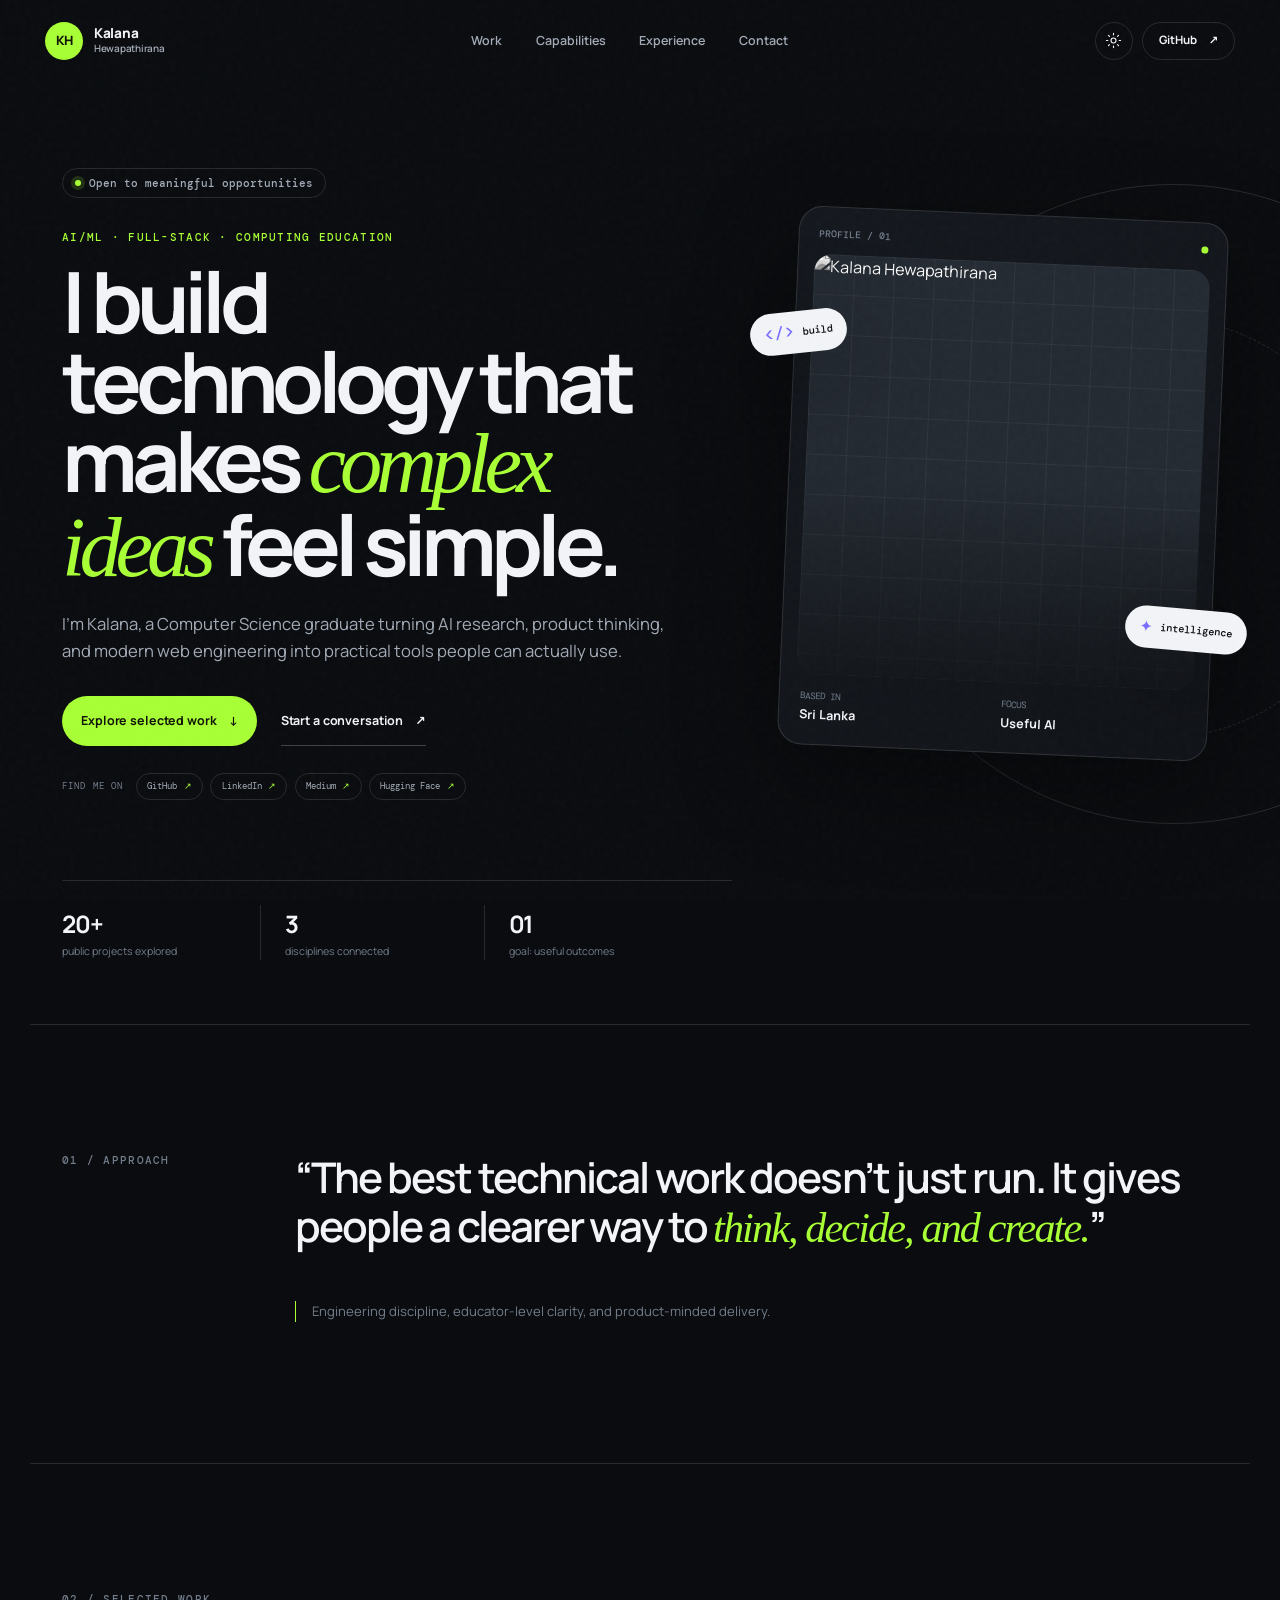
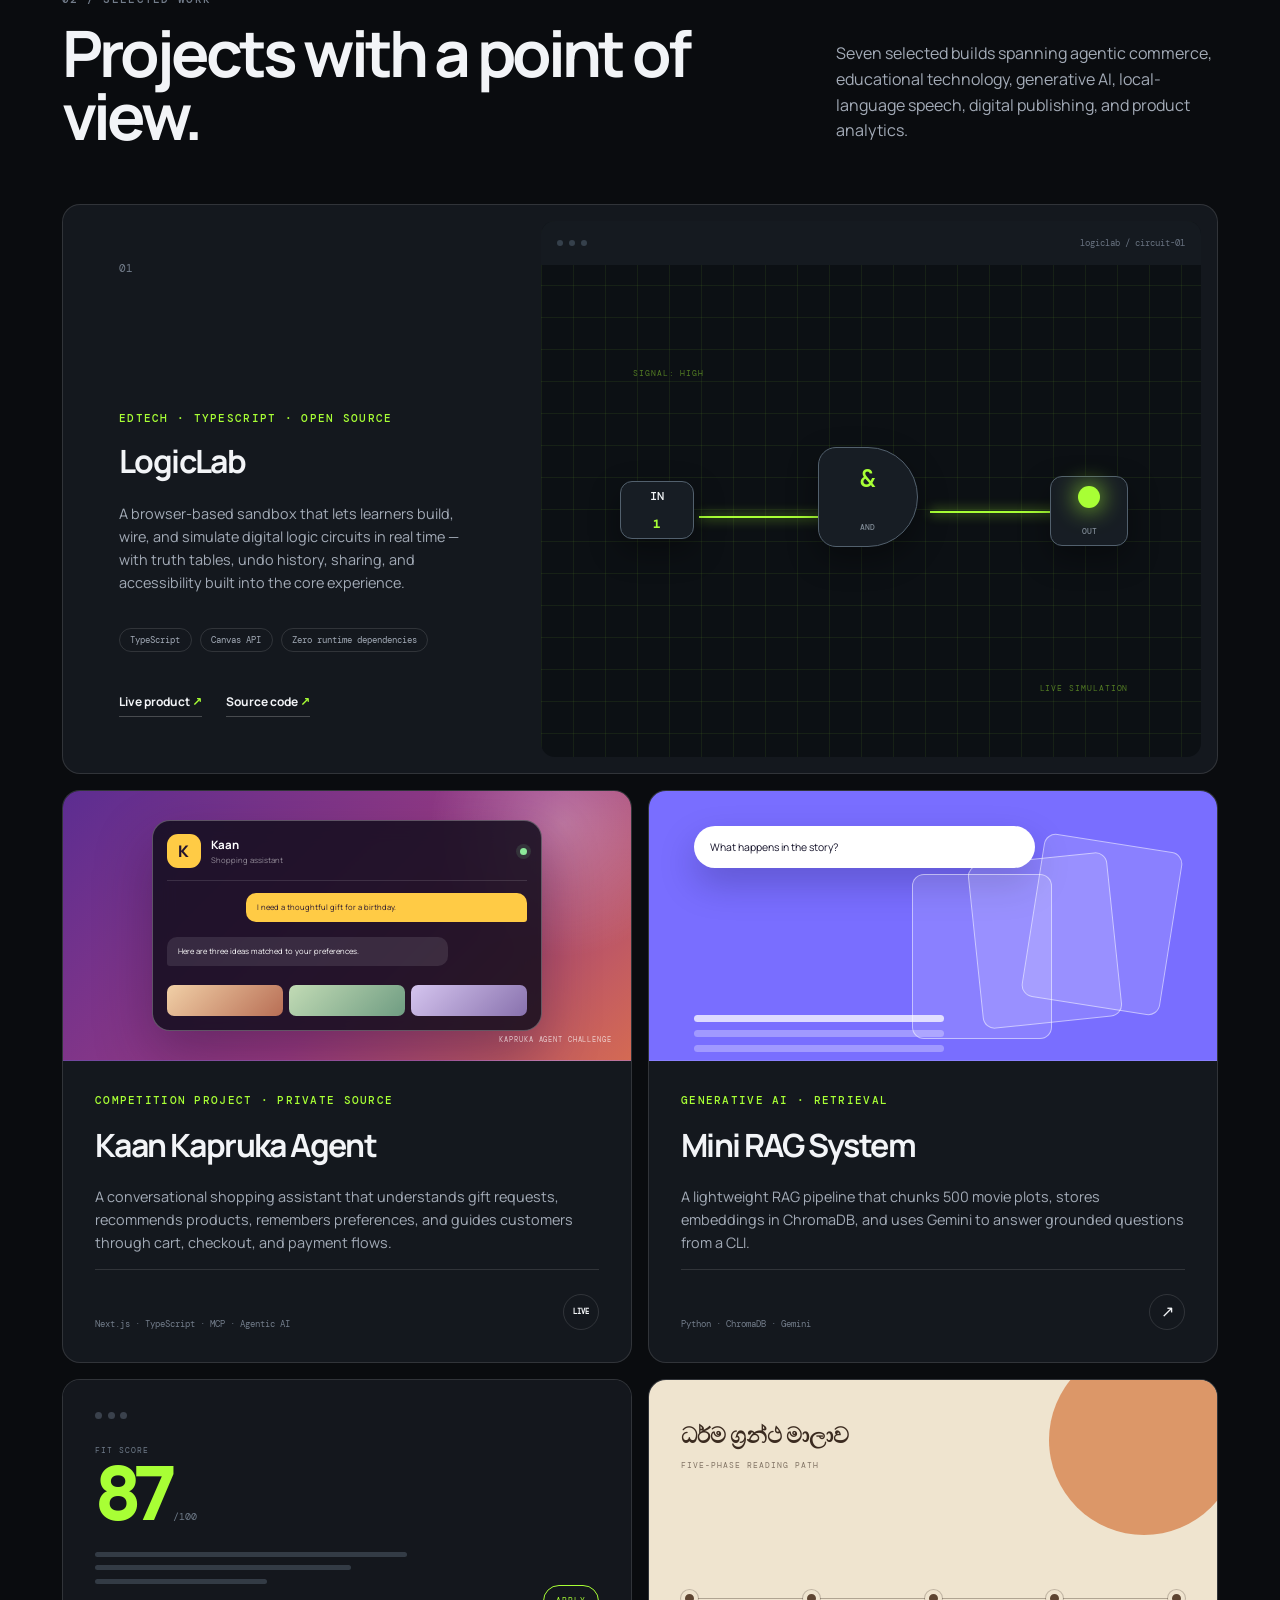
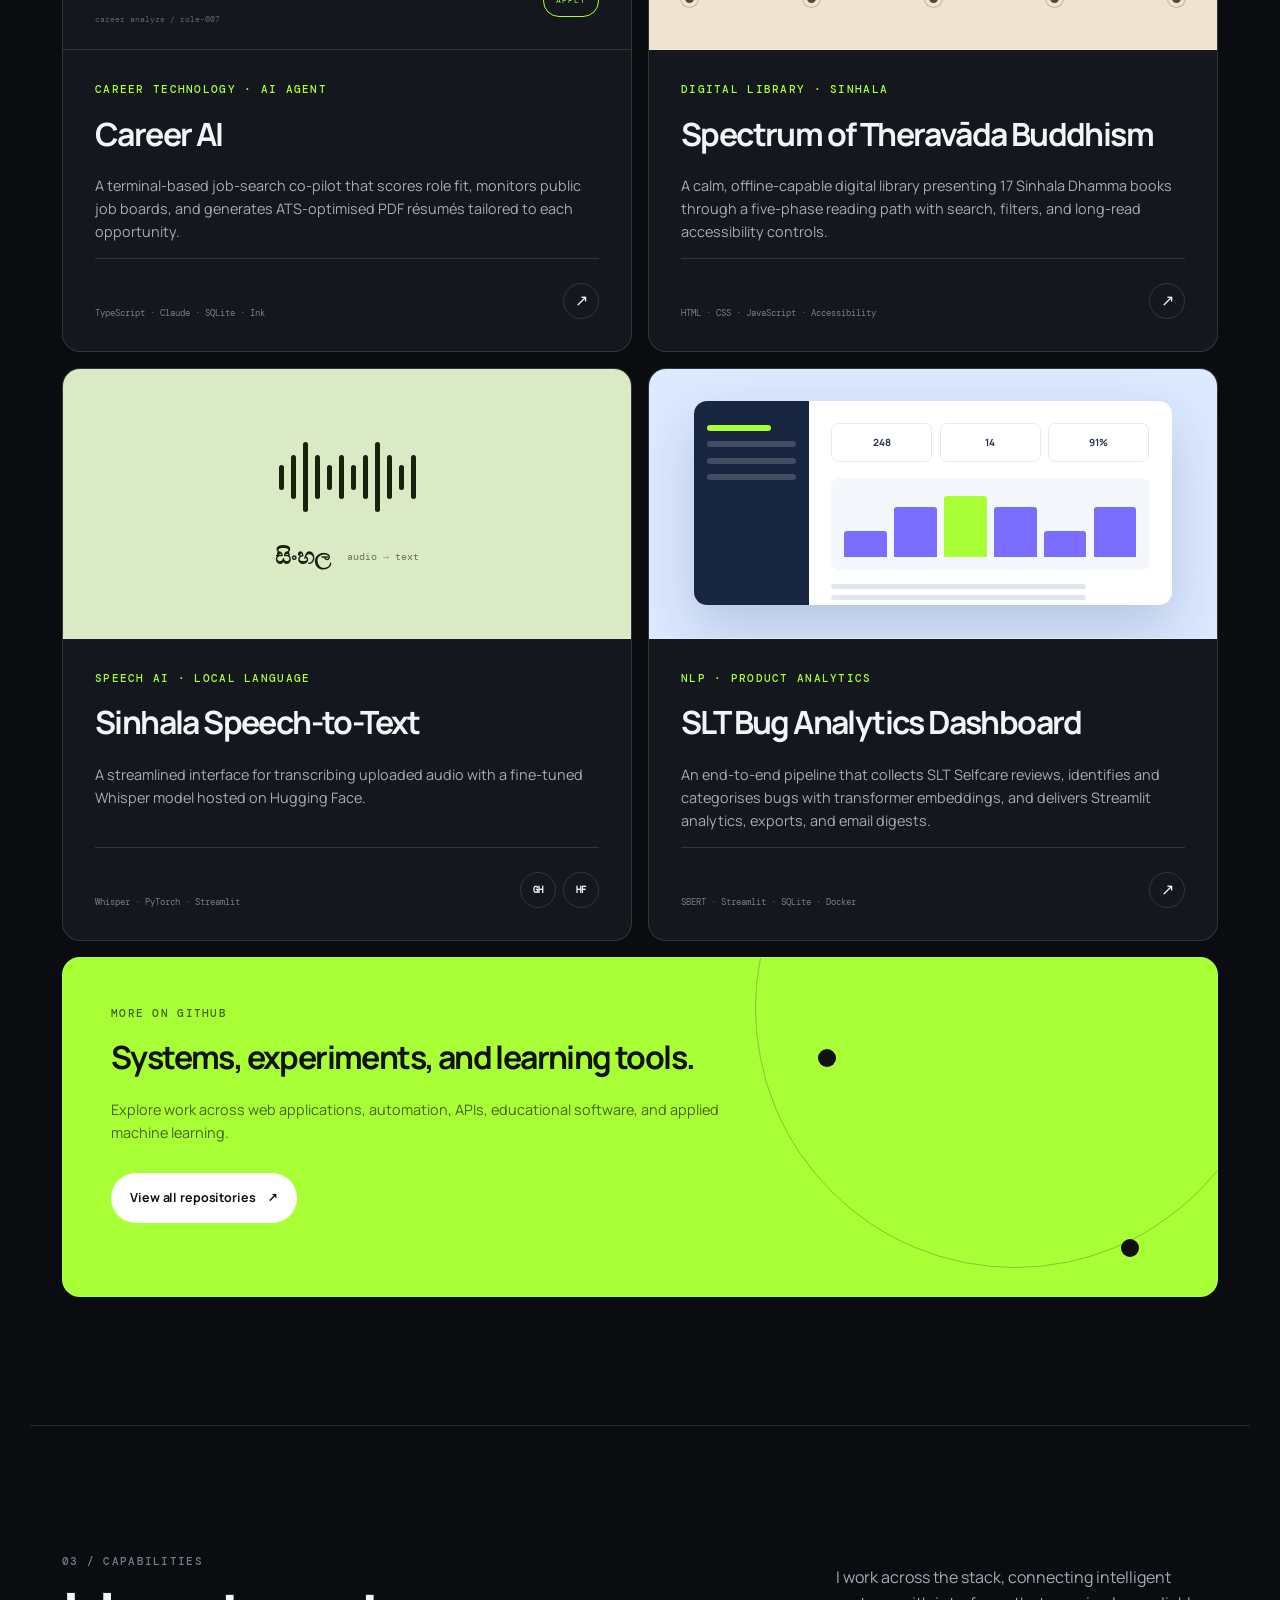
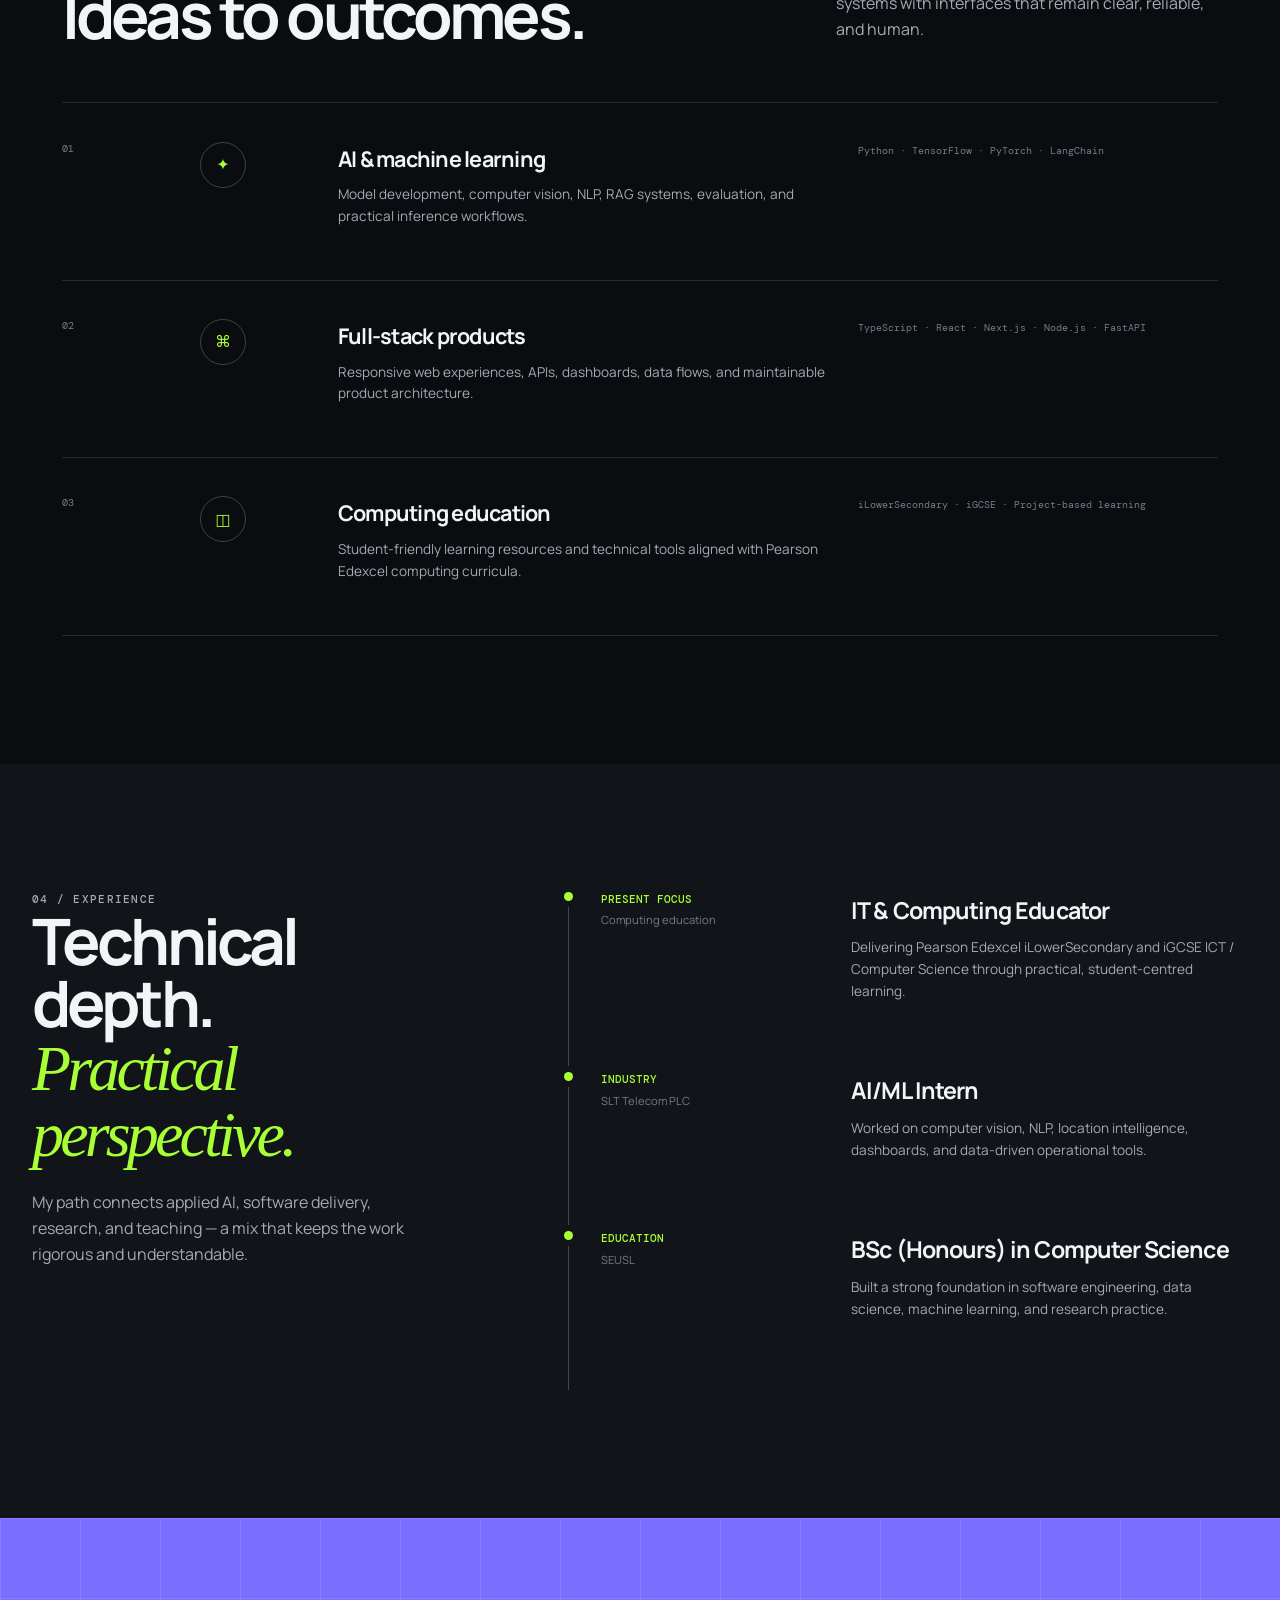
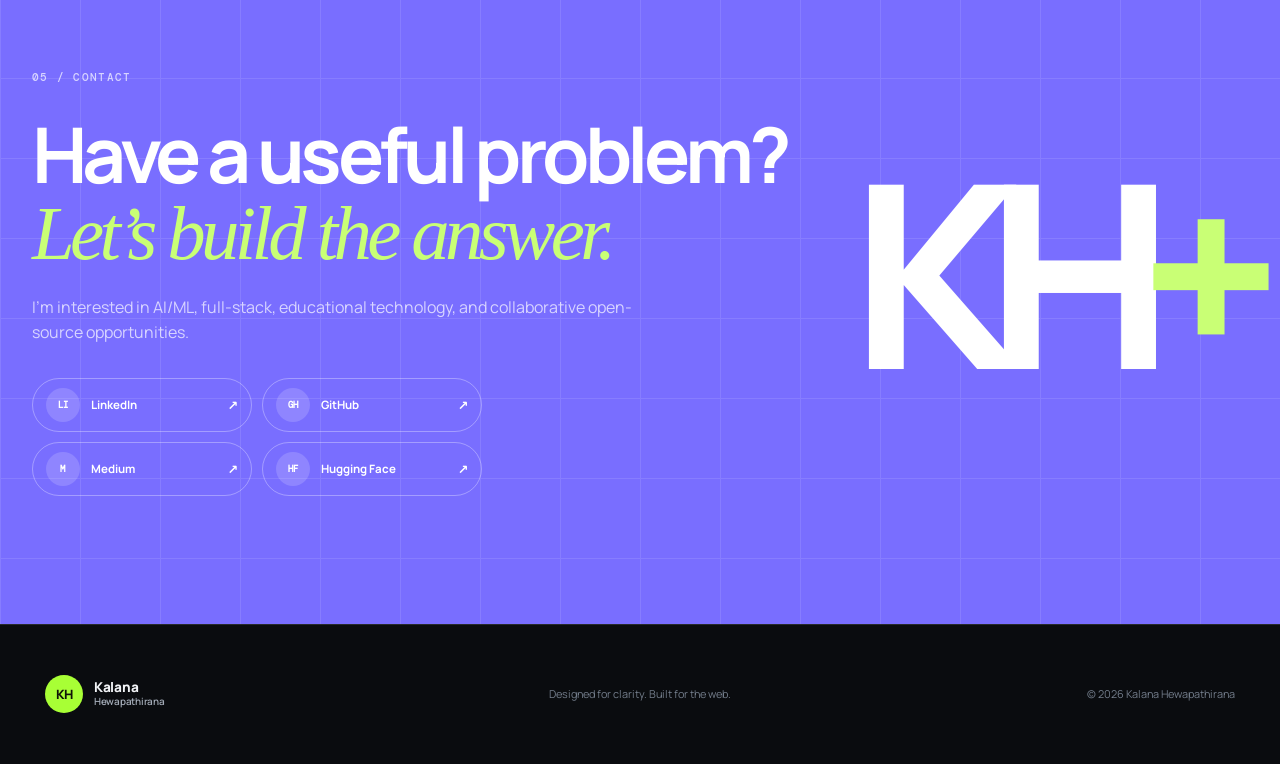
==== index.html @ 39c47cc1 "Update portfolio projects and layout" ====
<!doctype html>
<html lang="en" data-theme="dark">
  <head>
    <meta charset="UTF-8" />
    <meta name="viewport" content="width=device-width, initial-scale=1.0" />
    <meta
      name="description"
      content="Portfolio of Kalana Hewapathirana — AI/ML engineer, full-stack developer, and computing educator building practical technology products."
    />
    <meta name="theme-color" content="#0b0d10" />
    <meta
      property="og:title"
      content="Kalana Hewapathirana — AI/ML &amp; Full-Stack Developer"
    />
    <meta
      property="og:description"
      content="Practical AI systems, thoughtful web products, and computing education."
    />
    <meta property="og:type" content="website" />
    <link rel="icon" href="favicon.svg" type="image/svg+xml" />
    <link rel="preconnect" href="https://fonts.googleapis.com" />
    <link rel="preconnect" href="https://fonts.gstatic.com" crossorigin />
    <link
      href="https://fonts.googleapis.com/css2?family=DM+Mono:wght@400;500&family=Manrope:wght@400;500;600;700;800&display=swap"
      rel="stylesheet"
    />
    <link rel="stylesheet" href="styles.css" />
    <title>Kalana Hewapathirana — Portfolio</title>
    <script type="application/ld+json">
      {
        "@context": "https://schema.org",
        "@type": "Person",
        "name": "Kalana Hewapathirana",
        "jobTitle": "AI/ML Engineer and Computing Educator",
        "alumniOf": "South Eastern University of Sri Lanka",
        "url": "https://github.com/kaan84k",
        "sameAs": [
          "https://github.com/kaan84k",
          "https://www.linkedin.com/in/hewapathirana-kr/",
          "https://medium.com/@kalanarandil",
          "https://huggingface.co/kaan84"
        ]
      }
    </script>
  </head>
  <body>
    <a class="skip-link" href="#main">Skip to content</a>
    <div class="page-noise" aria-hidden="true"></div>

    <header class="site-header" data-header>
      <a class="brand" href="#top" aria-label="Kalana Hewapathirana — Home">
        <span class="brand-mark">KH</span>
        <span class="brand-text">Kalana<small>Hewapathirana</small></span>
      </a>

      <nav class="nav" aria-label="Main navigation" data-nav>
        <a href="#work">Work</a>
        <a href="#capabilities">Capabilities</a>
        <a href="#experience">Experience</a>
        <a href="#contact">Contact</a>
      </nav>

      <div class="header-actions">
        <button
          class="icon-button"
          type="button"
          data-theme-toggle
          aria-label="Switch colour theme"
        >
          <svg class="sun-icon" viewBox="0 0 24 24" aria-hidden="true">
            <circle cx="12" cy="12" r="3.5"></circle>
            <path
              d="M12 2v2M12 20v2M4.9 4.9l1.4 1.4M17.7 17.7l1.4 1.4M2 12h2M20 12h2M4.9 19.1l1.4-1.4M17.7 6.3l1.4-1.4"
            ></path>
          </svg>
        </button>
        <a
          class="button button-small button-quiet header-github"
          href="https://github.com/kaan84k"
          target="_blank"
          rel="noreferrer"
        >
          GitHub <span aria-hidden="true">↗</span>
        </a>
        <button
          class="menu-button"
          type="button"
          data-menu-toggle
          aria-label="Open navigation"
          aria-expanded="false"
        >
          <span></span><span></span>
        </button>
      </div>
    </header>

    <main id="main">
      <section class="hero section" id="top">
        <div class="hero-orbit orbit-one" aria-hidden="true"></div>
        <div class="hero-orbit orbit-two" aria-hidden="true"></div>
        <div class="hero-copy reveal">
          <div class="availability">
            <span></span> Open to meaningful opportunities
          </div>
          <p class="eyebrow">AI/ML · Full-stack · Computing education</p>
          <h1>
            I build technology that makes <em>complex ideas</em> feel simple.
          </h1>
          <p class="hero-lede">
            I’m Kalana, a Computer Science graduate turning AI research, product
            thinking, and modern web engineering into practical tools people can
            actually use.
          </p>
          <div class="hero-actions">
            <a class="button button-primary" href="#work"
              >Explore selected work <span aria-hidden="true">↓</span></a
            >
            <a class="button button-text" href="#contact"
              >Start a conversation <span aria-hidden="true">↗</span></a
            >
          </div>
          <nav class="social-rail" aria-label="Professional accounts">
            <span>Find me on</span>
            <a
              href="https://github.com/kaan84k"
              target="_blank"
              rel="noreferrer"
              >GitHub <b aria-hidden="true">↗</b></a
            >
            <a
              href="https://www.linkedin.com/in/hewapathirana-kr/"
              target="_blank"
              rel="noreferrer"
              >LinkedIn <b aria-hidden="true">↗</b></a
            >
            <a
              href="https://medium.com/@kalanarandil"
              target="_blank"
              rel="noreferrer"
              >Medium <b aria-hidden="true">↗</b></a
            >
            <a
              href="https://huggingface.co/kaan84"
              target="_blank"
              rel="noreferrer"
              >Hugging Face <b aria-hidden="true">↗</b></a
            >
          </nav>
        </div>

        <div
          class="hero-visual reveal"
          data-delay="1"
          role="img"
          aria-label="Developer profile illustration"
        >
          <div class="profile-card">
            <div class="profile-topline">
              <span>PROFILE / 01</span><span class="live-dot"></span>
            </div>
            <div class="portrait-shell">
              <img
                src="https://avatars.githubusercontent.com/u/157311931?v=4"
                alt="Kalana Hewapathirana"
                width="460"
                height="460"
                loading="eager"
                onerror="this.hidden=true;this.nextElementSibling.hidden=false"
              />
              <div class="portrait-fallback" hidden>KH</div>
              <div class="portrait-grid" aria-hidden="true"></div>
            </div>
            <div class="profile-meta">
              <div><span>Based in</span><strong>Sri Lanka</strong></div>
              <div><span>Focus</span><strong>Useful AI</strong></div>
            </div>
          </div>
          <div class="floating-chip chip-code">
            <span>&lt;/&gt;</span> build
          </div>
          <div class="floating-chip chip-ai"><span>✦</span> intelligence</div>
        </div>

        <div class="hero-proof reveal" data-delay="2">
          <div><strong>20+</strong><span>public projects explored</span></div>
          <div><strong>3</strong><span>disciplines connected</span></div>
          <div><strong>01</strong><span>goal: useful outcomes</span></div>
        </div>
      </section>

      <section
        class="statement section reveal"
        aria-label="Professional statement"
      >
        <p class="section-index">01 / Approach</p>
        <blockquote>
          “The best technical work doesn’t just run. It gives people a clearer
          way to
          <span>think, decide, and create.</span>”
        </blockquote>
        <p class="statement-note">
          Engineering discipline, educator-level clarity, and product-minded
          delivery.
        </p>
      </section>

      <section class="work section" id="work">
        <div class="section-heading reveal">
          <div>
            <p class="section-index">02 / Selected work</p>
            <h2>Projects with a point of view.</h2>
          </div>
          <p>
            Seven selected builds spanning agentic commerce, educational
            technology, generative AI, local-language speech, digital
            publishing, and product analytics.
          </p>
        </div>

        <article class="feature-project project-logic reveal">
          <div class="project-copy">
            <div class="project-number">01</div>
            <div class="project-type">EdTech · TypeScript · Open source</div>
            <h3>LogicLab</h3>
            <p>
              A browser-based sandbox that lets learners build, wire, and
              simulate digital logic circuits in real time — with truth tables,
              undo history, sharing, and accessibility built into the core
              experience.
            </p>
            <ul class="tag-list">
              <li>TypeScript</li>
              <li>Canvas API</li>
              <li>Zero runtime dependencies</li>
            </ul>
            <div class="project-links">
              <a
                href="https://logic-lab-sigma.vercel.app/"
                target="_blank"
                rel="noreferrer"
                >Live product <span>↗</span></a
              >
              <a
                href="https://github.com/kaan84k/LogicLab"
                target="_blank"
                rel="noreferrer"
                >Source code <span>↗</span></a
              >
            </div>
          </div>
          <div
            class="project-preview logic-preview"
            role="img"
            aria-label="Abstract preview of LogicLab"
          >
            <div class="preview-toolbar">
              <i></i><i></i><i></i><span>logiclab / circuit-01</span>
            </div>
            <div class="gate-panel">
              <div class="gate input-gate"><span>IN</span><b>1</b></div>
              <div class="wire wire-a"></div>
              <div class="gate and-gate">
                <span>&amp;</span><small>AND</small>
              </div>
              <div class="wire wire-b"></div>
              <div class="gate led-gate"><i></i><small>OUT</small></div>
              <div class="grid-label label-a">SIGNAL: HIGH</div>
              <div class="grid-label label-b">LIVE SIMULATION</div>
            </div>
          </div>
        </article>

        <div class="project-grid">
          <article class="project-card reveal">
            <div class="project-art kaan-art" aria-hidden="true">
              <div class="kaan-window">
                <div class="kaan-header">
                  <span class="kaan-mark">K</span>
                  <div><strong>Kaan</strong><small>Shopping assistant</small></div>
                  <i></i>
                </div>
                <div class="kaan-chat">
                  <p>I need a thoughtful gift for a birthday.</p>
                  <p>Here are three ideas matched to your preferences.</p>
                </div>
                <div class="kaan-products">
                  <i></i><i></i><i></i>
                </div>
              </div>
              <span class="kaan-badge">KAPRUKA AGENT CHALLENGE</span>
            </div>
            <div class="project-card-body">
              <div class="project-type">Competition project · Private source</div>
              <h3>Kaan Kapruka Agent</h3>
              <p>
                A conversational shopping assistant that understands gift
                requests, recommends products, remembers preferences, and
                guides customers through cart, checkout, and payment flows.
              </p>
              <div class="project-card-footer">
                <span>Next.js · TypeScript · MCP · Agentic AI</span>
                <a
                  href="https://kaan-kapruka-agent.vercel.app/"
                  target="_blank"
                  rel="noreferrer"
                  aria-label="Open the live Kaan Kapruka Agent"
                  >LIVE</a
                >
              </div>
            </div>
          </article>

          <article class="project-card reveal">
            <div class="project-art rag-art" aria-hidden="true">
              <div class="search-pill">What happens in the story?</div>
              <div class="doc-stack"><i></i><i></i><i></i></div>
              <div class="answer-line"></div>
            </div>
            <div class="project-card-body">
              <div class="project-type">Generative AI · Retrieval</div>
              <h3>Mini RAG System</h3>
              <p>
                A lightweight RAG pipeline that chunks 500 movie plots, stores
                embeddings in ChromaDB, and uses Gemini to answer grounded
                questions from a CLI.
              </p>
              <div class="project-card-footer">
                <span>Python · ChromaDB · Gemini</span
                ><a
                  href="https://github.com/kaan84k/Mini-RAG-System-Movie-Plots"
                  target="_blank"
                  rel="noreferrer"
                  aria-label="View Mini RAG System on GitHub"
                  >↗</a
                >
              </div>
            </div>
          </article>

          <article class="project-card reveal" data-delay="1">
            <div class="project-art career-art" aria-hidden="true">
              <div class="terminal-bar"><i></i><i></i><i></i></div>
              <div class="career-score">
                <span>FIT SCORE</span><strong>87</strong><small>/100</small>
              </div>
              <div class="career-lines"><i></i><i></i><i></i></div>
              <div class="career-status">APPLY</div>
            </div>
            <div class="project-card-body">
              <div class="project-type">Career technology · AI agent</div>
              <h3>Career AI</h3>
              <p>
                A terminal-based job-search co-pilot that scores role fit,
                monitors public job boards, and generates ATS-optimised PDF
                résumés tailored to each opportunity.
              </p>
              <div class="project-card-footer">
                <span>TypeScript · Claude · SQLite · Ink</span
                ><a
                  href="https://github.com/kaan84k/career-AI"
                  target="_blank"
                  rel="noreferrer"
                  aria-label="View Career AI on GitHub"
                  >↗</a
                >
              </div>
            </div>
          </article>

          <article class="project-card reveal">
            <div class="project-art dhamma-art" aria-hidden="true">
              <div class="dhamma-sun"></div>
              <div class="dhamma-title">
                <span>ධර්ම ග්‍රන්ථ මාලාව</span
                ><small>Five-phase reading path</small>
              </div>
              <div class="dhamma-path"><i></i><i></i><i></i><i></i><i></i></div>
            </div>
            <div class="project-card-body">
              <div class="project-type">Digital library · Sinhala</div>
              <h3>Spectrum of Theravāda Buddhism</h3>
              <p>
                A calm, offline-capable digital library presenting 17 Sinhala
                Dhamma books through a five-phase reading path with search,
                filters, and long-read accessibility controls.
              </p>
              <div class="project-card-footer">
                <span>HTML · CSS · JavaScript · Accessibility</span
                ><a
                  href="https://github.com/kaan84k/spectrum-of-Theravada-Buddhism"
                  target="_blank"
                  rel="noreferrer"
                  aria-label="View Spectrum of Theravada Buddhism on GitHub"
                  >↗</a
                >
              </div>
            </div>
          </article>

          <article class="project-card reveal" data-delay="1">
            <div class="project-art speech-art" aria-hidden="true">
              <div class="waveform">
                <i></i><i></i><i></i><i></i><i></i><i></i><i></i><i></i><i></i
                ><i></i><i></i><i></i>
              </div>
              <div class="transcript">
                <span>සිංහල</span><small>audio → text</small>
              </div>
            </div>
            <div class="project-card-body">
              <div class="project-type">Speech AI · Local language</div>
              <h3>Sinhala Speech-to-Text</h3>
              <p>
                A streamlined interface for transcribing uploaded audio with a
                fine-tuned Whisper model hosted on Hugging Face.
              </p>
              <div class="project-card-footer">
                <span>Whisper · PyTorch · Streamlit</span>
                <div class="project-card-links">
                  <a
                    href="https://github.com/kaan84k/whisper-small-sinhala-proto"
                    target="_blank"
                    rel="noreferrer"
                    aria-label="View Sinhala speech project on GitHub"
                    >GH</a
                  >
                  <a
                    href="https://huggingface.co/kaan84/whisper-small-sinhala-proto"
                    target="_blank"
                    rel="noreferrer"
                    aria-label="View Sinhala speech model on Hugging Face"
                    >HF</a
                  >
                </div>
              </div>
            </div>
          </article>

          <article class="project-card reveal">
            <div class="project-art dashboard-art" aria-hidden="true">
              <div class="dash-window">
                <div class="dash-side"><i></i><i></i><i></i><i></i></div>
                <div class="dash-main">
                  <div class="dash-kpis"><b>248</b><b>14</b><b>91%</b></div>
                  <div class="dash-chart">
                    <i></i><i></i><i></i><i></i><i></i><i></i>
                  </div>
                  <div class="dash-row"></div>
                </div>
              </div>
            </div>
            <div class="project-card-body">
              <div class="project-type">NLP · Product analytics</div>
              <h3>SLT Bug Analytics Dashboard</h3>
              <p>
                An end-to-end pipeline that collects SLT Selfcare reviews,
                identifies and categorises bugs with transformer embeddings, and
                delivers Streamlit analytics, exports, and email digests.
              </p>
              <div class="project-card-footer">
                <span>SBERT · Streamlit · SQLite · Docker</span
                ><a
                  href="https://github.com/Team-SLT/slt-bug-analytics-dashboard"
                  target="_blank"
                  rel="noreferrer"
                  aria-label="View SLT Bug Analytics Dashboard on GitHub"
                  >↗</a
                >
              </div>
            </div>
          </article>

          <article class="project-card project-more reveal" data-delay="1">
            <div class="more-orbit" aria-hidden="true">
              <i></i><i></i><i></i>
            </div>
            <div class="project-card-body">
              <div class="project-type">More on GitHub</div>
              <h3>Systems, experiments, and learning tools.</h3>
              <p>
                Explore work across web applications, automation, APIs,
                educational software, and applied machine learning.
              </p>
              <a
                class="button button-light"
                href="https://github.com/kaan84k?tab=repositories"
                target="_blank"
                rel="noreferrer"
                >View all repositories <span>↗</span></a
              >
            </div>
          </article>
        </div>
      </section>

      <section class="capabilities section" id="capabilities">
        <div class="section-heading reveal">
          <div>
            <p class="section-index">03 / Capabilities</p>
            <h2>Ideas to outcomes.</h2>
          </div>
          <p>
            I work across the stack, connecting intelligent systems with
            interfaces that remain clear, reliable, and human.
          </p>
        </div>

        <div class="capability-list">
          <article class="capability reveal">
            <span class="capability-number">01</span>
            <div class="capability-icon">✦</div>
            <div>
              <h3>AI &amp; machine learning</h3>
              <p>
                Model development, computer vision, NLP, RAG systems,
                evaluation, and practical inference workflows.
              </p>
            </div>
            <div class="capability-tech">
              Python · TensorFlow · PyTorch · LangChain
            </div>
          </article>
          <article class="capability reveal">
            <span class="capability-number">02</span>
            <div class="capability-icon">⌘</div>
            <div>
              <h3>Full-stack products</h3>
              <p>
                Responsive web experiences, APIs, dashboards, data flows, and
                maintainable product architecture.
              </p>
            </div>
            <div class="capability-tech">
              TypeScript · React · Next.js · Node.js · FastAPI
            </div>
          </article>
          <article class="capability reveal">
            <span class="capability-number">03</span>
            <div class="capability-icon">◫</div>
            <div>
              <h3>Computing education</h3>
              <p>
                Student-friendly learning resources and technical tools aligned
                with Pearson Edexcel computing curricula.
              </p>
            </div>
            <div class="capability-tech">
              iLowerSecondary · iGCSE · Project-based learning
            </div>
          </article>
        </div>
      </section>

      <section class="experience section" id="experience">
        <div class="experience-intro reveal">
          <p class="section-index">04 / Experience</p>
          <h2>Technical depth.<br /><em>Practical perspective.</em></h2>
          <p>
            My path connects applied AI, software delivery, research, and
            teaching — a mix that keeps the work rigorous and understandable.
          </p>
        </div>
        <div class="timeline reveal">
          <article>
            <span class="timeline-marker"></span>
            <div class="timeline-meta">
              <strong>Present focus</strong><span>Computing education</span>
            </div>
            <div>
              <h3>IT &amp; Computing Educator</h3>
              <p>
                Delivering Pearson Edexcel iLowerSecondary and iGCSE ICT /
                Computer Science through practical, student-centred learning.
              </p>
            </div>
          </article>
          <article>
            <span class="timeline-marker"></span>
            <div class="timeline-meta">
              <strong>Industry</strong><span>SLT Telecom PLC</span>
            </div>
            <div>
              <h3>AI/ML Intern</h3>
              <p>
                Worked on computer vision, NLP, location intelligence,
                dashboards, and data-driven operational tools.
              </p>
            </div>
          </article>
          <article>
            <span class="timeline-marker"></span>
            <div class="timeline-meta">
              <strong>Education</strong><span>SEUSL</span>
            </div>
            <div>
              <h3>BSc (Honours) in Computer Science</h3>
              <p>
                Built a strong foundation in software engineering, data science,
                machine learning, and research practice.
              </p>
            </div>
          </article>
        </div>
      </section>

      <section class="contact section" id="contact">
        <div class="contact-grid" aria-hidden="true"></div>
        <div class="contact-copy reveal">
          <p class="section-index">05 / Contact</p>
          <h2>Have a useful problem?<br /><em>Let’s build the answer.</em></h2>
          <p>
            I’m interested in AI/ML, full-stack, educational technology, and
            collaborative open-source opportunities.
          </p>
          <nav class="contact-socials" aria-label="Professional profiles">
            <a
              href="https://www.linkedin.com/in/hewapathirana-kr/"
              target="_blank"
              rel="noreferrer"
              ><span>LI</span><strong>LinkedIn</strong><b>↗</b></a
            >
            <a
              href="https://github.com/kaan84k"
              target="_blank"
              rel="noreferrer"
              ><span>GH</span><strong>GitHub</strong><b>↗</b></a
            >
            <a
              href="https://medium.com/@kalanarandil"
              target="_blank"
              rel="noreferrer"
              ><span>M</span><strong>Medium</strong><b>↗</b></a
            >
            <a
              href="https://huggingface.co/kaan84"
              target="_blank"
              rel="noreferrer"
              ><span>HF</span><strong>Hugging Face</strong><b>↗</b></a
            >
          </nav>
        </div>
        <div class="contact-monogram reveal" data-delay="1" aria-hidden="true">
          KH<span>+</span>
        </div>
      </section>
    </main>

    <footer class="footer">
      <div class="brand footer-brand">
        <span class="brand-mark">KH</span
        ><span class="brand-text">Kalana<small>Hewapathirana</small></span>
      </div>
      <p>Designed for clarity. Built for the web.</p>
      <p>© <span data-year></span> Kalana Hewapathirana</p>
    </footer>

    <script src="script.js"></script>
  </body>
</html>
---- styles.css ----
:root {
  --bg: #0a0c0f;
  --bg-soft: #111419;
  --panel: #14181e;
  --panel-2: #1a2028;
  --text: #f2f4f7;
  --muted: #a3abb7;
  --faint: #737d8b;
  --line: rgba(255, 255, 255, 0.12);
  --line-strong: rgba(255, 255, 255, 0.22);
  --accent: #a8ff35;
  --accent-2: #796eff;
  --accent-ink: #101408;
  --white: #fff;
  --header: rgba(10, 12, 15, 0.78);
  --shadow: 0 30px 100px rgba(0, 0, 0, 0.38);
  --radius: 18px;
  --max: 1220px;
}

html[data-theme="light"] {
  --bg: #f4f2ec;
  --bg-soft: #ebe8df;
  --panel: #fffdf8;
  --panel-2: #e6e2d8;
  --text: #121416;
  --muted: #575e68;
  --faint: #767d84;
  --line: rgba(10, 12, 15, 0.13);
  --line-strong: rgba(10, 12, 15, 0.24);
  --header: rgba(244, 242, 236, 0.82);
  --shadow: 0 30px 100px rgba(38, 36, 31, 0.12);
}

* {
  box-sizing: border-box;
}
html {
  scroll-behavior: smooth;
}
body {
  margin: 0;
  background: var(--bg);
  color: var(--text);
  font-family: "Manrope", system-ui, sans-serif;
  font-size: 16px;
  line-height: 1.6;
  overflow-x: hidden;
  transition:
    background-color 0.25s ease,
    color 0.25s ease;
}

::selection {
  background: var(--accent);
  color: var(--accent-ink);
}
a {
  color: inherit;
  text-decoration: none;
}
button {
  color: inherit;
  font: inherit;
}
img {
  display: block;
  max-width: 100%;
}

.skip-link {
  position: fixed;
  top: -5rem;
  left: 1rem;
  z-index: 999;
  background: var(--accent);
  color: var(--accent-ink);
  padding: 0.7rem 1rem;
}
.skip-link:focus {
  top: 1rem;
}

.page-noise {
  position: fixed;
  inset: 0;
  z-index: 100;
  pointer-events: none;
  opacity: 0.032;
  background-image: url("data:image/svg+xml,%3Csvg viewBox='0 0 180 180' xmlns='http://www.w3.org/2000/svg'%3E%3Cfilter id='n'%3E%3CfeTurbulence type='fractalNoise' baseFrequency='.9' numOctaves='3' stitchTiles='stitch'/%3E%3C/filter%3E%3Crect width='100%25' height='100%25' filter='url(%23n)' opacity='.8'/%3E%3C/svg%3E");
}

.section {
  max-width: var(--max);
  margin: 0 auto;
  padding: 8rem 2rem;
}
.site-header {
  position: fixed;
  top: 0;
  left: 0;
  right: 0;
  z-index: 90;
  height: 82px;
  display: flex;
  align-items: center;
  justify-content: space-between;
  padding: 0 3.5vw;
  border-bottom: 1px solid transparent;
  transition:
    background 0.25s,
    border 0.25s,
    height 0.25s;
}
.site-header.scrolled {
  height: 68px;
  background: var(--header);
  backdrop-filter: blur(18px);
  border-color: var(--line);
}
.brand {
  display: inline-flex;
  align-items: center;
  gap: 0.7rem;
  font-weight: 800;
  line-height: 1;
}
.brand-mark {
  width: 38px;
  height: 38px;
  display: grid;
  place-items: center;
  background: var(--accent);
  color: var(--accent-ink);
  border-radius: 50%;
  letter-spacing: -0.08em;
  font-size: 0.8rem;
}
.brand-text {
  display: flex;
  flex-direction: column;
  font-size: 0.85rem;
  letter-spacing: -0.02em;
}
.brand-text small {
  color: var(--muted);
  font-size: 0.62rem;
  font-weight: 600;
  margin-top: 0.18rem;
}
.nav {
  display: flex;
  gap: 2.1rem;
  font-size: 0.78rem;
  color: var(--muted);
  font-weight: 600;
}
.nav a {
  position: relative;
}
.nav a::after {
  content: "";
  position: absolute;
  left: 0;
  right: 100%;
  bottom: -0.35rem;
  height: 1px;
  background: var(--accent);
  transition: right 0.2s;
}
.nav a:hover::after,
.nav a:focus-visible::after {
  right: 0;
}
.header-actions {
  display: flex;
  align-items: center;
  gap: 0.6rem;
}
.icon-button,
.menu-button {
  border: 1px solid var(--line);
  background: transparent;
  cursor: pointer;
}
.icon-button {
  width: 38px;
  height: 38px;
  border-radius: 50%;
  display: grid;
  place-items: center;
}
.sun-icon {
  width: 17px;
  fill: none;
  stroke: currentColor;
  stroke-width: 1.6;
  stroke-linecap: round;
}
.menu-button {
  width: 40px;
  height: 40px;
  display: none;
  border-radius: 50%;
  padding: 0 11px;
}
.menu-button span {
  display: block;
  height: 1px;
  background: currentColor;
  margin: 5px 0;
  transition: transform 0.2s;
}

.button {
  display: inline-flex;
  align-items: center;
  justify-content: center;
  gap: 0.75rem;
  min-height: 50px;
  padding: 0.78rem 1.2rem;
  border-radius: 999px;
  font-size: 0.78rem;
  font-weight: 700;
  letter-spacing: -0.01em;
  transition:
    transform 0.2s,
    background 0.2s,
    border-color 0.2s;
}
.button:hover {
  transform: translateY(-2px);
}
.button-primary {
  background: var(--accent);
  color: var(--accent-ink);
}
.button-text {
  border-bottom: 1px solid var(--line-strong);
  border-radius: 0;
  padding-inline: 0;
}
.button-quiet {
  border: 1px solid var(--line);
}
.button-small {
  min-height: 38px;
  padding: 0.5rem 1rem;
  font-size: 0.72rem;
}
.button-light {
  background: #fff;
  color: #111;
}
.button-outline-light {
  border: 1px solid rgba(255, 255, 255, 0.38);
  color: #fff;
}

.hero {
  min-height: 800px;
  padding-top: 10.5rem;
  padding-bottom: 4rem;
  display: grid;
  grid-template-columns: 1.15fr 0.85fr;
  gap: 5rem;
  align-items: center;
  position: relative;
}
.hero-copy {
  position: relative;
  z-index: 2;
}
.availability {
  display: inline-flex;
  align-items: center;
  gap: 0.5rem;
  border: 1px solid var(--line);
  border-radius: 999px;
  padding: 0.42rem 0.75rem;
  color: var(--muted);
  font:
    500 0.68rem "DM Mono",
    monospace;
}
.availability span {
  width: 6px;
  height: 6px;
  border-radius: 50%;
  background: var(--accent);
  box-shadow: 0 0 0 4px color-mix(in srgb, var(--accent) 15%, transparent);
}
.eyebrow,
.section-index,
.project-type {
  font:
    500 0.67rem "DM Mono",
    monospace;
  text-transform: uppercase;
  letter-spacing: 0.12em;
}
.eyebrow {
  margin: 2rem 0 1.1rem;
  color: var(--accent);
}
h1,
h2,
h3,
p {
  margin-top: 0;
}
h1 {
  max-width: 820px;
  margin-bottom: 1.5rem;
  font-size: clamp(3.7rem, 6.6vw, 6.6rem);
  line-height: 0.94;
  letter-spacing: -0.072em;
  font-weight: 700;
}
h1 em,
h2 em {
  color: var(--accent);
  font-family: Georgia, serif;
  font-weight: 400;
}
.hero-lede {
  max-width: 620px;
  color: var(--muted);
  font-size: clamp(1rem, 1.3vw, 1.15rem);
}
.hero-actions {
  display: flex;
  align-items: center;
  gap: 1.5rem;
  margin-top: 2rem;
}
.social-rail {
  display: flex;
  flex-wrap: wrap;
  align-items: center;
  gap: 0.45rem;
  margin-top: 1.65rem;
  color: var(--faint);
  font:
    0.58rem "DM Mono",
    monospace;
}
.social-rail > span {
  margin-right: 0.35rem;
  text-transform: uppercase;
  letter-spacing: 0.12em;
}
.social-rail a {
  display: inline-flex;
  align-items: center;
  gap: 0.4rem;
  padding: 0.42rem 0.65rem;
  border: 1px solid var(--line);
  border-radius: 999px;
  color: var(--muted);
  transition:
    color 0.2s,
    border-color 0.2s,
    transform 0.2s;
}
.social-rail a:hover {
  color: var(--text);
  border-color: var(--line-strong);
  transform: translateY(-2px);
}
.social-rail b {
  color: var(--accent);
  font-weight: 500;
}
.hero-visual {
  position: relative;
  z-index: 1;
  justify-self: end;
  width: min(100%, 430px);
}
.profile-card {
  border: 1px solid var(--line);
  background: linear-gradient(145deg, var(--panel), var(--bg-soft));
  padding: 1rem;
  border-radius: calc(var(--radius) + 6px);
  box-shadow: var(--shadow);
  transform: rotate(2.5deg);
}
.profile-topline {
  display: flex;
  justify-content: space-between;
  align-items: center;
  padding: 0.25rem 0.2rem 0.9rem;
  color: var(--faint);
  font:
    500 0.6rem "DM Mono",
    monospace;
}
.live-dot {
  width: 7px;
  height: 7px;
  border-radius: 50%;
  background: var(--accent);
}
.portrait-shell {
  position: relative;
  overflow: hidden;
  aspect-ratio: 1 / 1.06;
  border-radius: var(--radius);
  background: #242a32;
}
.portrait-shell img {
  width: 100%;
  height: 100%;
  object-fit: cover;
  filter: grayscale(100%) contrast(1.05);
}
.portrait-shell::after {
  content: "";
  position: absolute;
  inset: 0;
  background: linear-gradient(180deg, transparent 52%, rgba(10, 12, 15, 0.65));
}
.portrait-fallback {
  display: grid;
  place-items: center;
  width: 100%;
  height: 100%;
  font-size: 7rem;
  font-weight: 800;
  color: var(--accent);
}
.portrait-grid {
  position: absolute;
  inset: 0;
  opacity: 0.1;
  background-image:
    linear-gradient(rgba(255, 255, 255, 0.5) 1px, transparent 1px),
    linear-gradient(90deg, rgba(255, 255, 255, 0.5) 1px, transparent 1px);
  background-size: 40px 40px;
}
.profile-meta {
  display: grid;
  grid-template-columns: 1fr 1fr;
  gap: 1rem;
  padding: 1rem 0.3rem 0.2rem;
}
.profile-meta div {
  display: flex;
  flex-direction: column;
}
.profile-meta span {
  color: var(--faint);
  font:
    0.58rem "DM Mono",
    monospace;
  text-transform: uppercase;
}
.profile-meta strong {
  font-size: 0.78rem;
  margin-top: 0.2rem;
}
.floating-chip {
  position: absolute;
  display: flex;
  align-items: center;
  gap: 0.5rem;
  padding: 0.65rem 0.9rem;
  background: var(--text);
  color: var(--bg);
  border-radius: 999px;
  font:
    500 0.65rem "DM Mono",
    monospace;
  box-shadow: var(--shadow);
}
.floating-chip span {
  color: var(--accent-2);
  font-size: 1rem;
}
.chip-code {
  left: -2.4rem;
  top: 18%;
  transform: rotate(-6deg);
}
.chip-ai {
  right: -1.8rem;
  bottom: 19%;
  transform: rotate(5deg);
}
.hero-orbit {
  position: absolute;
  border: 1px solid var(--line);
  border-radius: 50%;
  pointer-events: none;
}
.orbit-one {
  width: 640px;
  height: 640px;
  right: -20%;
  top: 18%;
}
.orbit-two {
  width: 420px;
  height: 420px;
  right: -10%;
  top: 31%;
  border-style: dashed;
  animation: spin 30s linear infinite;
}
.hero-proof {
  grid-column: 1 / -1;
  display: grid;
  grid-template-columns: repeat(3, 1fr);
  max-width: 670px;
  border-top: 1px solid var(--line);
  padding-top: 1.5rem;
}
.hero-proof div {
  display: flex;
  flex-direction: column;
  border-right: 1px solid var(--line);
  padding-right: 1rem;
  margin-right: 1.5rem;
}
.hero-proof div:last-child {
  border: 0;
}
.hero-proof strong {
  font-size: 1.5rem;
  letter-spacing: -0.05em;
}
.hero-proof span {
  color: var(--faint);
  font-size: 0.66rem;
}

.statement {
  border-top: 1px solid var(--line);
  border-bottom: 1px solid var(--line);
  display: grid;
  grid-template-columns: 0.4fr 2fr;
  gap: 3rem;
}
.section-index {
  color: var(--faint);
  margin-bottom: 1rem;
}
.statement blockquote {
  margin: 0;
  font-size: clamp(2rem, 3.3vw, 3.45rem);
  line-height: 1.16;
  letter-spacing: -0.045em;
  font-weight: 600;
}
.statement blockquote span {
  color: var(--accent);
  font-family: Georgia, serif;
  font-style: italic;
  font-weight: 400;
}
.statement-note {
  grid-column: 2;
  color: var(--faint);
  font-size: 0.82rem;
  border-left: 1px solid var(--accent);
  padding-left: 1rem;
}

.section-heading {
  display: grid;
  grid-template-columns: 1.3fr 0.7fr;
  align-items: end;
  gap: 4rem;
  margin-bottom: 3.5rem;
}
.section-heading h2,
.experience-intro h2,
.contact h2 {
  font-size: clamp(2.7rem, 5vw, 5rem);
  line-height: 0.98;
  letter-spacing: -0.06em;
  margin-bottom: 0;
}
.section-heading > p,
.experience-intro > p {
  color: var(--muted);
  max-width: 460px;
  margin-bottom: 0.25rem;
}
.feature-project {
  display: grid;
  grid-template-columns: 0.8fr 1.2fr;
  min-height: 570px;
  overflow: hidden;
  border: 1px solid var(--line);
  border-radius: var(--radius);
  background: var(--panel);
}
.project-copy {
  display: flex;
  flex-direction: column;
  padding: 3.5rem;
}
.project-number {
  color: var(--faint);
  font:
    0.68rem "DM Mono",
    monospace;
  margin-bottom: auto;
}
.project-type {
  color: var(--accent);
  margin-bottom: 0.7rem;
}
.project-copy h3,
.project-card h3 {
  margin-bottom: 0.9rem;
  font-size: 2rem;
  letter-spacing: -0.05em;
}
.project-copy > p,
.project-card-body > p {
  color: var(--muted);
  font-size: 0.9rem;
}
.tag-list {
  display: flex;
  flex-wrap: wrap;
  gap: 0.5rem;
  padding: 0;
  margin: 1.2rem 0 2rem;
  list-style: none;
}
.tag-list li {
  border: 1px solid var(--line);
  border-radius: 999px;
  padding: 0.32rem 0.65rem;
  color: var(--muted);
  font:
    0.58rem "DM Mono",
    monospace;
}
.project-links {
  display: flex;
  gap: 1.5rem;
  margin-top: 0.5rem;
}
.project-links a {
  font-size: 0.75rem;
  font-weight: 700;
  border-bottom: 1px solid var(--line-strong);
  padding-bottom: 0.3rem;
}
.project-links span {
  color: var(--accent);
}
.project-preview {
  position: relative;
  min-height: 480px;
  margin: 1rem;
  border-radius: calc(var(--radius) - 4px);
  overflow: hidden;
}
.logic-preview {
  background-color: #0c1014;
  background-image:
    linear-gradient(rgba(168, 255, 53, 0.07) 1px, transparent 1px),
    linear-gradient(90deg, rgba(168, 255, 53, 0.07) 1px, transparent 1px);
  background-size: 32px 32px;
}
.preview-toolbar {
  height: 44px;
  background: #151a20;
  display: flex;
  align-items: center;
  gap: 6px;
  padding: 0 1rem;
  color: #697381;
  font:
    0.55rem "DM Mono",
    monospace;
}
.preview-toolbar i {
  width: 6px;
  height: 6px;
  border-radius: 50%;
  background: #35404b;
}
.preview-toolbar span {
  margin-left: auto;
}
.gate-panel {
  position: absolute;
  inset: 44px 0 0;
}
.gate {
  position: absolute;
  z-index: 2;
  display: grid;
  place-items: center;
  border: 1px solid #52606d;
  background: #171d24;
  color: #f4f7f9;
  font:
    500 0.72rem "DM Mono",
    monospace;
  box-shadow: 0 12px 30px rgba(0, 0, 0, 0.35);
}
.gate small {
  color: #7f8a95;
  font-size: 0.48rem;
}
.input-gate {
  left: 12%;
  top: 44%;
  width: 74px;
  height: 58px;
  border-radius: 12px;
}
.input-gate b {
  color: var(--accent);
}
.and-gate {
  left: 42%;
  top: 37%;
  width: 100px;
  height: 100px;
  border-radius: 18px 50px 50px 18px;
}
.and-gate span {
  color: var(--accent);
  font-size: 1.6rem;
}
.led-gate {
  right: 11%;
  top: 43%;
  width: 78px;
  height: 70px;
  border-radius: 12px;
}
.led-gate i {
  width: 22px;
  height: 22px;
  border-radius: 50%;
  background: var(--accent);
  box-shadow: 0 0 25px var(--accent);
}
.wire {
  position: absolute;
  z-index: 1;
  height: 2px;
  background: var(--accent);
  box-shadow: 0 0 12px var(--accent);
  transform-origin: left;
}
.wire-a {
  left: 24%;
  top: 51%;
  width: 20%;
}
.wire-b {
  left: 59%;
  top: 50%;
  width: 23%;
}
.grid-label {
  position: absolute;
  color: rgba(168, 255, 53, 0.45);
  font:
    0.48rem "DM Mono",
    monospace;
  letter-spacing: 0.12em;
}
.label-a {
  left: 14%;
  top: 21%;
}
.label-b {
  right: 11%;
  bottom: 13%;
}
.project-grid {
  display: grid;
  grid-template-columns: 1fr 1fr;
  gap: 1rem;
  margin-top: 1rem;
}
.project-card {
  min-height: 530px;
  overflow: hidden;
  display: flex;
  flex-direction: column;
  border: 1px solid var(--line);
  border-radius: var(--radius);
  background: var(--panel);
}
.project-art {
  min-height: 270px;
  position: relative;
  overflow: hidden;
  background: var(--bg-soft);
  border-bottom: 1px solid var(--line);
}
.project-card-body {
  flex: 1;
  display: flex;
  flex-direction: column;
  padding: 2rem;
}
.project-card-body .project-type {
  margin-bottom: 0.8rem;
}
.project-card-body > p {
  max-width: 520px;
}
.project-card-footer {
  display: flex;
  align-items: end;
  justify-content: space-between;
  gap: 1rem;
  margin-top: auto;
  padding-top: 1.5rem;
  border-top: 1px solid var(--line);
  color: var(--faint);
  font:
    0.58rem "DM Mono",
    monospace;
}
.project-card-footer a {
  display: grid;
  place-items: center;
  width: 36px;
  height: 36px;
  border: 1px solid var(--line);
  border-radius: 50%;
  color: var(--text);
  font-size: 1rem;
}
.project-card-links {
  display: flex;
  gap: 0.45rem;
}
.project-card-links a {
  font-size: 0.55rem;
  font-weight: 600;
}
.kaan-art {
  display: grid;
  place-items: center;
  padding: 1.4rem;
  background:
    radial-gradient(circle at 88% 12%, rgba(255, 255, 255, 0.28), transparent 24%),
    linear-gradient(135deg, #5c2d91, #9b3b82 58%, #d46a53);
}
.kaan-window {
  width: min(88%, 390px);
  padding: 0.85rem;
  border: 1px solid rgba(255, 255, 255, 0.28);
  border-radius: 18px;
  background: rgba(18, 13, 28, 0.86);
  color: #fff;
  box-shadow: 0 24px 55px rgba(30, 8, 40, 0.34);
  backdrop-filter: blur(10px);
}
.kaan-header {
  display: grid;
  grid-template-columns: 34px 1fr auto;
  align-items: center;
  gap: 0.65rem;
  padding-bottom: 0.75rem;
  border-bottom: 1px solid rgba(255, 255, 255, 0.12);
}
.kaan-mark {
  display: grid;
  place-items: center;
  width: 34px;
  height: 34px;
  border-radius: 11px;
  background: #ffcb45;
  color: #23132d;
  font-weight: 800;
}
.kaan-header div {
  display: grid;
}
.kaan-header strong {
  font-size: 0.72rem;
}
.kaan-header small {
  color: rgba(255, 255, 255, 0.52);
  font-size: 0.48rem;
}
.kaan-header i {
  width: 7px;
  height: 7px;
  border-radius: 50%;
  background: #8ce99a;
  box-shadow: 0 0 0 4px rgba(140, 233, 154, 0.12);
}
.kaan-chat {
  display: grid;
  gap: 0.45rem;
  padding: 0.75rem 0;
}
.kaan-chat p {
  width: 78%;
  padding: 0.55rem 0.7rem;
  border-radius: 10px 10px 10px 3px;
  background: rgba(255, 255, 255, 0.1);
  font-size: 0.48rem;
  line-height: 1.45;
}
.kaan-chat p:first-child {
  justify-self: end;
  border-radius: 10px 10px 3px 10px;
  background: #ffcb45;
  color: #291832;
}
.kaan-products {
  display: grid;
  grid-template-columns: repeat(3, 1fr);
  gap: 0.4rem;
}
.kaan-products i {
  height: 31px;
  border-radius: 7px;
  background: linear-gradient(135deg, #f1d0a7, #b86e55);
}
.kaan-products i:nth-child(2) {
  background: linear-gradient(135deg, #c2dbb5, #6f9c82);
}
.kaan-products i:nth-child(3) {
  background: linear-gradient(135deg, #d5c5ef, #8871ad);
}
.kaan-badge {
  position: absolute;
  right: 1.2rem;
  bottom: 1rem;
  color: rgba(255, 255, 255, 0.68);
  font: 0.46rem "DM Mono", monospace;
  letter-spacing: 0.12em;
}
.kaan-art + .project-card-body .project-card-footer a {
  font-size: 0.46rem;
  font-weight: 700;
}
.rag-art {
  background: #796eff;
}
.search-pill {
  position: absolute;
  left: 8%;
  top: 13%;
  width: 60%;
  padding: 0.8rem 1rem;
  border-radius: 999px;
  background: #fff;
  color: #15132a;
  font-size: 0.65rem;
  box-shadow: 0 16px 35px rgba(23, 18, 71, 0.25);
}
.doc-stack i {
  position: absolute;
  width: 140px;
  height: 165px;
  border: 1px solid rgba(255, 255, 255, 0.5);
  background: rgba(255, 255, 255, 0.13);
  border-radius: 12px;
}
.doc-stack i:nth-child(1) {
  right: 8%;
  top: 19%;
  transform: rotate(9deg);
}
.doc-stack i:nth-child(2) {
  right: 18%;
  top: 25%;
  transform: rotate(-6deg);
}
.doc-stack i:nth-child(3) {
  right: 29%;
  top: 31%;
}
.answer-line {
  position: absolute;
  left: 8%;
  bottom: 14%;
  width: 44%;
  height: 7px;
  background: rgba(255, 255, 255, 0.75);
  border-radius: 8px;
  box-shadow:
    0 15px 0 rgba(255, 255, 255, 0.3),
    0 30px 0 rgba(255, 255, 255, 0.3);
}
.speech-art {
  background: #daeac5;
  color: #17210c;
  display: flex;
  flex-direction: column;
  align-items: center;
  justify-content: center;
}
.waveform {
  height: 90px;
  display: flex;
  align-items: center;
  gap: 7px;
}
.waveform i {
  width: 5px;
  height: 25px;
  border-radius: 5px;
  background: #17210c;
}
.waveform i:nth-child(3n) {
  height: 70px;
}
.waveform i:nth-child(2n) {
  height: 44px;
}
.transcript {
  margin-top: 1rem;
  display: flex;
  align-items: center;
  gap: 1rem;
}
.transcript span {
  font-size: 1.4rem;
  font-weight: 800;
}
.transcript small {
  font:
    0.6rem "DM Mono",
    monospace;
  opacity: 0.6;
}
.career-art {
  background: #14171d;
  color: #f0f4f7;
  padding: 2rem;
  font-family: "DM Mono", monospace;
}
.career-art::after {
  content: "career analyze / role-007";
  position: absolute;
  left: 2rem;
  bottom: 1.4rem;
  color: #596473;
  font-size: 0.52rem;
}
.terminal-bar {
  display: flex;
  gap: 0.35rem;
}
.terminal-bar i {
  width: 7px;
  height: 7px;
  border-radius: 50%;
  background: #3a414c;
}
.career-score {
  display: flex;
  align-items: baseline;
  gap: 0.25rem;
  margin-top: 2.6rem;
}
.career-score span {
  position: absolute;
  margin-top: -1rem;
  color: #6f7b89;
  font-size: 0.5rem;
  letter-spacing: 0.12em;
}
.career-score strong {
  color: var(--accent);
  font-size: 4.5rem;
  line-height: 1;
  letter-spacing: -0.08em;
}
.career-score small {
  color: #6f7b89;
  font-size: 0.65rem;
}
.career-lines {
  display: grid;
  gap: 0.55rem;
  width: 62%;
  margin-top: 1.2rem;
}
.career-lines i {
  height: 5px;
  border-radius: 4px;
  background: #333b45;
}
.career-lines i:nth-child(2) {
  width: 82%;
}
.career-lines i:nth-child(3) {
  width: 55%;
}
.career-status {
  position: absolute;
  right: 2rem;
  bottom: 2rem;
  padding: 0.5rem 0.75rem;
  border: 1px solid var(--accent);
  border-radius: 999px;
  color: var(--accent);
  font-size: 0.52rem;
  letter-spacing: 0.12em;
}
.dhamma-art {
  background: #efe4cf;
  color: #3b2b20;
}
.dhamma-art::after {
  content: "";
  position: absolute;
  inset: 0;
  opacity: 0.22;
  background-image: radial-gradient(#8e6d4e 0.7px, transparent 0.7px);
  background-size: 8px 8px;
}
.dhamma-sun {
  position: absolute;
  width: 190px;
  height: 190px;
  right: -22px;
  top: -35px;
  border-radius: 50%;
  background: #d88752;
  opacity: 0.82;
}
.dhamma-title {
  position: absolute;
  z-index: 1;
  left: 2rem;
  top: 2.4rem;
  display: flex;
  flex-direction: column;
  gap: 0.45rem;
}
.dhamma-title span {
  font-size: 1.35rem;
  font-weight: 800;
}
.dhamma-title small {
  opacity: 0.6;
  font:
    0.52rem "DM Mono",
    monospace;
  text-transform: uppercase;
  letter-spacing: 0.12em;
}
.dhamma-path {
  position: absolute;
  z-index: 1;
  left: 2rem;
  right: 2rem;
  bottom: 2.6rem;
  display: flex;
  align-items: center;
  justify-content: space-between;
}
.dhamma-path::before {
  content: "";
  position: absolute;
  left: 0;
  right: 0;
  height: 1px;
  background: rgba(59, 43, 32, 0.35);
}
.dhamma-path i {
  position: relative;
  width: 17px;
  height: 17px;
  border: 4px solid #efe4cf;
  border-radius: 50%;
  background: #5e4532;
  box-shadow: 0 0 0 1px rgba(59, 43, 32, 0.25);
}
.dashboard-art {
  display: grid;
  place-items: center;
  background: #dce9ff;
}
.dash-window {
  width: 84%;
  height: 76%;
  display: grid;
  grid-template-columns: 24% 1fr;
  overflow: hidden;
  border-radius: 13px;
  background: #fff;
  box-shadow: 0 24px 55px rgba(30, 55, 104, 0.2);
}
.dash-side {
  display: flex;
  flex-direction: column;
  gap: 0.65rem;
  padding: 1.5rem 0.8rem;
  background: #182641;
}
.dash-side i {
  height: 6px;
  border-radius: 6px;
  background: rgba(255, 255, 255, 0.18);
}
.dash-side i:first-child {
  width: 72%;
  background: var(--accent);
}
.dash-main {
  padding: 1.4rem;
}
.dash-kpis {
  display: grid;
  grid-template-columns: repeat(3, 1fr);
  gap: 0.45rem;
}
.dash-kpis b {
  padding: 0.65rem 0.35rem;
  border: 1px solid #e5ebf4;
  border-radius: 7px;
  color: #25354f;
  font-size: 0.62rem;
  text-align: center;
}
.dash-chart {
  height: 92px;
  display: flex;
  align-items: end;
  gap: 0.45rem;
  margin-top: 1rem;
  padding: 0.8rem;
  border-radius: 7px;
  background: #f4f7fc;
}
.dash-chart i {
  flex: 1;
  height: 40%;
  border-radius: 3px 3px 0 0;
  background: #796eff;
}
.dash-chart i:nth-child(2n) {
  height: 75%;
}
.dash-chart i:nth-child(3) {
  height: 92%;
  background: var(--accent);
}
.dash-row {
  width: 80%;
  height: 5px;
  margin-top: 0.9rem;
  border-radius: 5px;
  background: #e1e7f0;
  box-shadow: 0 11px 0 #e1e7f0;
}
.project-more {
  position: relative;
  grid-column: 1 / -1;
  min-height: 340px;
  justify-content: flex-end;
  background: #a8ff35;
  color: #111;
}
.project-more .project-type,
.project-more .project-card-body > p {
  color: rgba(17, 17, 17, 0.65);
}
.project-more .project-card-body {
  position: relative;
  z-index: 2;
  max-width: 68%;
  padding: 3rem;
}
.project-more .project-card-body > p {
  max-width: 640px;
  margin-bottom: 1.8rem;
}
.project-more .button {
  align-self: flex-start;
}
.more-orbit {
  position: absolute;
  width: 520px;
  height: 520px;
  border: 1px solid rgba(17, 17, 17, 0.24);
  border-radius: 50%;
  right: -5%;
  top: -62%;
}
.more-orbit i {
  position: absolute;
  width: 18px;
  height: 18px;
  border-radius: 50%;
  background: #111;
}
.more-orbit i:nth-child(1) {
  left: 12%;
  top: 58%;
}
.more-orbit i:nth-child(2) {
  right: 26%;
  bottom: 2%;
}
.more-orbit i:nth-child(3) {
  right: 5%;
  top: 30%;
  background: #796eff;
}

.capabilities {
  border-top: 1px solid var(--line);
}
.capability {
  display: grid;
  grid-template-columns: 0.25fr 0.25fr 1.15fr 0.85fr;
  gap: 2rem;
  align-items: start;
  padding: 2.4rem 0;
  border-top: 1px solid var(--line);
}
.capability:last-child {
  border-bottom: 1px solid var(--line);
}
.capability-number {
  color: var(--faint);
  font:
    0.6rem "DM Mono",
    monospace;
}
.capability-icon {
  display: grid;
  place-items: center;
  width: 46px;
  height: 46px;
  border: 1px solid var(--line-strong);
  border-radius: 50%;
  color: var(--accent);
}
.capability h3 {
  margin-bottom: 0.5rem;
  font-size: 1.35rem;
  letter-spacing: -0.035em;
}
.capability p {
  color: var(--muted);
  font-size: 0.85rem;
  max-width: 520px;
}
.capability-tech {
  color: var(--faint);
  font:
    0.6rem/1.8 "DM Mono",
    monospace;
}

.experience {
  display: grid;
  grid-template-columns: 0.75fr 1.25fr;
  gap: 8rem;
  background: var(--bg-soft);
  max-width: none;
  padding-inline: max(2rem, calc((100vw - var(--max)) / 2));
}
.experience-intro {
  position: sticky;
  top: 9rem;
  align-self: start;
}
.experience-intro h2 {
  margin-bottom: 1.5rem;
}
.timeline article {
  position: relative;
  display: grid;
  grid-template-columns: 0.55fr 1fr;
  gap: 2rem;
  padding: 0 0 3.5rem 2rem;
  border-left: 1px solid var(--line-strong);
}
.timeline-marker {
  position: absolute;
  left: -5px;
  top: 0;
  width: 9px;
  height: 9px;
  border-radius: 50%;
  background: var(--accent);
  box-shadow: 0 0 0 6px var(--bg-soft);
}
.timeline-meta {
  display: flex;
  flex-direction: column;
}
.timeline-meta strong {
  font:
    500 0.67rem "DM Mono",
    monospace;
  color: var(--accent);
  text-transform: uppercase;
}
.timeline-meta span {
  color: var(--faint);
  font-size: 0.7rem;
  margin-top: 0.35rem;
}
.timeline h3 {
  font-size: 1.45rem;
  letter-spacing: -0.04em;
  margin-bottom: 0.55rem;
}
.timeline p {
  color: var(--muted);
  font-size: 0.85rem;
}

.contact {
  position: relative;
  max-width: none;
  min-height: 620px;
  padding-inline: max(2rem, calc((100vw - var(--max)) / 2));
  background: #796eff;
  color: #fff;
  display: grid;
  grid-template-columns: 1.3fr 0.7fr;
  align-items: center;
  overflow: hidden;
}
.contact-grid {
  position: absolute;
  inset: 0;
  opacity: 0.1;
  background-image:
    linear-gradient(#fff 1px, transparent 1px),
    linear-gradient(90deg, #fff 1px, transparent 1px);
  background-size: 80px 80px;
}
.contact-copy {
  position: relative;
  z-index: 2;
}
.contact .section-index,
.contact-copy > p {
  color: rgba(255, 255, 255, 0.7);
}
.contact h2 {
  font-size: clamp(3.4rem, 6vw, 6.5rem);
}
.contact h2 em {
  color: #c9ff75;
}
.contact-copy > p {
  max-width: 620px;
  margin: 1.5rem 0 2rem;
}
.contact-socials {
  display: grid;
  grid-template-columns: repeat(2, minmax(0, 220px));
  gap: 0.65rem;
}
.contact-socials a {
  display: grid;
  grid-template-columns: 34px 1fr auto;
  align-items: center;
  gap: 0.7rem;
  min-height: 52px;
  padding: 0.55rem 0.8rem;
  border: 1px solid rgba(255, 255, 255, 0.32);
  border-radius: 999px;
  transition:
    background 0.2s,
    color 0.2s,
    transform 0.2s;
}
.contact-socials a:hover {
  color: #111;
  background: #fff;
  transform: translateY(-2px);
}
.contact-socials span {
  display: grid;
  place-items: center;
  width: 34px;
  height: 34px;
  border-radius: 50%;
  background: rgba(255, 255, 255, 0.16);
  font:
    600 0.56rem "DM Mono",
    monospace;
}
.contact-socials strong {
  font-size: 0.72rem;
}
.contact-socials b {
  font-size: 0.8rem;
}
.contact-monogram {
  position: relative;
  z-index: 1;
  justify-self: end;
  font-size: clamp(8rem, 20vw, 18rem);
  font-weight: 800;
  letter-spacing: -0.14em;
  opacity: 0.18;
  line-height: 1;
}
.contact-monogram span {
  color: #c9ff75;
}
.footer {
  display: grid;
  grid-template-columns: 1fr 1fr 1fr;
  align-items: center;
  gap: 2rem;
  min-height: 140px;
  padding: 2rem 3.5vw;
  border-top: 1px solid var(--line);
  color: var(--faint);
  font-size: 0.68rem;
}
.footer p {
  margin: 0;
  text-align: center;
}
.footer p:last-child {
  text-align: right;
}
.footer-brand {
  color: var(--text);
}

.reveal {
  opacity: 0;
  transform: translateY(24px);
  transition:
    opacity 0.75s cubic-bezier(0.2, 0.65, 0.2, 1),
    transform 0.75s cubic-bezier(0.2, 0.65, 0.2, 1);
  transition-delay: calc(var(--delay, 0) * 110ms);
}
.reveal.in-view {
  opacity: 1;
  transform: translateY(0);
}
[data-delay="1"] {
  --delay: 1;
}
[data-delay="2"] {
  --delay: 2;
}
@keyframes spin {
  to {
    transform: rotate(360deg);
  }
}
@media (prefers-reduced-motion: reduce) {
  *,
  *::before,
  *::after {
    scroll-behavior: auto !important;
    animation: none !important;
    transition-duration: 0.01ms !important;
  }
  .reveal {
    opacity: 1;
    transform: none;
  }
}

@media (max-width: 980px) {
  .nav {
    position: fixed;
    inset: 68px 0 auto;
    display: none;
    flex-direction: column;
    gap: 0;
    padding: 1rem 2rem 2rem;
    background: var(--bg);
    border-bottom: 1px solid var(--line);
  }
  .nav.open {
    display: flex;
  }
  .nav a {
    padding: 1rem 0;
    border-bottom: 1px solid var(--line);
    font-size: 0.9rem;
  }
  .menu-button {
    display: block;
  }
  .header-github {
    display: none;
  }
  .hero {
    grid-template-columns: 1fr;
    gap: 3rem;
    padding-top: 9rem;
  }
  .hero-copy {
    max-width: 820px;
  }
  .hero-visual {
    justify-self: center;
    width: min(82%, 460px);
  }
  .hero-proof {
    margin-top: 1rem;
  }
  .orbit-one {
    right: -40%;
    top: 38%;
  }
  .feature-project {
    grid-template-columns: 1fr;
  }
  .project-number {
    margin-bottom: 4rem;
  }
  .project-preview {
    min-height: 480px;
  }
  .experience {
    grid-template-columns: 1fr;
    gap: 4rem;
  }
  .experience-intro {
    position: static;
  }
  .contact {
    grid-template-columns: 1fr;
  }
  .contact-monogram {
    position: absolute;
    right: -4rem;
    bottom: -2rem;
  }
}

@media (max-width: 700px) {
  .section {
    padding: 5.5rem 1.2rem;
  }
  .site-header {
    padding-inline: 1.2rem;
  }
  .brand-text {
    display: none;
  }
  .hero {
    padding-top: 8rem;
    min-height: auto;
  }
  .hero h1 {
    font-size: clamp(3.1rem, 15vw, 4.8rem);
  }
  .hero-actions {
    align-items: flex-start;
    flex-direction: column;
    gap: 0.6rem;
  }
  .hero-visual {
    width: 90%;
  }
  .floating-chip {
    display: none;
  }
  .hero-proof {
    grid-template-columns: 1fr;
    gap: 1rem;
  }
  .hero-proof div {
    border-right: 0;
    border-bottom: 1px solid var(--line);
    padding-bottom: 0.8rem;
  }
  .hero-proof div:last-child {
    border: 0;
  }
  .statement {
    grid-template-columns: 1fr;
  }
  .statement-note {
    grid-column: 1;
  }
  .section-heading {
    grid-template-columns: 1fr;
    gap: 1rem;
  }
  .project-copy {
    padding: 2rem 1.4rem;
  }
  .project-preview {
    min-height: 350px;
  }
  .gate {
    transform: scale(0.8);
  }
  .input-gate {
    left: 4%;
  }
  .and-gate {
    left: 36%;
  }
  .led-gate {
    right: 2%;
  }
  .project-grid {
    grid-template-columns: 1fr;
  }
  .project-card {
    min-height: 500px;
  }
  .project-more {
    grid-column: auto;
    min-height: 440px;
  }
  .project-more .project-card-body {
    max-width: 100%;
    padding: 2rem;
  }
  .more-orbit {
    width: 390px;
    height: 390px;
    right: -30%;
    top: -24%;
  }
  .capability {
    grid-template-columns: 0.2fr 1fr;
    gap: 1rem;
  }
  .capability-icon {
    grid-column: 2;
    grid-row: 1;
  }
  .capability > div:nth-of-type(2) {
    grid-column: 2;
  }
  .capability-tech {
    grid-column: 2;
  }
  .timeline article {
    grid-template-columns: 1fr;
    gap: 1rem;
  }
  .contact {
    padding-block: 6rem;
  }
  .contact h2 {
    font-size: clamp(3rem, 14vw, 5rem);
  }
  .contact-socials {
    grid-template-columns: 1fr;
    max-width: 340px;
  }
  .contact-monogram {
    font-size: 11rem;
  }
  .footer {
    grid-template-columns: 1fr;
    text-align: center;
    padding-block: 3rem;
  }
  .footer .brand {
    justify-self: center;
  }
  .footer .brand-text {
    display: flex;
  }
  .footer p:last-child {
    text-align: center;
  }
}
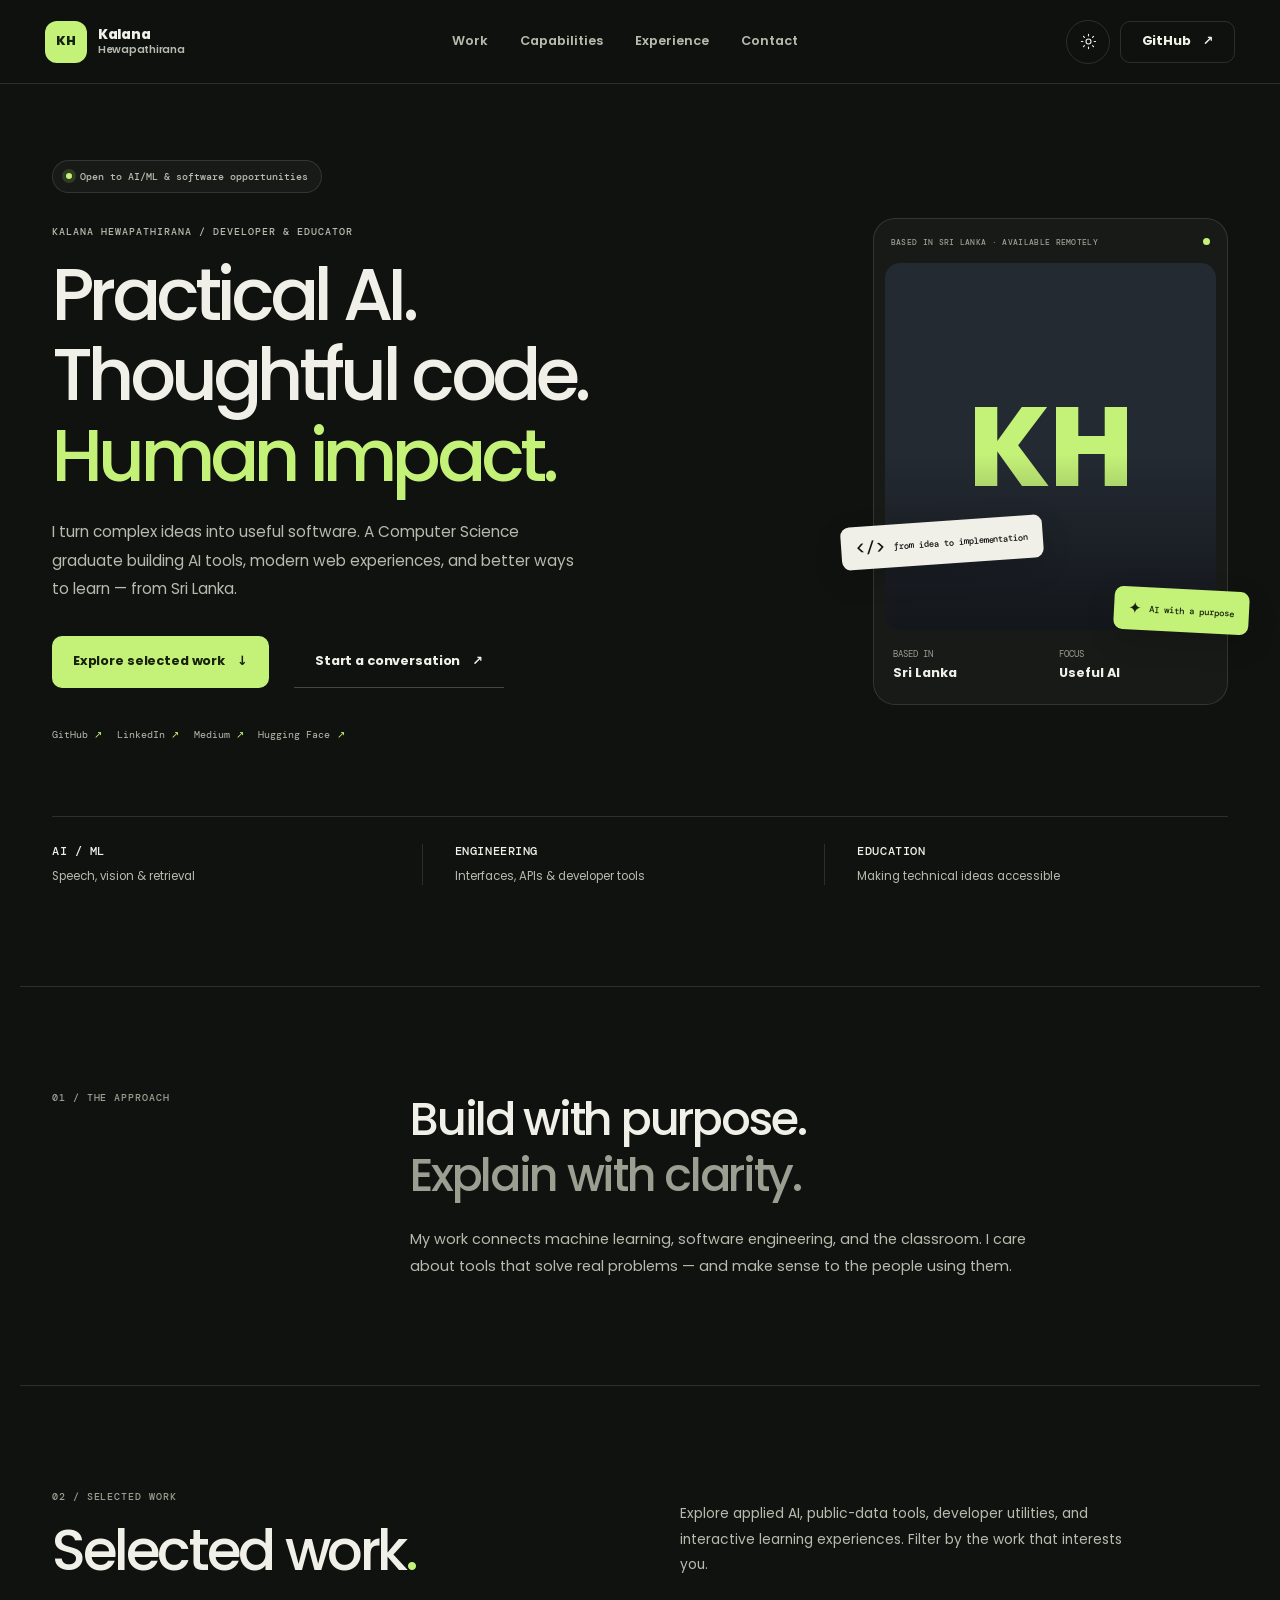
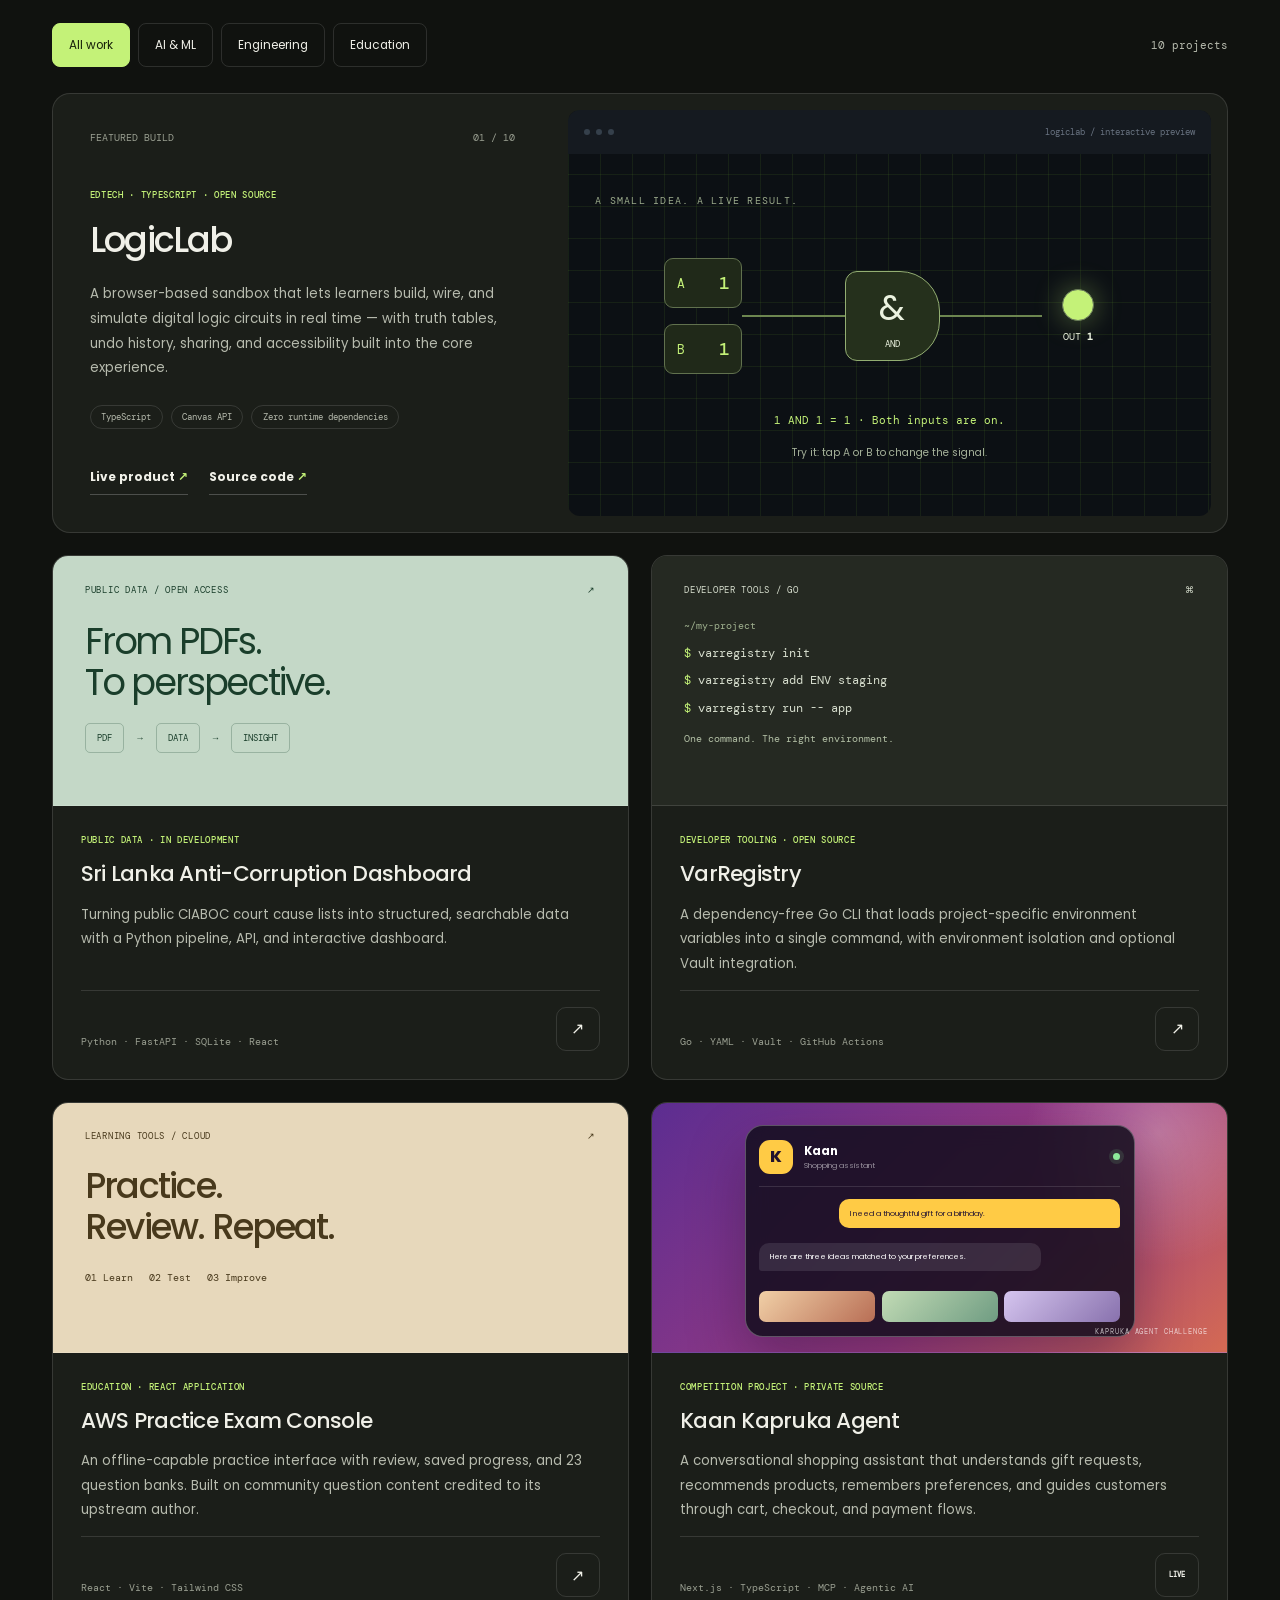
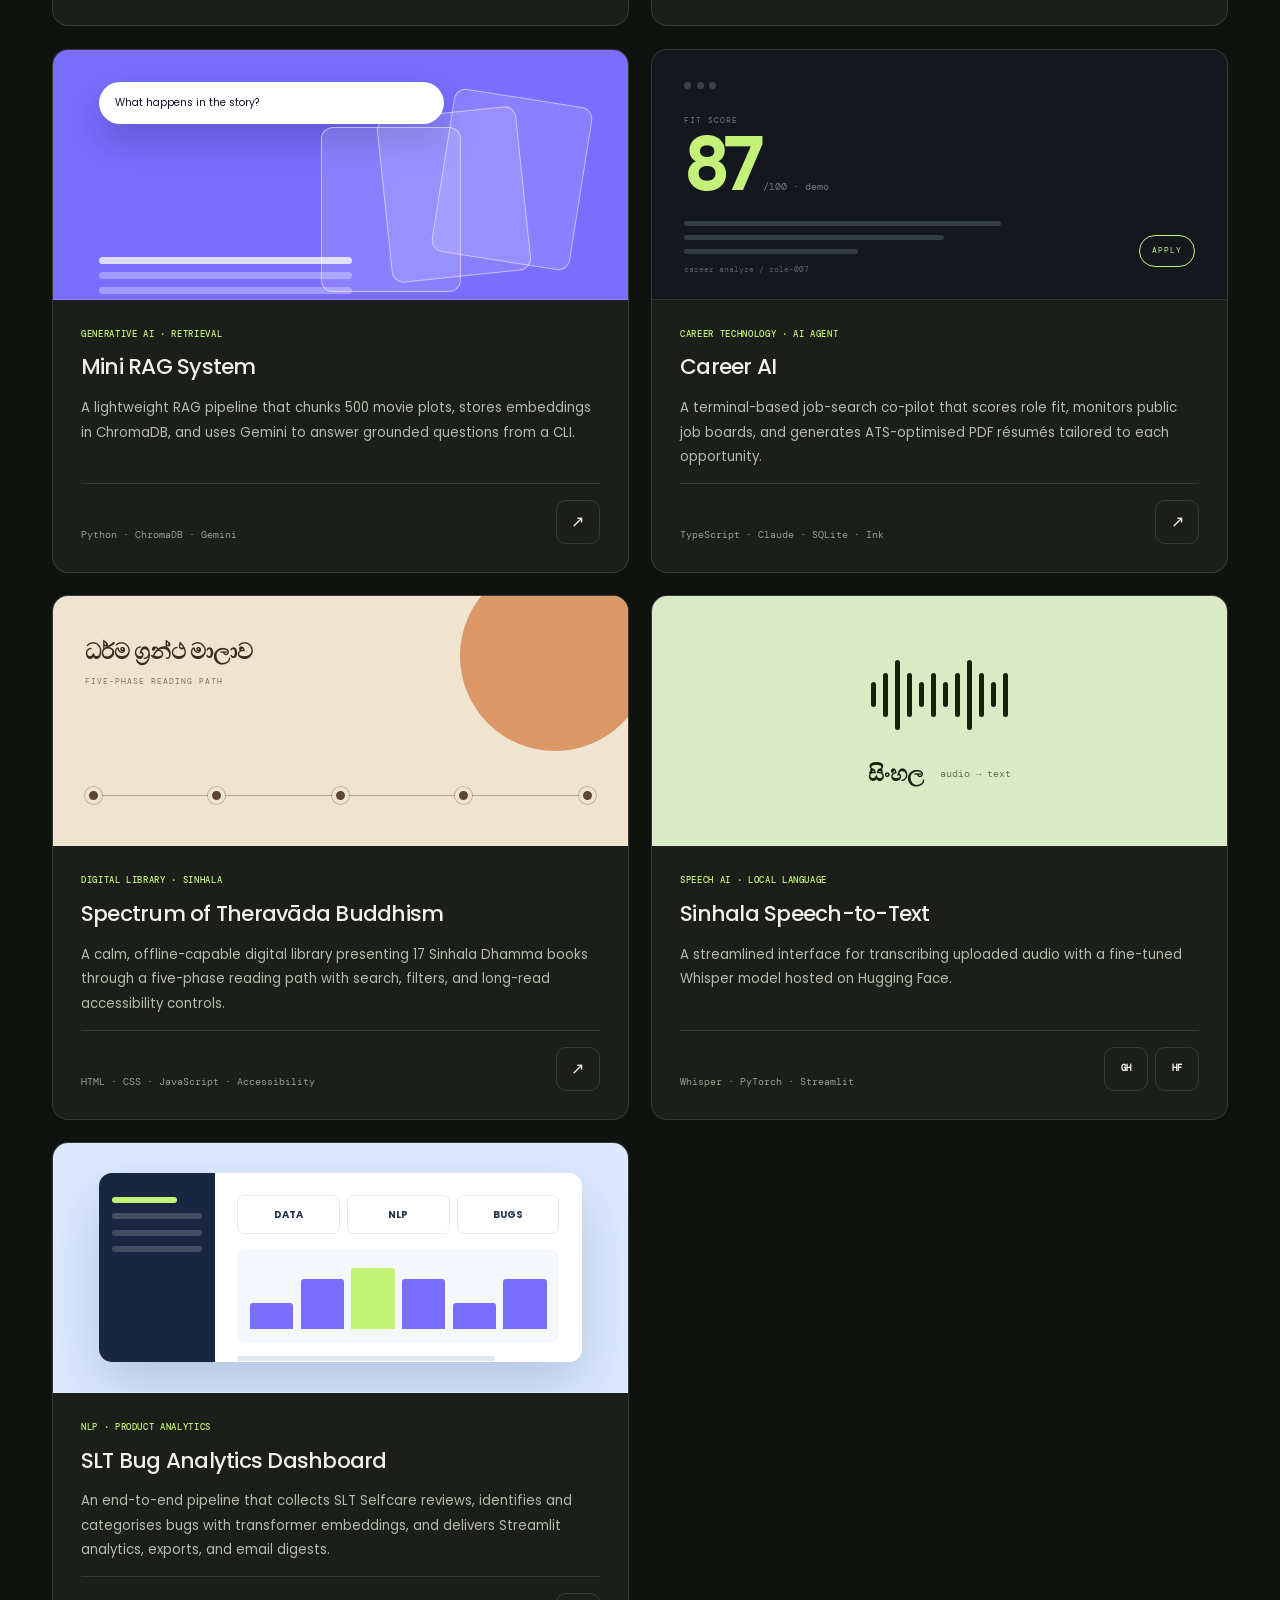
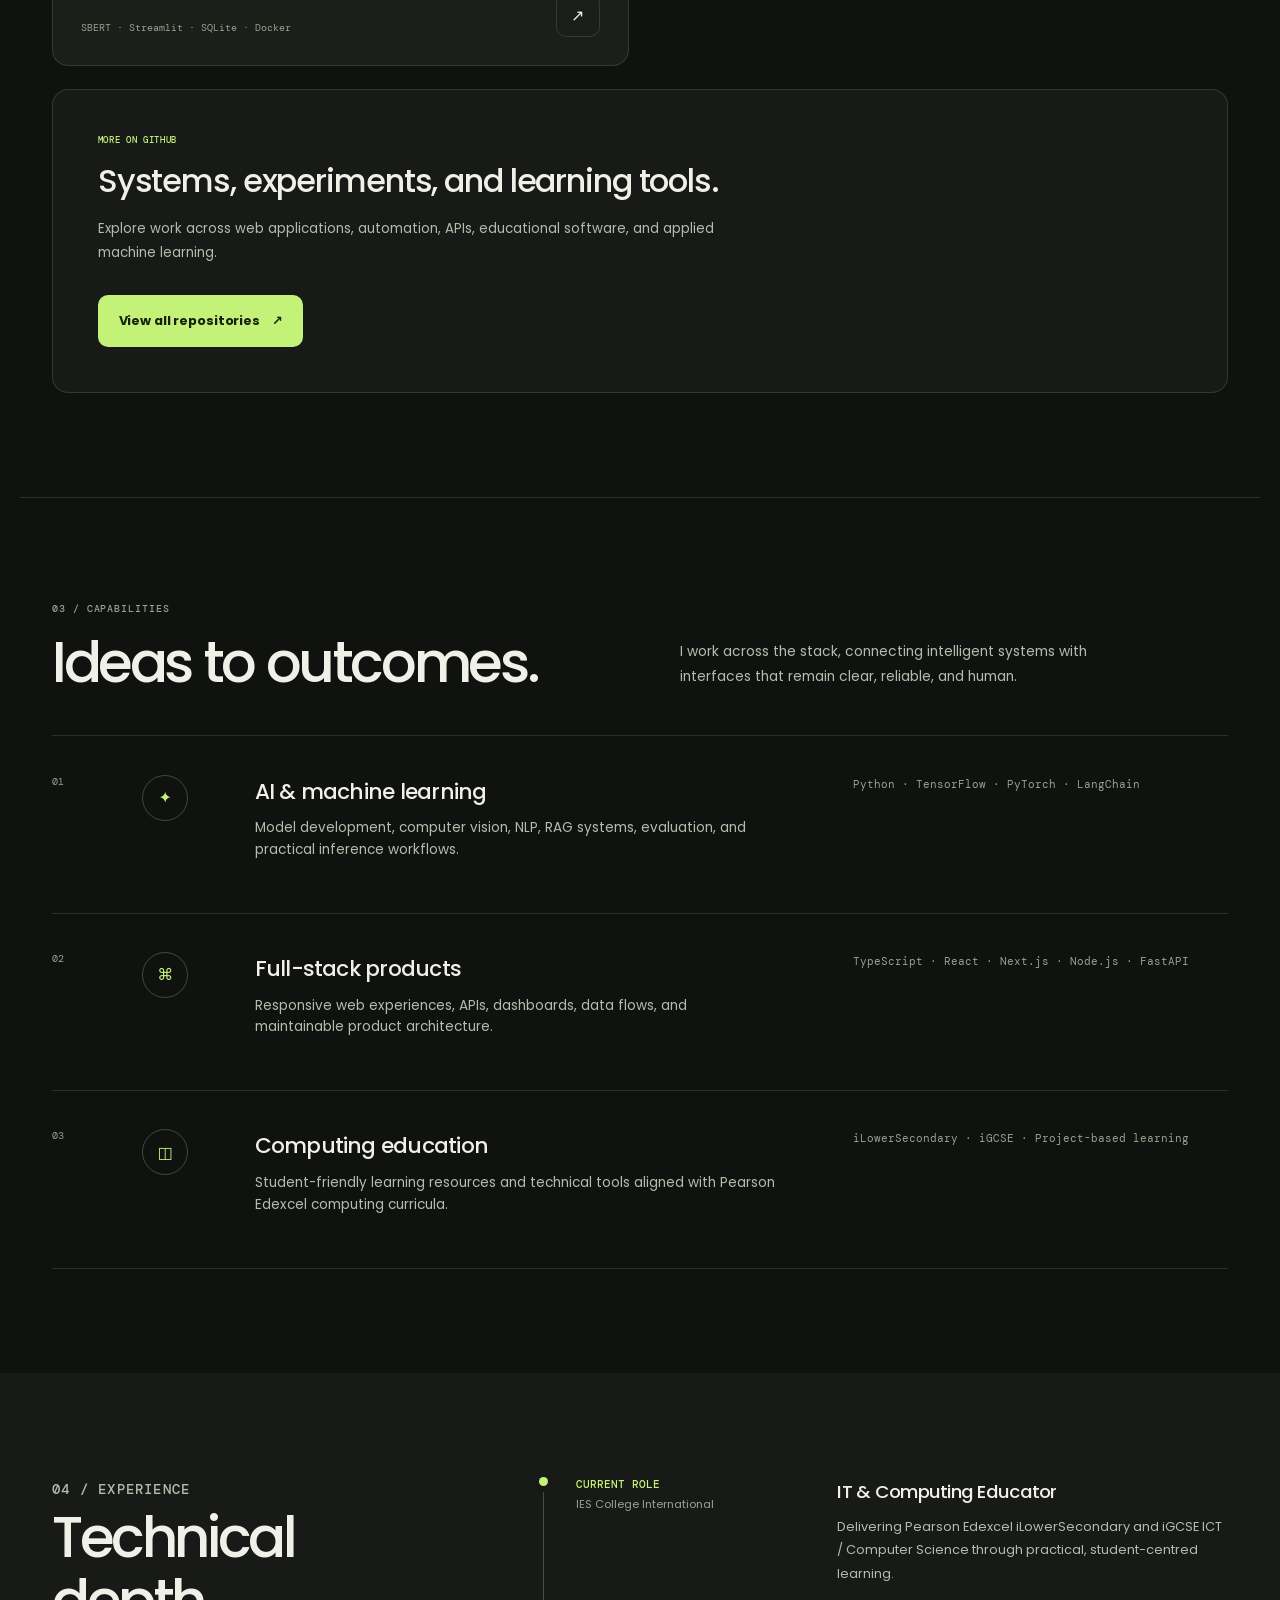
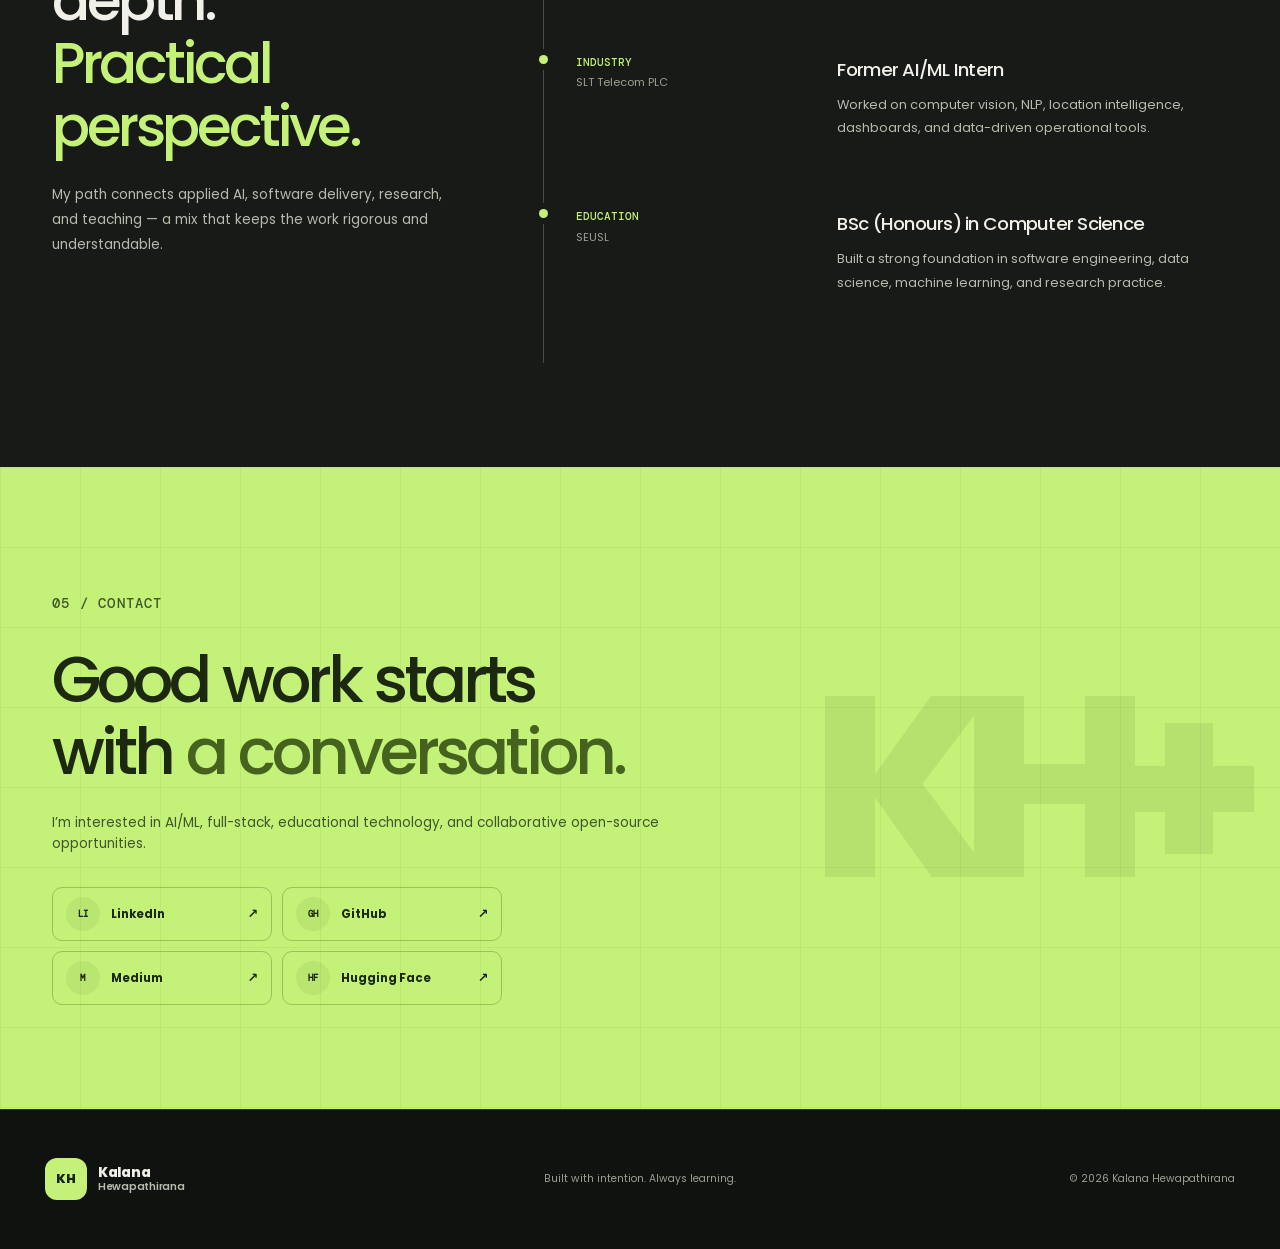
==== commit b3abb9fa: "Modernise portfolio with current projects, responsive design and interactive demos" ====
--- a/index.html
+++ b/index.html
@@ -21,9 +21,17 @@
     <link rel="preconnect" href="https://fonts.googleapis.com" />
     <link rel="preconnect" href="https://fonts.gstatic.com" crossorigin />
     <link
-      href="https://fonts.googleapis.com/css2?family=DM+Mono:wght@400;500&family=Manrope:wght@400;500;600;700;800&display=swap"
+      href="https://fonts.googleapis.com/css2?family=DM+Mono:wght@400;500&family=Poppins:wght@400;500;600;700;800&display=swap"
       rel="stylesheet"
     />
+    <link rel="canonical" href="https://kaan84k.github.io/" />
+    <meta property="og:url" content="https://kaan84k.github.io/" />
+    <meta name="twitter:card" content="summary" />
+    <script>
+      try { const theme = localStorage.getItem('portfolio-theme');
+        if (theme === 'light' || theme === 'dark') document.documentElement.dataset.theme = theme;
+      } catch (_) {}
+    </script>
     <link rel="stylesheet" href="styles.css" />
     <title>Kalana Hewapathirana — Portfolio</title>
     <script type="application/ld+json">
@@ -31,9 +39,9 @@
         "@context": "https://schema.org",
         "@type": "Person",
         "name": "Kalana Hewapathirana",
-        "jobTitle": "AI/ML Engineer and Computing Educator",
+        "jobTitle": "Software Developer and Computing Educator",
         "alumniOf": "South Eastern University of Sri Lanka",
-        "url": "https://github.com/kaan84k",
+        "url": "https://kaan84k.github.io/",
         "sameAs": [
           "https://github.com/kaan84k",
           "https://www.linkedin.com/in/hewapathirana-kr/",
@@ -53,7 +61,7 @@
         <span class="brand-text">Kalana<small>Hewapathirana</small></span>
       </a>
 
-      <nav class="nav" aria-label="Main navigation" data-nav>
+      <nav id="main-navigation" class="nav" aria-label="Main navigation" data-nav>
         <a href="#work">Work</a>
         <a href="#capabilities">Capabilities</a>
         <a href="#experience">Experience</a>
@@ -86,7 +94,7 @@
           class="menu-button"
           type="button"
           data-menu-toggle
-          aria-label="Open navigation"
+          aria-controls="main-navigation" aria-label="Open navigation"
           aria-expanded="false"
         >
           <span></span><span></span>
@@ -100,17 +108,11 @@
         <div class="hero-orbit orbit-two" aria-hidden="true"></div>
         <div class="hero-copy reveal">
           <div class="availability">
-            <span></span> Open to meaningful opportunities
-          </div>
-          <p class="eyebrow">AI/ML · Full-stack · Computing education</p>
-          <h1>
-            I build technology that makes <em>complex ideas</em> feel simple.
-          </h1>
-          <p class="hero-lede">
-            I’m Kalana, a Computer Science graduate turning AI research, product
-            thinking, and modern web engineering into practical tools people can
-            actually use.
-          </p>
+            <span></span> Open to AI/ML &amp; software opportunities
+          </div>
+          <p class="eyebrow">Kalana Hewapathirana / Developer &amp; Educator</p>
+          <h1>Practical AI.<br/>Thoughtful code.<br/><em>Human impact.</em></h1>
+          <p class="hero-lede">I turn complex ideas into useful software. A Computer Science graduate building AI tools, modern web experiences, and better ways to learn — from Sri Lanka.</p>
           <div class="hero-actions">
             <a class="button button-primary" href="#work"
               >Explore selected work <span aria-hidden="true">↓</span></a
@@ -151,12 +153,11 @@
         <div
           class="hero-visual reveal"
           data-delay="1"
-          role="img"
-          aria-label="Developer profile illustration"
+          aria-label="About Kalana"
         >
           <div class="profile-card">
             <div class="profile-topline">
-              <span>PROFILE / 01</span><span class="live-dot"></span>
+              <span>BASED IN SRI LANKA · AVAILABLE REMOTELY</span><span class="live-dot"></span>
             </div>
             <div class="portrait-shell">
               <img
@@ -175,51 +176,46 @@
               <div><span>Focus</span><strong>Useful AI</strong></div>
             </div>
           </div>
-          <div class="floating-chip chip-code">
-            <span>&lt;/&gt;</span> build
-          </div>
-          <div class="floating-chip chip-ai"><span>✦</span> intelligence</div>
-        </div>
-
-        <div class="hero-proof reveal" data-delay="2">
-          <div><strong>20+</strong><span>public projects explored</span></div>
-          <div><strong>3</strong><span>disciplines connected</span></div>
-          <div><strong>01</strong><span>goal: useful outcomes</span></div>
+          <div class="floating-chip chip-code"><span>&lt;/&gt;</span> from idea to implementation</div>
+          <div class="floating-chip chip-ai"><span>✦</span> AI with a purpose</div>
+        </div>
+
+        <div class="hero-proof reveal">
+          <div><strong>AI / ML</strong><span>Speech, vision &amp; retrieval</span></div>
+          <div><strong>ENGINEERING</strong><span>Interfaces, APIs &amp; developer tools</span></div>
+          <div><strong>EDUCATION</strong><span>Making technical ideas accessible</span></div>
         </div>
       </section>
 
-      <section
-        class="statement section reveal"
-        aria-label="Professional statement"
-      >
-        <p class="section-index">01 / Approach</p>
-        <blockquote>
-          “The best technical work doesn’t just run. It gives people a clearer
-          way to
-          <span>think, decide, and create.</span>”
-        </blockquote>
-        <p class="statement-note">
-          Engineering discipline, educator-level clarity, and product-minded
-          delivery.
-        </p>
+      <section class="statement section reveal" aria-label="Professional approach">
+        <p class="section-index">01 / The approach</p>
+        <div><h2>Build with purpose.<br/><span>Explain with clarity.</span></h2>
+        <p class="statement-note">My work connects machine learning, software engineering, and the classroom. I care about tools that solve real problems — and make sense to the people using them.</p></div>
       </section>
 
       <section class="work section" id="work">
         <div class="section-heading reveal">
           <div>
             <p class="section-index">02 / Selected work</p>
-            <h2>Projects with a point of view.</h2>
+            <h2>Selected work<span class="heading-dot">.</span></h2>
           </div>
           <p>
-            Seven selected builds spanning agentic commerce, educational
-            technology, generative AI, local-language speech, digital
-            publishing, and product analytics.
+            Explore applied AI, public-data tools, developer utilities, and interactive learning experiences. Filter by the work that interests you.
           </p>
         </div>
 
-        <article class="feature-project project-logic reveal">
+        <div class="work-toolbar">
+          <div class="project-filters" role="group" aria-label="Filter projects">
+            <button type="button" data-filter="all" aria-pressed="true">All work</button>
+            <button type="button" data-filter="ai" aria-pressed="false">AI &amp; ML</button>
+            <button type="button" data-filter="engineering" aria-pressed="false">Engineering</button>
+            <button type="button" data-filter="education" aria-pressed="false">Education</button>
+          </div>
+          <span class="project-count" role="status" aria-live="polite" data-project-count>10 projects</span>
+        </div>
+        <article class="feature-project project-logic reveal" data-project data-category="education engineering">
           <div class="project-copy">
-            <div class="project-number">01</div>
+            <div class="project-number">FEATURED BUILD <span>01 / 10</span></div>
             <div class="project-type">EdTech · TypeScript · Open source</div>
             <h3>LogicLab</h3>
             <p>
@@ -248,30 +244,57 @@
               >
             </div>
           </div>
-          <div
-            class="project-preview logic-preview"
-            role="img"
-            aria-label="Abstract preview of LogicLab"
-          >
-            <div class="preview-toolbar">
-              <i></i><i></i><i></i><span>logiclab / circuit-01</span>
-            </div>
-            <div class="gate-panel">
-              <div class="gate input-gate"><span>IN</span><b>1</b></div>
-              <div class="wire wire-a"></div>
-              <div class="gate and-gate">
-                <span>&amp;</span><small>AND</small>
-              </div>
-              <div class="wire wire-b"></div>
-              <div class="gate led-gate"><i></i><small>OUT</small></div>
-              <div class="grid-label label-a">SIGNAL: HIGH</div>
-              <div class="grid-label label-b">LIVE SIMULATION</div>
+          <div class="project-preview logic-preview">
+            <div class="preview-toolbar"><i></i><i></i><i></i><span>logiclab / interactive preview</span></div>
+            <div class="logic-demo">
+              <p class="demo-eyebrow">A SMALL IDEA. A LIVE RESULT.</p>
+              <div class="circuit">
+                <div class="circuit-inputs">
+                  <button type="button" class="signal" data-input="a" aria-pressed="true" aria-label="Input A, on">A <b>1</b></button>
+                  <button type="button" class="signal" data-input="b" aria-pressed="true" aria-label="Input B, on">B <b>1</b></button>
+                </div>
+                <span class="circuit-wire" aria-hidden="true"></span>
+                <div class="circuit-gate"><strong>&amp;</strong><span>AND</span></div>
+                <span class="circuit-wire" aria-hidden="true"></span>
+                <div class="circuit-output" data-output data-on="true"><i aria-hidden="true"></i><span>OUT <b>1</b></span></div>
+              </div>
+              <p class="logic-result" data-logic-result role="status" aria-live="polite">1 AND 1 = 1 · Both inputs are on.</p>
+              <p class="demo-hint">Try it: tap A or B to change the signal.</p>
             </div>
           </div>
         </article>
 
         <div class="project-grid">
-          <article class="project-card reveal">
+          <article class="project-card reveal" data-project data-category="engineering ai">
+            <div class="project-art civic-art" aria-hidden="true">
+              <div class="art-topline">PUBLIC DATA / OPEN ACCESS <span>↗</span></div>
+              <div class="civic-title">From PDFs.<br/>To perspective.</div>
+              <div class="pipeline"><span>PDF</span><i>→</i><span>DATA</span><i>→</i><span>INSIGHT</span></div>
+            </div>
+            <div class="project-card-body"><div class="project-type">Public data · In development</div>
+              <h3>Sri Lanka Anti-Corruption Dashboard</h3>
+              <p>Turning public CIABOC court cause lists into structured, searchable data with a Python pipeline, API, and interactive dashboard.</p>
+              <div class="project-card-footer"><span>Python · FastAPI · SQLite · React</span><a href="https://github.com/kaan84k/Sri-Lanka-Anti-Corruption-Dashboard" target="_blank" rel="noreferrer" aria-label="View Anti-Corruption Dashboard source">↗</a></div>
+            </div>
+          </article>
+          <article class="project-card reveal" data-project data-category="engineering">
+            <div class="project-art registry-art" aria-hidden="true"><div class="art-topline">DEVELOPER TOOLS / GO <span>⌘</span></div>
+              <div class="registry-terminal"><span>~/my-project</span><p><b>$</b> varregistry init</p><p><b>$</b> varregistry add ENV staging</p><p><b>$</b> varregistry run -- app</p><small>One command. The right environment.</small></div>
+            </div>
+            <div class="project-card-body"><div class="project-type">Developer tooling · Open source</div><h3>VarRegistry</h3>
+              <p>A dependency-free Go CLI that loads project-specific environment variables into a single command, with environment isolation and optional Vault integration.</p>
+              <div class="project-card-footer"><span>Go · YAML · Vault · GitHub Actions</span><a href="https://github.com/kaan84k/VarRegistry" target="_blank" rel="noreferrer" aria-label="View VarRegistry source">↗</a></div>
+            </div>
+          </article>
+          <article class="project-card reveal" data-project data-category="engineering education">
+            <div class="project-art exam-art" aria-hidden="true"><div class="art-topline">LEARNING TOOLS / CLOUD <span>↗</span></div><strong>Practice.<br/>Review. Repeat.</strong><div class="exam-steps"><span>01 Learn</span><span>02 Test</span><span>03 Improve</span></div></div>
+            <div class="project-card-body"><div class="project-type">Education · React application</div><h3>AWS Practice Exam Console</h3>
+              <p>An offline-capable practice interface with review, saved progress, and 23 question banks. Built on community question content credited to its upstream author.</p>
+              <div class="project-card-footer"><span>React · Vite · Tailwind CSS</span><a href="https://github.com/kaan84k/AWS-Certified-Cloud-Practitioner-Practice-Exam" target="_blank" rel="noreferrer" aria-label="View AWS Practice Exam Console source">↗</a></div>
+            </div>
+          </article>
+
+          <article class="project-card reveal" data-project data-category="ai engineering">
             <div class="project-art kaan-art" aria-hidden="true">
               <div class="kaan-window">
                 <div class="kaan-header">
@@ -310,7 +333,7 @@
             </div>
           </article>
 
-          <article class="project-card reveal">
+          <article class="project-card reveal" data-project data-category="ai">
             <div class="project-art rag-art" aria-hidden="true">
               <div class="search-pill">What happens in the story?</div>
               <div class="doc-stack"><i></i><i></i><i></i></div>
@@ -337,11 +360,11 @@
             </div>
           </article>
 
-          <article class="project-card reveal" data-delay="1">
+          <article class="project-card reveal" data-delay="1" data-project data-category="ai engineering">
             <div class="project-art career-art" aria-hidden="true">
               <div class="terminal-bar"><i></i><i></i><i></i></div>
               <div class="career-score">
-                <span>FIT SCORE</span><strong>87</strong><small>/100</small>
+                <span>FIT SCORE</span><strong>87</strong><small>/100 · demo</small>
               </div>
               <div class="career-lines"><i></i><i></i><i></i></div>
               <div class="career-status">APPLY</div>
@@ -367,7 +390,7 @@
             </div>
           </article>
 
-          <article class="project-card reveal">
+          <article class="project-card reveal" data-project data-category="education engineering">
             <div class="project-art dhamma-art" aria-hidden="true">
               <div class="dhamma-sun"></div>
               <div class="dhamma-title">
@@ -397,7 +420,7 @@
             </div>
           </article>
 
-          <article class="project-card reveal" data-delay="1">
+          <article class="project-card reveal" data-delay="1" data-project data-category="ai">
             <div class="project-art speech-art" aria-hidden="true">
               <div class="waveform">
                 <i></i><i></i><i></i><i></i><i></i><i></i><i></i><i></i><i></i
@@ -436,12 +459,12 @@
             </div>
           </article>
 
-          <article class="project-card reveal">
+          <article class="project-card reveal" data-project data-category="ai engineering">
             <div class="project-art dashboard-art" aria-hidden="true">
               <div class="dash-window">
                 <div class="dash-side"><i></i><i></i><i></i><i></i></div>
                 <div class="dash-main">
-                  <div class="dash-kpis"><b>248</b><b>14</b><b>91%</b></div>
+                  <div class="dash-kpis"><b>DATA</b><b>NLP</b><b>BUGS</b></div>
                   <div class="dash-chart">
                     <i></i><i></i><i></i><i></i><i></i><i></i>
                   </div>
@@ -564,7 +587,7 @@
           <article>
             <span class="timeline-marker"></span>
             <div class="timeline-meta">
-              <strong>Present focus</strong><span>Computing education</span>
+              <strong>Current role</strong><span>IES College International</span>
             </div>
             <div>
               <h3>IT &amp; Computing Educator</h3>
@@ -580,7 +603,7 @@
               <strong>Industry</strong><span>SLT Telecom PLC</span>
             </div>
             <div>
-              <h3>AI/ML Intern</h3>
+              <h3>Former AI/ML Intern</h3>
               <p>
                 Worked on computer vision, NLP, location intelligence,
                 dashboards, and data-driven operational tools.
@@ -607,7 +630,7 @@
         <div class="contact-grid" aria-hidden="true"></div>
         <div class="contact-copy reveal">
           <p class="section-index">05 / Contact</p>
-          <h2>Have a useful problem?<br /><em>Let’s build the answer.</em></h2>
+          <h2>Good work starts<br/>with <em>a conversation.</em></h2>
           <p>
             I’m interested in AI/ML, full-stack, educational technology, and
             collaborative open-source opportunities.
@@ -650,10 +673,10 @@
         <span class="brand-mark">KH</span
         ><span class="brand-text">Kalana<small>Hewapathirana</small></span>
       </div>
-      <p>Designed for clarity. Built for the web.</p>
+      <p>Built with intention. Always learning.</p>
       <p>© <span data-year></span> Kalana Hewapathirana</p>
     </footer>
 
-    <script src="script.js"></script>
+    <script src="script.js" defer></script>
   </body>
 </html>
--- a/styles.css
+++ b/styles.css
@@ -42,7 +42,7 @@
   margin: 0;
   background: var(--bg);
   color: var(--text);
-  font-family: "Manrope", system-ui, sans-serif;
+  font-family: "Poppins", system-ui, sans-serif;
   font-size: 16px;
   line-height: 1.6;
   overflow-x: hidden;
@@ -1536,8 +1536,8 @@
 }
 
 .reveal {
-  opacity: 0;
-  transform: translateY(24px);
+  opacity: 1;
+  transform: none;
   transition:
     opacity 0.75s cubic-bezier(0.2, 0.65, 0.2, 1),
     transform 0.75s cubic-bezier(0.2, 0.65, 0.2, 1);
@@ -1776,3 +1776,245 @@
     text-align: center;
   }
 }
+
+/* Portfolio 2026: editorial rhythm, useful interaction, quieter surfaces. */
+:root {
+  --bg: #10120f; --bg-soft: #171a16; --panel: #1b1e19; --panel-2: #262b23;
+  --text: #f0f0e8; --muted: #b7bbae; --faint: #9a9f91;
+  --accent: #c4f278; --accent-2: #c4f278; --accent-ink: #18210b;
+  --header: rgba(16,18,15,.92); --radius: 20px; --max: 1240px;
+}
+html[data-theme="light"] {
+  --bg: #f4f4eb; --bg-soft: #e9ecdf; --panel: #fffef6; --panel-2: #dfe5d4;
+  --text: #20271b; --muted: #505b48; --faint: #5d6855;
+  --accent: #45691e; --accent-2: #45691e; --accent-ink: #fff;
+  --header: rgba(244,244,235,.94);
+}
+[hidden] { display: none !important; }
+html { scroll-padding-top: 100px; }
+body { overflow-x: clip; }
+:focus-visible { outline: 3px solid var(--accent); outline-offset: 5px; }
+.page-noise,.hero-orbit,.more-orbit { display: none; }
+.section { padding-block: 6.5rem; }
+.site-header { height: 84px; max-width: 1440px; margin: auto; padding-inline: 3.5vw; background: var(--header); border-color: var(--line); backdrop-filter: blur(20px); }
+.site-header.scrolled { height: 74px; }
+.brand-mark { border-radius: 12px; width: 42px; height: 42px; letter-spacing: -.04em; }
+.brand-text { font-size: .85rem; }
+.brand-text small { font-size: .65rem; }
+.nav { gap: 2rem; font-size: .8rem; }
+.nav a[aria-current="location"] { color: var(--text); }
+.nav a[aria-current="location"]::after { right: 0; }
+.icon-button,.menu-button { min-width: 44px; min-height: 44px; }
+.button { min-height: 52px; border-radius: 10px; font-size: .8rem; padding-inline: 1.3rem; }
+.button-small { min-height: 42px; }
+.button-text { border-radius: 0; }
+.hero { min-height: 760px; grid-template-columns: 1.35fr .75fr; gap: 3.8rem; padding-top: 10rem; padding-bottom: 2.8rem; }
+.availability { font-size: .62rem; padding: .55rem .8rem; background: var(--bg-soft); }
+.eyebrow { font-size: .63rem; letter-spacing: .1em; color: var(--muted); margin-top: 2rem; }
+h1 { font-size: clamp(3.2rem,5.65vw,5.4rem); font-weight: 500; letter-spacing: -.065em; line-height: 1.11; margin-bottom: 1.4rem; }
+h1 em,h2 em { font-family: inherit; font-weight: inherit; font-style: normal; }
+.hero-lede { font-size: .96rem; line-height: 1.85; max-width: 540px; }
+.hero-actions { gap: 1.6rem; }
+.social-rail { font-size: .62rem; gap: .9rem; margin-top: 2.1rem; }
+.social-rail > span { display: none; }
+.social-rail a { border: 0; padding: .4rem 0; }
+.hero-visual { width: 100%; max-width: 355px; }
+.profile-card { transform: none; border-radius: 22px; box-shadow: none; padding: .7rem; background: var(--bg-soft); }
+.profile-topline { font-size: .49rem; padding: .45rem .35rem 1rem; letter-spacing: .04em; }
+.portrait-shell { aspect-ratio: .9; border-radius: 15px; }
+.portrait-shell img { filter: grayscale(100%); transition: filter .4s; }
+.profile-card:hover img { filter: grayscale(0); }
+.portrait-grid { display: none; }
+.profile-meta { padding: 1.1rem .5rem .6rem; }
+.profile-meta span { font-size: .57rem; }
+.profile-meta strong { font-size: .8rem; }
+.floating-chip { border-radius: 9px; font-size: .56rem; padding: .7rem .9rem; box-shadow: 0 10px 30px #0002; }
+.chip-code { top: auto; bottom: 29%; left: -2rem; transform: rotate(-4deg); }
+.chip-ai { bottom: 15%; right: -1.3rem; transform: rotate(3deg); background: #c4f278; color: #18210b; }
+.floating-chip span { color: inherit; }
+.hero-proof { max-width: none; width: 100%; padding-top: 1.7rem; gap: 2rem; margin-top: .5rem; }
+.hero-proof strong { font: 500 .72rem 'DM Mono',monospace; letter-spacing: .05em; }
+.hero-proof span { font-size: .72rem; margin-top: .5rem; color: var(--muted); }
+.hero-proof div { margin: 0; padding-right: 1rem; }
+.statement { grid-template-columns: .55fr 1.45fr; gap: 3rem; margin-top: 3.5rem; }
+.statement h2 { font-size: clamp(2rem,3.6vw,3.4rem); font-weight: 500; line-height: 1.22; letter-spacing: -.05em; margin-bottom: 1.4rem; }
+.statement h2 span { color: var(--faint); }
+.statement-note { border: 0; padding: 0; margin: 0; max-width: 660px; font-size: .9rem; line-height: 1.9; color: var(--muted); }
+.section-index { font-size: .64rem; letter-spacing: .09em; }
+.section-heading { grid-template-columns: 1fr 1fr; gap: 5rem; margin-bottom: 2.6rem; }
+.section-heading h2,.experience-intro h2 { font-size: clamp(2.5rem,4.4vw,4rem); font-weight: 500; line-height: 1.12; }
+.section-heading > p { font-size: .86rem; line-height: 1.85; }
+.heading-dot { color: var(--accent); }
+.work-toolbar { display: flex; align-items: center; justify-content: space-between; gap: 1rem; margin-bottom: 1.6rem; }
+.project-filters { display: flex; flex-wrap: wrap; gap: .5rem; }
+.project-filters button { border: 1px solid var(--line); border-radius: 8px; background: transparent; padding: .7rem 1rem; min-height: 44px; font-size: .74rem; cursor: pointer; transition: background .2s; }
+.project-filters button:hover { background: var(--panel); }
+.project-filters button[aria-pressed="true"] { background: var(--accent); color: var(--accent-ink); border-color: var(--accent); }
+.project-count { font: .67rem 'DM Mono',monospace; white-space: nowrap; color: var(--muted); }
+.feature-project { grid-template-columns: .85fr 1.15fr; min-height: 440px; border-radius: 18px; }
+.project-copy { padding: 2.3rem; }
+.project-number { margin-bottom: 2.8rem; display: flex; justify-content: space-between; gap: 1rem; font-size: .6rem; }
+.project-number span { color: var(--faint); }
+.project-copy h3 { font-size: 2.2rem; font-weight: 500; }
+.project-type { font-size: .58rem; letter-spacing: .07em; }
+.project-copy > p,.project-card-body > p { font-size: .83rem; line-height: 1.85; }
+.project-preview { min-height: 400px; border-radius: 12px; }
+.tag-list { margin: .7rem 0 1.4rem; }
+.tag-list li { font-size: .56rem; }
+.project-links { margin-top: auto; gap: 1.3rem; }
+.project-links a { padding-block: .5rem; }
+.project-grid { gap: 1.4rem; margin-top: 1.4rem; }
+.project-card { min-height: 0; border-radius: 16px; transition: border-color .2s,transform .2s; }
+.project-card:hover { border-color: var(--line-strong); transform: translateY(-3px); }
+.project-art { min-height: 250px; height: 250px; }
+.project-card-body { padding: 1.75rem; }
+.project-card h3 { font-size: 1.35rem; line-height: 1.35; font-weight: 500; letter-spacing: -.035em; }
+.project-card-footer { padding-top: 1rem; margin-top: auto; font-size: .62rem; line-height: 1.7; }
+.project-card-footer a { min-width: 44px; min-height: 44px; border-radius: 10px; }
+.project-more { background: var(--bg-soft); color: var(--text); min-height: 260px; }
+.project-more .project-card-body { max-width: 100%; padding: 2.8rem; }
+.project-more h3 { font-size: 2rem; }
+.project-more .project-type { color: var(--accent); }
+.project-more .project-card-body > p { color: var(--muted); }
+.project-more .button { background: var(--accent); color: var(--accent-ink); }
+.logic-demo { color: #ebf2df; padding: 2.5rem 1.7rem; }
+.demo-eyebrow { font: .6rem 'DM Mono',monospace; letter-spacing: .13em; color: #9cab8c; }
+.circuit { display: flex; align-items: center; justify-content: center; margin: 3.2rem auto 2.3rem; width: 100%; max-width: 450px; }
+.circuit-inputs { display: grid; gap: 1rem; }
+.signal { display: flex; justify-content: space-between; align-items: center; gap: 1rem; min-width: 78px; min-height: 50px; padding: .7rem; border: 1px solid #61714e; background: #202919; border-radius: 9px; cursor: pointer; color: #c4f278; font: .8rem 'DM Mono',monospace; }
+.signal[aria-pressed="false"] { color: #adb5a6; border-color: #475040; background: #1b2118; }
+.signal b { font-weight: 500; font-size: 1.1rem; }
+.circuit-wire { flex: 1; height: 2px; min-width: 12px; background: #6d8650; }
+.circuit-gate { flex-shrink: 0; display: grid; justify-items: center; border: 1px solid #93ae72; border-radius: 12px 40px 40px 12px; background: #25301c; width: 95px; height: 90px; padding-block: .5rem; }
+.circuit-gate strong { font-size: 2.2rem; font-weight: 400; }
+.circuit-gate span { font: .55rem 'DM Mono',monospace; }
+.circuit-output { display: grid; place-items: center; gap: .6rem; width: 72px; font: .6rem 'DM Mono',monospace; }
+.circuit-output i { width: 32px; height: 32px; border-radius: 50%; background: #39452e; border: 1px solid #68795b; transition: background .2s,box-shadow .2s; }
+.circuit-output[data-on="true"] i { background: #c4f278; box-shadow: 0 0 28px #c4f27866; }
+.logic-result { text-align: center; font: .67rem/1.7 'DM Mono',monospace; color: #c4f278; }
+.demo-hint { text-align: center; font-size: .65rem; color: #a4b099; margin: 1rem 0 0; }
+.art-topline { font: .57rem 'DM Mono',monospace; letter-spacing: .08em; display: flex; justify-content: space-between; }
+.civic-art { padding: 1.7rem 2rem; background: #c4d8c7; color: #1a3e2b; }
+.civic-title { font-size: 2.3rem; letter-spacing: -.06em; line-height: 1.1; margin-top: 1.6rem; }
+.pipeline { display: flex; gap: .8rem; align-items: center; margin-top: 1.3rem; font: .58rem 'DM Mono',monospace; }
+.pipeline span { border: 1px solid #597c6766; border-radius: 5px; padding: .5rem .7rem; }
+.pipeline i { font-style: normal; }
+.registry-art { background: #252922; color: #d8dfcf; padding: 1.7rem 2rem; }
+.registry-terminal { margin-top: 1.3rem; font: .72rem/1.7 'DM Mono',monospace; }
+.registry-terminal > span { font-size: .6rem; color: #a0b18f; }
+.registry-terminal p { margin: .5rem 0; }
+.registry-terminal b { color: #c4f278; font-weight: 400; }
+.registry-terminal small { color: #b3c0a6; font-size: .6rem; display: block; margin-top: .8rem; }
+.exam-art { background: #e7d8bb; color: #48391c; padding: 1.7rem 2rem; }
+.exam-art > strong { display: block; font-size: 2.2rem; font-weight: 500; line-height: 1.15; letter-spacing: -.05em; margin: 1.5rem 0; }
+.exam-steps { display: flex; gap: 1rem; font: .6rem 'DM Mono',monospace; }
+.capability { grid-template-columns: .15fr .2fr 1.3fr .85fr; gap: 1.5rem; }
+.capability h3 { font-weight: 500; }
+.capability-tech { font-size: .68rem; }
+.experience { gap: 5rem; padding-inline: max(2rem,calc((100vw - 1176px)/2)); }
+.experience-intro > p { font-size: .85rem; line-height: 1.85; }
+.timeline article { grid-template-columns: .6fr 1fr; gap: 1.7rem; }
+.timeline h3 { font-size: 1.15rem; font-weight: 500; }
+.timeline p { font-size: .8rem; line-height: 1.85; }
+.timeline-meta span { font-size: .7rem; }
+.contact { min-height: 560px; background: #c4f278; color: #1c2810; grid-template-columns: 1.4fr .6fr; padding-inline: max(2rem,calc((100vw - 1176px)/2)); }
+.contact-grid { opacity: .06; background-image: linear-gradient(#25430d 1px,transparent 1px),linear-gradient(90deg,#25430d 1px,transparent 1px); }
+.contact h2 { font-size: clamp(2.7rem,5vw,4.5rem); font-weight: 500; line-height: 1.12; }
+.contact h2 em { color: #45621f; }
+.contact .section-index,.contact-copy > p { color: #40562b; }
+.contact-copy > p { font-size: .85rem; }
+.contact-socials { grid-template-columns: repeat(2,minmax(0,220px)); }
+.contact-socials a { border-color: #45621f55; border-radius: 10px; }
+.contact-socials span { background: #45621f15; }
+.contact-monogram { opacity: .08; font-size: 16rem; }
+.contact-monogram span { color: #1c2810; }
+.footer { font-size: .65rem; }
+@media (min-width: 981px) { .hero-visual { margin-top: 1rem; } }
+@media (max-width: 1100px) and (min-width: 981px) {
+  .hero { gap: 2rem; grid-template-columns: 1.3fr .7fr; }
+  h1 { font-size: 4rem; }
+  .floating-chip { display: none; }
+}
+@media (max-width: 980px) {
+  .site-header,.site-header.scrolled { height: 74px; }
+  .nav { top: 74px; }
+  .hero { grid-template-columns: 1fr .65fr; gap: 2rem; min-height: 0; padding-top: 8.5rem; }
+  h1 { font-size: clamp(2.8rem,5.5vw,4rem); }
+  .hero-actions { align-items: flex-start; flex-direction: column; gap: .5rem; }
+  .hero-visual { justify-self: end; }
+  .floating-chip { display: none; }
+  .hero-proof { gap: 1rem; }
+  .hero-proof span { font-size: .65rem; }
+  .feature-project { grid-template-columns: 1fr; }
+  .project-number { margin-bottom: 1.4rem; }
+  .project-preview { min-height: 340px; }
+  .logic-demo { padding-block: 1.5rem; }
+  .circuit { margin-block: 2rem; }
+  .section-heading { gap: 2.5rem; }
+  .project-card-body { padding: 1.4rem; }
+  .project-art { height: 240px; min-height: 240px; }
+  .registry-art,.civic-art,.exam-art { padding: 1.5rem; }
+  .registry-terminal { font-size: .6rem; }
+  .experience { grid-template-columns: 1fr; gap: 3rem; }
+  .contact { grid-template-columns: 1fr; }
+  .contact-monogram { right: -1rem; bottom: 0; }
+}
+@media (max-width: 700px) {
+  .section { padding: 4.5rem 1.3rem; }
+  .site-header { padding-inline: 1.3rem; }
+  .brand-text { display: flex; }
+  .hero { grid-template-columns: 1fr; padding-top: 7.5rem; gap: 2rem; }
+  .hero h1 { font-size: clamp(2.75rem,10.8vw,4.4rem); }
+  .hero-lede { font-size: .86rem; }
+  .hero-actions { flex-direction: row; flex-wrap: wrap; gap: 1rem; }
+  .hero-actions .button { font-size: .72rem; }
+  .hero-visual { justify-self: start; max-width: none; width: 100%; }
+  .profile-card { display: grid; grid-template-columns: 90px 1fr; gap: 0 1rem; padding: 1rem; }
+  .profile-topline { grid-column: 2; grid-row: 1; padding: 0; font-size: .45rem; }
+  .portrait-shell { grid-column: 1; grid-row: 1 / 3; width: 90px; height: 108px; aspect-ratio: auto; border-radius: 10px; }
+  .profile-meta { grid-column: 2; padding: .6rem 0 0; align-items: center; gap: .5rem; }
+  .profile-meta strong { font-size: .73rem; }
+  .profile-meta span { font-size: .5rem; }
+  .hero-proof { grid-template-columns: 1fr; gap: .8rem; margin: 0; padding-top: 1.2rem; }
+  .hero-proof div { flex-direction: row; justify-content: space-between; align-items: center; gap: 1rem; padding-bottom: .8rem; }
+  .hero-proof span { margin: 0; text-align: right; font-size: .62rem; }
+  .hero-proof strong { font-size: .6rem; }
+  .statement { margin-top: 0; grid-template-columns: 1fr; gap: .8rem; }
+  .statement h2 { font-size: 2.2rem; }
+  .statement-note { font-size: .82rem; }
+  .section-heading { grid-template-columns: 1fr; gap: 1rem; }
+  .section-heading h2 { font-size: 2.65rem; }
+  .work-toolbar { align-items: flex-start; flex-direction: column; }
+  .project-filters { gap: .4rem; }
+  .project-filters button { padding: .6rem .8rem; font-size: .65rem; }
+  .project-copy { padding: 1.5rem; }
+  .project-preview { margin: .6rem; min-height: 320px; }
+  .logic-demo { padding: 1.6rem 1rem; }
+  .circuit-gate { width: 76px; height: 80px; }
+  .signal { min-width: 64px; gap: .6rem; }
+  .circuit-output { width: 55px; }
+  .logic-result { font-size: .6rem; }
+  .project-grid { grid-template-columns: 1fr; }
+  .project-art { height: 240px; }
+  .project-more { min-height: 0; }
+  .project-more .project-card-body { padding: 1.5rem; }
+  .project-more h3 { font-size: 1.6rem; }
+  .registry-terminal { font-size: .7rem; }
+  .capability { grid-template-columns: 35px 1fr; gap: 1rem; }
+  .capability-number { grid-row: 1; }
+  .capability-icon { display: none; }
+  .capability > div:nth-of-type(2),.capability-tech { grid-column: 2; }
+  .capability h3 { font-size: 1.1rem; }
+  .capability p { font-size: .8rem; }
+  .timeline article { grid-template-columns: 1fr; gap: .8rem; padding-bottom: 2.5rem; }
+  .contact { min-height: 0; padding-block: 4.5rem; }
+  .contact h2 { font-size: 2.6rem; }
+  .contact-socials { grid-template-columns: 1fr 1fr; max-width: none; }
+  .contact-socials a { grid-template-columns: 1fr auto; gap: .4rem; padding: .7rem; }
+  .contact-socials span { display: none; }
+  .contact-socials strong { font-size: .67rem; }
+  .contact-monogram { display: none; }
+}
+@media (prefers-reduced-motion: reduce) {
+  .project-card:hover,.button:hover,.social-rail a:hover,.contact-socials a:hover { transform: none; }
+}
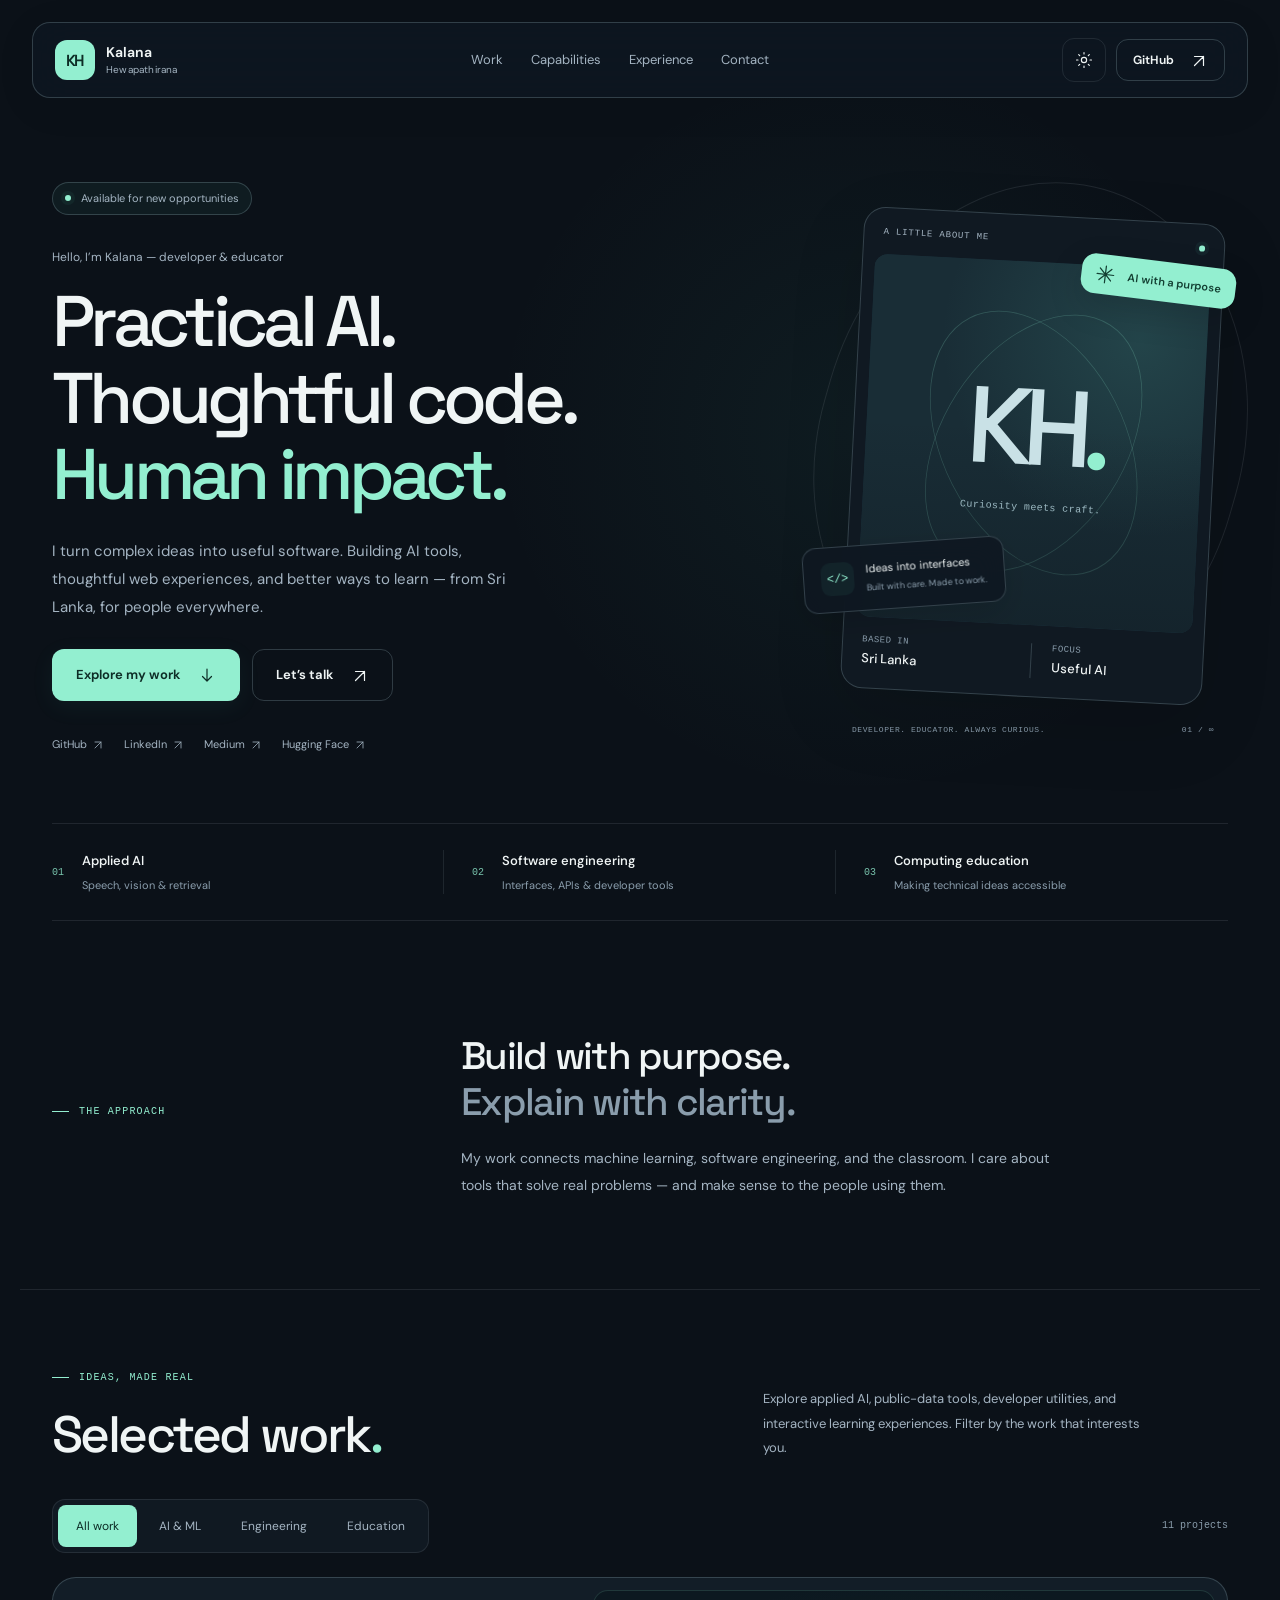
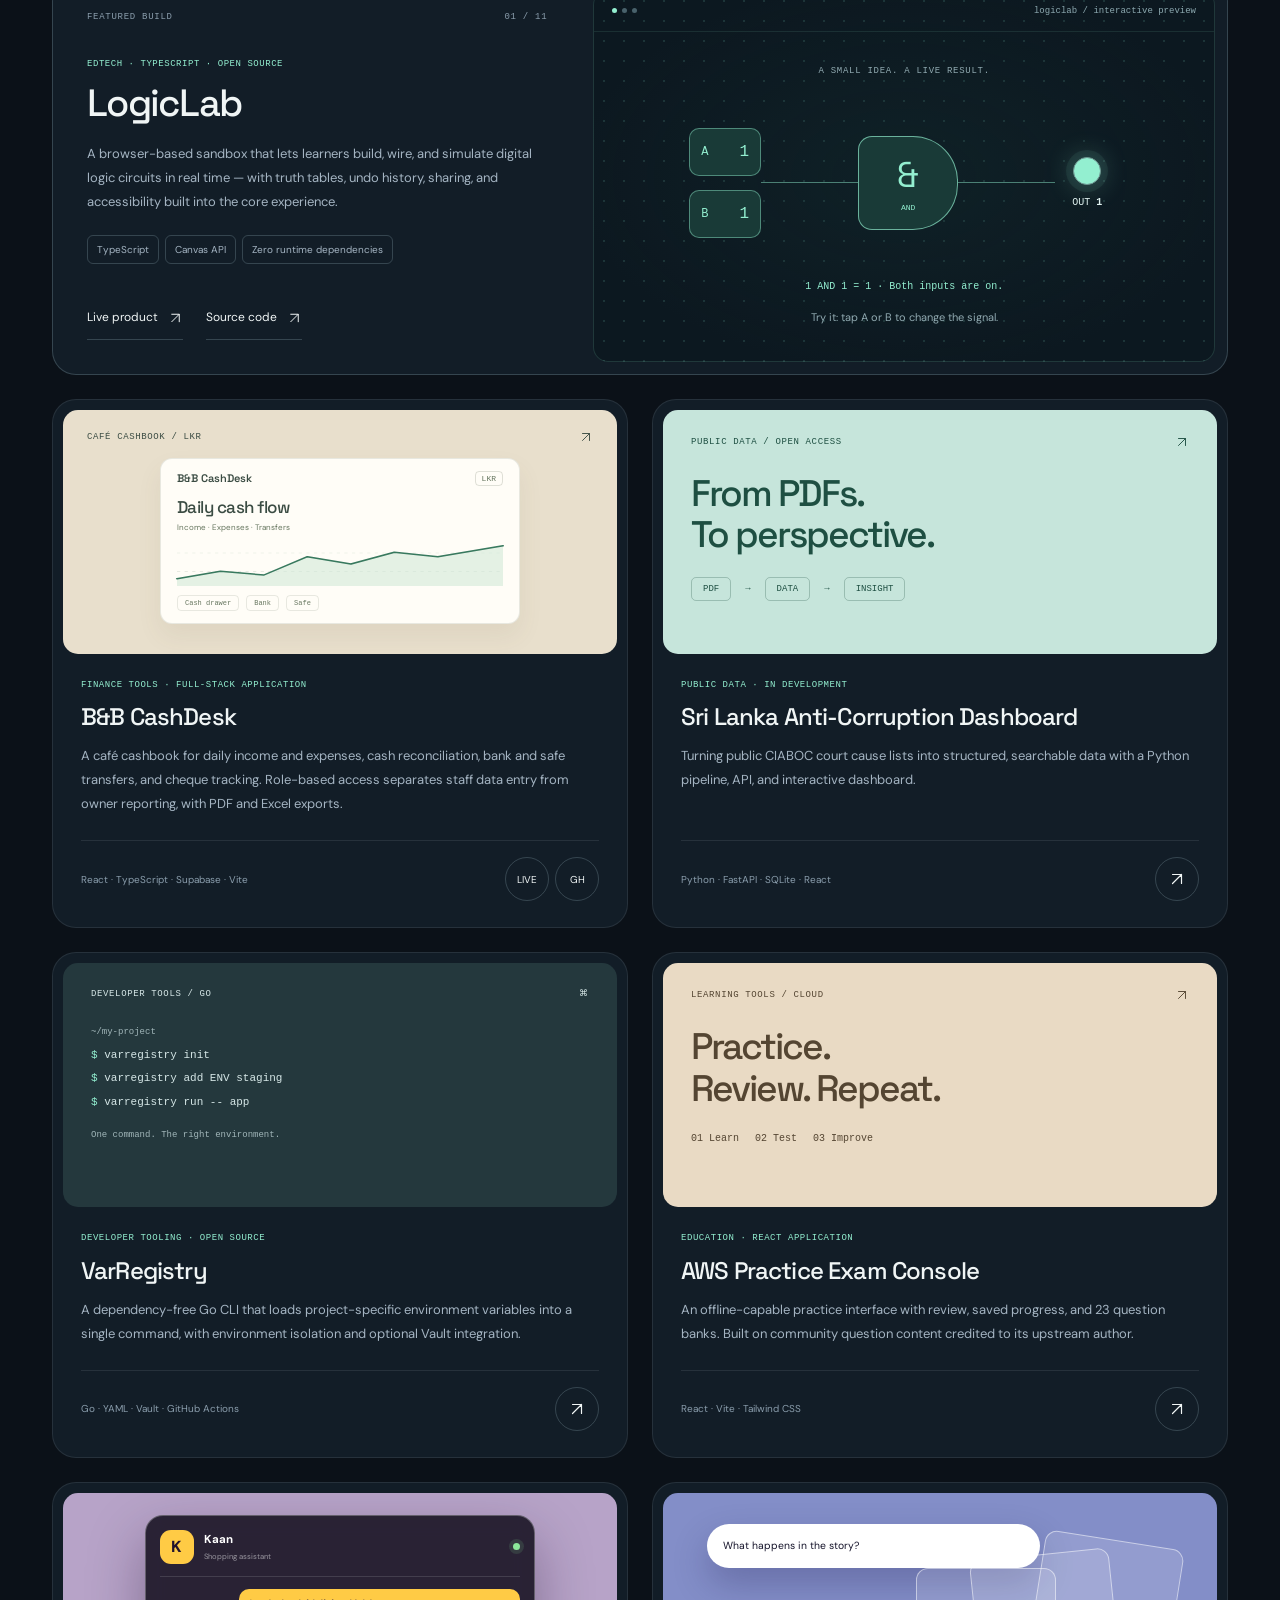
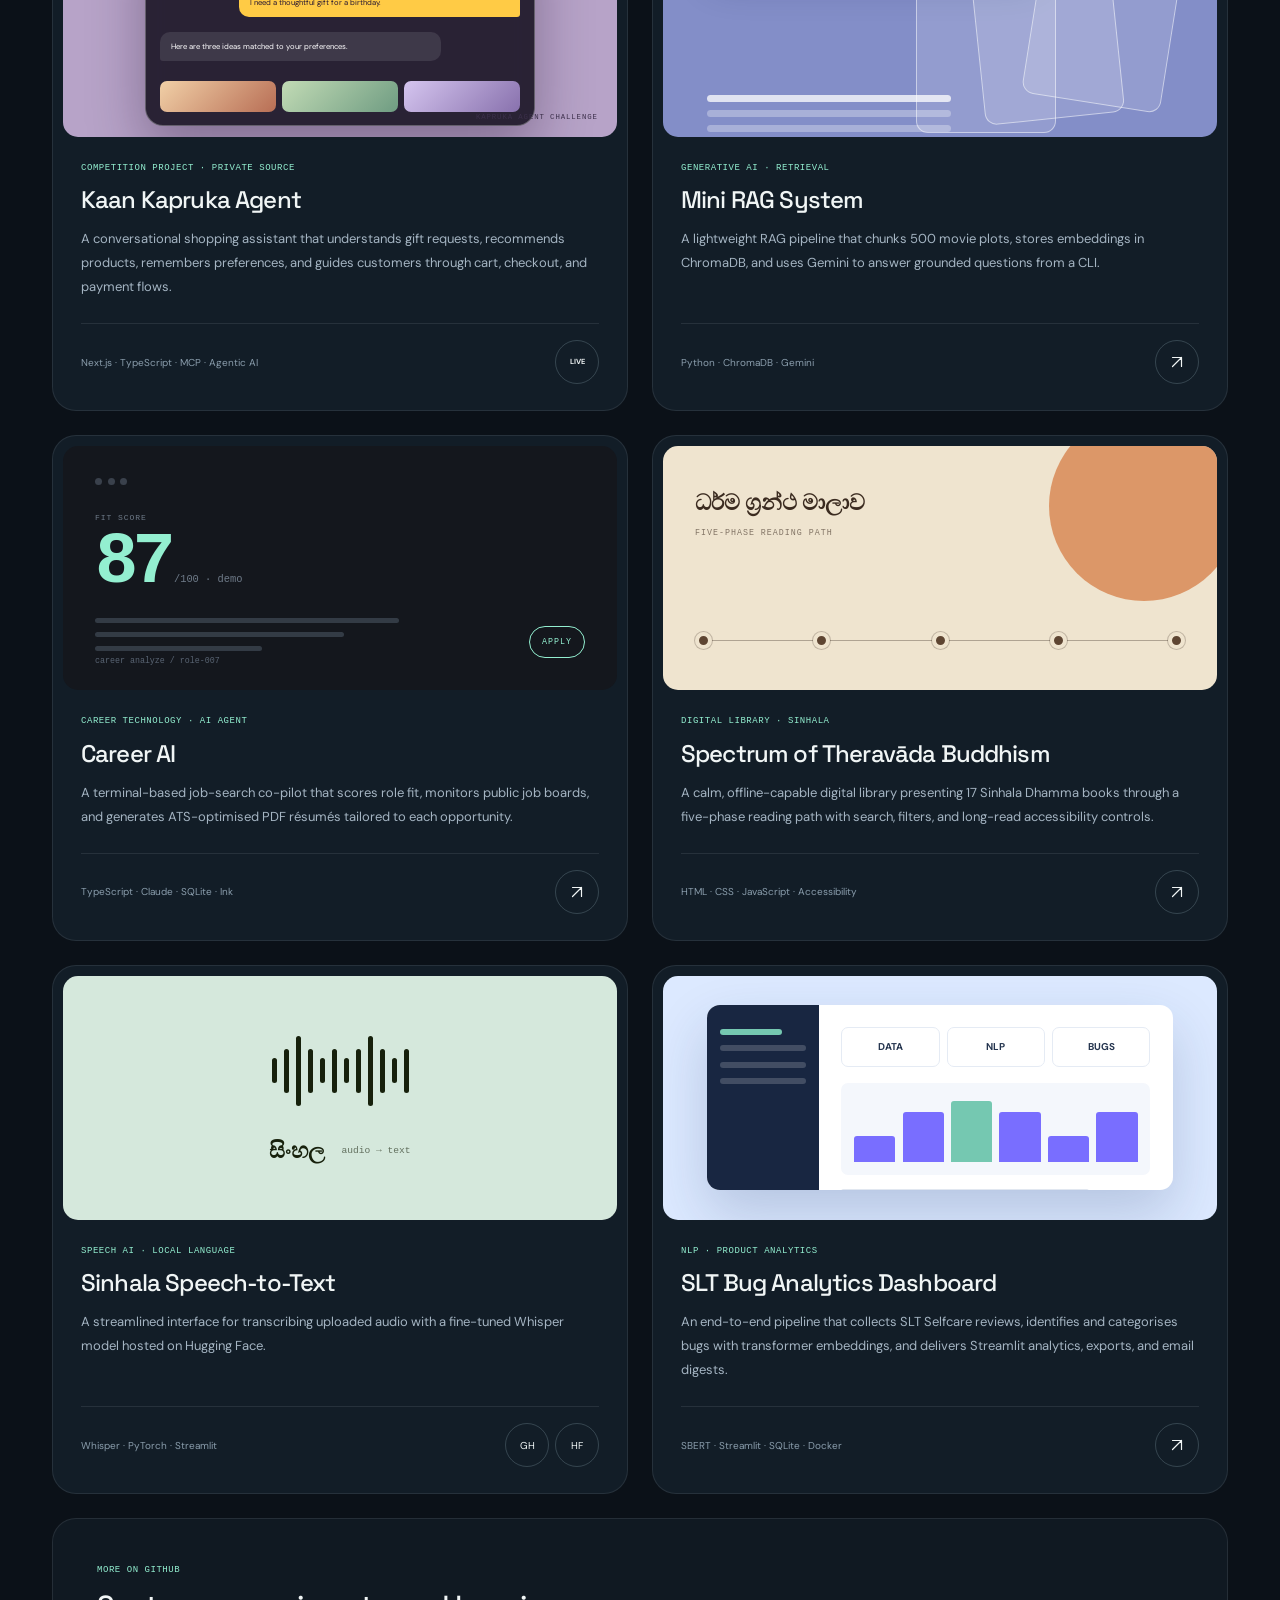
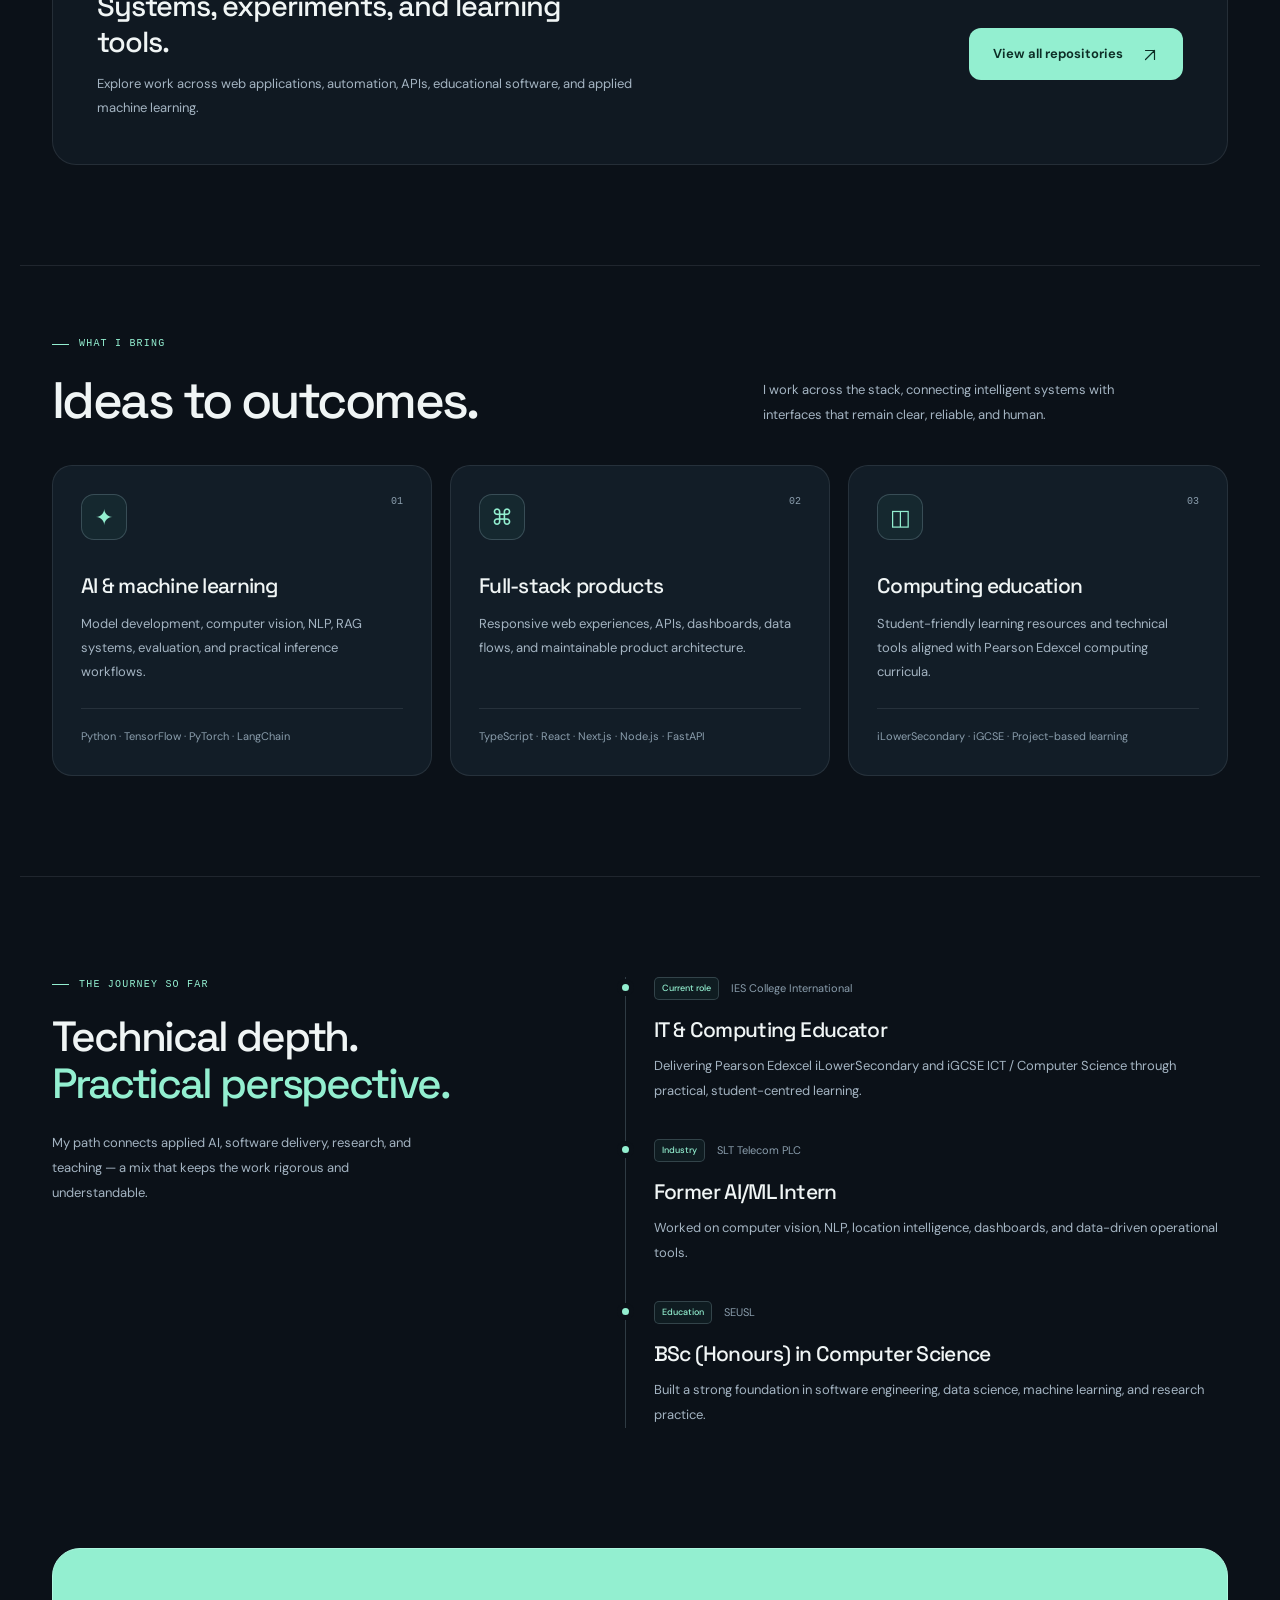
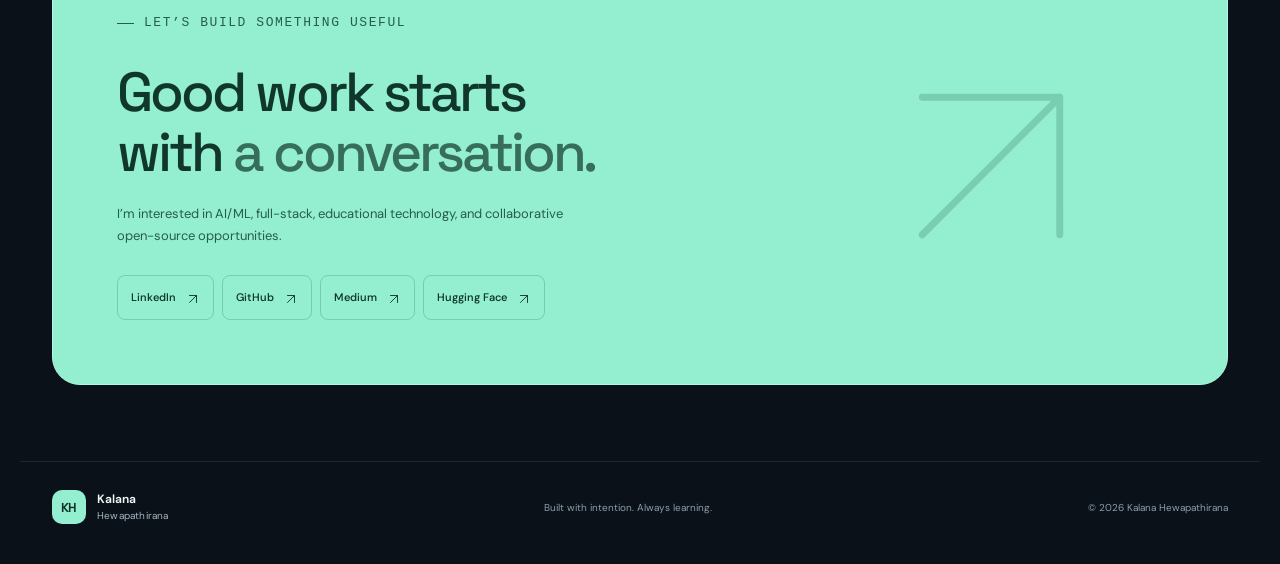
==== commit a0f8a08d: "Refresh portfolio design and add B&B CashDesk" ====
--- a/index.html
+++ b/index.html
@@ -7,7 +7,7 @@
       name="description"
       content="Portfolio of Kalana Hewapathirana — AI/ML engineer, full-stack developer, and computing educator building practical technology products."
     />
-    <meta name="theme-color" content="#0b0d10" />
+    <meta name="theme-color" content="#0b1118" />
     <meta
       property="og:title"
       content="Kalana Hewapathirana — AI/ML &amp; Full-Stack Developer"
@@ -18,21 +18,18 @@
     />
     <meta property="og:type" content="website" />
     <link rel="icon" href="favicon.svg" type="image/svg+xml" />
-    <link rel="preconnect" href="https://fonts.googleapis.com" />
-    <link rel="preconnect" href="https://fonts.gstatic.com" crossorigin />
-    <link
-      href="https://fonts.googleapis.com/css2?family=DM+Mono:wght@400;500&family=Poppins:wght@400;500;600;700;800&display=swap"
-      rel="stylesheet"
-    />
+    <link rel="preload" href="assets/fonts/space-grotesk-latin.woff2" as="font" type="font/woff2" crossorigin />
+    <link rel="preload" href="assets/fonts/dm-sans-latin.woff2" as="font" type="font/woff2" crossorigin />
     <link rel="canonical" href="https://kaan84k.github.io/" />
     <meta property="og:url" content="https://kaan84k.github.io/" />
     <meta name="twitter:card" content="summary" />
     <script>
+      document.documentElement.classList.add('js');
       try { const theme = localStorage.getItem('portfolio-theme');
         if (theme === 'light' || theme === 'dark') document.documentElement.dataset.theme = theme;
       } catch (_) {}
     </script>
-    <link rel="stylesheet" href="styles.css" />
+    <link rel="stylesheet" href="styles.css?v=20261111" />
     <title>Kalana Hewapathirana — Portfolio</title>
     <script type="application/ld+json">
       {
@@ -53,7 +50,6 @@
   </head>
   <body>
     <a class="skip-link" href="#main">Skip to content</a>
-    <div class="page-noise" aria-hidden="true"></div>
 
     <header class="site-header" data-header>
       <a class="brand" href="#top" aria-label="Kalana Hewapathirana — Home">
@@ -88,7 +84,7 @@
           target="_blank"
           rel="noreferrer"
         >
-          GitHub <span aria-hidden="true">↗</span>
+          GitHub <span aria-hidden="true"><svg class="arrow-icon" viewBox="0 0 24 24" fill="none" aria-hidden="true"><path d="M6 18 18 6M6 6h12v12" /></svg></span>
         </a>
         <button
           class="menu-button"
@@ -104,21 +100,19 @@
 
     <main id="main">
       <section class="hero section" id="top">
-        <div class="hero-orbit orbit-one" aria-hidden="true"></div>
-        <div class="hero-orbit orbit-two" aria-hidden="true"></div>
         <div class="hero-copy reveal">
           <div class="availability">
-            <span></span> Open to AI/ML &amp; software opportunities
+            <span></span> Available for new opportunities
           </div>
-          <p class="eyebrow">Kalana Hewapathirana / Developer &amp; Educator</p>
-          <h1>Practical AI.<br/>Thoughtful code.<br/><em>Human impact.</em></h1>
-          <p class="hero-lede">I turn complex ideas into useful software. A Computer Science graduate building AI tools, modern web experiences, and better ways to learn — from Sri Lanka.</p>
+          <p class="eyebrow">Hello, I’m Kalana — developer &amp; educator</p>
+          <h1>Practical AI.<br />Thoughtful code.<br /><em>Human impact.</em></h1>
+          <p class="hero-lede">I turn complex ideas into useful software. Building AI tools, thoughtful web experiences, and better ways to learn — from Sri Lanka, for people everywhere.</p>
           <div class="hero-actions">
             <a class="button button-primary" href="#work"
-              >Explore selected work <span aria-hidden="true">↓</span></a
+              >Explore my work <svg class="arrow-icon arrow-down" viewBox="0 0 24 24" fill="none" aria-hidden="true"><path d="M12 4v16m-6-6 6 6 6-6" /></svg></a
             >
             <a class="button button-text" href="#contact"
-              >Start a conversation <span aria-hidden="true">↗</span></a
+              >Let’s talk <span aria-hidden="true"><svg class="arrow-icon" viewBox="0 0 24 24" fill="none" aria-hidden="true"><path d="M6 18 18 6M6 6h12v12" /></svg></span></a
             >
           </div>
           <nav class="social-rail" aria-label="Professional accounts">
@@ -127,25 +121,25 @@
               href="https://github.com/kaan84k"
               target="_blank"
               rel="noreferrer"
-              >GitHub <b aria-hidden="true">↗</b></a
+              >GitHub <b aria-hidden="true"><svg class="arrow-icon" viewBox="0 0 24 24" fill="none" aria-hidden="true"><path d="M6 18 18 6M6 6h12v12" /></svg></b></a
             >
             <a
               href="https://www.linkedin.com/in/hewapathirana-kr/"
               target="_blank"
               rel="noreferrer"
-              >LinkedIn <b aria-hidden="true">↗</b></a
+              >LinkedIn <b aria-hidden="true"><svg class="arrow-icon" viewBox="0 0 24 24" fill="none" aria-hidden="true"><path d="M6 18 18 6M6 6h12v12" /></svg></b></a
             >
             <a
               href="https://medium.com/@kalanarandil"
               target="_blank"
               rel="noreferrer"
-              >Medium <b aria-hidden="true">↗</b></a
+              >Medium <b aria-hidden="true"><svg class="arrow-icon" viewBox="0 0 24 24" fill="none" aria-hidden="true"><path d="M6 18 18 6M6 6h12v12" /></svg></b></a
             >
             <a
               href="https://huggingface.co/kaan84"
               target="_blank"
               rel="noreferrer"
-              >Hugging Face <b aria-hidden="true">↗</b></a
+              >Hugging Face <b aria-hidden="true"><svg class="arrow-icon" viewBox="0 0 24 24" fill="none" aria-hidden="true"><path d="M6 18 18 6M6 6h12v12" /></svg></b></a
             >
           </nav>
         </div>
@@ -157,7 +151,7 @@
         >
           <div class="profile-card">
             <div class="profile-topline">
-              <span>BASED IN SRI LANKA · AVAILABLE REMOTELY</span><span class="live-dot"></span>
+              <span>A LITTLE ABOUT ME</span><span class="live-dot"></span>
             </div>
             <div class="portrait-shell">
               <img
@@ -168,27 +162,27 @@
                 loading="eager"
                 onerror="this.hidden=true;this.nextElementSibling.hidden=false"
               />
-              <div class="portrait-fallback" hidden>KH</div>
-              <div class="portrait-grid" aria-hidden="true"></div>
+              <div class="portrait-fallback" hidden><span>KH<span class="fallback-period">.</span></span><small>Curiosity meets craft.</small></div>
             </div>
             <div class="profile-meta">
               <div><span>Based in</span><strong>Sri Lanka</strong></div>
               <div><span>Focus</span><strong>Useful AI</strong></div>
             </div>
           </div>
-          <div class="floating-chip chip-code"><span>&lt;/&gt;</span> from idea to implementation</div>
-          <div class="floating-chip chip-ai"><span>✦</span> AI with a purpose</div>
+          <div class="floating-chip chip-code"><span>&lt;/&gt;</span><div>Ideas into interfaces<small>Built with care. Made to work.</small></div></div>
+          <div class="floating-chip chip-ai"><svg width="20" height="20" viewBox="0 0 24 24" fill="none" aria-hidden="true"><path d="M12 2v20M2 12h20M5 5l14 14M5 19 19 5" stroke="currentColor" stroke-width="1.5" stroke-linecap="round" /></svg> AI with a purpose</div>
+          <p class="visual-caption"><span>DEVELOPER. EDUCATOR. ALWAYS CURIOUS.</span><span aria-hidden="true">01 / ∞</span></p>
         </div>
 
         <div class="hero-proof reveal">
-          <div><strong>AI / ML</strong><span>Speech, vision &amp; retrieval</span></div>
-          <div><strong>ENGINEERING</strong><span>Interfaces, APIs &amp; developer tools</span></div>
-          <div><strong>EDUCATION</strong><span>Making technical ideas accessible</span></div>
+          <div><span class="proof-number" aria-hidden="true">01</span><div><strong>Applied AI</strong><span>Speech, vision &amp; retrieval</span></div></div>
+          <div><span class="proof-number" aria-hidden="true">02</span><div><strong>Software engineering</strong><span>Interfaces, APIs &amp; developer tools</span></div></div>
+          <div><span class="proof-number" aria-hidden="true">03</span><div><strong>Computing education</strong><span>Making technical ideas accessible</span></div></div>
         </div>
       </section>
 
       <section class="statement section reveal" aria-label="Professional approach">
-        <p class="section-index">01 / The approach</p>
+        <p class="section-index"><span></span> The approach</p>
         <div><h2>Build with purpose.<br/><span>Explain with clarity.</span></h2>
         <p class="statement-note">My work connects machine learning, software engineering, and the classroom. I care about tools that solve real problems — and make sense to the people using them.</p></div>
       </section>
@@ -196,7 +190,7 @@
       <section class="work section" id="work">
         <div class="section-heading reveal">
           <div>
-            <p class="section-index">02 / Selected work</p>
+            <p class="section-index"><span></span> Ideas, made real</p>
             <h2>Selected work<span class="heading-dot">.</span></h2>
           </div>
           <p>
@@ -211,11 +205,11 @@
             <button type="button" data-filter="engineering" aria-pressed="false">Engineering</button>
             <button type="button" data-filter="education" aria-pressed="false">Education</button>
           </div>
-          <span class="project-count" role="status" aria-live="polite" data-project-count>10 projects</span>
+          <span class="project-count" role="status" aria-live="polite" data-project-count>11 projects</span>
         </div>
         <article class="feature-project project-logic reveal" data-project data-category="education engineering">
           <div class="project-copy">
-            <div class="project-number">FEATURED BUILD <span>01 / 10</span></div>
+            <div class="project-number">FEATURED BUILD <span>01 / 11</span></div>
             <div class="project-type">EdTech · TypeScript · Open source</div>
             <h3>LogicLab</h3>
             <p>
@@ -234,13 +228,13 @@
                 href="https://logic-lab-sigma.vercel.app/"
                 target="_blank"
                 rel="noreferrer"
-                >Live product <span>↗</span></a
+                >Live product <span><svg class="arrow-icon" viewBox="0 0 24 24" fill="none" aria-hidden="true"><path d="M6 18 18 6M6 6h12v12" /></svg></span></a
               >
               <a
                 href="https://github.com/kaan84k/LogicLab"
                 target="_blank"
                 rel="noreferrer"
-                >Source code <span>↗</span></a
+                >Source code <span><svg class="arrow-icon" viewBox="0 0 24 24" fill="none" aria-hidden="true"><path d="M6 18 18 6M6 6h12v12" /></svg></span></a
               >
             </div>
           </div>
@@ -265,16 +259,44 @@
         </article>
 
         <div class="project-grid">
+          <article class="project-card reveal" data-project data-category="engineering">
+            <div class="project-art cashdesk-art" aria-hidden="true">
+              <div class="art-topline">CAFÉ CASHBOOK / LKR <span><svg class="arrow-icon" viewBox="0 0 24 24" fill="none"><path d="M6 18 18 6M6 6h12v12" /></svg></span></div>
+              <div class="cashdesk-window">
+                <div class="cashdesk-toolbar"><strong>B&amp;B CashDesk</strong><span>LKR</span></div>
+                <div class="cashdesk-summary"><strong>Daily cash flow</strong><span>Income · Expenses · Transfers</span></div>
+                <svg class="cashdesk-chart" viewBox="0 0 300 60" fill="none" preserveAspectRatio="none">
+                  <path class="cashdesk-gridline" d="M0 15h300M0 40h300" />
+                  <path class="cashdesk-area" d="M0 50 40 40 80 45 120 20 160 30 200 14 240 20 300 5v55H0Z" />
+                  <path class="cashdesk-trend" d="M0 50 40 40 80 45 120 20 160 30 200 14 240 20 300 5" />
+                </svg>
+                <div class="cashdesk-accounts"><span>Cash drawer</span><span>Bank</span><span>Safe</span></div>
+              </div>
+            </div>
+            <div class="project-card-body">
+              <div class="project-type">Finance tools · Full-stack application</div>
+              <h3>B&amp;B CashDesk</h3>
+              <p>A café cashbook for daily income and expenses, cash reconciliation, bank and safe transfers, and cheque tracking. Role-based access separates staff data entry from owner reporting, with PDF and Excel exports.</p>
+              <div class="project-card-footer">
+                <span>React · TypeScript · Supabase · Vite</span>
+                <div class="project-card-links">
+                  <a href="https://band-b-cash-desk.vercel.app/" target="_blank" rel="noreferrer" aria-label="Open B&amp;B CashDesk application">LIVE</a>
+                  <a href="https://github.com/kaan84k/BandB-CashDesk" target="_blank" rel="noreferrer" aria-label="View B&amp;B CashDesk source on GitHub">GH</a>
+                </div>
+              </div>
+            </div>
+          </article>
+
           <article class="project-card reveal" data-project data-category="engineering ai">
             <div class="project-art civic-art" aria-hidden="true">
-              <div class="art-topline">PUBLIC DATA / OPEN ACCESS <span>↗</span></div>
+              <div class="art-topline">PUBLIC DATA / OPEN ACCESS <span><svg class="arrow-icon" viewBox="0 0 24 24" fill="none" aria-hidden="true"><path d="M6 18 18 6M6 6h12v12" /></svg></span></div>
               <div class="civic-title">From PDFs.<br/>To perspective.</div>
               <div class="pipeline"><span>PDF</span><i>→</i><span>DATA</span><i>→</i><span>INSIGHT</span></div>
             </div>
             <div class="project-card-body"><div class="project-type">Public data · In development</div>
               <h3>Sri Lanka Anti-Corruption Dashboard</h3>
               <p>Turning public CIABOC court cause lists into structured, searchable data with a Python pipeline, API, and interactive dashboard.</p>
-              <div class="project-card-footer"><span>Python · FastAPI · SQLite · React</span><a href="https://github.com/kaan84k/Sri-Lanka-Anti-Corruption-Dashboard" target="_blank" rel="noreferrer" aria-label="View Anti-Corruption Dashboard source">↗</a></div>
+              <div class="project-card-footer"><span>Python · FastAPI · SQLite · React</span><a href="https://github.com/kaan84k/Sri-Lanka-Anti-Corruption-Dashboard" target="_blank" rel="noreferrer" aria-label="View Anti-Corruption Dashboard source"><svg class="arrow-icon" viewBox="0 0 24 24" fill="none" aria-hidden="true"><path d="M6 18 18 6M6 6h12v12" /></svg></a></div>
             </div>
           </article>
           <article class="project-card reveal" data-project data-category="engineering">
@@ -283,14 +305,14 @@
             </div>
             <div class="project-card-body"><div class="project-type">Developer tooling · Open source</div><h3>VarRegistry</h3>
               <p>A dependency-free Go CLI that loads project-specific environment variables into a single command, with environment isolation and optional Vault integration.</p>
-              <div class="project-card-footer"><span>Go · YAML · Vault · GitHub Actions</span><a href="https://github.com/kaan84k/VarRegistry" target="_blank" rel="noreferrer" aria-label="View VarRegistry source">↗</a></div>
+              <div class="project-card-footer"><span>Go · YAML · Vault · GitHub Actions</span><a href="https://github.com/kaan84k/VarRegistry" target="_blank" rel="noreferrer" aria-label="View VarRegistry source"><svg class="arrow-icon" viewBox="0 0 24 24" fill="none" aria-hidden="true"><path d="M6 18 18 6M6 6h12v12" /></svg></a></div>
             </div>
           </article>
           <article class="project-card reveal" data-project data-category="engineering education">
-            <div class="project-art exam-art" aria-hidden="true"><div class="art-topline">LEARNING TOOLS / CLOUD <span>↗</span></div><strong>Practice.<br/>Review. Repeat.</strong><div class="exam-steps"><span>01 Learn</span><span>02 Test</span><span>03 Improve</span></div></div>
+            <div class="project-art exam-art" aria-hidden="true"><div class="art-topline">LEARNING TOOLS / CLOUD <span><svg class="arrow-icon" viewBox="0 0 24 24" fill="none" aria-hidden="true"><path d="M6 18 18 6M6 6h12v12" /></svg></span></div><strong>Practice.<br/>Review. Repeat.</strong><div class="exam-steps"><span>01 Learn</span><span>02 Test</span><span>03 Improve</span></div></div>
             <div class="project-card-body"><div class="project-type">Education · React application</div><h3>AWS Practice Exam Console</h3>
               <p>An offline-capable practice interface with review, saved progress, and 23 question banks. Built on community question content credited to its upstream author.</p>
-              <div class="project-card-footer"><span>React · Vite · Tailwind CSS</span><a href="https://github.com/kaan84k/AWS-Certified-Cloud-Practitioner-Practice-Exam" target="_blank" rel="noreferrer" aria-label="View AWS Practice Exam Console source">↗</a></div>
+              <div class="project-card-footer"><span>React · Vite · Tailwind CSS</span><a href="https://github.com/kaan84k/AWS-Certified-Cloud-Practitioner-Practice-Exam" target="_blank" rel="noreferrer" aria-label="View AWS Practice Exam Console source"><svg class="arrow-icon" viewBox="0 0 24 24" fill="none" aria-hidden="true"><path d="M6 18 18 6M6 6h12v12" /></svg></a></div>
             </div>
           </article>
 
@@ -354,7 +376,7 @@
                   target="_blank"
                   rel="noreferrer"
                   aria-label="View Mini RAG System on GitHub"
-                  >↗</a
+                  ><svg class="arrow-icon" viewBox="0 0 24 24" fill="none" aria-hidden="true"><path d="M6 18 18 6M6 6h12v12" /></svg></a
                 >
               </div>
             </div>
@@ -384,7 +406,7 @@
                   target="_blank"
                   rel="noreferrer"
                   aria-label="View Career AI on GitHub"
-                  >↗</a
+                  ><svg class="arrow-icon" viewBox="0 0 24 24" fill="none" aria-hidden="true"><path d="M6 18 18 6M6 6h12v12" /></svg></a
                 >
               </div>
             </div>
@@ -414,7 +436,7 @@
                   target="_blank"
                   rel="noreferrer"
                   aria-label="View Spectrum of Theravada Buddhism on GitHub"
-                  >↗</a
+                  ><svg class="arrow-icon" viewBox="0 0 24 24" fill="none" aria-hidden="true"><path d="M6 18 18 6M6 6h12v12" /></svg></a
                 >
               </div>
             </div>
@@ -487,16 +509,13 @@
                   target="_blank"
                   rel="noreferrer"
                   aria-label="View SLT Bug Analytics Dashboard on GitHub"
-                  >↗</a
+                  ><svg class="arrow-icon" viewBox="0 0 24 24" fill="none" aria-hidden="true"><path d="M6 18 18 6M6 6h12v12" /></svg></a
                 >
               </div>
             </div>
           </article>
 
           <article class="project-card project-more reveal" data-delay="1">
-            <div class="more-orbit" aria-hidden="true">
-              <i></i><i></i><i></i>
-            </div>
             <div class="project-card-body">
               <div class="project-type">More on GitHub</div>
               <h3>Systems, experiments, and learning tools.</h3>
@@ -509,7 +528,7 @@
                 href="https://github.com/kaan84k?tab=repositories"
                 target="_blank"
                 rel="noreferrer"
-                >View all repositories <span>↗</span></a
+                >View all repositories <span><svg class="arrow-icon" viewBox="0 0 24 24" fill="none" aria-hidden="true"><path d="M6 18 18 6M6 6h12v12" /></svg></span></a
               >
             </div>
           </article>
@@ -519,7 +538,7 @@
       <section class="capabilities section" id="capabilities">
         <div class="section-heading reveal">
           <div>
-            <p class="section-index">03 / Capabilities</p>
+            <p class="section-index"><span></span> What I bring</p>
             <h2>Ideas to outcomes.</h2>
           </div>
           <p>
@@ -576,7 +595,7 @@
 
       <section class="experience section" id="experience">
         <div class="experience-intro reveal">
-          <p class="section-index">04 / Experience</p>
+          <p class="section-index"><span></span> The journey so far</p>
           <h2>Technical depth.<br /><em>Practical perspective.</em></h2>
           <p>
             My path connects applied AI, software delivery, research, and
@@ -629,7 +648,7 @@
       <section class="contact section" id="contact">
         <div class="contact-grid" aria-hidden="true"></div>
         <div class="contact-copy reveal">
-          <p class="section-index">05 / Contact</p>
+          <p class="section-index"><span></span> Let’s build something useful</p>
           <h2>Good work starts<br/>with <em>a conversation.</em></h2>
           <p>
             I’m interested in AI/ML, full-stack, educational technology, and
@@ -640,30 +659,30 @@
               href="https://www.linkedin.com/in/hewapathirana-kr/"
               target="_blank"
               rel="noreferrer"
-              ><span>LI</span><strong>LinkedIn</strong><b>↗</b></a
+              ><span>LI</span><strong>LinkedIn</strong><b><svg class="arrow-icon" viewBox="0 0 24 24" fill="none" aria-hidden="true"><path d="M6 18 18 6M6 6h12v12" /></svg></b></a
             >
             <a
               href="https://github.com/kaan84k"
               target="_blank"
               rel="noreferrer"
-              ><span>GH</span><strong>GitHub</strong><b>↗</b></a
+              ><span>GH</span><strong>GitHub</strong><b><svg class="arrow-icon" viewBox="0 0 24 24" fill="none" aria-hidden="true"><path d="M6 18 18 6M6 6h12v12" /></svg></b></a
             >
             <a
               href="https://medium.com/@kalanarandil"
               target="_blank"
               rel="noreferrer"
-              ><span>M</span><strong>Medium</strong><b>↗</b></a
+              ><span>M</span><strong>Medium</strong><b><svg class="arrow-icon" viewBox="0 0 24 24" fill="none" aria-hidden="true"><path d="M6 18 18 6M6 6h12v12" /></svg></b></a
             >
             <a
               href="https://huggingface.co/kaan84"
               target="_blank"
               rel="noreferrer"
-              ><span>HF</span><strong>Hugging Face</strong><b>↗</b></a
+              ><span>HF</span><strong>Hugging Face</strong><b><svg class="arrow-icon" viewBox="0 0 24 24" fill="none" aria-hidden="true"><path d="M6 18 18 6M6 6h12v12" /></svg></b></a
             >
           </nav>
         </div>
         <div class="contact-monogram reveal" data-delay="1" aria-hidden="true">
-          KH<span>+</span>
+          <svg viewBox="0 0 160 160" fill="none"><path d="M30 130 130 30M30 30h100v100" stroke="currentColor" stroke-width="5" stroke-linecap="round" stroke-linejoin="round" /></svg>
         </div>
       </section>
     </main>
@@ -677,6 +696,6 @@
       <p>© <span data-year></span> Kalana Hewapathirana</p>
     </footer>
 
-    <script src="script.js" defer></script>
+    <script src="script.js?v=20261107" defer></script>
   </body>
 </html>
--- a/styles.css
+++ b/styles.css
@@ -1,850 +1,299 @@
+/* Local variable fonts keep the design consistent without a third-party request. */
+@font-face {
+  font-family: "DM Sans";
+  src: url("assets/fonts/dm-sans-latin.woff2") format("woff2");
+  font-style: normal;
+  font-weight: 100 1000;
+  font-display: swap;
+}
+@font-face {
+  font-family: "Space Grotesk";
+  src: url("assets/fonts/space-grotesk-latin.woff2") format("woff2");
+  font-style: normal;
+  font-weight: 300 700;
+  font-display: swap;
+}
 :root {
-  --bg: #0a0c0f;
-  --bg-soft: #111419;
-  --panel: #14181e;
-  --panel-2: #1a2028;
-  --text: #f2f4f7;
-  --muted: #a3abb7;
-  --faint: #737d8b;
-  --line: rgba(255, 255, 255, 0.12);
-  --line-strong: rgba(255, 255, 255, 0.22);
-  --accent: #a8ff35;
-  --accent-2: #796eff;
-  --accent-ink: #101408;
-  --white: #fff;
-  --header: rgba(10, 12, 15, 0.78);
-  --shadow: 0 30px 100px rgba(0, 0, 0, 0.38);
-  --radius: 18px;
-  --max: 1220px;
-}
-
+  color-scheme: dark;
+  --bg: #0b1118;
+  --bg-soft: #101922;
+  --panel: #121d27;
+  --panel-2: #1b2a36;
+  --text: #f0f5f5;
+  --muted: #a4b4c2;
+  --faint: #8a9dac;
+  --line: #e2f1ff18;
+  --line-strong: #c3e4f033;
+  --accent: #93efd0;
+  --accent-ink: #0d2d26;
+  --header: #0e1720e8;
+  --glow: #48bca711;
+  --max: 1240px;
+  --radius: 24px;
+  --mono: "SFMono-Regular", Consolas, "Liberation Mono", monospace;
+  --heading: "Space Grotesk", Arial, sans-serif;
+}
 html[data-theme="light"] {
-  --bg: #f4f2ec;
-  --bg-soft: #ebe8df;
-  --panel: #fffdf8;
-  --panel-2: #e6e2d8;
-  --text: #121416;
-  --muted: #575e68;
-  --faint: #767d84;
-  --line: rgba(10, 12, 15, 0.13);
-  --line-strong: rgba(10, 12, 15, 0.24);
-  --header: rgba(244, 242, 236, 0.82);
-  --shadow: 0 30px 100px rgba(38, 36, 31, 0.12);
-}
-
-* {
-  box-sizing: border-box;
-}
-html {
-  scroll-behavior: smooth;
-}
+  color-scheme: light;
+  --bg: #f4f7f8;
+  --bg-soft: #e9f0f2;
+  --panel: #ffffff;
+  --panel-2: #e0eaed;
+  --text: #12252d;
+  --muted: #4d6470;
+  --faint: #5c737e;
+  --line: #163c4c18;
+  --line-strong: #163c4c35;
+  --accent: #126b55;
+  --accent-ink: #ffffff;
+  --header: #f8fbfbe8;
+  --glow: #69bda517;
+}
+* { box-sizing: border-box; }
+html { scroll-behavior: smooth; scroll-padding-top: 120px; }
 body {
   margin: 0;
+  color: var(--text);
   background: var(--bg);
-  color: var(--text);
-  font-family: "Poppins", system-ui, sans-serif;
-  font-size: 16px;
-  line-height: 1.6;
-  overflow-x: hidden;
-  transition:
-    background-color 0.25s ease,
-    color 0.25s ease;
-}
-
-::selection {
-  background: var(--accent);
-  color: var(--accent-ink);
-}
-a {
-  color: inherit;
-  text-decoration: none;
-}
-button {
-  color: inherit;
-  font: inherit;
-}
-img {
-  display: block;
-  max-width: 100%;
-}
-
-.skip-link {
-  position: fixed;
-  top: -5rem;
-  left: 1rem;
-  z-index: 999;
-  background: var(--accent);
-  color: var(--accent-ink);
-  padding: 0.7rem 1rem;
-}
-.skip-link:focus {
-  top: 1rem;
-}
-
-.page-noise {
-  position: fixed;
-  inset: 0;
-  z-index: 100;
-  pointer-events: none;
-  opacity: 0.032;
-  background-image: url("data:image/svg+xml,%3Csvg viewBox='0 0 180 180' xmlns='http://www.w3.org/2000/svg'%3E%3Cfilter id='n'%3E%3CfeTurbulence type='fractalNoise' baseFrequency='.9' numOctaves='3' stitchTiles='stitch'/%3E%3C/filter%3E%3Crect width='100%25' height='100%25' filter='url(%23n)' opacity='.8'/%3E%3C/svg%3E");
-}
-
-.section {
-  max-width: var(--max);
-  margin: 0 auto;
-  padding: 8rem 2rem;
-}
+  font: 400 16px/1.7 "DM Sans", Arial, sans-serif;
+  -webkit-font-smoothing: antialiased;
+  overflow-x: clip;
+}
+[hidden] { display: none !important; }
+:root:not(.js) [data-theme-toggle],
+:root:not(.js) .project-filters,
+:root:not(.js) .demo-hint { display: none; }
+::selection { background: var(--accent); color: var(--accent-ink); }
+a { color: inherit; text-decoration: none; }
+button { color: inherit; font: inherit; cursor: pointer; }
+img, svg { display: block; max-width: 100%; }
+button, a { -webkit-tap-highlight-color: transparent; }
+:focus-visible { outline: 2px solid var(--accent); outline-offset: 5px; }
+h1, h2, h3, p { margin-top: 0; }
+h1, h2, h3 { font-family: var(--heading); font-weight: 500; }
+h1, h2 { text-wrap: balance; }
+h1 em, h2 em { color: var(--accent); font-style: normal; }
+.arrow-icon { display: inline-block; width: 18px; height: 18px; vertical-align: middle; flex-shrink: 0; }
+.arrow-icon path { stroke: currentColor; stroke-width: 1.6; stroke-linecap: round; stroke-linejoin: round; }
+.skip-link { position: fixed; z-index: 200; top: -100px; left: 24px; padding: 12px 20px; border-radius: 10px; color: var(--accent-ink); background: var(--accent); }
+.skip-link:focus { top: 24px; }
+.section { width: min(100%, var(--max)); margin: 0 auto; padding: 100px 32px; }
 .site-header {
   position: fixed;
-  top: 0;
-  left: 0;
-  right: 0;
-  z-index: 90;
-  height: 82px;
-  display: flex;
-  align-items: center;
-  justify-content: space-between;
-  padding: 0 3.5vw;
-  border-bottom: 1px solid transparent;
-  transition:
-    background 0.25s,
-    border 0.25s,
-    height 0.25s;
-}
-.site-header.scrolled {
-  height: 68px;
-  background: var(--header);
-  backdrop-filter: blur(18px);
-  border-color: var(--line);
-}
-.brand {
-  display: inline-flex;
-  align-items: center;
-  gap: 0.7rem;
-  font-weight: 800;
-  line-height: 1;
-}
-.brand-mark {
-  width: 38px;
-  height: 38px;
-  display: grid;
-  place-items: center;
-  background: var(--accent);
-  color: var(--accent-ink);
-  border-radius: 50%;
-  letter-spacing: -0.08em;
-  font-size: 0.8rem;
-}
-.brand-text {
-  display: flex;
-  flex-direction: column;
-  font-size: 0.85rem;
-  letter-spacing: -0.02em;
-}
-.brand-text small {
-  color: var(--muted);
-  font-size: 0.62rem;
-  font-weight: 600;
-  margin-top: 0.18rem;
-}
-.nav {
-  display: flex;
-  gap: 2.1rem;
-  font-size: 0.78rem;
-  color: var(--muted);
-  font-weight: 600;
-}
-.nav a {
-  position: relative;
-}
-.nav a::after {
-  content: "";
-  position: absolute;
-  left: 0;
-  right: 100%;
-  bottom: -0.35rem;
-  height: 1px;
-  background: var(--accent);
-  transition: right 0.2s;
-}
-.nav a:hover::after,
-.nav a:focus-visible::after {
-  right: 0;
-}
-.header-actions {
-  display: flex;
-  align-items: center;
-  gap: 0.6rem;
-}
-.icon-button,
-.menu-button {
-  border: 1px solid var(--line);
-  background: transparent;
-  cursor: pointer;
-}
-.icon-button {
-  width: 38px;
-  height: 38px;
-  border-radius: 50%;
-  display: grid;
-  place-items: center;
-}
-.sun-icon {
-  width: 17px;
-  fill: none;
-  stroke: currentColor;
-  stroke-width: 1.6;
-  stroke-linecap: round;
-}
-.menu-button {
-  width: 40px;
-  height: 40px;
-  display: none;
-  border-radius: 50%;
-  padding: 0 11px;
-}
-.menu-button span {
-  display: block;
-  height: 1px;
-  background: currentColor;
-  margin: 5px 0;
-  transition: transform 0.2s;
-}
-
-.button {
-  display: inline-flex;
-  align-items: center;
-  justify-content: center;
-  gap: 0.75rem;
-  min-height: 50px;
-  padding: 0.78rem 1.2rem;
-  border-radius: 999px;
-  font-size: 0.78rem;
-  font-weight: 700;
-  letter-spacing: -0.01em;
-  transition:
-    transform 0.2s,
-    background 0.2s,
-    border-color 0.2s;
-}
-.button:hover {
-  transform: translateY(-2px);
-}
-.button-primary {
-  background: var(--accent);
-  color: var(--accent-ink);
-}
-.button-text {
-  border-bottom: 1px solid var(--line-strong);
-  border-radius: 0;
-  padding-inline: 0;
-}
-.button-quiet {
-  border: 1px solid var(--line);
-}
-.button-small {
-  min-height: 38px;
-  padding: 0.5rem 1rem;
-  font-size: 0.72rem;
-}
-.button-light {
-  background: #fff;
-  color: #111;
-}
-.button-outline-light {
-  border: 1px solid rgba(255, 255, 255, 0.38);
-  color: #fff;
-}
-
-.hero {
-  min-height: 800px;
-  padding-top: 10.5rem;
-  padding-bottom: 4rem;
-  display: grid;
-  grid-template-columns: 1.15fr 0.85fr;
-  gap: 5rem;
-  align-items: center;
-  position: relative;
-}
-.hero-copy {
-  position: relative;
-  z-index: 2;
-}
-.availability {
-  display: inline-flex;
-  align-items: center;
-  gap: 0.5rem;
-  border: 1px solid var(--line);
-  border-radius: 999px;
-  padding: 0.42rem 0.75rem;
-  color: var(--muted);
-  font:
-    500 0.68rem "DM Mono",
-    monospace;
-}
-.availability span {
-  width: 6px;
-  height: 6px;
-  border-radius: 50%;
-  background: var(--accent);
-  box-shadow: 0 0 0 4px color-mix(in srgb, var(--accent) 15%, transparent);
-}
-.eyebrow,
-.section-index,
-.project-type {
-  font:
-    500 0.67rem "DM Mono",
-    monospace;
-  text-transform: uppercase;
-  letter-spacing: 0.12em;
-}
-.eyebrow {
-  margin: 2rem 0 1.1rem;
-  color: var(--accent);
-}
-h1,
-h2,
-h3,
-p {
-  margin-top: 0;
-}
-h1 {
-  max-width: 820px;
-  margin-bottom: 1.5rem;
-  font-size: clamp(3.7rem, 6.6vw, 6.6rem);
-  line-height: 0.94;
-  letter-spacing: -0.072em;
-  font-weight: 700;
-}
-h1 em,
-h2 em {
-  color: var(--accent);
-  font-family: Georgia, serif;
-  font-weight: 400;
-}
-.hero-lede {
-  max-width: 620px;
-  color: var(--muted);
-  font-size: clamp(1rem, 1.3vw, 1.15rem);
-}
-.hero-actions {
-  display: flex;
-  align-items: center;
-  gap: 1.5rem;
-  margin-top: 2rem;
-}
-.social-rail {
-  display: flex;
-  flex-wrap: wrap;
-  align-items: center;
-  gap: 0.45rem;
-  margin-top: 1.65rem;
-  color: var(--faint);
-  font:
-    0.58rem "DM Mono",
-    monospace;
-}
-.social-rail > span {
-  margin-right: 0.35rem;
-  text-transform: uppercase;
-  letter-spacing: 0.12em;
-}
-.social-rail a {
-  display: inline-flex;
-  align-items: center;
-  gap: 0.4rem;
-  padding: 0.42rem 0.65rem;
-  border: 1px solid var(--line);
-  border-radius: 999px;
-  color: var(--muted);
-  transition:
-    color 0.2s,
-    border-color 0.2s,
-    transform 0.2s;
-}
-.social-rail a:hover {
-  color: var(--text);
-  border-color: var(--line-strong);
-  transform: translateY(-2px);
-}
-.social-rail b {
-  color: var(--accent);
-  font-weight: 500;
-}
-.hero-visual {
-  position: relative;
-  z-index: 1;
-  justify-self: end;
-  width: min(100%, 430px);
-}
-.profile-card {
-  border: 1px solid var(--line);
-  background: linear-gradient(145deg, var(--panel), var(--bg-soft));
-  padding: 1rem;
-  border-radius: calc(var(--radius) + 6px);
-  box-shadow: var(--shadow);
-  transform: rotate(2.5deg);
-}
-.profile-topline {
+  z-index: 100;
+  top: 22px;
+  left: 24px;
+  right: 24px;
+  max-width: 1216px;
+  height: 76px;
+  margin: auto;
+  padding: 0 22px;
   display: flex;
   justify-content: space-between;
   align-items: center;
-  padding: 0.25rem 0.2rem 0.9rem;
-  color: var(--faint);
-  font:
-    500 0.6rem "DM Mono",
-    monospace;
-}
-.live-dot {
-  width: 7px;
-  height: 7px;
-  border-radius: 50%;
-  background: var(--accent);
-}
-.portrait-shell {
+  gap: 24px;
+  border: 1px solid var(--line-strong);
+  border-radius: 18px;
+  background: var(--header);
+  backdrop-filter: blur(20px);
+  box-shadow: 0 8px 40px #00000012;
+  transition: top .2s, box-shadow .2s;
+}
+.site-header.scrolled { top: 12px; box-shadow: 0 12px 40px #00000022; }
+.brand { display: inline-flex; align-items: center; gap: 11px; line-height: 1.2; flex-shrink: 0; }
+.brand-mark { display: grid; place-items: center; width: 40px; height: 40px; font: 600 16px var(--heading); letter-spacing: -.07em; border-radius: 12px; background: var(--accent); color: var(--accent-ink); }
+.brand-text { font-weight: 650; font-size: 14px; }
+.brand-text small { display: block; margin-top: 3px; font-size: 10px; font-weight: 400; color: var(--muted); letter-spacing: .02em; }
+.nav { display: flex; align-items: center; gap: 28px; color: var(--muted); font-size: 13px; }
+.nav a { position: relative; padding-block: 10px; transition: color .2s; }
+.nav a::after { content: ""; position: absolute; bottom: 3px; left: 50%; width: 4px; height: 4px; border-radius: 50%; background: var(--accent); opacity: 0; transition: opacity .2s; }
+.nav a:hover, .nav a[aria-current="location"] { color: var(--text); }
+.nav a[aria-current="location"]::after { opacity: 1; }
+.header-actions { display: flex; align-items: center; gap: 10px; }
+.icon-button, .menu-button { display: grid; place-items: center; width: 44px; height: 44px; padding: 0; background: transparent; border: 1px solid var(--line); border-radius: 12px; transition: background .2s; }
+.icon-button:hover, .menu-button:hover { background: var(--panel-2); }
+.sun-icon { width: 18px; height: 18px; fill: none; stroke: currentColor; stroke-width: 1.5; stroke-linecap: round; }
+.menu-button { display: none; padding: 12px; }
+.menu-button span { width: 18px; height: 1px; background: currentColor; transition: transform .2s; }
+.menu-button[aria-expanded="true"] span:first-child { transform: translateY(4.5px) rotate(45deg); }
+.menu-button[aria-expanded="true"] span:last-child { transform: translateY(-4.5px) rotate(-45deg); }
+.button { display: inline-flex; justify-content: center; align-items: center; gap: 18px; min-height: 52px; padding: 13px 23px; border: 1px solid transparent; border-radius: 12px; font-size: 13px; font-weight: 650; transition: background .2s, transform .2s, border-color .2s; }
+.button:hover { transform: translateY(-2px); }
+.button-primary { background: var(--accent); color: var(--accent-ink); box-shadow: 0 6px 25px var(--glow); }
+.button-primary:hover { background: color-mix(in srgb, var(--accent), var(--text) 12%); }
+.button-text { color: var(--text); border-color: var(--line-strong); }
+.button-text:hover { background: var(--panel); }
+.button-quiet { border-color: var(--line-strong); }
+.button-small { min-height: 42px; padding: 8px 16px; font-size: 12px; gap: 16px; }
+.button-light { background: var(--text); color: var(--bg); }
+.hero {
   position: relative;
-  overflow: hidden;
-  aspect-ratio: 1 / 1.06;
-  border-radius: var(--radius);
-  background: #242a32;
-}
-.portrait-shell img {
-  width: 100%;
-  height: 100%;
-  object-fit: cover;
-  filter: grayscale(100%) contrast(1.05);
-}
-.portrait-shell::after {
-  content: "";
-  position: absolute;
-  inset: 0;
-  background: linear-gradient(180deg, transparent 52%, rgba(10, 12, 15, 0.65));
-}
-.portrait-fallback {
-  display: grid;
-  place-items: center;
-  width: 100%;
-  height: 100%;
-  font-size: 7rem;
-  font-weight: 800;
-  color: var(--accent);
-}
-.portrait-grid {
-  position: absolute;
-  inset: 0;
-  opacity: 0.1;
-  background-image:
-    linear-gradient(rgba(255, 255, 255, 0.5) 1px, transparent 1px),
-    linear-gradient(90deg, rgba(255, 255, 255, 0.5) 1px, transparent 1px);
-  background-size: 40px 40px;
-}
-.profile-meta {
-  display: grid;
-  grid-template-columns: 1fr 1fr;
-  gap: 1rem;
-  padding: 1rem 0.3rem 0.2rem;
-}
-.profile-meta div {
-  display: flex;
-  flex-direction: column;
-}
-.profile-meta span {
-  color: var(--faint);
-  font:
-    0.58rem "DM Mono",
-    monospace;
-  text-transform: uppercase;
-}
-.profile-meta strong {
-  font-size: 0.78rem;
-  margin-top: 0.2rem;
-}
-.floating-chip {
-  position: absolute;
-  display: flex;
+  display: grid;
+  grid-template-columns: 1.35fr .85fr;
   align-items: center;
-  gap: 0.5rem;
-  padding: 0.65rem 0.9rem;
-  background: var(--text);
-  color: var(--bg);
-  border-radius: 999px;
-  font:
-    500 0.65rem "DM Mono",
-    monospace;
-  box-shadow: var(--shadow);
-}
-.floating-chip span {
-  color: var(--accent-2);
-  font-size: 1rem;
-}
-.chip-code {
-  left: -2.4rem;
-  top: 18%;
-  transform: rotate(-6deg);
-}
-.chip-ai {
-  right: -1.8rem;
-  bottom: 19%;
-  transform: rotate(5deg);
-}
-.hero-orbit {
-  position: absolute;
-  border: 1px solid var(--line);
-  border-radius: 50%;
-  pointer-events: none;
-}
-.orbit-one {
-  width: 640px;
-  height: 640px;
-  right: -20%;
-  top: 18%;
-}
-.orbit-two {
-  width: 420px;
-  height: 420px;
-  right: -10%;
-  top: 31%;
-  border-style: dashed;
-  animation: spin 30s linear infinite;
-}
-.hero-proof {
-  grid-column: 1 / -1;
-  display: grid;
-  grid-template-columns: repeat(3, 1fr);
-  max-width: 670px;
-  border-top: 1px solid var(--line);
-  padding-top: 1.5rem;
-}
-.hero-proof div {
-  display: flex;
-  flex-direction: column;
-  border-right: 1px solid var(--line);
-  padding-right: 1rem;
-  margin-right: 1.5rem;
-}
-.hero-proof div:last-child {
-  border: 0;
-}
-.hero-proof strong {
-  font-size: 1.5rem;
-  letter-spacing: -0.05em;
-}
-.hero-proof span {
-  color: var(--faint);
-  font-size: 0.66rem;
-}
-
-.statement {
-  border-top: 1px solid var(--line);
-  border-bottom: 1px solid var(--line);
-  display: grid;
-  grid-template-columns: 0.4fr 2fr;
-  gap: 3rem;
-}
-.section-index {
-  color: var(--faint);
-  margin-bottom: 1rem;
-}
-.statement blockquote {
-  margin: 0;
-  font-size: clamp(2rem, 3.3vw, 3.45rem);
-  line-height: 1.16;
-  letter-spacing: -0.045em;
-  font-weight: 600;
-}
-.statement blockquote span {
-  color: var(--accent);
-  font-family: Georgia, serif;
-  font-style: italic;
-  font-weight: 400;
-}
-.statement-note {
-  grid-column: 2;
-  color: var(--faint);
-  font-size: 0.82rem;
-  border-left: 1px solid var(--accent);
-  padding-left: 1rem;
-}
-
-.section-heading {
-  display: grid;
-  grid-template-columns: 1.3fr 0.7fr;
-  align-items: end;
-  gap: 4rem;
-  margin-bottom: 3.5rem;
-}
-.section-heading h2,
-.experience-intro h2,
-.contact h2 {
-  font-size: clamp(2.7rem, 5vw, 5rem);
-  line-height: 0.98;
-  letter-spacing: -0.06em;
-  margin-bottom: 0;
-}
-.section-heading > p,
-.experience-intro > p {
-  color: var(--muted);
-  max-width: 460px;
-  margin-bottom: 0.25rem;
-}
-.feature-project {
-  display: grid;
-  grid-template-columns: 0.8fr 1.2fr;
-  min-height: 570px;
-  overflow: hidden;
-  border: 1px solid var(--line);
-  border-radius: var(--radius);
-  background: var(--panel);
-}
-.project-copy {
-  display: flex;
-  flex-direction: column;
-  padding: 3.5rem;
-}
-.project-number {
-  color: var(--faint);
-  font:
-    0.68rem "DM Mono",
-    monospace;
-  margin-bottom: auto;
-}
-.project-type {
-  color: var(--accent);
-  margin-bottom: 0.7rem;
-}
-.project-copy h3,
-.project-card h3 {
-  margin-bottom: 0.9rem;
-  font-size: 2rem;
-  letter-spacing: -0.05em;
-}
-.project-copy > p,
-.project-card-body > p {
-  color: var(--muted);
-  font-size: 0.9rem;
-}
-.tag-list {
-  display: flex;
-  flex-wrap: wrap;
-  gap: 0.5rem;
-  padding: 0;
-  margin: 1.2rem 0 2rem;
-  list-style: none;
-}
-.tag-list li {
-  border: 1px solid var(--line);
-  border-radius: 999px;
-  padding: 0.32rem 0.65rem;
-  color: var(--muted);
-  font:
-    0.58rem "DM Mono",
-    monospace;
-}
-.project-links {
-  display: flex;
-  gap: 1.5rem;
-  margin-top: 0.5rem;
-}
-.project-links a {
-  font-size: 0.75rem;
-  font-weight: 700;
-  border-bottom: 1px solid var(--line-strong);
-  padding-bottom: 0.3rem;
-}
-.project-links span {
-  color: var(--accent);
-}
-.project-preview {
-  position: relative;
-  min-height: 480px;
-  margin: 1rem;
-  border-radius: calc(var(--radius) - 4px);
-  overflow: hidden;
-}
-.logic-preview {
-  background-color: #0c1014;
-  background-image:
-    linear-gradient(rgba(168, 255, 53, 0.07) 1px, transparent 1px),
-    linear-gradient(90deg, rgba(168, 255, 53, 0.07) 1px, transparent 1px);
-  background-size: 32px 32px;
-}
-.preview-toolbar {
-  height: 44px;
-  background: #151a20;
-  display: flex;
-  align-items: center;
-  gap: 6px;
-  padding: 0 1rem;
-  color: #697381;
-  font:
-    0.55rem "DM Mono",
-    monospace;
-}
-.preview-toolbar i {
-  width: 6px;
-  height: 6px;
-  border-radius: 50%;
-  background: #35404b;
-}
-.preview-toolbar span {
-  margin-left: auto;
-}
-.gate-panel {
-  position: absolute;
-  inset: 44px 0 0;
-}
-.gate {
-  position: absolute;
-  z-index: 2;
-  display: grid;
-  place-items: center;
-  border: 1px solid #52606d;
-  background: #171d24;
-  color: #f4f7f9;
-  font:
-    500 0.72rem "DM Mono",
-    monospace;
-  box-shadow: 0 12px 30px rgba(0, 0, 0, 0.35);
-}
-.gate small {
-  color: #7f8a95;
-  font-size: 0.48rem;
-}
-.input-gate {
-  left: 12%;
-  top: 44%;
-  width: 74px;
-  height: 58px;
-  border-radius: 12px;
-}
-.input-gate b {
-  color: var(--accent);
-}
-.and-gate {
-  left: 42%;
-  top: 37%;
-  width: 100px;
-  height: 100px;
-  border-radius: 18px 50px 50px 18px;
-}
-.and-gate span {
-  color: var(--accent);
-  font-size: 1.6rem;
-}
-.led-gate {
-  right: 11%;
-  top: 43%;
-  width: 78px;
-  height: 70px;
-  border-radius: 12px;
-}
-.led-gate i {
-  width: 22px;
-  height: 22px;
-  border-radius: 50%;
-  background: var(--accent);
-  box-shadow: 0 0 25px var(--accent);
-}
-.wire {
-  position: absolute;
-  z-index: 1;
-  height: 2px;
-  background: var(--accent);
-  box-shadow: 0 0 12px var(--accent);
-  transform-origin: left;
-}
-.wire-a {
-  left: 24%;
-  top: 51%;
-  width: 20%;
-}
-.wire-b {
-  left: 59%;
-  top: 50%;
-  width: 23%;
-}
-.grid-label {
-  position: absolute;
-  color: rgba(168, 255, 53, 0.45);
-  font:
-    0.48rem "DM Mono",
-    monospace;
-  letter-spacing: 0.12em;
-}
-.label-a {
-  left: 14%;
-  top: 21%;
-}
-.label-b {
-  right: 11%;
-  bottom: 13%;
-}
-.project-grid {
-  display: grid;
-  grid-template-columns: 1fr 1fr;
-  gap: 1rem;
-  margin-top: 1rem;
-}
-.project-card {
-  min-height: 530px;
-  overflow: hidden;
-  display: flex;
-  flex-direction: column;
-  border: 1px solid var(--line);
-  border-radius: var(--radius);
-  background: var(--panel);
-}
-.project-art {
-  min-height: 270px;
-  position: relative;
-  overflow: hidden;
-  background: var(--bg-soft);
-  border-bottom: 1px solid var(--line);
-}
-.project-card-body {
-  flex: 1;
-  display: flex;
-  flex-direction: column;
-  padding: 2rem;
-}
-.project-card-body .project-type {
-  margin-bottom: 0.8rem;
-}
-.project-card-body > p {
-  max-width: 520px;
-}
-.project-card-footer {
-  display: flex;
-  align-items: end;
-  justify-content: space-between;
-  gap: 1rem;
-  margin-top: auto;
-  padding-top: 1.5rem;
-  border-top: 1px solid var(--line);
-  color: var(--faint);
-  font:
-    0.58rem "DM Mono",
-    monospace;
-}
-.project-card-footer a {
-  display: grid;
-  place-items: center;
-  width: 36px;
-  height: 36px;
-  border: 1px solid var(--line);
-  border-radius: 50%;
-  color: var(--text);
-  font-size: 1rem;
-}
-.project-card-links {
-  display: flex;
-  gap: 0.45rem;
-}
-.project-card-links a {
-  font-size: 0.55rem;
-  font-weight: 600;
-}
+  gap: 64px 56px;
+  padding-top: 182px;
+  padding-bottom: 48px;
+}
+.hero::before { content: ""; z-index: -1; pointer-events: none; position: absolute; width: 800px; max-width: 100vw; height: 800px; top: 30px; right: 0; background: radial-gradient(ellipse at center, var(--glow), transparent 65%); }
+.hero-copy { min-width: 0; position: relative; z-index: 2; }
+.availability { display: inline-flex; align-items: center; gap: 10px; padding: 6px 12px; border: 1px solid var(--line-strong); border-radius: 100px; color: var(--muted); font-size: 11px; background: var(--glow); }
+.availability > span, .live-dot { width: 6px; height: 6px; flex-shrink: 0; background: var(--accent); border-radius: 50%; box-shadow: 0 0 0 4px var(--glow); }
+.eyebrow { color: var(--muted); font-size: 12px; margin: 32px 0 16px; }
+h1 { font-size: clamp(48px, 5.6vw, 80px); line-height: 1.07; letter-spacing: -.065em; margin-bottom: 25px; }
+h1 em { display: inline-block; }
+.hero-lede { max-width: 485px; font-size: 15px; line-height: 1.85; color: var(--muted); margin-bottom: 28px; }
+.hero-actions { display: flex; align-items: center; gap: 12px; flex-wrap: wrap; }
+.social-rail { display: flex; align-items: center; gap: 20px; flex-wrap: wrap; margin-top: 28px; font-size: 11px; color: var(--muted); }
+.social-rail > span { display: none; }
+.social-rail a { display: inline-flex; align-items: center; gap: 5px; min-height: 30px; transition: color .2s; }
+.social-rail a:hover { color: var(--accent); }
+.social-rail .arrow-icon { width: 12px; height: 12px; }
+.hero-visual { position: relative; width: 100%; max-width: 390px; justify-self: end; padding: 10px 14px 0; }
+.hero-visual::before { content: ""; position: absolute; inset: -26px -16px 40px; border: 1px solid var(--line); border-radius: 50% 50% 46% 46%; transform: rotate(16deg); pointer-events: none; }
+.profile-card { position: relative; padding: 12px; border: 1px solid var(--line-strong); border-radius: 22px; background: var(--bg-soft); transform: rotate(3deg); box-shadow: 0 25px 70px #00000020; }
+.profile-topline { display: flex; align-items: center; justify-content: space-between; gap: 16px; padding: 7px 7px 17px; color: var(--muted); font: 9px var(--mono); letter-spacing: .09em; }
+.portrait-shell { position: relative; overflow: hidden; aspect-ratio: 1 / 1.08; border-radius: 13px; background: #1a303b; }
+.portrait-shell img { width: 100%; height: 100%; object-fit: cover; filter: grayscale(1); transition: filter .5s; }
+.profile-card:hover img { filter: grayscale(0); }
+.portrait-shell::after { content: ""; position: absolute; inset: 0; background: linear-gradient(0deg, #0b111855, transparent 55%); pointer-events: none; }
+.portrait-fallback { position: absolute; inset: 0; display: flex; flex-direction: column; justify-content: center; align-items: center; background: radial-gradient(circle at 80% 20%, #428a8540, transparent 50%), #192d36; color: #c9e1e6; }
+.portrait-fallback::before, .portrait-fallback::after { content: ""; position: absolute; border: 1px solid #93efd033; width: 280px; height: 280px; border-radius: 50%; transform: rotate(-30deg) scaleX(.65); }
+.portrait-fallback::after { transform: rotate(30deg) scaleX(.65); }
+.portrait-fallback > span { z-index: 1; font: 500 108px/1 var(--heading); letter-spacing: -.1em; }
+.fallback-period { color: #93efd0; }
+.portrait-fallback small { z-index: 1; margin-top: 20px; color: #9cb9c2; font: 10px var(--mono); letter-spacing: .04em; }
+.profile-meta { display: grid; grid-template-columns: 1fr 1fr; gap: 16px; padding: 18px 7px 6px; }
+.profile-meta div { display: flex; flex-direction: column; gap: 3px; }
+.profile-meta div:last-child { padding-left: 20px; border-left: 1px solid var(--line-strong); }
+.profile-meta span { color: var(--faint); font: 9px var(--mono); text-transform: uppercase; letter-spacing: .05em; }
+.profile-meta strong { font-size: 13px; font-weight: 500; }
+.floating-chip { position: absolute; display: flex; align-items: center; gap: 12px; padding: 14px 17px; border-radius: 14px; font-size: 11px; box-shadow: 0 12px 35px #00000024; }
+.chip-code { bottom: 128px; left: -35px; color: var(--text); background: var(--header); border: 1px solid var(--line-strong); backdrop-filter: blur(16px); transform: rotate(-4deg); }
+.chip-code > span { display: grid; place-items: center; width: 33px; height: 33px; border-radius: 9px; background: var(--glow); color: var(--accent); font: 12px var(--mono); }
+.chip-code small { display: block; margin-top: 2px; color: var(--faint); font-size: 9px; }
+.chip-ai { right: -8px; top: 56px; background: #93efd0; color: #133f32; transform: rotate(7deg); padding: 10px 14px; font-weight: 600; }
+.chip-ai > span { font-size: 22px; line-height: 1; }
+.visual-caption { display: flex; justify-content: space-between; gap: 16px; margin: 27px 0 0; color: var(--faint); font: 8px/1.5 var(--mono); letter-spacing: .07em; }
+.hero-proof { grid-column: 1 / -1; display: grid; grid-template-columns: repeat(3, minmax(0, 1fr)); border-block: 1px solid var(--line); padding: 26px 0; }
+.hero-proof > div { display: flex; align-items: center; gap: 18px; padding: 0 28px; border-right: 1px solid var(--line); }
+.hero-proof > div:first-child { padding-left: 0; }
+.hero-proof > div:last-child { border: 0; }
+.proof-number { color: var(--accent); font: 10px var(--mono); opacity: .8; }
+.hero-proof > div > div { display: flex; flex-direction: column; gap: 3px; }
+.hero-proof strong { font-size: 13px; font-weight: 550; }
+.hero-proof div div span { color: var(--faint); font-size: 11px; }
+.section-index { display: flex; align-items: center; gap: 10px; color: var(--accent); font: 10px/1.6 var(--mono); text-transform: uppercase; letter-spacing: .12em; margin-bottom: 20px; }
+.section-index > span { width: 17px; height: 1px; background: currentColor; flex-shrink: 0; }
+.statement { display: grid; grid-template-columns: .65fr 1.35fr; gap: 40px; padding-top: 64px; padding-bottom: 90px; }
+.statement > .section-index { padding-top: 12px; }
+.statement h2 { font-size: clamp(28px, 3vw, 42px); line-height: 1.2; letter-spacing: -.045em; margin-bottom: 20px; }
+.statement h2 span { color: var(--faint); }
+.statement-note { margin: 0; max-width: 610px; color: var(--muted); font-size: 14px; line-height: 1.9; }
+.work { padding-top: 80px; border-top: 1px solid var(--line); }
+.section-heading { display: grid; grid-template-columns: 1fr .72fr; align-items: end; gap: 64px; margin-bottom: 36px; }
+.section-heading h2, .experience-intro h2 { margin-bottom: 0; font-size: clamp(36px, 4vw, 56px); line-height: 1.12; letter-spacing: -.05em; }
+.section-heading > p { max-width: 400px; margin-bottom: 2px; color: var(--muted); font-size: 13px; line-height: 1.9; }
+.heading-dot { color: var(--accent); }
+.work-toolbar { display: flex; align-items: center; justify-content: space-between; gap: 20px; margin-bottom: 24px; }
+.project-filters { display: flex; flex-wrap: wrap; gap: 4px; padding: 5px; background: var(--bg-soft); border: 1px solid var(--line); border-radius: 13px; }
+.project-filters button { padding: 10px 18px; min-height: 42px; border: 0; border-radius: 8px; background: transparent; color: var(--muted); font-size: 12px; transition: color .2s, background .2s; }
+.project-filters button:hover { color: var(--text); background: var(--panel-2); }
+.project-filters button[aria-pressed="true"] { color: var(--accent-ink); background: var(--accent); }
+.project-count { font: 10px var(--mono); color: var(--faint); white-space: nowrap; }
+.feature-project { display: grid; grid-template-columns: .9fr 1.1fr; overflow: hidden; border: 1px solid var(--line-strong); border-radius: var(--radius); background: var(--panel); }
+.project-copy { display: flex; flex-direction: column; padding: 34px; }
+.project-number { display: flex; justify-content: space-between; gap: 16px; margin-bottom: 35px; color: var(--faint); font: 9px var(--mono); letter-spacing: .08em; }
+.project-number::before { content: ""; display: none; }
+.project-type { margin-bottom: 10px; color: var(--accent); font: 9px/1.6 var(--mono); letter-spacing: .06em; text-transform: uppercase; }
+.project-copy h3 { font-size: 38px; letter-spacing: -.045em; margin-bottom: 15px; line-height: 1.2; }
+.project-copy > p { color: var(--muted); font-size: 13px; line-height: 1.85; }
+.tag-list { display: flex; gap: 6px; flex-wrap: wrap; padding: 0; margin: 8px 0 28px; list-style: none; }
+.tag-list li { padding: 5px 9px; border: 1px solid var(--line-strong); border-radius: 6px; font-size: 10px; color: var(--muted); }
+.project-links { display: flex; flex-wrap: wrap; gap: 23px; margin-top: auto; }
+.project-links a { display: flex; align-items: center; gap: 10px; min-height: 44px; font-size: 12px; border-bottom: 1px solid var(--line-strong); transition: color .2s; }
+.project-links a:hover { color: var(--accent); }
+.project-links .arrow-icon { width: 15px; }
+.project-preview { min-width: 0; margin: 12px; overflow: hidden; border: 1px solid #93efd026; border-radius: 15px; }
+.logic-preview { background: radial-gradient(ellipse at 50% 50%, #1d464330, transparent 75%), radial-gradient(#79d7bf26 1px, transparent 1px) #0c1820; background-size: auto, 20px 20px; color: #e0f2f0; }
+.preview-toolbar { display: flex; align-items: center; gap: 5px; padding: 15px 18px; border-bottom: 1px solid #93efd01a; font: 9px var(--mono); color: #8da9b0; }
+.preview-toolbar i { width: 5px; height: 5px; background: #48616b; border-radius: 50%; }
+.preview-toolbar i:first-child { background: #93efd0; }
+.preview-toolbar span { margin-left: auto; }
+.logic-demo { padding: 34px 28px; }
+.demo-eyebrow { margin-bottom: 0; text-align: center; color: #91aab1; font: 9px var(--mono); letter-spacing: .08em; }
+.circuit { display: flex; align-items: center; justify-content: center; max-width: 430px; margin: 52px auto 40px; }
+.circuit-inputs { display: grid; gap: 14px; }
+.signal { display: flex; justify-content: space-between; align-items: center; gap: 18px; min-width: 72px; min-height: 48px; padding: 11px; border: 1px solid #93efd070; background: #193a37; color: #93efd0; border-radius: 10px; font: 12px var(--mono); transition: background .2s, border-color .2s; }
+.signal:hover { border-color: #93efd0; }
+.signal[aria-pressed="false"] { color: #b2c4c9; border-color: #4c6570; background: #172730; }
+.signal b { font-size: 16px; font-weight: 500; }
+.circuit-wire { flex: 1; height: 1px; min-width: 12px; background: #93efd077; }
+.circuit-gate { flex-shrink: 0; display: grid; place-content: center; justify-items: center; width: 100px; height: 94px; border: 1px solid #93efd0aa; border-radius: 14px 45px 45px 14px; background: #193a37; color: #93efd0; }
+.circuit-gate strong { font: 400 36px/1.2 var(--heading); }
+.circuit-gate span { font: 8px var(--mono); margin-top: 5px; }
+.circuit-output { display: grid; justify-items: center; gap: 12px; width: 64px; font: 10px var(--mono); }
+.circuit-output i { width: 28px; height: 28px; border-radius: 50%; border: 1px solid #6d9390; background: #28433f; transition: background .2s, box-shadow .2s; }
+.circuit-output[data-on="true"] i { background: #93efd0; box-shadow: 0 0 0 7px #93efd012, 0 0 28px #93efd055; }
+.logic-result { text-align: center; color: #93efd0; font: 10px/1.8 var(--mono); }
+.demo-hint { margin: 12px 0 0; text-align: center; color: #91aab1; font-size: 11px; }
+.project-grid { display: grid; grid-template-columns: repeat(2, minmax(0, 1fr)); gap: 24px; margin-top: 24px; }
+.project-card { display: flex; flex-direction: column; min-width: 0; padding: 10px; border: 1px solid var(--line); border-radius: var(--radius); background: var(--panel); overflow: hidden; transition: transform .25s, border-color .25s, box-shadow .25s; }
+.project-card:hover { border-color: var(--line-strong); transform: translateY(-4px); box-shadow: 0 14px 35px #00000012; }
+.project-art { position: relative; overflow: hidden; min-height: 244px; height: 244px; border-radius: 15px; }
+.project-card-body { display: flex; flex-direction: column; flex: 1; padding: 24px 18px 16px; }
+.project-card h3 { margin-bottom: 12px; font-size: 24px; line-height: 1.25; letter-spacing: -.035em; }
+.project-card-body > p { color: var(--muted); font-size: 13px; line-height: 1.85; margin-bottom: 24px; }
+.project-card-footer { display: flex; align-items: center; justify-content: space-between; gap: 16px; margin-top: auto; padding-top: 16px; border-top: 1px solid var(--line); color: var(--faint); font-size: 10px; }
+.project-card-footer > span { max-width: 80%; }
+.project-card-footer a { display: grid; place-items: center; min-width: 44px; min-height: 44px; border: 1px solid var(--line-strong); border-radius: 50%; font-size: 10px; color: var(--text); transition: color .2s, background .2s; }
+.project-card-footer a:hover { color: var(--accent-ink); background: var(--accent); }
+.project-card-links { display: flex; gap: 6px; }
+.project-more { grid-column: 1 / -1; position: relative; background: var(--bg-soft); padding: 12px; }
+.project-more .project-card-body { display: grid; grid-template-columns: 1fr auto; gap: 0 40px; padding: 32px; }
+.project-more .project-type { grid-column: 1 / -1; }
+.project-more h3 { max-width: 520px; font-size: 29px; margin-bottom: 12px; }
+.project-more .project-card-body > p { grid-column: 1; margin: 0; max-width: 560px; }
+.project-more .button { grid-column: 2; grid-row: 2 / 4; align-self: center; background: var(--accent); color: var(--accent-ink); }
+.capabilities { padding-top: 70px; border-top: 1px solid var(--line); }
+.capability-list { display: grid; grid-template-columns: repeat(3, minmax(0, 1fr)); gap: 18px; }
+.capability { position: relative; display: flex; flex-direction: column; align-items: flex-start; padding: 28px; border: 1px solid var(--line); border-radius: 20px; background: var(--panel); }
+.capability-number { position: absolute; top: 30px; right: 28px; color: var(--faint); font: 10px var(--mono); }
+.capability-icon { display: grid; place-items: center; width: 46px; height: 46px; margin-bottom: 32px; background: var(--glow); border: 1px solid var(--line-strong); border-radius: 13px; color: var(--accent); font-size: 22px; }
+.capability h3 { font-size: 21px; letter-spacing: -.035em; line-height: 1.3; margin-bottom: 12px; }
+.capability p { font-size: 13px; line-height: 1.85; color: var(--muted); margin-bottom: 24px; }
+.capability-tech { margin-top: auto; padding-top: 18px; border-top: 1px solid var(--line); width: 100%; color: var(--faint); font-size: 11px; line-height: 1.8; }
+.experience { display: grid; grid-template-columns: .8fr 1fr; gap: 90px; border-top: 1px solid var(--line); }
+.experience-intro { position: sticky; top: 145px; align-self: start; }
+.experience-intro h2 { font-size: clamp(34px, 3.3vw, 46px); }
+.experience-intro > p:last-child { margin: 24px 0 0; color: var(--muted); font-size: 13px; line-height: 1.9; max-width: 370px; }
+.timeline article { position: relative; padding: 0 0 35px 28px; border-left: 1px solid var(--line-strong); }
+.timeline article:last-child { padding-bottom: 0; }
+.timeline-marker { position: absolute; left: -4px; top: 7px; width: 7px; height: 7px; border-radius: 50%; background: var(--accent); box-shadow: 0 0 0 5px var(--bg); }
+.timeline-meta { display: flex; flex-wrap: wrap; align-items: center; gap: 12px; margin-bottom: 16px; }
+.timeline-meta strong { padding: 3px 7px; color: var(--accent); background: var(--glow); border: 1px solid var(--line-strong); border-radius: 5px; font-size: 9px; font-weight: 500; }
+.timeline-meta span { color: var(--faint); font-size: 11px; }
+.timeline h3 { font-size: 21px; line-height: 1.35; letter-spacing: -.03em; margin-bottom: 10px; }
+.timeline p { color: var(--muted); font-size: 13px; line-height: 1.9; margin-bottom: 0; }
+.contact { position: relative; display: grid; grid-template-columns: 1fr .4fr; align-items: center; gap: 60px; width: min(calc(100% - 64px), 1176px); padding: 64px; margin: 20px auto 76px; overflow: hidden; background: #93efd0; color: #11372c; border: 1px solid #aff7df; border-radius: 28px; }
+.contact .section-index { color: #265d4c; }
+.contact h2 { font-size: clamp(36px, 4.3vw, 60px); line-height: 1.1; letter-spacing: -.055em; margin-bottom: 20px; }
+.contact h2 em { color: #366d5b; }
+.contact-copy { position: relative; z-index: 2; }
+.contact-copy > p { max-width: 485px; margin-bottom: 28px; color: #265d4c; font-size: 13px; }
+.contact-socials { display: flex; flex-wrap: wrap; gap: 8px; }
+.contact-socials a { display: flex; align-items: center; gap: 10px; min-height: 44px; padding: 8px 13px; border: 1px solid #326a5644; border-radius: 8px; transition: background .2s; }
+.contact-socials a:hover { background: #ffffff50; }
+.contact-socials span { display: none; }
+.contact-socials strong { font-size: 11px; font-weight: 550; }
+.contact-socials .arrow-icon { width: 14px; height: 14px; }
+.contact-monogram { color: #316c5744; }
+.contact-monogram svg { width: 220px; height: 220px; }
+.contact-grid { pointer-events: none; position: absolute; inset: 0; background-image: radial-gradient(#21554135 .7px, transparent .7px); background-size: 16px 16px; mask-image: linear-gradient(90deg, transparent, #000); }
+.footer { display: flex; align-items: center; justify-content: space-between; gap: 24px; max-width: var(--max); margin: auto; padding: 28px 32px 40px; border-top: 1px solid var(--line); }
+.footer p { margin: 0; color: var(--faint); font-size: 10px; }
+.footer .brand-mark { width: 34px; height: 34px; font-size: 13px; border-radius: 10px; }
+.footer .brand-text { font-size: 12px; }
 .kaan-art {
   display: grid;
   place-items: center;
@@ -1259,762 +708,216 @@
   background: #e1e7f0;
   box-shadow: 0 11px 0 #e1e7f0;
 }
-.project-more {
-  position: relative;
-  grid-column: 1 / -1;
-  min-height: 340px;
-  justify-content: flex-end;
-  background: #a8ff35;
-  color: #111;
-}
-.project-more .project-type,
-.project-more .project-card-body > p {
-  color: rgba(17, 17, 17, 0.65);
-}
-.project-more .project-card-body {
-  position: relative;
-  z-index: 2;
-  max-width: 68%;
-  padding: 3rem;
-}
-.project-more .project-card-body > p {
-  max-width: 640px;
-  margin-bottom: 1.8rem;
-}
-.project-more .button {
-  align-self: flex-start;
-}
-.more-orbit {
-  position: absolute;
-  width: 520px;
-  height: 520px;
-  border: 1px solid rgba(17, 17, 17, 0.24);
-  border-radius: 50%;
-  right: -5%;
-  top: -62%;
-}
-.more-orbit i {
-  position: absolute;
-  width: 18px;
-  height: 18px;
-  border-radius: 50%;
-  background: #111;
-}
-.more-orbit i:nth-child(1) {
-  left: 12%;
-  top: 58%;
-}
-.more-orbit i:nth-child(2) {
-  right: 26%;
-  bottom: 2%;
-}
-.more-orbit i:nth-child(3) {
-  right: 5%;
-  top: 30%;
-  background: #796eff;
-}
-
-.capabilities {
-  border-top: 1px solid var(--line);
-}
-.capability {
-  display: grid;
-  grid-template-columns: 0.25fr 0.25fr 1.15fr 0.85fr;
-  gap: 2rem;
-  align-items: start;
-  padding: 2.4rem 0;
-  border-top: 1px solid var(--line);
-}
-.capability:last-child {
-  border-bottom: 1px solid var(--line);
-}
-.capability-number {
-  color: var(--faint);
-  font:
-    0.6rem "DM Mono",
-    monospace;
-}
-.capability-icon {
-  display: grid;
-  place-items: center;
-  width: 46px;
-  height: 46px;
-  border: 1px solid var(--line-strong);
-  border-radius: 50%;
-  color: var(--accent);
-}
-.capability h3 {
-  margin-bottom: 0.5rem;
-  font-size: 1.35rem;
-  letter-spacing: -0.035em;
-}
-.capability p {
-  color: var(--muted);
-  font-size: 0.85rem;
-  max-width: 520px;
-}
-.capability-tech {
-  color: var(--faint);
-  font:
-    0.6rem/1.8 "DM Mono",
-    monospace;
-}
-
-.experience {
-  display: grid;
-  grid-template-columns: 0.75fr 1.25fr;
-  gap: 8rem;
-  background: var(--bg-soft);
-  max-width: none;
-  padding-inline: max(2rem, calc((100vw - var(--max)) / 2));
-}
-.experience-intro {
-  position: sticky;
-  top: 9rem;
-  align-self: start;
-}
-.experience-intro h2 {
-  margin-bottom: 1.5rem;
-}
-.timeline article {
-  position: relative;
-  display: grid;
-  grid-template-columns: 0.55fr 1fr;
-  gap: 2rem;
-  padding: 0 0 3.5rem 2rem;
-  border-left: 1px solid var(--line-strong);
-}
-.timeline-marker {
-  position: absolute;
-  left: -5px;
-  top: 0;
-  width: 9px;
-  height: 9px;
-  border-radius: 50%;
-  background: var(--accent);
-  box-shadow: 0 0 0 6px var(--bg-soft);
-}
-.timeline-meta {
-  display: flex;
-  flex-direction: column;
-}
-.timeline-meta strong {
-  font:
-    500 0.67rem "DM Mono",
-    monospace;
-  color: var(--accent);
-  text-transform: uppercase;
-}
-.timeline-meta span {
-  color: var(--faint);
-  font-size: 0.7rem;
-  margin-top: 0.35rem;
-}
-.timeline h3 {
-  font-size: 1.45rem;
-  letter-spacing: -0.04em;
-  margin-bottom: 0.55rem;
-}
-.timeline p {
-  color: var(--muted);
-  font-size: 0.85rem;
-}
-
-.contact {
-  position: relative;
-  max-width: none;
-  min-height: 620px;
-  padding-inline: max(2rem, calc((100vw - var(--max)) / 2));
-  background: #796eff;
-  color: #fff;
-  display: grid;
-  grid-template-columns: 1.3fr 0.7fr;
-  align-items: center;
-  overflow: hidden;
-}
-.contact-grid {
-  position: absolute;
-  inset: 0;
-  opacity: 0.1;
-  background-image:
-    linear-gradient(#fff 1px, transparent 1px),
-    linear-gradient(90deg, #fff 1px, transparent 1px);
-  background-size: 80px 80px;
-}
-.contact-copy {
-  position: relative;
-  z-index: 2;
-}
-.contact .section-index,
-.contact-copy > p {
-  color: rgba(255, 255, 255, 0.7);
-}
-.contact h2 {
-  font-size: clamp(3.4rem, 6vw, 6.5rem);
-}
-.contact h2 em {
-  color: #c9ff75;
-}
-.contact-copy > p {
-  max-width: 620px;
-  margin: 1.5rem 0 2rem;
-}
-.contact-socials {
-  display: grid;
-  grid-template-columns: repeat(2, minmax(0, 220px));
-  gap: 0.65rem;
-}
-.contact-socials a {
-  display: grid;
-  grid-template-columns: 34px 1fr auto;
-  align-items: center;
-  gap: 0.7rem;
-  min-height: 52px;
-  padding: 0.55rem 0.8rem;
-  border: 1px solid rgba(255, 255, 255, 0.32);
-  border-radius: 999px;
-  transition:
-    background 0.2s,
-    color 0.2s,
-    transform 0.2s;
-}
-.contact-socials a:hover {
-  color: #111;
-  background: #fff;
-  transform: translateY(-2px);
-}
-.contact-socials span {
-  display: grid;
-  place-items: center;
-  width: 34px;
-  height: 34px;
-  border-radius: 50%;
-  background: rgba(255, 255, 255, 0.16);
-  font:
-    600 0.56rem "DM Mono",
-    monospace;
-}
-.contact-socials strong {
-  font-size: 0.72rem;
-}
-.contact-socials b {
-  font-size: 0.8rem;
-}
-.contact-monogram {
-  position: relative;
-  z-index: 1;
-  justify-self: end;
-  font-size: clamp(8rem, 20vw, 18rem);
-  font-weight: 800;
-  letter-spacing: -0.14em;
-  opacity: 0.18;
-  line-height: 1;
-}
-.contact-monogram span {
-  color: #c9ff75;
-}
-.footer {
-  display: grid;
-  grid-template-columns: 1fr 1fr 1fr;
-  align-items: center;
-  gap: 2rem;
-  min-height: 140px;
-  padding: 2rem 3.5vw;
-  border-top: 1px solid var(--line);
-  color: var(--faint);
-  font-size: 0.68rem;
-}
-.footer p {
-  margin: 0;
-  text-align: center;
-}
-.footer p:last-child {
-  text-align: right;
-}
-.footer-brand {
-  color: var(--text);
-}
-
-.reveal {
-  opacity: 1;
-  transform: none;
-  transition:
-    opacity 0.75s cubic-bezier(0.2, 0.65, 0.2, 1),
-    transform 0.75s cubic-bezier(0.2, 0.65, 0.2, 1);
-  transition-delay: calc(var(--delay, 0) * 110ms);
-}
-.reveal.in-view {
-  opacity: 1;
-  transform: translateY(0);
-}
-[data-delay="1"] {
-  --delay: 1;
-}
-[data-delay="2"] {
-  --delay: 2;
-}
-@keyframes spin {
-  to {
-    transform: rotate(360deg);
-  }
+/* Project illustrations retain each product's own visual identity. */
+.cashdesk-art { padding: 20px 24px; background: #e8dfcc; color: #3b4c43; }
+.cashdesk-window { width: min(100%, 360px); margin: 14px auto 0; padding: 12px 16px; border: 1px solid #56634b22; border-radius: 12px; background: #fffdf7; box-shadow: 0 12px 25px #60583a14; }
+.cashdesk-toolbar { display: flex; align-items: center; justify-content: space-between; gap: 12px; }
+.cashdesk-toolbar strong { font: 600 11px var(--heading); }
+.cashdesk-toolbar > span { padding: 2px 6px; border: 1px solid #56634b30; border-radius: 4px; color: #66765f; font: 8px var(--mono); }
+.cashdesk-summary { display: flex; flex-direction: column; gap: 3px; margin-top: 10px; }
+.cashdesk-summary strong { font: 500 17px var(--heading); letter-spacing: -.03em; }
+.cashdesk-summary > span { color: #66765f; font-size: 8px; }
+.cashdesk-chart { width: 100%; height: 44px; margin-top: 8px; overflow: visible; }
+.cashdesk-gridline { stroke: #e0e5da; stroke-dasharray: 3 4; }
+.cashdesk-area { fill: #d2e9d9; fill-opacity: .6; }
+.cashdesk-trend { stroke: #38795e; stroke-width: 2; stroke-linejoin: round; stroke-linecap: round; }
+.cashdesk-accounts { display: flex; gap: 7px; margin-top: 9px; }
+.cashdesk-accounts span { padding: 3px 7px; border: 1px solid #56634b22; border-radius: 4px; color: #66765f; font: 7px var(--mono); white-space: nowrap; }
+.art-topline { display: flex; align-items: center; justify-content: space-between; gap: 12px; font: 9px var(--mono); letter-spacing: .07em; }
+.art-topline .arrow-icon { width: 14px; height: 14px; }
+.civic-art { padding: 25px 28px; background: #c6e5db; color: #1e4f42; }
+.civic-title { margin-top: 24px; font: 500 37px/1.12 var(--heading); letter-spacing: -.055em; }
+.pipeline { display: flex; align-items: center; gap: 14px; margin-top: 22px; font: 9px var(--mono); }
+.pipeline span { padding: 6px 11px; border: 1px solid #1e4f4244; border-radius: 5px; }
+.pipeline i { font-style: normal; }
+.registry-art { padding: 25px 28px; background: #24383d; color: #d6e7e7; }
+.registry-terminal { margin-top: 24px; font: 11px/1.6 var(--mono); }
+.registry-terminal > span { font-size: 9px; color: #a1b6b9; }
+.registry-terminal p { margin: 6px 0; }
+.registry-terminal b { color: #93efd0; font-weight: 400; }
+.registry-terminal small { display: block; margin-top: 16px; color: #a1b6b9; font-size: 9px; }
+.exam-art { padding: 25px 28px; background: #e9dac4; color: #544532; }
+.exam-art > strong { display: block; margin: 24px 0; font: 500 37px/1.12 var(--heading); letter-spacing: -.055em; }
+.exam-steps { display: flex; flex-wrap: wrap; gap: 16px; font: 10px var(--mono); }
+.kaan-art { background: #b7a3c8; }
+.kaan-badge { color: #3b2f4a; }
+.rag-art { background: #838ec8; }
+.career-score strong, .career-status { color: #93efd0; }
+.career-status { border-color: #93efd0; }
+.speech-art { background: #d5e8dc; }
+.dash-side i:first-child, .dash-chart i:nth-child(3) { background: #75c8b1; }
+@media (max-width: 1100px) {
+  .hero { gap: 54px 32px; }
+  h1 { font-size: clamp(44px, 5.7vw, 68px); }
+  .hero-visual { max-width: 350px; }
+  .hero-visual::before { transform: none; }
+  .chip-code { left: -14px; }
+  .chip-ai { right: -3px; }
+  .hero-proof > div { padding-inline: 20px; gap: 12px; }
+  .hero-proof div div span { font-size: 10px; }
+  .nav { gap: 20px; }
+  .capability { padding: 24px; }
+  .capability h3 { font-size: 19px; }
+  .experience { gap: 50px; }
+  .contact { padding: 48px; }
+}
+@media (max-width: 980px) {
+  .site-header { top: 16px; height: 68px; padding-inline: 16px; }
+  .menu-button { display: grid; }
+  .header-github { display: none; }
+  .nav { display: none; position: absolute; inset: calc(100% + 10px) -1px auto; padding: 12px; border: 1px solid var(--line-strong); border-radius: 16px; background: var(--bg-soft); box-shadow: 0 18px 40px #00000020; }
+  .nav.open { display: flex; flex-direction: column; align-items: stretch; gap: 0; }
+  :root:not(.js) .site-header { position: relative; top: 16px; left: auto; right: auto; height: auto; margin-inline: 24px; padding-block: 16px; flex-wrap: wrap; }
+  :root:not(.js) .nav { position: static; display: flex; flex-wrap: wrap; justify-content: space-between; order: 3; width: 100%; padding: 0; border: 0; background: transparent; box-shadow: none; }
+  :root:not(.js) .nav a { padding: 8px; }
+  :root:not(.js) .menu-button { display: none; }
+  :root:not(.js) .hero { padding-top: 70px; }
+  .nav a { padding: 13px 16px; border-radius: 8px; }
+  .nav a:hover { background: var(--panel-2); }
+  .nav a::after { left: auto; right: 16px; bottom: 23px; }
+  .hero { padding-top: 148px; }
+  .hero-visual { max-width: 300px; padding-inline: 8px; }
+  .portrait-fallback > span { font-size: 90px; }
+  .floating-chip { padding: 10px 12px; }
+  .chip-code { left: -18px; bottom: 112px; }
+  .chip-code small { font-size: 8px; }
+  .chip-ai { top: 49px; font-size: 9px; }
+  .visual-caption { font-size: 7px; gap: 5px; }
+  .hero-lede { font-size: 14px; }
+  .hero-actions .button { padding-inline: 17px; font-size: 12px; }
+  .social-rail { gap: 14px; }
+  .hero-proof strong { font-size: 11px; }
+  .statement { grid-template-columns: .45fr 1fr; gap: 30px; }
+  .section-heading { gap: 40px; }
+  .feature-project { grid-template-columns: 1fr; }
+  .project-copy { padding: 28px; }
+  .project-number { margin-bottom: 24px; }
+  .project-preview { min-height: 340px; }
+  .project-art { min-height: 230px; height: 230px; }
+  .project-card-body { padding: 22px 12px 12px; }
+  .project-card h3 { font-size: 21px; }
+  .civic-art, .registry-art, .exam-art { padding: 22px; }
+  .registry-terminal { font-size: 10px; }
+  .exam-steps { gap: 11px; font-size: 9px; }
+  .project-more .project-card-body { padding: 24px; gap: 0 24px; }
+  .project-more h3 { font-size: 26px; }
+  .project-more .button { padding-inline: 16px; font-size: 11px; }
+  .capability-list { gap: 12px; }
+  .capability { padding: 20px; }
+  .capability-number { right: 20px; top: 26px; }
+  .capability-icon { margin-bottom: 25px; }
+  .capability h3 { font-size: 18px; }
+  .capability p { font-size: 12px; }
+  .capability-tech { font-size: 10px; }
+  .experience { grid-template-columns: 1fr 1.1fr; gap: 40px; }
+  .contact { grid-template-columns: 1fr .2fr; gap: 20px; }
+  .contact-monogram { position: absolute; right: -30px; top: 70px; }
+}
+@media (max-width: 700px) {
+  html { scroll-padding-top: 110px; }
+  .section { padding: 64px 24px; }
+  .site-header { left: 16px; right: 16px; top: 14px; border-radius: 16px; }
+  .brand-mark { width: 36px; height: 36px; font-size: 14px; border-radius: 10px; }
+  .brand-text { font-size: 12px; }
+  .brand-text small { font-size: 9px; }
+  .header-actions { gap: 7px; }
+  .icon-button, .menu-button { border-radius: 10px; }
+  .hero { grid-template-columns: 1fr; gap: 42px; padding-top: 136px; padding-bottom: 0; }
+  .hero::before { top: 350px; right: 0; width: 100%; height: 600px; }
+  .availability { font-size: 10px; }
+  .eyebrow { margin-top: 26px; font-size: 11px; }
+  .hero h1 { font-size: clamp(40px, 9.8vw, 66px); letter-spacing: -.06em; line-height: 1.09; margin-bottom: 20px; }
+  .hero-lede { font-size: 14px; max-width: 470px; }
+  .hero-actions { gap: 10px; }
+  .hero-actions .button { min-height: 50px; font-size: 12px; padding-inline: 18px; gap: 12px; }
+  .social-rail { gap: 20px; margin-top: 22px; font-size: 10px; }
+  .hero-visual { justify-self: center; max-width: 330px; width: calc(100% - 20px); padding-inline: 10px; }
+  .hero-visual::before { inset: -10px -8px 30px; transform: none; }
+  .profile-card { transform: rotate(2deg); }
+  .portrait-shell { aspect-ratio: 1.22; }
+  .portrait-fallback > span { font-size: 90px; }
+  .portrait-fallback small { margin-top: 12px; font-size: 9px; }
+  .profile-topline { padding-bottom: 14px; font-size: 8px; }
+  .profile-meta { padding-top: 14px; }
+  .profile-meta strong { font-size: 12px; }
+  .chip-code { bottom: 110px; left: -12px; }
+  .chip-ai { top: 45px; right: -6px; }
+  .visual-caption { margin-top: 25px; font-size: 7px; }
+  .hero-proof { grid-template-columns: 1fr; padding: 0; }
+  .hero-proof > div { padding: 19px 0; gap: 20px; border-right: 0; border-bottom: 1px solid var(--line); }
+  .hero-proof > div > div { flex: 1; flex-direction: row; justify-content: space-between; align-items: center; gap: 15px; }
+  .hero-proof strong { font-size: 11px; }
+  .hero-proof div div span { max-width: 135px; font-size: 9px; text-align: right; line-height: 1.6; }
+  .statement { grid-template-columns: 1fr; gap: 16px; padding-top: 60px; }
+  .statement > .section-index { padding: 0; margin-bottom: 0; }
+  .statement h2 { font-size: 32px; }
+  .statement-note { font-size: 13px; }
+  .section-heading { grid-template-columns: 1fr; gap: 18px; margin-bottom: 28px; }
+  .section-heading h2 { font-size: 40px; }
+  .section-heading > p { max-width: 470px; font-size: 13px; }
+  .section-index { margin-bottom: 16px; font-size: 9px; }
+  .work-toolbar { align-items: flex-start; flex-direction: column; gap: 14px; margin-bottom: 20px; }
+  .project-filters { width: 100%; justify-content: space-between; gap: 2px; padding: 4px; border-radius: 10px; }
+  .project-filters button { padding: 10px 9px; font-size: 10px; border-radius: 6px; }
+  .project-count { align-self: flex-end; font-size: 9px; }
+  .feature-project { border-radius: 20px; }
+  .project-copy { padding: 24px; }
+  .project-number { font-size: 8px; }
+  .project-copy h3 { font-size: 34px; }
+  .project-preview { margin: 8px; min-height: 320px; }
+  .preview-toolbar { padding: 13px 12px; font-size: 7px; }
+  .logic-demo { padding: 27px 14px; }
+  .demo-eyebrow { font-size: 8px; }
+  .circuit { margin: 38px auto 30px; }
+  .circuit-gate { width: 76px; height: 80px; }
+  .signal { min-width: 60px; min-height: 44px; font-size: 11px; gap: 12px; padding: 10px; }
+  .circuit-output { width: 51px; font-size: 9px; }
+  .logic-result { font-size: 8px; min-height: 30px; }
+  .demo-hint { font-size: 10px; }
+  .project-grid { grid-template-columns: 1fr; gap: 18px; margin-top: 18px; }
+  .project-card { border-radius: 20px; padding: 8px; }
+  .project-art { height: 230px; min-height: 230px; border-radius: 13px; }
+  .project-card-body { padding: 22px 16px 14px; }
+  .project-card h3 { font-size: 24px; }
+  .project-type { font-size: 8px; }
+  .project-card-body > p { font-size: 13px; }
+  .project-card-footer { font-size: 9px; }
+  .project-more .project-card-body { display: flex; padding: 24px 18px; }
+  .project-more h3 { font-size: 28px; }
+  .project-more .button { align-self: flex-start; margin-top: 24px; font-size: 12px; }
+  .capability-list { grid-template-columns: 1fr; gap: 14px; }
+  .capability { padding: 26px; }
+  .capability-number { top: 30px; right: 26px; }
+  .capability-icon { margin-bottom: 24px; }
+  .capability h3 { font-size: 23px; }
+  .capability p { font-size: 13px; }
+  .capability-tech { font-size: 11px; }
+  .experience { grid-template-columns: 1fr; gap: 40px; }
+  .experience-intro { position: static; }
+  .experience-intro h2 { font-size: 36px; }
+  .timeline { padding-left: 4px; }
+  .timeline article { padding-left: 22px; }
+  .timeline h3 { font-size: 22px; }
+  .contact { width: calc(100% - 32px); grid-template-columns: 1fr; gap: 0; margin: 12px auto 40px; padding: 40px 24px; border-radius: 22px; }
+  .contact h2 { font-size: clamp(32px, 8.5vw, 48px); }
+  .contact .section-index { font-size: 8px; }
+  .contact-monogram { display: none; }
+  .contact-socials { display: grid; grid-template-columns: 1fr 1fr; gap: 8px; }
+  .contact-socials a { justify-content: space-between; }
+  .footer { display: grid; grid-template-columns: 1fr; gap: 24px; margin-inline: 24px; padding: 28px 0; }
+  .footer p { font-size: 10px; }
+}
+@media (max-width: 360px) {
+  .section { padding-inline: 18px; }
+  .brand-text small { font-size: 8px; }
+  .hero h1 { font-size: 37px; }
+  .hero-actions .button { padding-inline: 13px; font-size: 11px; }
+  .social-rail { gap: 14px; }
+  .project-filters button { padding-inline: 6px; }
+  .hero-proof div div span { max-width: 110px; }
+  .circuit-gate { width: 64px; }
 }
 @media (prefers-reduced-motion: reduce) {
-  *,
-  *::before,
-  *::after {
-    scroll-behavior: auto !important;
-    animation: none !important;
-    transition-duration: 0.01ms !important;
-  }
-  .reveal {
-    opacity: 1;
-    transform: none;
-  }
-}
-
-@media (max-width: 980px) {
-  .nav {
-    position: fixed;
-    inset: 68px 0 auto;
-    display: none;
-    flex-direction: column;
-    gap: 0;
-    padding: 1rem 2rem 2rem;
-    background: var(--bg);
-    border-bottom: 1px solid var(--line);
-  }
-  .nav.open {
-    display: flex;
-  }
-  .nav a {
-    padding: 1rem 0;
-    border-bottom: 1px solid var(--line);
-    font-size: 0.9rem;
-  }
-  .menu-button {
-    display: block;
-  }
-  .header-github {
-    display: none;
-  }
-  .hero {
-    grid-template-columns: 1fr;
-    gap: 3rem;
-    padding-top: 9rem;
-  }
-  .hero-copy {
-    max-width: 820px;
-  }
-  .hero-visual {
-    justify-self: center;
-    width: min(82%, 460px);
-  }
-  .hero-proof {
-    margin-top: 1rem;
-  }
-  .orbit-one {
-    right: -40%;
-    top: 38%;
-  }
-  .feature-project {
-    grid-template-columns: 1fr;
-  }
-  .project-number {
-    margin-bottom: 4rem;
-  }
-  .project-preview {
-    min-height: 480px;
-  }
-  .experience {
-    grid-template-columns: 1fr;
-    gap: 4rem;
-  }
-  .experience-intro {
-    position: static;
-  }
-  .contact {
-    grid-template-columns: 1fr;
-  }
-  .contact-monogram {
-    position: absolute;
-    right: -4rem;
-    bottom: -2rem;
-  }
-}
-
-@media (max-width: 700px) {
-  .section {
-    padding: 5.5rem 1.2rem;
-  }
-  .site-header {
-    padding-inline: 1.2rem;
-  }
-  .brand-text {
-    display: none;
-  }
-  .hero {
-    padding-top: 8rem;
-    min-height: auto;
-  }
-  .hero h1 {
-    font-size: clamp(3.1rem, 15vw, 4.8rem);
-  }
-  .hero-actions {
-    align-items: flex-start;
-    flex-direction: column;
-    gap: 0.6rem;
-  }
-  .hero-visual {
-    width: 90%;
-  }
-  .floating-chip {
-    display: none;
-  }
-  .hero-proof {
-    grid-template-columns: 1fr;
-    gap: 1rem;
-  }
-  .hero-proof div {
-    border-right: 0;
-    border-bottom: 1px solid var(--line);
-    padding-bottom: 0.8rem;
-  }
-  .hero-proof div:last-child {
-    border: 0;
-  }
-  .statement {
-    grid-template-columns: 1fr;
-  }
-  .statement-note {
-    grid-column: 1;
-  }
-  .section-heading {
-    grid-template-columns: 1fr;
-    gap: 1rem;
-  }
-  .project-copy {
-    padding: 2rem 1.4rem;
-  }
-  .project-preview {
-    min-height: 350px;
-  }
-  .gate {
-    transform: scale(0.8);
-  }
-  .input-gate {
-    left: 4%;
-  }
-  .and-gate {
-    left: 36%;
-  }
-  .led-gate {
-    right: 2%;
-  }
-  .project-grid {
-    grid-template-columns: 1fr;
-  }
-  .project-card {
-    min-height: 500px;
-  }
-  .project-more {
-    grid-column: auto;
-    min-height: 440px;
-  }
-  .project-more .project-card-body {
-    max-width: 100%;
-    padding: 2rem;
-  }
-  .more-orbit {
-    width: 390px;
-    height: 390px;
-    right: -30%;
-    top: -24%;
-  }
-  .capability {
-    grid-template-columns: 0.2fr 1fr;
-    gap: 1rem;
-  }
-  .capability-icon {
-    grid-column: 2;
-    grid-row: 1;
-  }
-  .capability > div:nth-of-type(2) {
-    grid-column: 2;
-  }
-  .capability-tech {
-    grid-column: 2;
-  }
-  .timeline article {
-    grid-template-columns: 1fr;
-    gap: 1rem;
-  }
-  .contact {
-    padding-block: 6rem;
-  }
-  .contact h2 {
-    font-size: clamp(3rem, 14vw, 5rem);
-  }
-  .contact-socials {
-    grid-template-columns: 1fr;
-    max-width: 340px;
-  }
-  .contact-monogram {
-    font-size: 11rem;
-  }
-  .footer {
-    grid-template-columns: 1fr;
-    text-align: center;
-    padding-block: 3rem;
-  }
-  .footer .brand {
-    justify-self: center;
-  }
-  .footer .brand-text {
-    display: flex;
-  }
-  .footer p:last-child {
-    text-align: center;
-  }
-}
-
-/* Portfolio 2026: editorial rhythm, useful interaction, quieter surfaces. */
-:root {
-  --bg: #10120f; --bg-soft: #171a16; --panel: #1b1e19; --panel-2: #262b23;
-  --text: #f0f0e8; --muted: #b7bbae; --faint: #9a9f91;
-  --accent: #c4f278; --accent-2: #c4f278; --accent-ink: #18210b;
-  --header: rgba(16,18,15,.92); --radius: 20px; --max: 1240px;
-}
-html[data-theme="light"] {
-  --bg: #f4f4eb; --bg-soft: #e9ecdf; --panel: #fffef6; --panel-2: #dfe5d4;
-  --text: #20271b; --muted: #505b48; --faint: #5d6855;
-  --accent: #45691e; --accent-2: #45691e; --accent-ink: #fff;
-  --header: rgba(244,244,235,.94);
-}
-[hidden] { display: none !important; }
-html { scroll-padding-top: 100px; }
-body { overflow-x: clip; }
-:focus-visible { outline: 3px solid var(--accent); outline-offset: 5px; }
-.page-noise,.hero-orbit,.more-orbit { display: none; }
-.section { padding-block: 6.5rem; }
-.site-header { height: 84px; max-width: 1440px; margin: auto; padding-inline: 3.5vw; background: var(--header); border-color: var(--line); backdrop-filter: blur(20px); }
-.site-header.scrolled { height: 74px; }
-.brand-mark { border-radius: 12px; width: 42px; height: 42px; letter-spacing: -.04em; }
-.brand-text { font-size: .85rem; }
-.brand-text small { font-size: .65rem; }
-.nav { gap: 2rem; font-size: .8rem; }
-.nav a[aria-current="location"] { color: var(--text); }
-.nav a[aria-current="location"]::after { right: 0; }
-.icon-button,.menu-button { min-width: 44px; min-height: 44px; }
-.button { min-height: 52px; border-radius: 10px; font-size: .8rem; padding-inline: 1.3rem; }
-.button-small { min-height: 42px; }
-.button-text { border-radius: 0; }
-.hero { min-height: 760px; grid-template-columns: 1.35fr .75fr; gap: 3.8rem; padding-top: 10rem; padding-bottom: 2.8rem; }
-.availability { font-size: .62rem; padding: .55rem .8rem; background: var(--bg-soft); }
-.eyebrow { font-size: .63rem; letter-spacing: .1em; color: var(--muted); margin-top: 2rem; }
-h1 { font-size: clamp(3.2rem,5.65vw,5.4rem); font-weight: 500; letter-spacing: -.065em; line-height: 1.11; margin-bottom: 1.4rem; }
-h1 em,h2 em { font-family: inherit; font-weight: inherit; font-style: normal; }
-.hero-lede { font-size: .96rem; line-height: 1.85; max-width: 540px; }
-.hero-actions { gap: 1.6rem; }
-.social-rail { font-size: .62rem; gap: .9rem; margin-top: 2.1rem; }
-.social-rail > span { display: none; }
-.social-rail a { border: 0; padding: .4rem 0; }
-.hero-visual { width: 100%; max-width: 355px; }
-.profile-card { transform: none; border-radius: 22px; box-shadow: none; padding: .7rem; background: var(--bg-soft); }
-.profile-topline { font-size: .49rem; padding: .45rem .35rem 1rem; letter-spacing: .04em; }
-.portrait-shell { aspect-ratio: .9; border-radius: 15px; }
-.portrait-shell img { filter: grayscale(100%); transition: filter .4s; }
-.profile-card:hover img { filter: grayscale(0); }
-.portrait-grid { display: none; }
-.profile-meta { padding: 1.1rem .5rem .6rem; }
-.profile-meta span { font-size: .57rem; }
-.profile-meta strong { font-size: .8rem; }
-.floating-chip { border-radius: 9px; font-size: .56rem; padding: .7rem .9rem; box-shadow: 0 10px 30px #0002; }
-.chip-code { top: auto; bottom: 29%; left: -2rem; transform: rotate(-4deg); }
-.chip-ai { bottom: 15%; right: -1.3rem; transform: rotate(3deg); background: #c4f278; color: #18210b; }
-.floating-chip span { color: inherit; }
-.hero-proof { max-width: none; width: 100%; padding-top: 1.7rem; gap: 2rem; margin-top: .5rem; }
-.hero-proof strong { font: 500 .72rem 'DM Mono',monospace; letter-spacing: .05em; }
-.hero-proof span { font-size: .72rem; margin-top: .5rem; color: var(--muted); }
-.hero-proof div { margin: 0; padding-right: 1rem; }
-.statement { grid-template-columns: .55fr 1.45fr; gap: 3rem; margin-top: 3.5rem; }
-.statement h2 { font-size: clamp(2rem,3.6vw,3.4rem); font-weight: 500; line-height: 1.22; letter-spacing: -.05em; margin-bottom: 1.4rem; }
-.statement h2 span { color: var(--faint); }
-.statement-note { border: 0; padding: 0; margin: 0; max-width: 660px; font-size: .9rem; line-height: 1.9; color: var(--muted); }
-.section-index { font-size: .64rem; letter-spacing: .09em; }
-.section-heading { grid-template-columns: 1fr 1fr; gap: 5rem; margin-bottom: 2.6rem; }
-.section-heading h2,.experience-intro h2 { font-size: clamp(2.5rem,4.4vw,4rem); font-weight: 500; line-height: 1.12; }
-.section-heading > p { font-size: .86rem; line-height: 1.85; }
-.heading-dot { color: var(--accent); }
-.work-toolbar { display: flex; align-items: center; justify-content: space-between; gap: 1rem; margin-bottom: 1.6rem; }
-.project-filters { display: flex; flex-wrap: wrap; gap: .5rem; }
-.project-filters button { border: 1px solid var(--line); border-radius: 8px; background: transparent; padding: .7rem 1rem; min-height: 44px; font-size: .74rem; cursor: pointer; transition: background .2s; }
-.project-filters button:hover { background: var(--panel); }
-.project-filters button[aria-pressed="true"] { background: var(--accent); color: var(--accent-ink); border-color: var(--accent); }
-.project-count { font: .67rem 'DM Mono',monospace; white-space: nowrap; color: var(--muted); }
-.feature-project { grid-template-columns: .85fr 1.15fr; min-height: 440px; border-radius: 18px; }
-.project-copy { padding: 2.3rem; }
-.project-number { margin-bottom: 2.8rem; display: flex; justify-content: space-between; gap: 1rem; font-size: .6rem; }
-.project-number span { color: var(--faint); }
-.project-copy h3 { font-size: 2.2rem; font-weight: 500; }
-.project-type { font-size: .58rem; letter-spacing: .07em; }
-.project-copy > p,.project-card-body > p { font-size: .83rem; line-height: 1.85; }
-.project-preview { min-height: 400px; border-radius: 12px; }
-.tag-list { margin: .7rem 0 1.4rem; }
-.tag-list li { font-size: .56rem; }
-.project-links { margin-top: auto; gap: 1.3rem; }
-.project-links a { padding-block: .5rem; }
-.project-grid { gap: 1.4rem; margin-top: 1.4rem; }
-.project-card { min-height: 0; border-radius: 16px; transition: border-color .2s,transform .2s; }
-.project-card:hover { border-color: var(--line-strong); transform: translateY(-3px); }
-.project-art { min-height: 250px; height: 250px; }
-.project-card-body { padding: 1.75rem; }
-.project-card h3 { font-size: 1.35rem; line-height: 1.35; font-weight: 500; letter-spacing: -.035em; }
-.project-card-footer { padding-top: 1rem; margin-top: auto; font-size: .62rem; line-height: 1.7; }
-.project-card-footer a { min-width: 44px; min-height: 44px; border-radius: 10px; }
-.project-more { background: var(--bg-soft); color: var(--text); min-height: 260px; }
-.project-more .project-card-body { max-width: 100%; padding: 2.8rem; }
-.project-more h3 { font-size: 2rem; }
-.project-more .project-type { color: var(--accent); }
-.project-more .project-card-body > p { color: var(--muted); }
-.project-more .button { background: var(--accent); color: var(--accent-ink); }
-.logic-demo { color: #ebf2df; padding: 2.5rem 1.7rem; }
-.demo-eyebrow { font: .6rem 'DM Mono',monospace; letter-spacing: .13em; color: #9cab8c; }
-.circuit { display: flex; align-items: center; justify-content: center; margin: 3.2rem auto 2.3rem; width: 100%; max-width: 450px; }
-.circuit-inputs { display: grid; gap: 1rem; }
-.signal { display: flex; justify-content: space-between; align-items: center; gap: 1rem; min-width: 78px; min-height: 50px; padding: .7rem; border: 1px solid #61714e; background: #202919; border-radius: 9px; cursor: pointer; color: #c4f278; font: .8rem 'DM Mono',monospace; }
-.signal[aria-pressed="false"] { color: #adb5a6; border-color: #475040; background: #1b2118; }
-.signal b { font-weight: 500; font-size: 1.1rem; }
-.circuit-wire { flex: 1; height: 2px; min-width: 12px; background: #6d8650; }
-.circuit-gate { flex-shrink: 0; display: grid; justify-items: center; border: 1px solid #93ae72; border-radius: 12px 40px 40px 12px; background: #25301c; width: 95px; height: 90px; padding-block: .5rem; }
-.circuit-gate strong { font-size: 2.2rem; font-weight: 400; }
-.circuit-gate span { font: .55rem 'DM Mono',monospace; }
-.circuit-output { display: grid; place-items: center; gap: .6rem; width: 72px; font: .6rem 'DM Mono',monospace; }
-.circuit-output i { width: 32px; height: 32px; border-radius: 50%; background: #39452e; border: 1px solid #68795b; transition: background .2s,box-shadow .2s; }
-.circuit-output[data-on="true"] i { background: #c4f278; box-shadow: 0 0 28px #c4f27866; }
-.logic-result { text-align: center; font: .67rem/1.7 'DM Mono',monospace; color: #c4f278; }
-.demo-hint { text-align: center; font-size: .65rem; color: #a4b099; margin: 1rem 0 0; }
-.art-topline { font: .57rem 'DM Mono',monospace; letter-spacing: .08em; display: flex; justify-content: space-between; }
-.civic-art { padding: 1.7rem 2rem; background: #c4d8c7; color: #1a3e2b; }
-.civic-title { font-size: 2.3rem; letter-spacing: -.06em; line-height: 1.1; margin-top: 1.6rem; }
-.pipeline { display: flex; gap: .8rem; align-items: center; margin-top: 1.3rem; font: .58rem 'DM Mono',monospace; }
-.pipeline span { border: 1px solid #597c6766; border-radius: 5px; padding: .5rem .7rem; }
-.pipeline i { font-style: normal; }
-.registry-art { background: #252922; color: #d8dfcf; padding: 1.7rem 2rem; }
-.registry-terminal { margin-top: 1.3rem; font: .72rem/1.7 'DM Mono',monospace; }
-.registry-terminal > span { font-size: .6rem; color: #a0b18f; }
-.registry-terminal p { margin: .5rem 0; }
-.registry-terminal b { color: #c4f278; font-weight: 400; }
-.registry-terminal small { color: #b3c0a6; font-size: .6rem; display: block; margin-top: .8rem; }
-.exam-art { background: #e7d8bb; color: #48391c; padding: 1.7rem 2rem; }
-.exam-art > strong { display: block; font-size: 2.2rem; font-weight: 500; line-height: 1.15; letter-spacing: -.05em; margin: 1.5rem 0; }
-.exam-steps { display: flex; gap: 1rem; font: .6rem 'DM Mono',monospace; }
-.capability { grid-template-columns: .15fr .2fr 1.3fr .85fr; gap: 1.5rem; }
-.capability h3 { font-weight: 500; }
-.capability-tech { font-size: .68rem; }
-.experience { gap: 5rem; padding-inline: max(2rem,calc((100vw - 1176px)/2)); }
-.experience-intro > p { font-size: .85rem; line-height: 1.85; }
-.timeline article { grid-template-columns: .6fr 1fr; gap: 1.7rem; }
-.timeline h3 { font-size: 1.15rem; font-weight: 500; }
-.timeline p { font-size: .8rem; line-height: 1.85; }
-.timeline-meta span { font-size: .7rem; }
-.contact { min-height: 560px; background: #c4f278; color: #1c2810; grid-template-columns: 1.4fr .6fr; padding-inline: max(2rem,calc((100vw - 1176px)/2)); }
-.contact-grid { opacity: .06; background-image: linear-gradient(#25430d 1px,transparent 1px),linear-gradient(90deg,#25430d 1px,transparent 1px); }
-.contact h2 { font-size: clamp(2.7rem,5vw,4.5rem); font-weight: 500; line-height: 1.12; }
-.contact h2 em { color: #45621f; }
-.contact .section-index,.contact-copy > p { color: #40562b; }
-.contact-copy > p { font-size: .85rem; }
-.contact-socials { grid-template-columns: repeat(2,minmax(0,220px)); }
-.contact-socials a { border-color: #45621f55; border-radius: 10px; }
-.contact-socials span { background: #45621f15; }
-.contact-monogram { opacity: .08; font-size: 16rem; }
-.contact-monogram span { color: #1c2810; }
-.footer { font-size: .65rem; }
-@media (min-width: 981px) { .hero-visual { margin-top: 1rem; } }
-@media (max-width: 1100px) and (min-width: 981px) {
-  .hero { gap: 2rem; grid-template-columns: 1.3fr .7fr; }
-  h1 { font-size: 4rem; }
-  .floating-chip { display: none; }
-}
-@media (max-width: 980px) {
-  .site-header,.site-header.scrolled { height: 74px; }
-  .nav { top: 74px; }
-  .hero { grid-template-columns: 1fr .65fr; gap: 2rem; min-height: 0; padding-top: 8.5rem; }
-  h1 { font-size: clamp(2.8rem,5.5vw,4rem); }
-  .hero-actions { align-items: flex-start; flex-direction: column; gap: .5rem; }
-  .hero-visual { justify-self: end; }
-  .floating-chip { display: none; }
-  .hero-proof { gap: 1rem; }
-  .hero-proof span { font-size: .65rem; }
-  .feature-project { grid-template-columns: 1fr; }
-  .project-number { margin-bottom: 1.4rem; }
-  .project-preview { min-height: 340px; }
-  .logic-demo { padding-block: 1.5rem; }
-  .circuit { margin-block: 2rem; }
-  .section-heading { gap: 2.5rem; }
-  .project-card-body { padding: 1.4rem; }
-  .project-art { height: 240px; min-height: 240px; }
-  .registry-art,.civic-art,.exam-art { padding: 1.5rem; }
-  .registry-terminal { font-size: .6rem; }
-  .experience { grid-template-columns: 1fr; gap: 3rem; }
-  .contact { grid-template-columns: 1fr; }
-  .contact-monogram { right: -1rem; bottom: 0; }
-}
-@media (max-width: 700px) {
-  .section { padding: 4.5rem 1.3rem; }
-  .site-header { padding-inline: 1.3rem; }
-  .brand-text { display: flex; }
-  .hero { grid-template-columns: 1fr; padding-top: 7.5rem; gap: 2rem; }
-  .hero h1 { font-size: clamp(2.75rem,10.8vw,4.4rem); }
-  .hero-lede { font-size: .86rem; }
-  .hero-actions { flex-direction: row; flex-wrap: wrap; gap: 1rem; }
-  .hero-actions .button { font-size: .72rem; }
-  .hero-visual { justify-self: start; max-width: none; width: 100%; }
-  .profile-card { display: grid; grid-template-columns: 90px 1fr; gap: 0 1rem; padding: 1rem; }
-  .profile-topline { grid-column: 2; grid-row: 1; padding: 0; font-size: .45rem; }
-  .portrait-shell { grid-column: 1; grid-row: 1 / 3; width: 90px; height: 108px; aspect-ratio: auto; border-radius: 10px; }
-  .profile-meta { grid-column: 2; padding: .6rem 0 0; align-items: center; gap: .5rem; }
-  .profile-meta strong { font-size: .73rem; }
-  .profile-meta span { font-size: .5rem; }
-  .hero-proof { grid-template-columns: 1fr; gap: .8rem; margin: 0; padding-top: 1.2rem; }
-  .hero-proof div { flex-direction: row; justify-content: space-between; align-items: center; gap: 1rem; padding-bottom: .8rem; }
-  .hero-proof span { margin: 0; text-align: right; font-size: .62rem; }
-  .hero-proof strong { font-size: .6rem; }
-  .statement { margin-top: 0; grid-template-columns: 1fr; gap: .8rem; }
-  .statement h2 { font-size: 2.2rem; }
-  .statement-note { font-size: .82rem; }
-  .section-heading { grid-template-columns: 1fr; gap: 1rem; }
-  .section-heading h2 { font-size: 2.65rem; }
-  .work-toolbar { align-items: flex-start; flex-direction: column; }
-  .project-filters { gap: .4rem; }
-  .project-filters button { padding: .6rem .8rem; font-size: .65rem; }
-  .project-copy { padding: 1.5rem; }
-  .project-preview { margin: .6rem; min-height: 320px; }
-  .logic-demo { padding: 1.6rem 1rem; }
-  .circuit-gate { width: 76px; height: 80px; }
-  .signal { min-width: 64px; gap: .6rem; }
-  .circuit-output { width: 55px; }
-  .logic-result { font-size: .6rem; }
-  .project-grid { grid-template-columns: 1fr; }
-  .project-art { height: 240px; }
-  .project-more { min-height: 0; }
-  .project-more .project-card-body { padding: 1.5rem; }
-  .project-more h3 { font-size: 1.6rem; }
-  .registry-terminal { font-size: .7rem; }
-  .capability { grid-template-columns: 35px 1fr; gap: 1rem; }
-  .capability-number { grid-row: 1; }
-  .capability-icon { display: none; }
-  .capability > div:nth-of-type(2),.capability-tech { grid-column: 2; }
-  .capability h3 { font-size: 1.1rem; }
-  .capability p { font-size: .8rem; }
-  .timeline article { grid-template-columns: 1fr; gap: .8rem; padding-bottom: 2.5rem; }
-  .contact { min-height: 0; padding-block: 4.5rem; }
-  .contact h2 { font-size: 2.6rem; }
-  .contact-socials { grid-template-columns: 1fr 1fr; max-width: none; }
-  .contact-socials a { grid-template-columns: 1fr auto; gap: .4rem; padding: .7rem; }
-  .contact-socials span { display: none; }
-  .contact-socials strong { font-size: .67rem; }
-  .contact-monogram { display: none; }
-}
-@media (prefers-reduced-motion: reduce) {
-  .project-card:hover,.button:hover,.social-rail a:hover,.contact-socials a:hover { transform: none; }
-}
+  *, *::before, *::after { scroll-behavior: auto !important; animation: none !important; transition: none !important; }
+  .project-card:hover, .button:hover { transform: none; }
+}
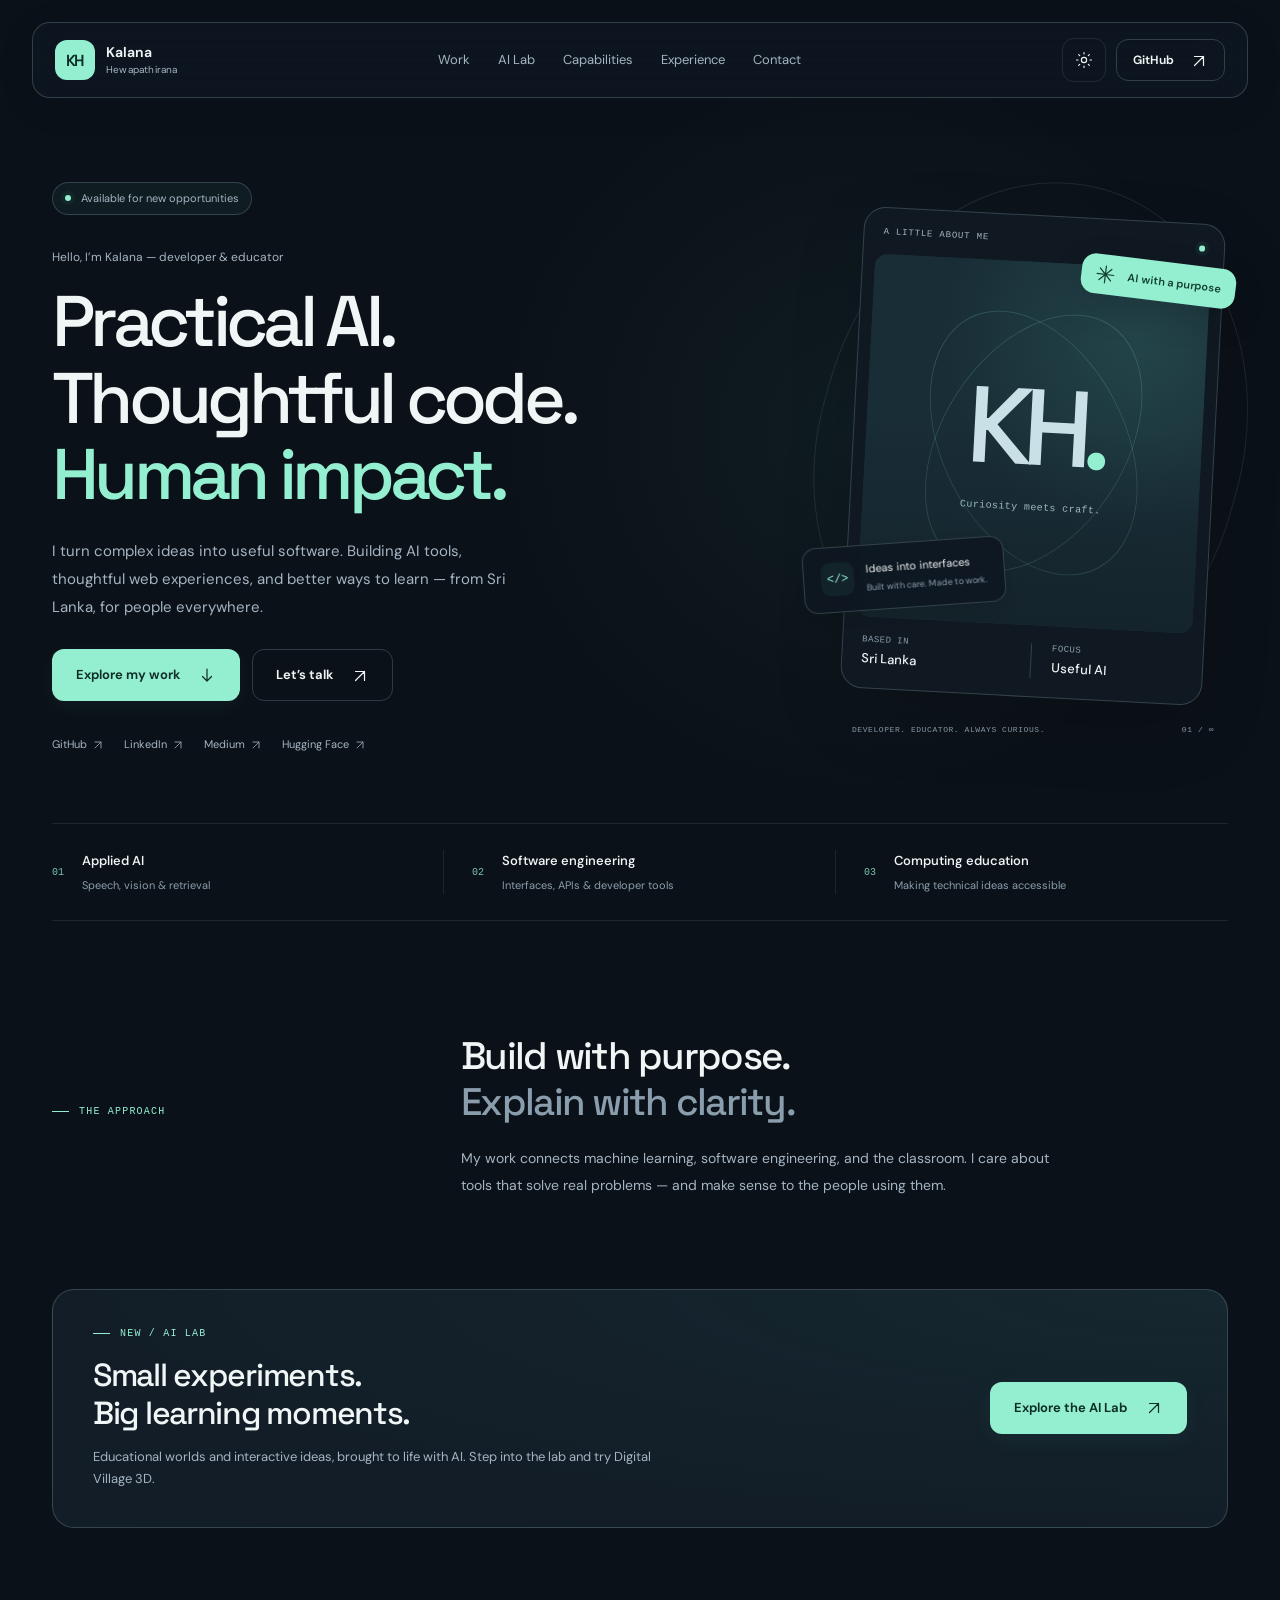
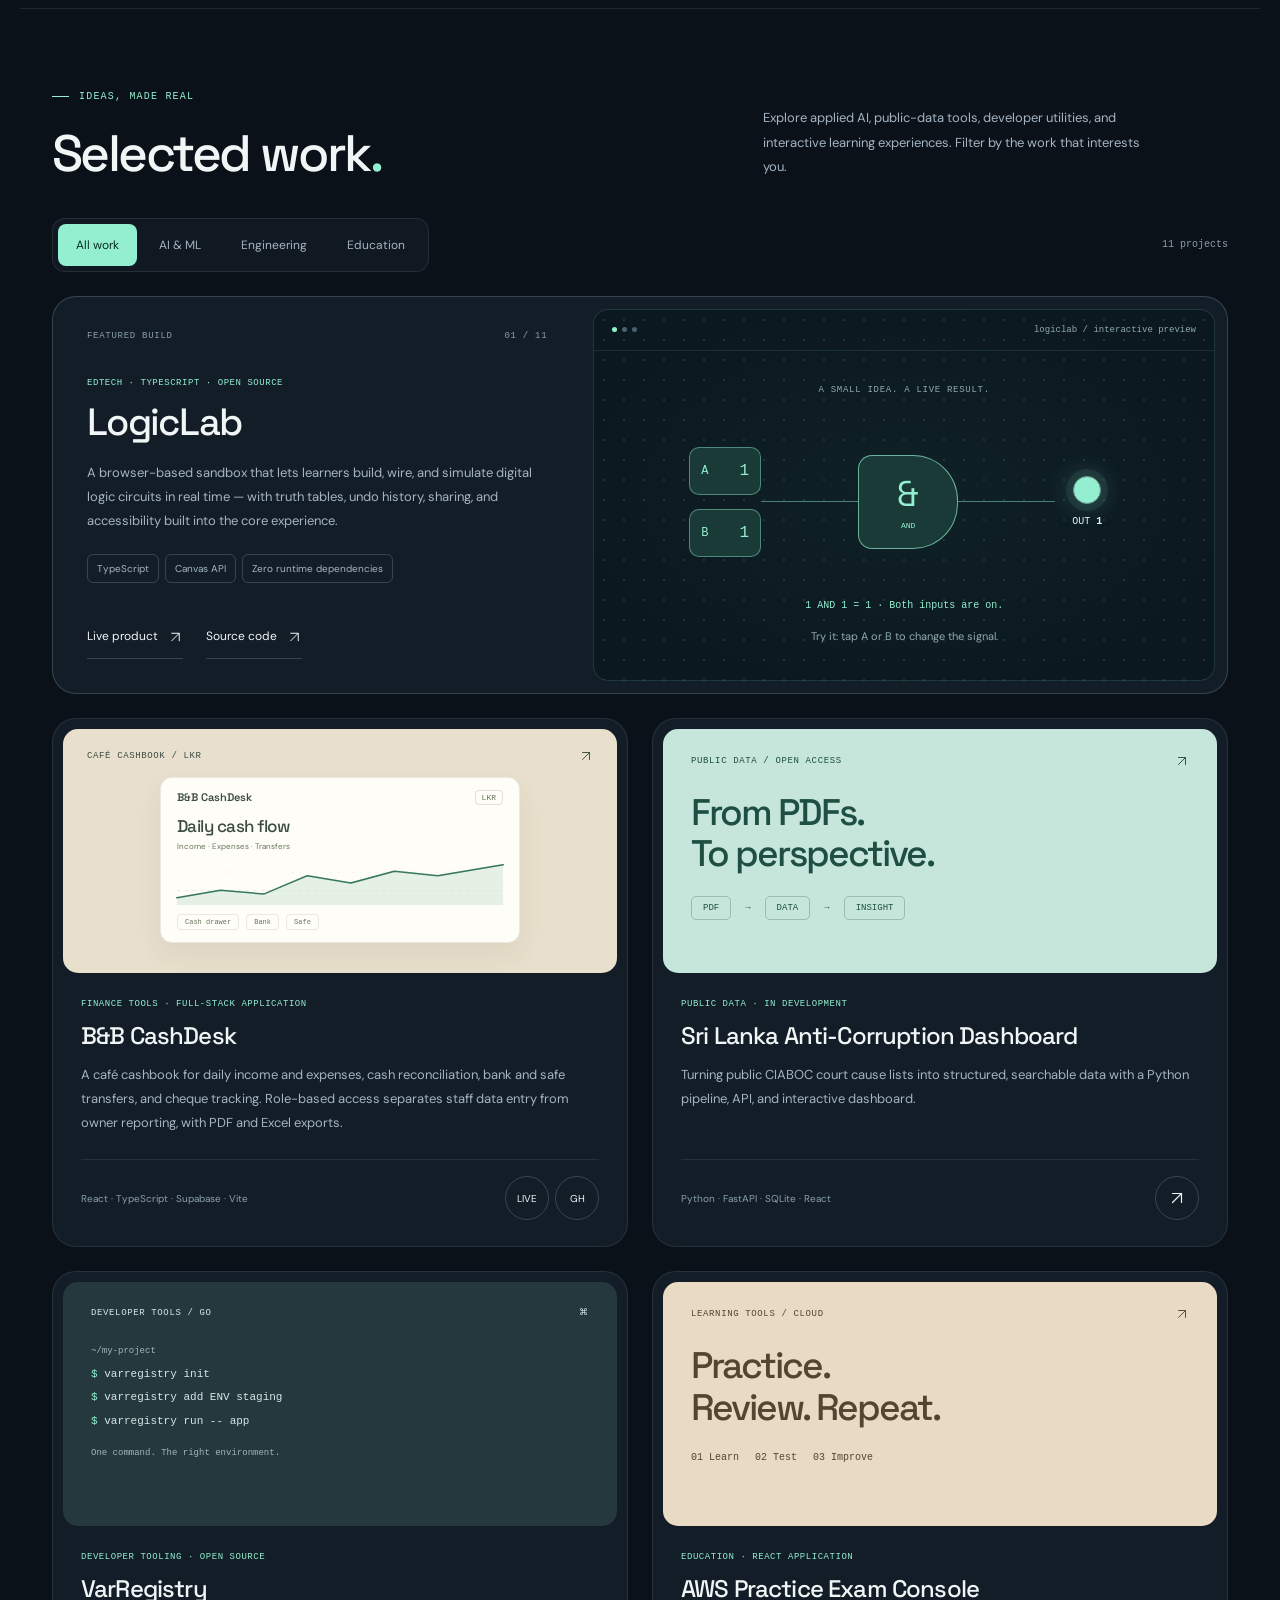
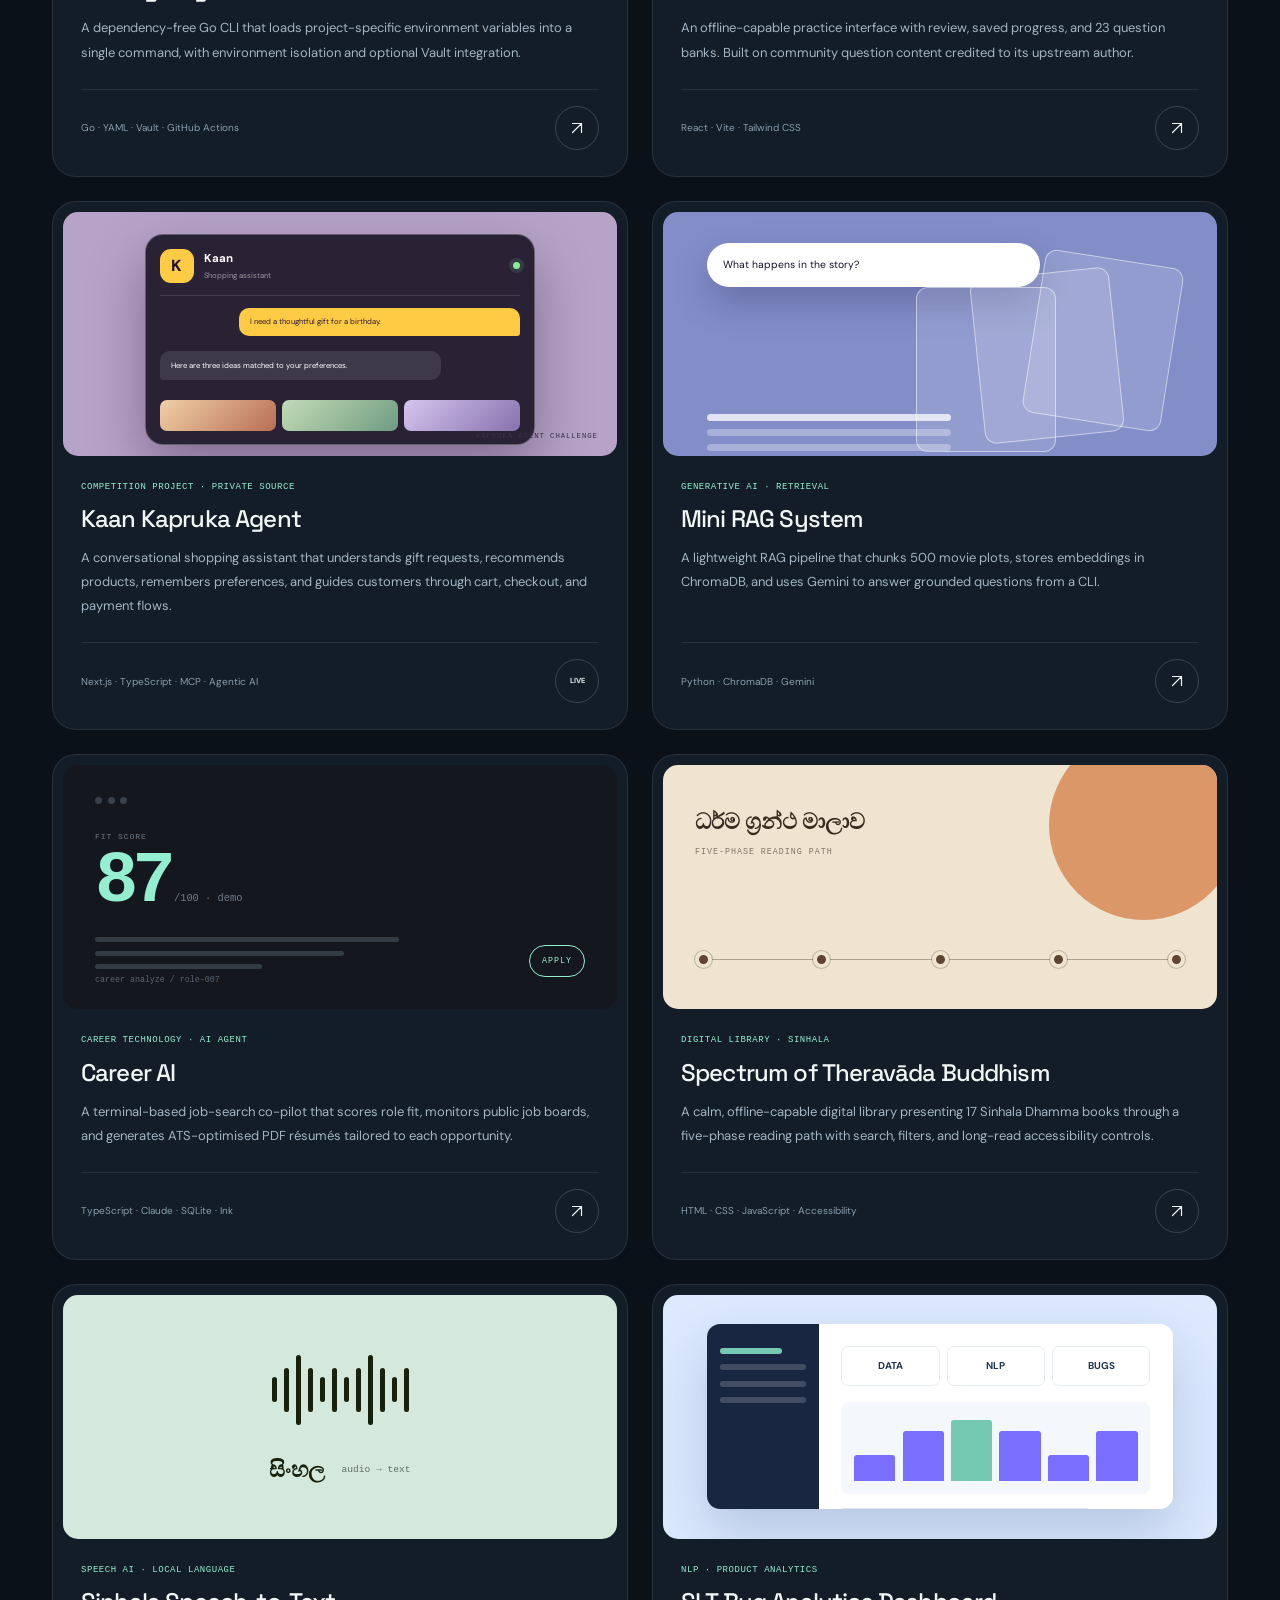
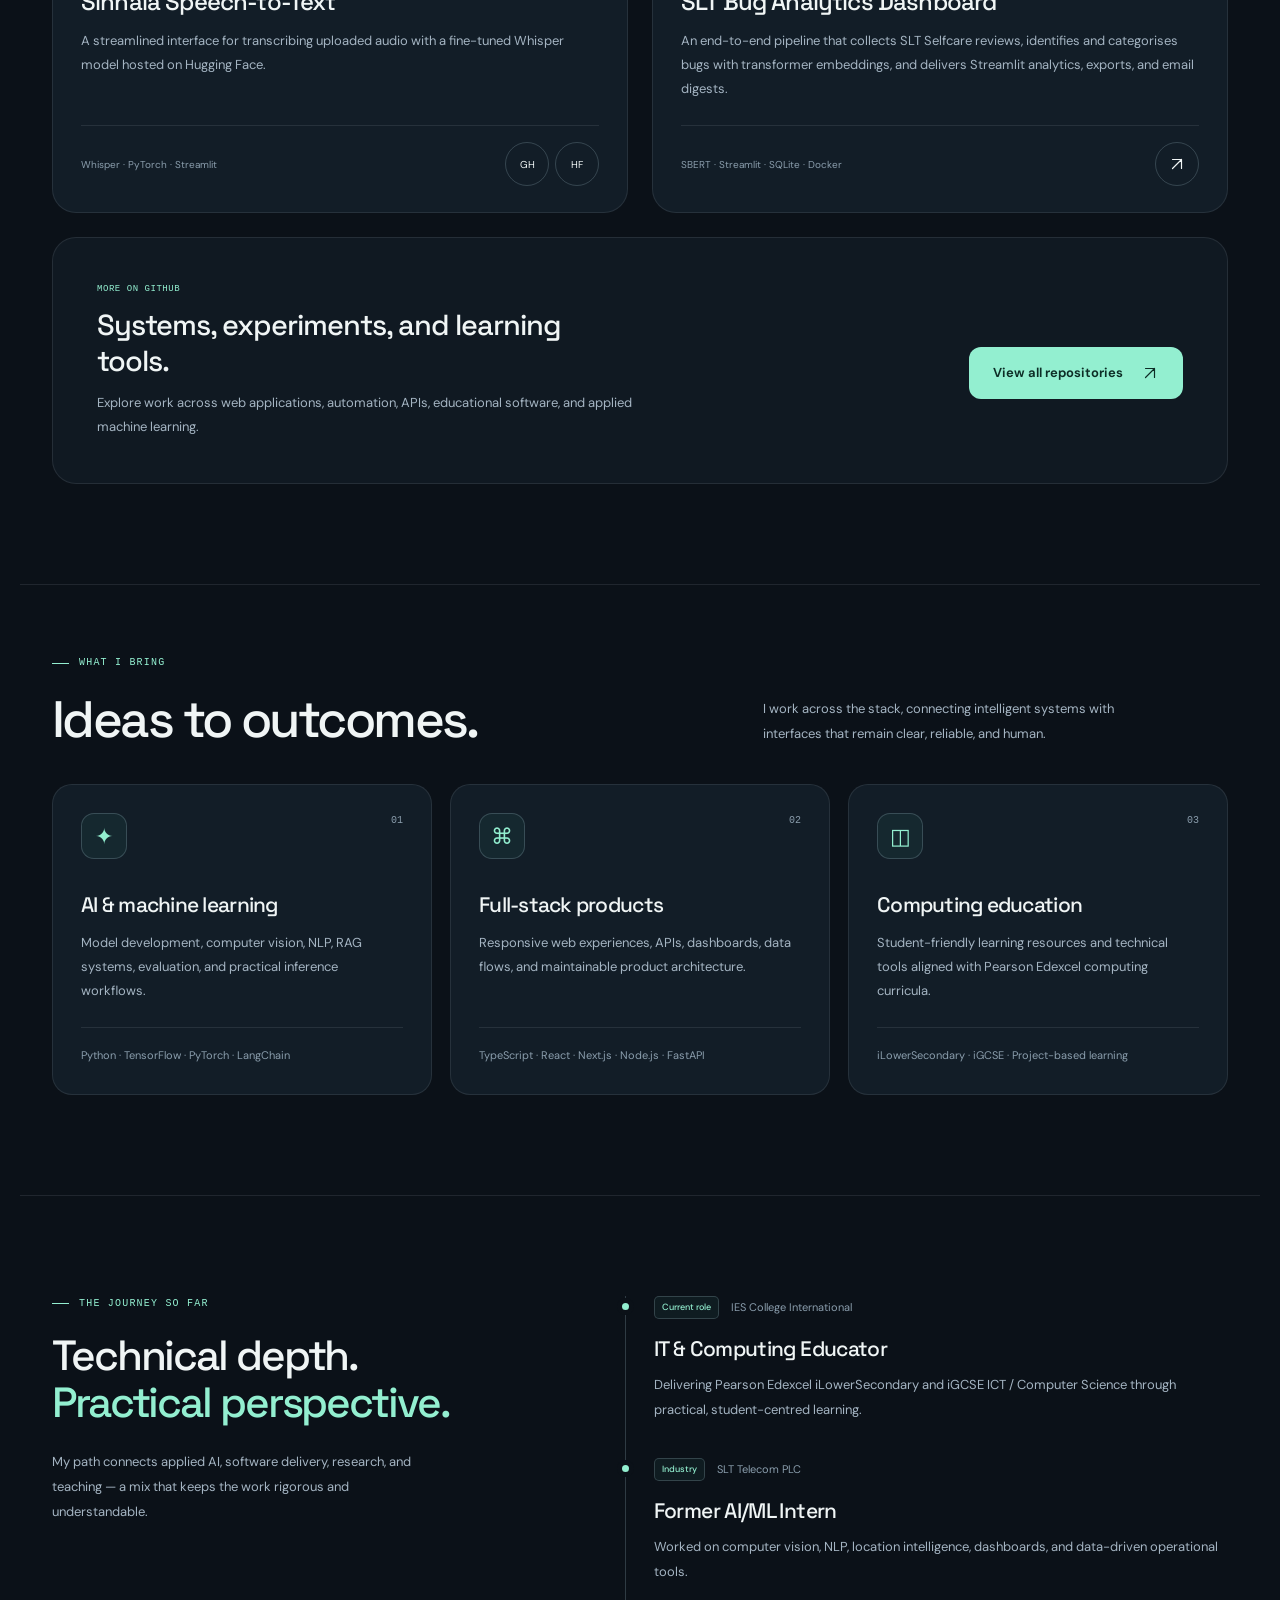
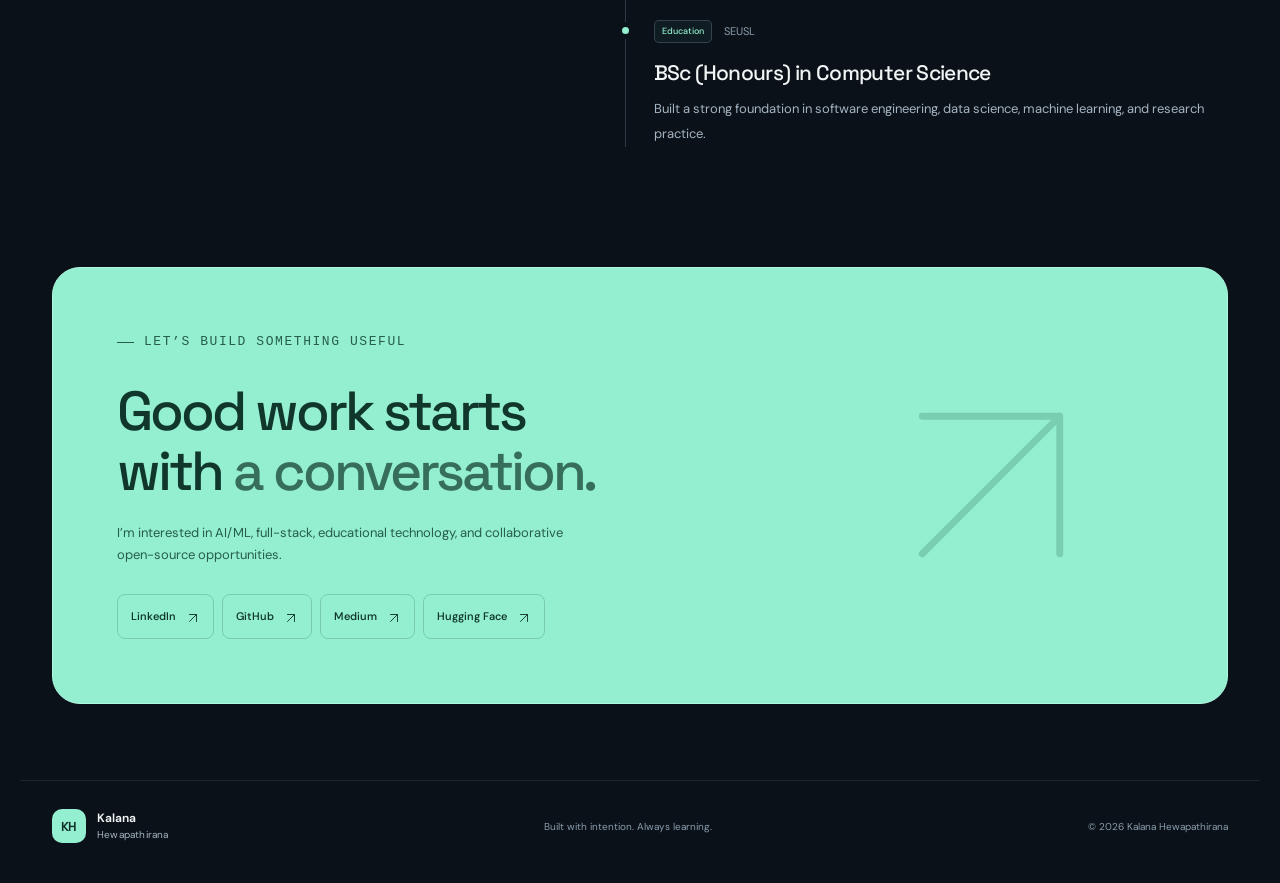
==== commit fd78a8ea: "Add educational AI Lab with Digital Village 3D" ====
--- a/index.html
+++ b/index.html
@@ -29,7 +29,7 @@
         if (theme === 'light' || theme === 'dark') document.documentElement.dataset.theme = theme;
       } catch (_) {}
     </script>
-    <link rel="stylesheet" href="styles.css?v=20261111" />
+    <link rel="stylesheet" href="styles.css?v=20261116" />
     <title>Kalana Hewapathirana — Portfolio</title>
     <script type="application/ld+json">
       {
@@ -59,6 +59,7 @@
 
       <nav id="main-navigation" class="nav" aria-label="Main navigation" data-nav>
         <a href="#work">Work</a>
+        <a href="lab/">AI Lab</a>
         <a href="#capabilities">Capabilities</a>
         <a href="#experience">Experience</a>
         <a href="#contact">Contact</a>
@@ -187,6 +188,15 @@
         <p class="statement-note">My work connects machine learning, software engineering, and the classroom. I care about tools that solve real problems — and make sense to the people using them.</p></div>
       </section>
 
+      <aside class="lab-teaser section" aria-label="Explore the AI Lab">
+        <div>
+          <p class="section-index"><span></span> New / AI Lab</p>
+          <h2>Small experiments.<br />Big learning moments.</h2>
+          <p>Educational worlds and interactive ideas, brought to life with AI. Step into the lab and try Digital Village 3D.</p>
+        </div>
+        <a class="button button-primary" href="lab/">Explore the AI Lab <svg class="arrow-icon" viewBox="0 0 24 24" fill="none" aria-hidden="true"><path d="M6 18 18 6M6 6h12v12" /></svg></a>
+      </aside>
+
       <section class="work section" id="work">
         <div class="section-heading reveal">
           <div>
@@ -696,6 +706,7 @@
       <p>© <span data-year></span> Kalana Hewapathirana</p>
     </footer>
 
-    <script src="script.js?v=20261107" defer></script>
+    <script src="site.js?v=20261116" defer></script>
+    <script src="script.js?v=20261116" defer></script>
   </body>
 </html>
--- a/styles.css
+++ b/styles.css
@@ -921,3 +921,16 @@
   *, *::before, *::after { scroll-behavior: auto !important; animation: none !important; transition: none !important; }
   .project-card:hover, .button:hover { transform: none; }
 }
+
+/* The lab shares the portfolio shell, with its own experiment gallery. */
+.nav a[aria-current="page"] { color: var(--text); }
+.nav a[aria-current="page"]::after { opacity: 1; }
+.lab-teaser { display: flex; align-items: center; justify-content: space-between; gap: 40px; width: min(calc(100% - 64px), 1176px); margin: 0 auto 80px; padding: 36px 40px; border: 1px solid var(--line-strong); border-radius: 22px; background: radial-gradient(ellipse at 100% 0%, var(--glow), transparent 70%), var(--panel); }
+.lab-teaser .section-index { margin-bottom: 14px; }
+.lab-teaser h2 { margin-bottom: 14px; font-size: 32px; line-height: 1.2; letter-spacing: -.04em; }
+.lab-teaser p:last-child { max-width: 570px; color: var(--muted); font-size: 13px; margin-bottom: 0; }
+.lab-teaser .button { flex-shrink: 0; }
+@media (max-width: 700px) {
+  .lab-teaser { width: calc(100% - 48px); flex-direction: column; align-items: start; gap: 24px; padding: 28px 24px; margin-bottom: 60px; }
+  .lab-teaser h2 { font-size: 28px; }
+}
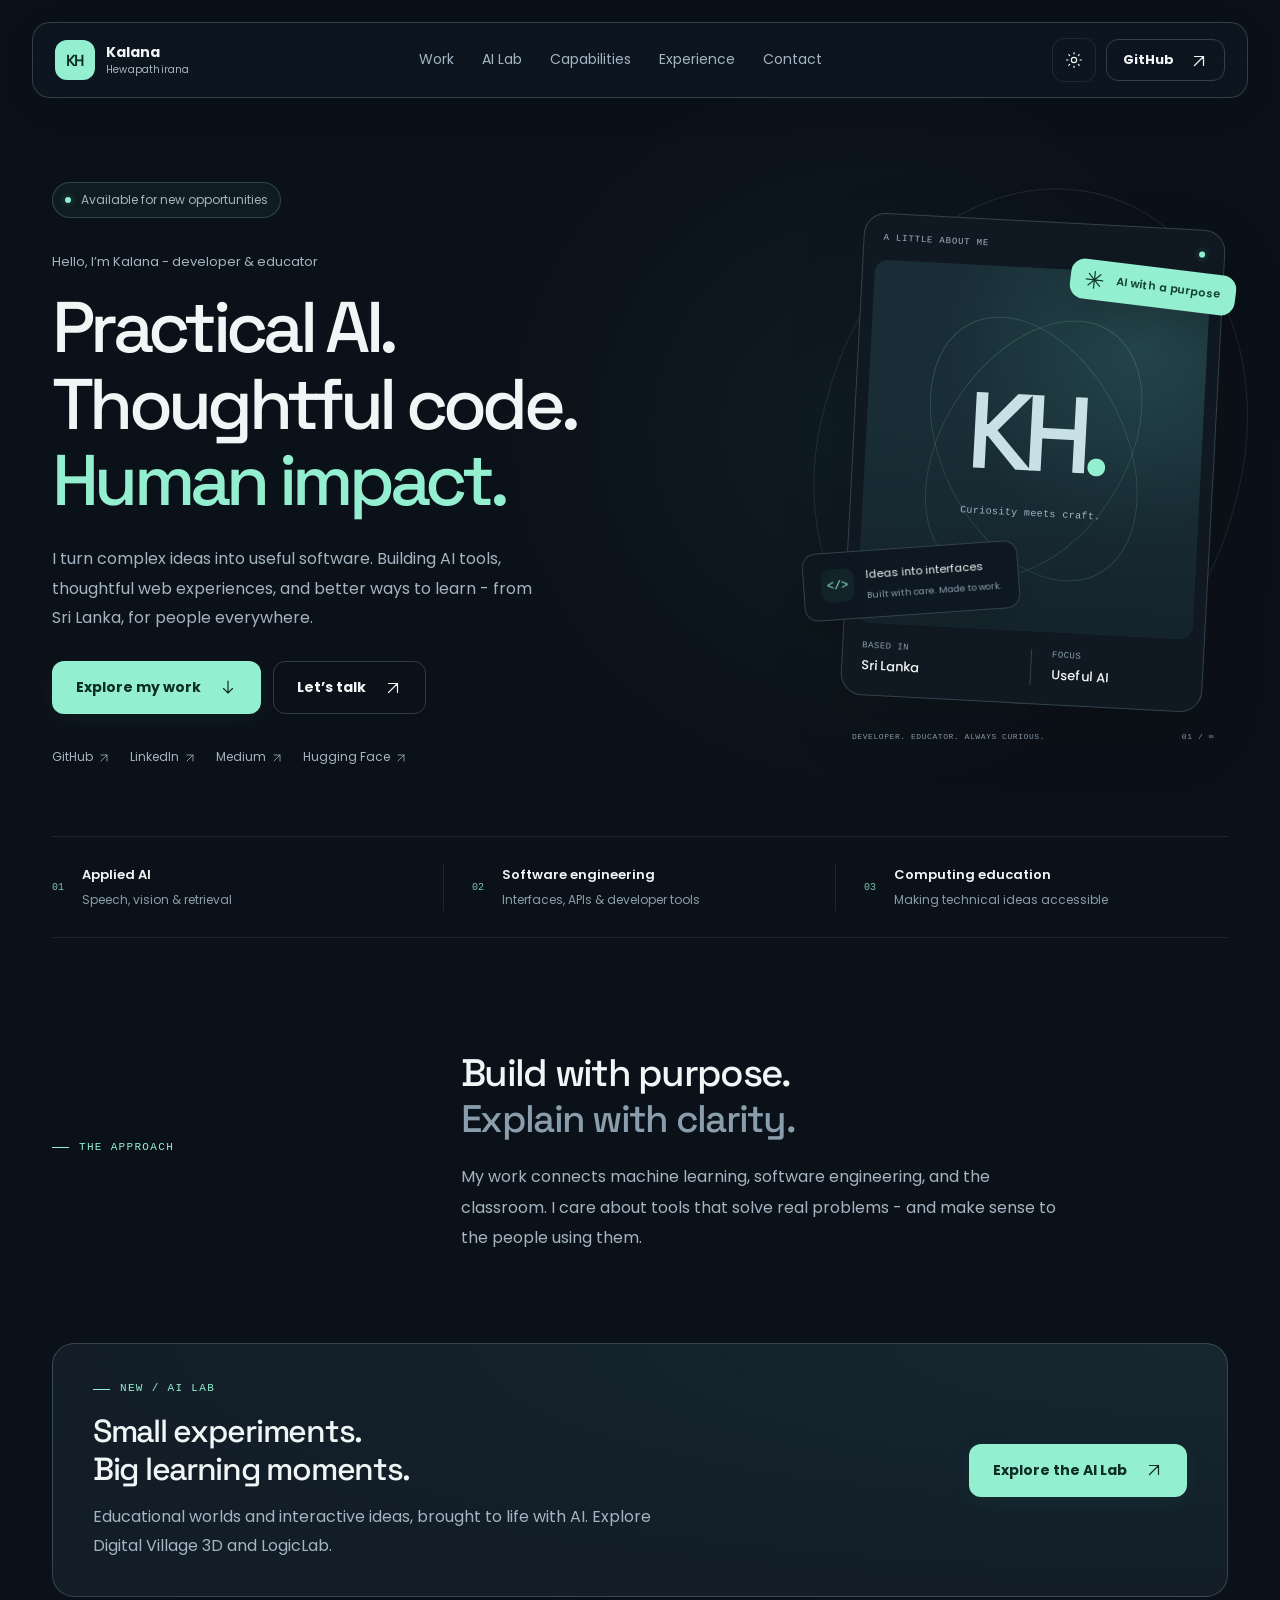
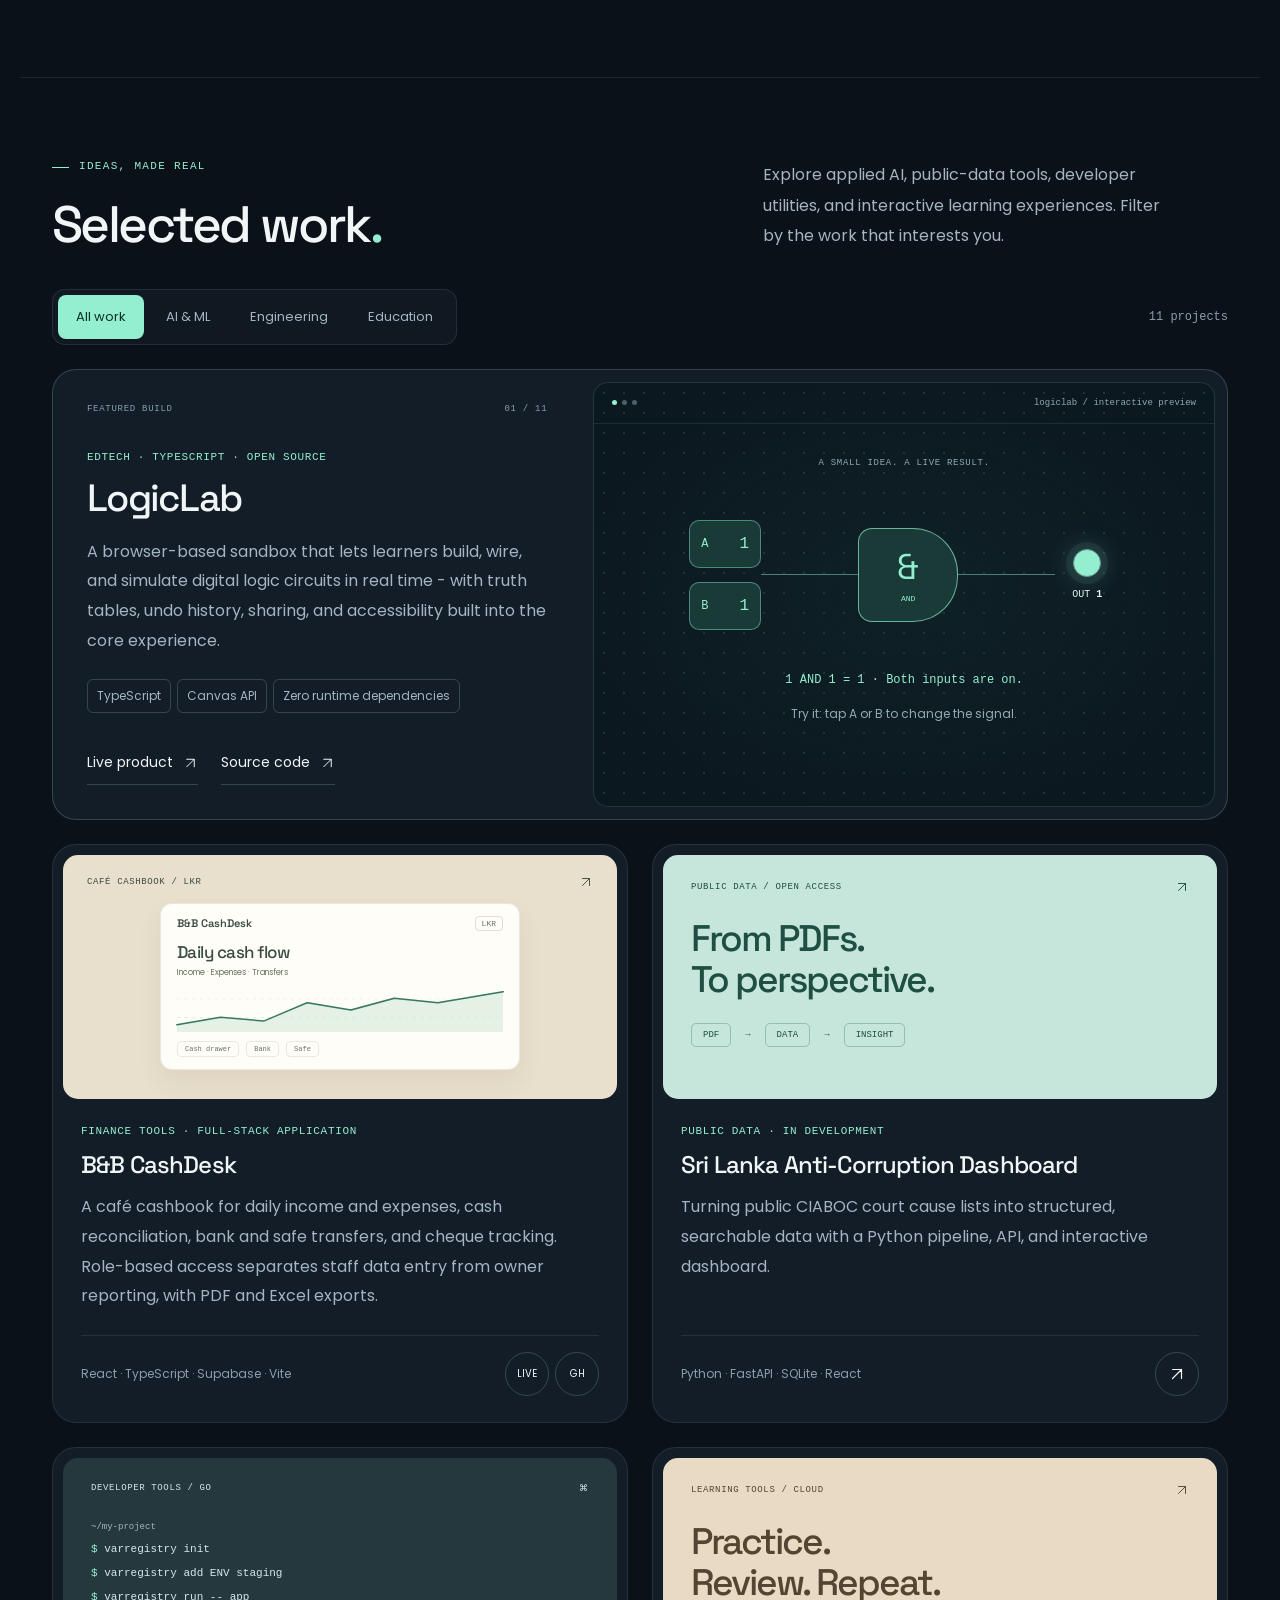
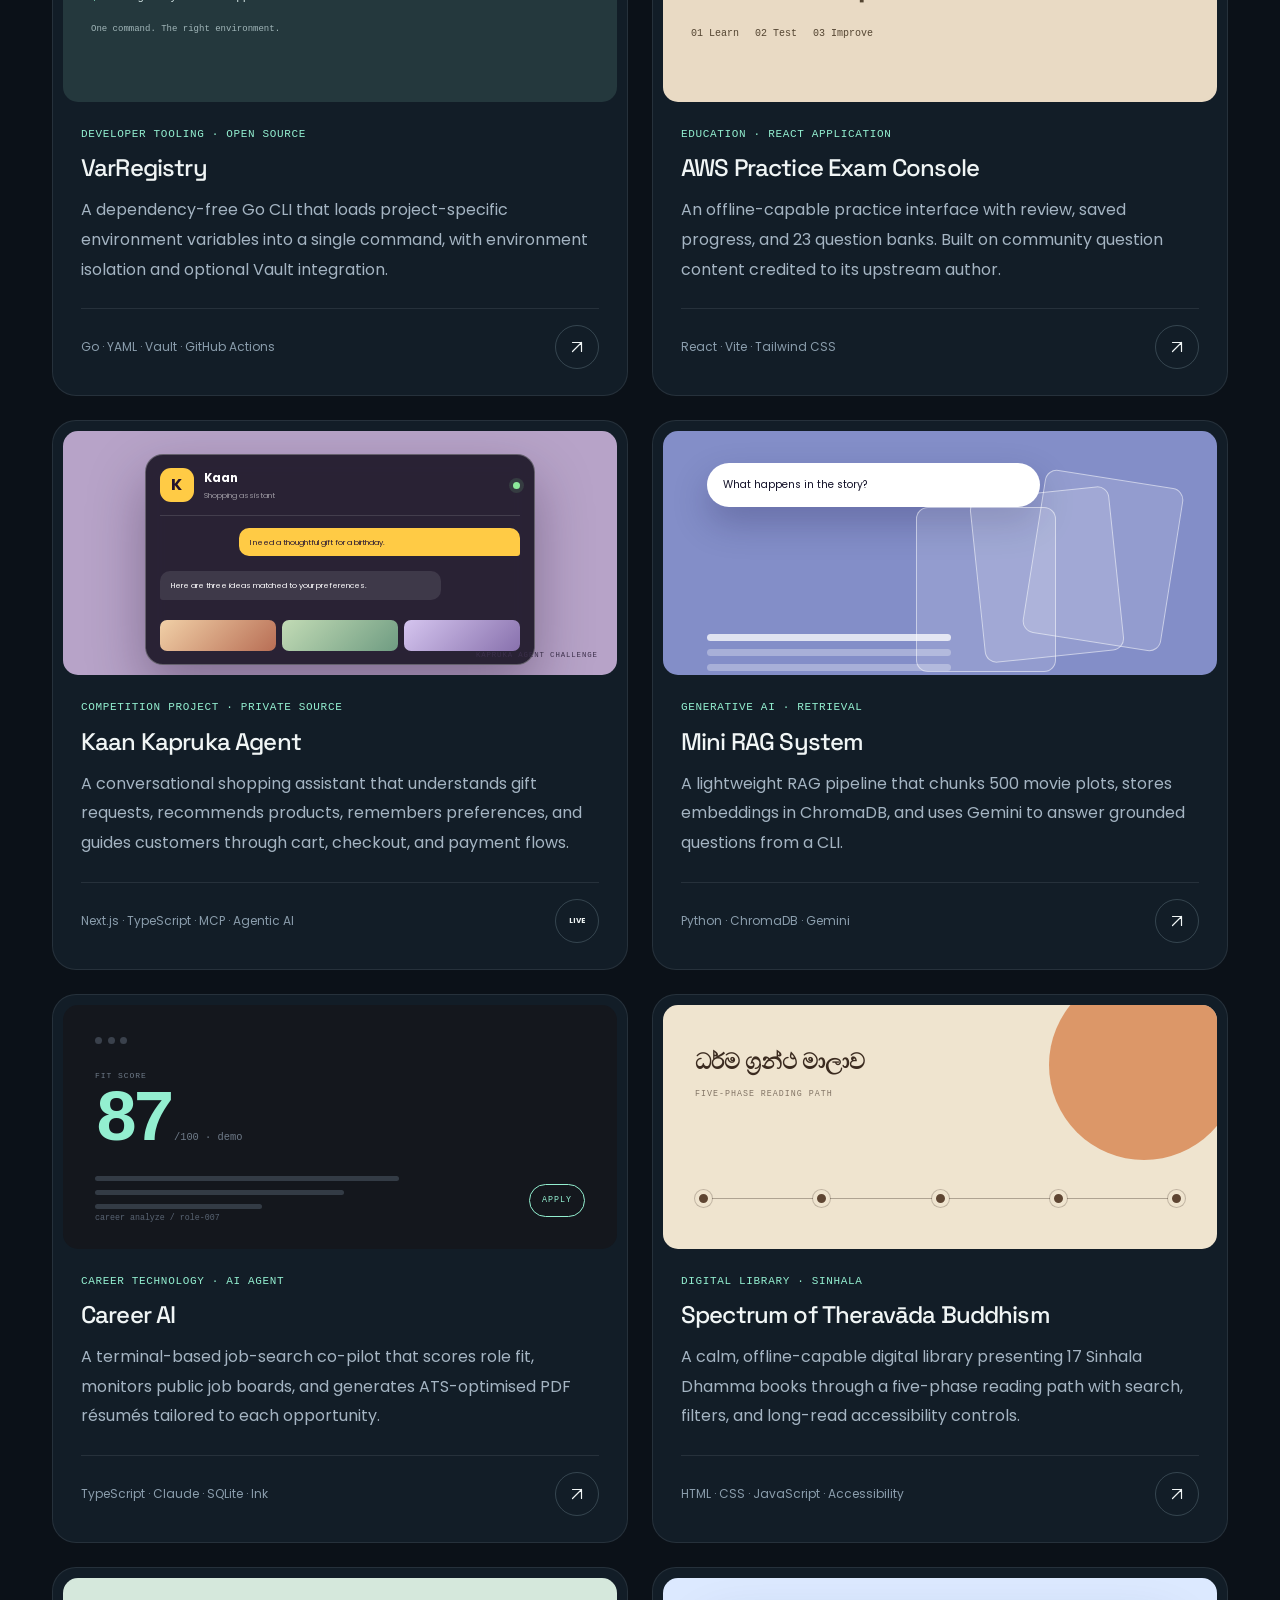
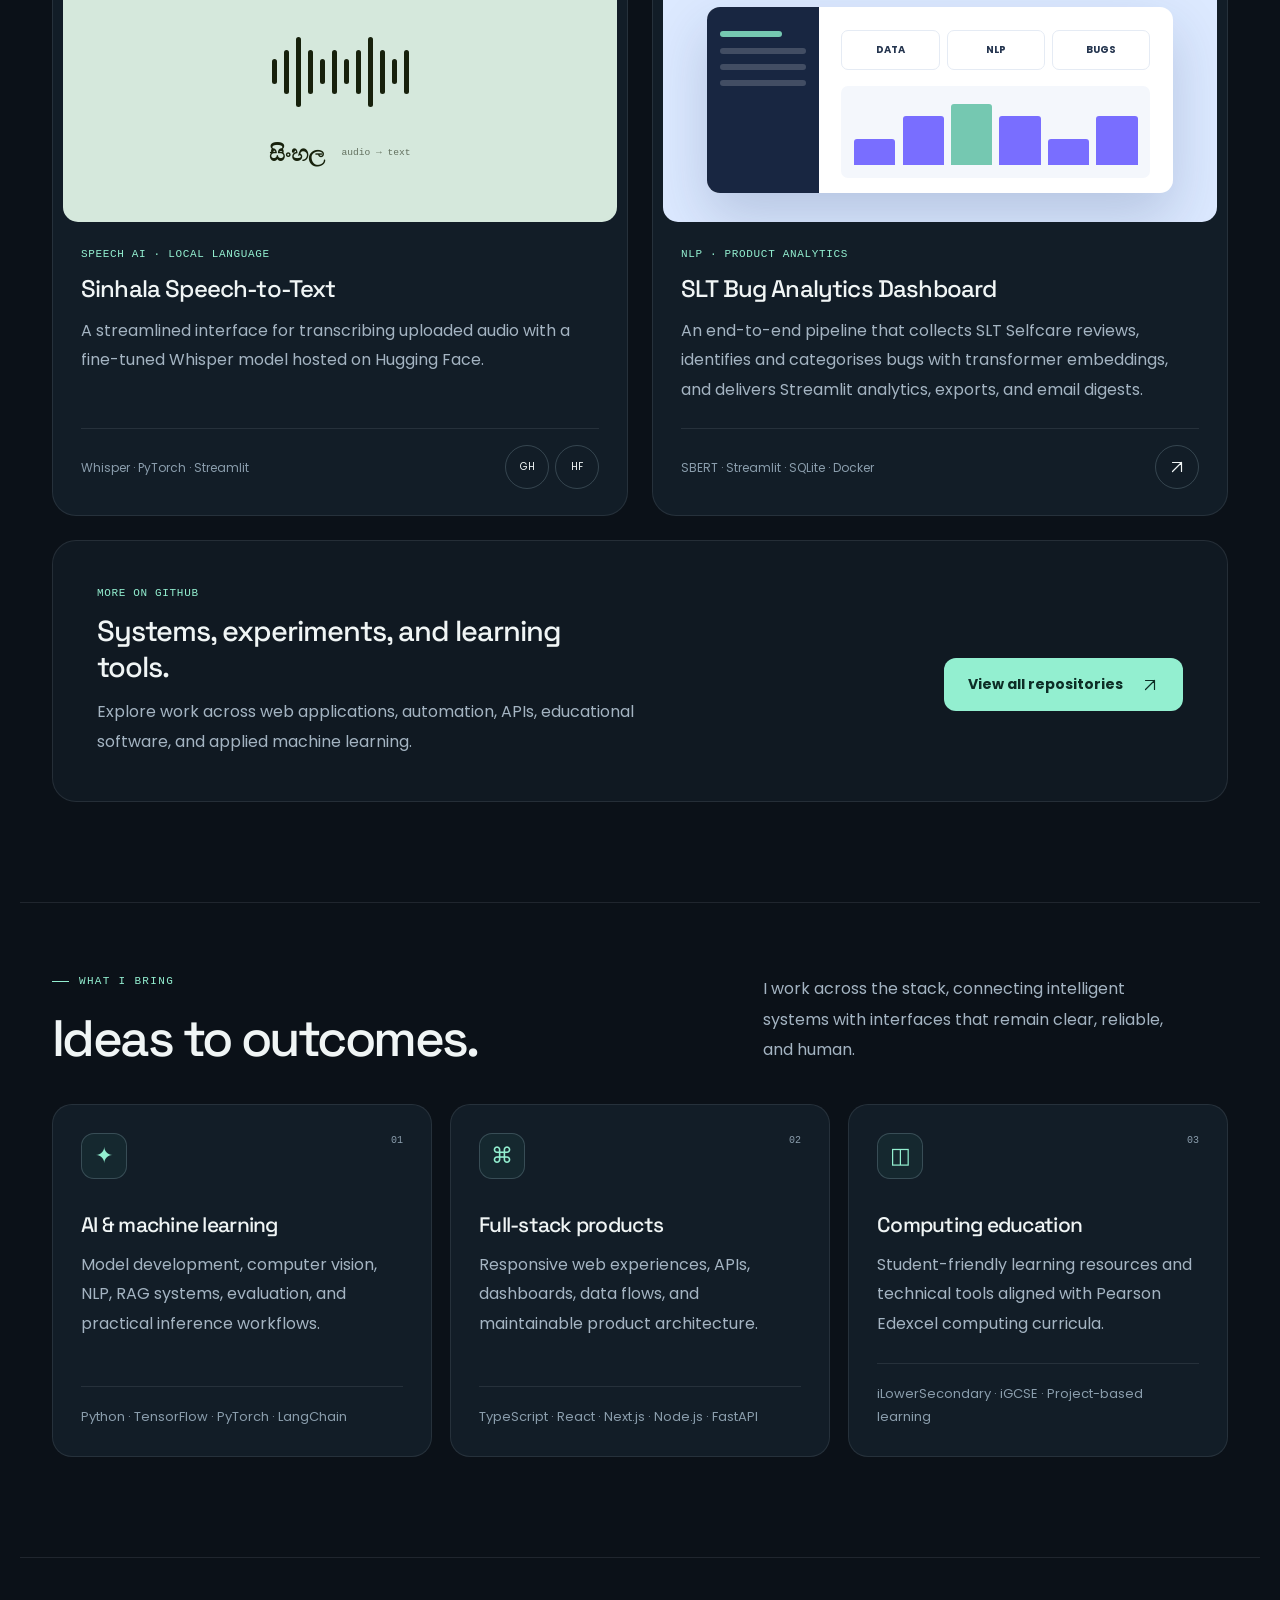
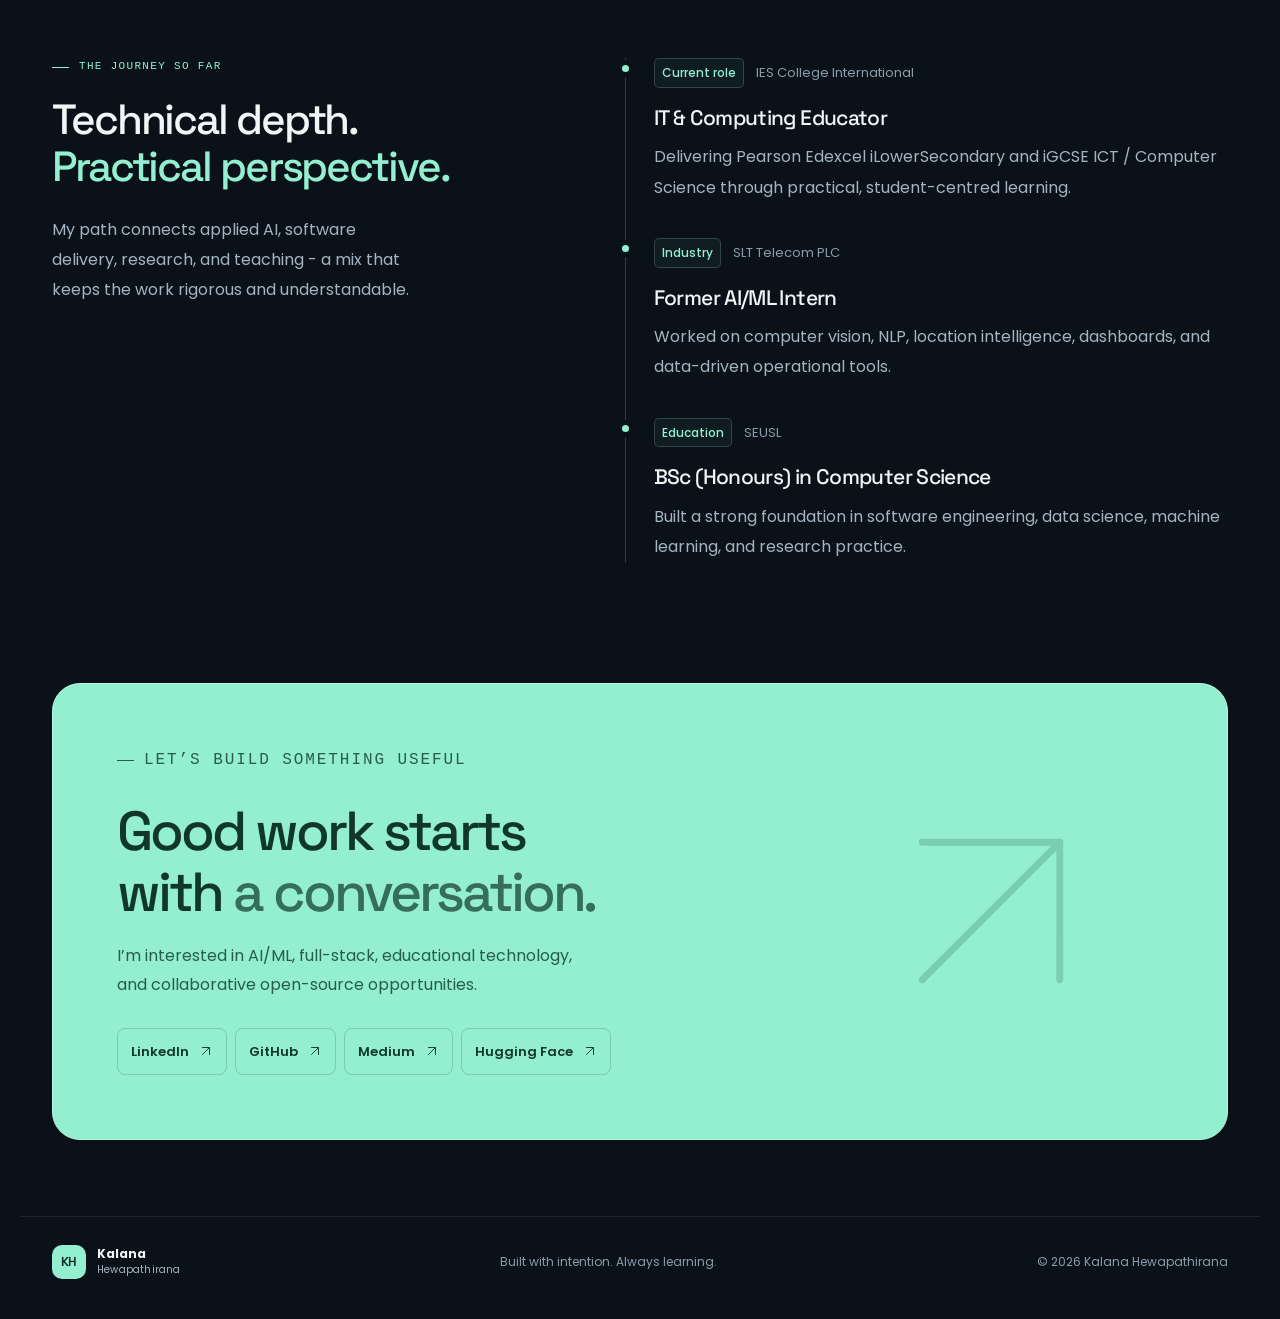
==== commit 1be78e4f: "Add LogicLab to AI Lab and improve typography" ====
--- a/index.html
+++ b/index.html
@@ -5,12 +5,12 @@
     <meta name="viewport" content="width=device-width, initial-scale=1.0" />
     <meta
       name="description"
-      content="Portfolio of Kalana Hewapathirana — AI/ML engineer, full-stack developer, and computing educator building practical technology products."
+      content="Portfolio of Kalana Hewapathirana - AI/ML engineer, full-stack developer, and computing educator building practical technology products."
     />
     <meta name="theme-color" content="#0b1118" />
     <meta
       property="og:title"
-      content="Kalana Hewapathirana — AI/ML &amp; Full-Stack Developer"
+      content="Kalana Hewapathirana - AI/ML &amp; Full-Stack Developer"
     />
     <meta
       property="og:description"
@@ -19,7 +19,7 @@
     <meta property="og:type" content="website" />
     <link rel="icon" href="favicon.svg" type="image/svg+xml" />
     <link rel="preload" href="assets/fonts/space-grotesk-latin.woff2" as="font" type="font/woff2" crossorigin />
-    <link rel="preload" href="assets/fonts/dm-sans-latin.woff2" as="font" type="font/woff2" crossorigin />
+    <link rel="preload" href="assets/fonts/poppins-latin-400-normal.woff2" as="font" type="font/woff2" crossorigin />
     <link rel="canonical" href="https://kaan84k.github.io/" />
     <meta property="og:url" content="https://kaan84k.github.io/" />
     <meta name="twitter:card" content="summary" />
@@ -29,8 +29,8 @@
         if (theme === 'light' || theme === 'dark') document.documentElement.dataset.theme = theme;
       } catch (_) {}
     </script>
-    <link rel="stylesheet" href="styles.css?v=20261116" />
-    <title>Kalana Hewapathirana — Portfolio</title>
+    <link rel="stylesheet" href="styles.css?v=20261116-2" />
+    <title>Kalana Hewapathirana - Portfolio</title>
     <script type="application/ld+json">
       {
         "@context": "https://schema.org",
@@ -52,7 +52,7 @@
     <a class="skip-link" href="#main">Skip to content</a>
 
     <header class="site-header" data-header>
-      <a class="brand" href="#top" aria-label="Kalana Hewapathirana — Home">
+      <a class="brand" href="#top" aria-label="Kalana Hewapathirana - Home">
         <span class="brand-mark">KH</span>
         <span class="brand-text">Kalana<small>Hewapathirana</small></span>
       </a>
@@ -105,9 +105,9 @@
           <div class="availability">
             <span></span> Available for new opportunities
           </div>
-          <p class="eyebrow">Hello, I’m Kalana — developer &amp; educator</p>
+          <p class="eyebrow">Hello, I’m Kalana - developer &amp; educator</p>
           <h1>Practical AI.<br />Thoughtful code.<br /><em>Human impact.</em></h1>
-          <p class="hero-lede">I turn complex ideas into useful software. Building AI tools, thoughtful web experiences, and better ways to learn — from Sri Lanka, for people everywhere.</p>
+          <p class="hero-lede">I turn complex ideas into useful software. Building AI tools, thoughtful web experiences, and better ways to learn - from Sri Lanka, for people everywhere.</p>
           <div class="hero-actions">
             <a class="button button-primary" href="#work"
               >Explore my work <svg class="arrow-icon arrow-down" viewBox="0 0 24 24" fill="none" aria-hidden="true"><path d="M12 4v16m-6-6 6 6 6-6" /></svg></a
@@ -185,14 +185,14 @@
       <section class="statement section reveal" aria-label="Professional approach">
         <p class="section-index"><span></span> The approach</p>
         <div><h2>Build with purpose.<br/><span>Explain with clarity.</span></h2>
-        <p class="statement-note">My work connects machine learning, software engineering, and the classroom. I care about tools that solve real problems — and make sense to the people using them.</p></div>
+        <p class="statement-note">My work connects machine learning, software engineering, and the classroom. I care about tools that solve real problems - and make sense to the people using them.</p></div>
       </section>
 
       <aside class="lab-teaser section" aria-label="Explore the AI Lab">
         <div>
           <p class="section-index"><span></span> New / AI Lab</p>
           <h2>Small experiments.<br />Big learning moments.</h2>
-          <p>Educational worlds and interactive ideas, brought to life with AI. Step into the lab and try Digital Village 3D.</p>
+          <p>Educational worlds and interactive ideas, brought to life with AI. Explore Digital Village 3D and LogicLab.</p>
         </div>
         <a class="button button-primary" href="lab/">Explore the AI Lab <svg class="arrow-icon" viewBox="0 0 24 24" fill="none" aria-hidden="true"><path d="M6 18 18 6M6 6h12v12" /></svg></a>
       </aside>
@@ -224,7 +224,7 @@
             <h3>LogicLab</h3>
             <p>
               A browser-based sandbox that lets learners build, wire, and
-              simulate digital logic circuits in real time — with truth tables,
+              simulate digital logic circuits in real time - with truth tables,
               undo history, sharing, and accessibility built into the core
               experience.
             </p>
@@ -609,7 +609,7 @@
           <h2>Technical depth.<br /><em>Practical perspective.</em></h2>
           <p>
             My path connects applied AI, software delivery, research, and
-            teaching — a mix that keeps the work rigorous and understandable.
+            teaching - a mix that keeps the work rigorous and understandable.
           </p>
         </div>
         <div class="timeline reveal">
--- a/styles.css
+++ b/styles.css
@@ -1,9 +1,30 @@
-/* Local variable fonts keep the design consistent without a third-party request. */
+/* Self-hosted fonts keep the design consistent without third-party requests. */
 @font-face {
-  font-family: "DM Sans";
-  src: url("assets/fonts/dm-sans-latin.woff2") format("woff2");
+  font-family: "Poppins";
+  src: url("assets/fonts/poppins-latin-400-normal.woff2") format("woff2");
   font-style: normal;
-  font-weight: 100 1000;
+  font-weight: 400;
+  font-display: swap;
+}
+@font-face {
+  font-family: "Poppins";
+  src: url("assets/fonts/poppins-latin-500-normal.woff2") format("woff2");
+  font-style: normal;
+  font-weight: 500;
+  font-display: swap;
+}
+@font-face {
+  font-family: "Poppins";
+  src: url("assets/fonts/poppins-latin-600-normal.woff2") format("woff2");
+  font-style: normal;
+  font-weight: 600;
+  font-display: swap;
+}
+@font-face {
+  font-family: "Poppins";
+  src: url("assets/fonts/poppins-latin-700-normal.woff2") format("woff2");
+  font-style: normal;
+  font-weight: 700;
   font-display: swap;
 }
 @font-face {
@@ -32,6 +53,7 @@
   --radius: 24px;
   --mono: "SFMono-Regular", Consolas, "Liberation Mono", monospace;
   --heading: "Space Grotesk", Arial, sans-serif;
+  --body: "Poppins", Arial, sans-serif;
 }
 html[data-theme="light"] {
   color-scheme: light;
@@ -55,7 +77,7 @@
   margin: 0;
   color: var(--text);
   background: var(--bg);
-  font: 400 16px/1.7 "DM Sans", Arial, sans-serif;
+  font: 400 16px/1.8 var(--body);
   -webkit-font-smoothing: antialiased;
   overflow-x: clip;
 }
@@ -104,7 +126,7 @@
 .brand-mark { display: grid; place-items: center; width: 40px; height: 40px; font: 600 16px var(--heading); letter-spacing: -.07em; border-radius: 12px; background: var(--accent); color: var(--accent-ink); }
 .brand-text { font-weight: 650; font-size: 14px; }
 .brand-text small { display: block; margin-top: 3px; font-size: 10px; font-weight: 400; color: var(--muted); letter-spacing: .02em; }
-.nav { display: flex; align-items: center; gap: 28px; color: var(--muted); font-size: 13px; }
+.nav { display: flex; align-items: center; gap: 28px; color: var(--muted); font-size: 14px; }
 .nav a { position: relative; padding-block: 10px; transition: color .2s; }
 .nav a::after { content: ""; position: absolute; bottom: 3px; left: 50%; width: 4px; height: 4px; border-radius: 50%; background: var(--accent); opacity: 0; transition: opacity .2s; }
 .nav a:hover, .nav a[aria-current="location"] { color: var(--text); }
@@ -117,14 +139,14 @@
 .menu-button span { width: 18px; height: 1px; background: currentColor; transition: transform .2s; }
 .menu-button[aria-expanded="true"] span:first-child { transform: translateY(4.5px) rotate(45deg); }
 .menu-button[aria-expanded="true"] span:last-child { transform: translateY(-4.5px) rotate(-45deg); }
-.button { display: inline-flex; justify-content: center; align-items: center; gap: 18px; min-height: 52px; padding: 13px 23px; border: 1px solid transparent; border-radius: 12px; font-size: 13px; font-weight: 650; transition: background .2s, transform .2s, border-color .2s; }
+.button { display: inline-flex; justify-content: center; align-items: center; gap: 18px; min-height: 52px; padding: 13px 23px; border: 1px solid transparent; border-radius: 12px; font-size: 14px; font-weight: 650; transition: background .2s, transform .2s, border-color .2s; }
 .button:hover { transform: translateY(-2px); }
 .button-primary { background: var(--accent); color: var(--accent-ink); box-shadow: 0 6px 25px var(--glow); }
 .button-primary:hover { background: color-mix(in srgb, var(--accent), var(--text) 12%); }
 .button-text { color: var(--text); border-color: var(--line-strong); }
 .button-text:hover { background: var(--panel); }
 .button-quiet { border-color: var(--line-strong); }
-.button-small { min-height: 42px; padding: 8px 16px; font-size: 12px; gap: 16px; }
+.button-small { min-height: 42px; padding: 8px 16px; font-size: 13px; gap: 16px; }
 .button-light { background: var(--text); color: var(--bg); }
 .hero {
   position: relative;
@@ -137,14 +159,14 @@
 }
 .hero::before { content: ""; z-index: -1; pointer-events: none; position: absolute; width: 800px; max-width: 100vw; height: 800px; top: 30px; right: 0; background: radial-gradient(ellipse at center, var(--glow), transparent 65%); }
 .hero-copy { min-width: 0; position: relative; z-index: 2; }
-.availability { display: inline-flex; align-items: center; gap: 10px; padding: 6px 12px; border: 1px solid var(--line-strong); border-radius: 100px; color: var(--muted); font-size: 11px; background: var(--glow); }
+.availability { display: inline-flex; align-items: center; gap: 10px; padding: 6px 12px; border: 1px solid var(--line-strong); border-radius: 100px; color: var(--muted); font-size: 12px; background: var(--glow); }
 .availability > span, .live-dot { width: 6px; height: 6px; flex-shrink: 0; background: var(--accent); border-radius: 50%; box-shadow: 0 0 0 4px var(--glow); }
-.eyebrow { color: var(--muted); font-size: 12px; margin: 32px 0 16px; }
+.eyebrow { color: var(--muted); font-size: 13px; margin: 32px 0 16px; }
 h1 { font-size: clamp(48px, 5.6vw, 80px); line-height: 1.07; letter-spacing: -.065em; margin-bottom: 25px; }
 h1 em { display: inline-block; }
-.hero-lede { max-width: 485px; font-size: 15px; line-height: 1.85; color: var(--muted); margin-bottom: 28px; }
+.hero-lede { max-width: 485px; font-size: 16px; line-height: 1.85; color: var(--muted); margin-bottom: 28px; }
 .hero-actions { display: flex; align-items: center; gap: 12px; flex-wrap: wrap; }
-.social-rail { display: flex; align-items: center; gap: 20px; flex-wrap: wrap; margin-top: 28px; font-size: 11px; color: var(--muted); }
+.social-rail { display: flex; align-items: center; gap: 20px; flex-wrap: wrap; margin-top: 28px; font-size: 12px; color: var(--muted); }
 .social-rail > span { display: none; }
 .social-rail a { display: inline-flex; align-items: center; gap: 5px; min-height: 30px; transition: color .2s; }
 .social-rail a:hover { color: var(--accent); }
@@ -182,36 +204,36 @@
 .proof-number { color: var(--accent); font: 10px var(--mono); opacity: .8; }
 .hero-proof > div > div { display: flex; flex-direction: column; gap: 3px; }
 .hero-proof strong { font-size: 13px; font-weight: 550; }
-.hero-proof div div span { color: var(--faint); font-size: 11px; }
-.section-index { display: flex; align-items: center; gap: 10px; color: var(--accent); font: 10px/1.6 var(--mono); text-transform: uppercase; letter-spacing: .12em; margin-bottom: 20px; }
+.hero-proof div div span { color: var(--faint); font-size: 12px; }
+.section-index { display: flex; align-items: center; gap: 10px; color: var(--accent); font: 11px/1.6 var(--mono); text-transform: uppercase; letter-spacing: .12em; margin-bottom: 20px; }
 .section-index > span { width: 17px; height: 1px; background: currentColor; flex-shrink: 0; }
 .statement { display: grid; grid-template-columns: .65fr 1.35fr; gap: 40px; padding-top: 64px; padding-bottom: 90px; }
 .statement > .section-index { padding-top: 12px; }
 .statement h2 { font-size: clamp(28px, 3vw, 42px); line-height: 1.2; letter-spacing: -.045em; margin-bottom: 20px; }
 .statement h2 span { color: var(--faint); }
-.statement-note { margin: 0; max-width: 610px; color: var(--muted); font-size: 14px; line-height: 1.9; }
+.statement-note { margin: 0; max-width: 610px; color: var(--muted); font-size: 16px; line-height: 1.9; }
 .work { padding-top: 80px; border-top: 1px solid var(--line); }
 .section-heading { display: grid; grid-template-columns: 1fr .72fr; align-items: end; gap: 64px; margin-bottom: 36px; }
 .section-heading h2, .experience-intro h2 { margin-bottom: 0; font-size: clamp(36px, 4vw, 56px); line-height: 1.12; letter-spacing: -.05em; }
-.section-heading > p { max-width: 400px; margin-bottom: 2px; color: var(--muted); font-size: 13px; line-height: 1.9; }
+.section-heading > p { max-width: 400px; margin-bottom: 2px; color: var(--muted); font-size: 16px; line-height: 1.9; }
 .heading-dot { color: var(--accent); }
 .work-toolbar { display: flex; align-items: center; justify-content: space-between; gap: 20px; margin-bottom: 24px; }
 .project-filters { display: flex; flex-wrap: wrap; gap: 4px; padding: 5px; background: var(--bg-soft); border: 1px solid var(--line); border-radius: 13px; }
-.project-filters button { padding: 10px 18px; min-height: 42px; border: 0; border-radius: 8px; background: transparent; color: var(--muted); font-size: 12px; transition: color .2s, background .2s; }
+.project-filters button { padding: 10px 18px; min-height: 42px; border: 0; border-radius: 8px; background: transparent; color: var(--muted); font-size: 13px; transition: color .2s, background .2s; }
 .project-filters button:hover { color: var(--text); background: var(--panel-2); }
 .project-filters button[aria-pressed="true"] { color: var(--accent-ink); background: var(--accent); }
-.project-count { font: 10px var(--mono); color: var(--faint); white-space: nowrap; }
+.project-count { font: 12px var(--mono); color: var(--faint); white-space: nowrap; }
 .feature-project { display: grid; grid-template-columns: .9fr 1.1fr; overflow: hidden; border: 1px solid var(--line-strong); border-radius: var(--radius); background: var(--panel); }
 .project-copy { display: flex; flex-direction: column; padding: 34px; }
 .project-number { display: flex; justify-content: space-between; gap: 16px; margin-bottom: 35px; color: var(--faint); font: 9px var(--mono); letter-spacing: .08em; }
 .project-number::before { content: ""; display: none; }
-.project-type { margin-bottom: 10px; color: var(--accent); font: 9px/1.6 var(--mono); letter-spacing: .06em; text-transform: uppercase; }
+.project-type { margin-bottom: 10px; color: var(--accent); font: 11px/1.6 var(--mono); letter-spacing: .06em; text-transform: uppercase; }
 .project-copy h3 { font-size: 38px; letter-spacing: -.045em; margin-bottom: 15px; line-height: 1.2; }
-.project-copy > p { color: var(--muted); font-size: 13px; line-height: 1.85; }
+.project-copy > p { color: var(--muted); font-size: 16px; line-height: 1.85; }
 .tag-list { display: flex; gap: 6px; flex-wrap: wrap; padding: 0; margin: 8px 0 28px; list-style: none; }
-.tag-list li { padding: 5px 9px; border: 1px solid var(--line-strong); border-radius: 6px; font-size: 10px; color: var(--muted); }
+.tag-list li { padding: 5px 9px; border: 1px solid var(--line-strong); border-radius: 6px; font-size: 12px; color: var(--muted); }
 .project-links { display: flex; flex-wrap: wrap; gap: 23px; margin-top: auto; }
-.project-links a { display: flex; align-items: center; gap: 10px; min-height: 44px; font-size: 12px; border-bottom: 1px solid var(--line-strong); transition: color .2s; }
+.project-links a { display: flex; align-items: center; gap: 10px; min-height: 44px; font-size: 14px; border-bottom: 1px solid var(--line-strong); transition: color .2s; }
 .project-links a:hover { color: var(--accent); }
 .project-links .arrow-icon { width: 15px; }
 .project-preview { min-width: 0; margin: 12px; overflow: hidden; border: 1px solid #93efd026; border-radius: 15px; }
@@ -235,16 +257,16 @@
 .circuit-output { display: grid; justify-items: center; gap: 12px; width: 64px; font: 10px var(--mono); }
 .circuit-output i { width: 28px; height: 28px; border-radius: 50%; border: 1px solid #6d9390; background: #28433f; transition: background .2s, box-shadow .2s; }
 .circuit-output[data-on="true"] i { background: #93efd0; box-shadow: 0 0 0 7px #93efd012, 0 0 28px #93efd055; }
-.logic-result { text-align: center; color: #93efd0; font: 10px/1.8 var(--mono); }
-.demo-hint { margin: 12px 0 0; text-align: center; color: #91aab1; font-size: 11px; }
+.logic-result { text-align: center; color: #93efd0; font: 12px/1.8 var(--mono); }
+.demo-hint { margin: 12px 0 0; text-align: center; color: #91aab1; font-size: 12px; }
 .project-grid { display: grid; grid-template-columns: repeat(2, minmax(0, 1fr)); gap: 24px; margin-top: 24px; }
 .project-card { display: flex; flex-direction: column; min-width: 0; padding: 10px; border: 1px solid var(--line); border-radius: var(--radius); background: var(--panel); overflow: hidden; transition: transform .25s, border-color .25s, box-shadow .25s; }
 .project-card:hover { border-color: var(--line-strong); transform: translateY(-4px); box-shadow: 0 14px 35px #00000012; }
 .project-art { position: relative; overflow: hidden; min-height: 244px; height: 244px; border-radius: 15px; }
 .project-card-body { display: flex; flex-direction: column; flex: 1; padding: 24px 18px 16px; }
 .project-card h3 { margin-bottom: 12px; font-size: 24px; line-height: 1.25; letter-spacing: -.035em; }
-.project-card-body > p { color: var(--muted); font-size: 13px; line-height: 1.85; margin-bottom: 24px; }
-.project-card-footer { display: flex; align-items: center; justify-content: space-between; gap: 16px; margin-top: auto; padding-top: 16px; border-top: 1px solid var(--line); color: var(--faint); font-size: 10px; }
+.project-card-body > p { color: var(--muted); font-size: 16px; line-height: 1.85; margin-bottom: 24px; }
+.project-card-footer { display: flex; align-items: center; justify-content: space-between; gap: 16px; margin-top: auto; padding-top: 16px; border-top: 1px solid var(--line); color: var(--faint); font-size: 12px; }
 .project-card-footer > span { max-width: 80%; }
 .project-card-footer a { display: grid; place-items: center; min-width: 44px; min-height: 44px; border: 1px solid var(--line-strong); border-radius: 50%; font-size: 10px; color: var(--text); transition: color .2s, background .2s; }
 .project-card-footer a:hover { color: var(--accent-ink); background: var(--accent); }
@@ -261,37 +283,37 @@
 .capability-number { position: absolute; top: 30px; right: 28px; color: var(--faint); font: 10px var(--mono); }
 .capability-icon { display: grid; place-items: center; width: 46px; height: 46px; margin-bottom: 32px; background: var(--glow); border: 1px solid var(--line-strong); border-radius: 13px; color: var(--accent); font-size: 22px; }
 .capability h3 { font-size: 21px; letter-spacing: -.035em; line-height: 1.3; margin-bottom: 12px; }
-.capability p { font-size: 13px; line-height: 1.85; color: var(--muted); margin-bottom: 24px; }
-.capability-tech { margin-top: auto; padding-top: 18px; border-top: 1px solid var(--line); width: 100%; color: var(--faint); font-size: 11px; line-height: 1.8; }
+.capability p { font-size: 16px; line-height: 1.85; color: var(--muted); margin-bottom: 24px; }
+.capability-tech { margin-top: auto; padding-top: 18px; border-top: 1px solid var(--line); width: 100%; color: var(--faint); font-size: 13px; line-height: 1.8; }
 .experience { display: grid; grid-template-columns: .8fr 1fr; gap: 90px; border-top: 1px solid var(--line); }
 .experience-intro { position: sticky; top: 145px; align-self: start; }
 .experience-intro h2 { font-size: clamp(34px, 3.3vw, 46px); }
-.experience-intro > p:last-child { margin: 24px 0 0; color: var(--muted); font-size: 13px; line-height: 1.9; max-width: 370px; }
+.experience-intro > p:last-child { margin: 24px 0 0; color: var(--muted); font-size: 16px; line-height: 1.9; max-width: 370px; }
 .timeline article { position: relative; padding: 0 0 35px 28px; border-left: 1px solid var(--line-strong); }
 .timeline article:last-child { padding-bottom: 0; }
 .timeline-marker { position: absolute; left: -4px; top: 7px; width: 7px; height: 7px; border-radius: 50%; background: var(--accent); box-shadow: 0 0 0 5px var(--bg); }
 .timeline-meta { display: flex; flex-wrap: wrap; align-items: center; gap: 12px; margin-bottom: 16px; }
-.timeline-meta strong { padding: 3px 7px; color: var(--accent); background: var(--glow); border: 1px solid var(--line-strong); border-radius: 5px; font-size: 9px; font-weight: 500; }
-.timeline-meta span { color: var(--faint); font-size: 11px; }
+.timeline-meta strong { padding: 3px 7px; color: var(--accent); background: var(--glow); border: 1px solid var(--line-strong); border-radius: 5px; font-size: 12px; font-weight: 500; }
+.timeline-meta span { color: var(--faint); font-size: 13px; }
 .timeline h3 { font-size: 21px; line-height: 1.35; letter-spacing: -.03em; margin-bottom: 10px; }
-.timeline p { color: var(--muted); font-size: 13px; line-height: 1.9; margin-bottom: 0; }
+.timeline p { color: var(--muted); font-size: 16px; line-height: 1.9; margin-bottom: 0; }
 .contact { position: relative; display: grid; grid-template-columns: 1fr .4fr; align-items: center; gap: 60px; width: min(calc(100% - 64px), 1176px); padding: 64px; margin: 20px auto 76px; overflow: hidden; background: #93efd0; color: #11372c; border: 1px solid #aff7df; border-radius: 28px; }
 .contact .section-index { color: #265d4c; }
 .contact h2 { font-size: clamp(36px, 4.3vw, 60px); line-height: 1.1; letter-spacing: -.055em; margin-bottom: 20px; }
 .contact h2 em { color: #366d5b; }
 .contact-copy { position: relative; z-index: 2; }
-.contact-copy > p { max-width: 485px; margin-bottom: 28px; color: #265d4c; font-size: 13px; }
+.contact-copy > p { max-width: 485px; margin-bottom: 28px; color: #265d4c; font-size: 16px; }
 .contact-socials { display: flex; flex-wrap: wrap; gap: 8px; }
 .contact-socials a { display: flex; align-items: center; gap: 10px; min-height: 44px; padding: 8px 13px; border: 1px solid #326a5644; border-radius: 8px; transition: background .2s; }
 .contact-socials a:hover { background: #ffffff50; }
 .contact-socials span { display: none; }
-.contact-socials strong { font-size: 11px; font-weight: 550; }
+.contact-socials strong { font-size: 13px; font-weight: 550; }
 .contact-socials .arrow-icon { width: 14px; height: 14px; }
 .contact-monogram { color: #316c5744; }
 .contact-monogram svg { width: 220px; height: 220px; }
 .contact-grid { pointer-events: none; position: absolute; inset: 0; background-image: radial-gradient(#21554135 .7px, transparent .7px); background-size: 16px 16px; mask-image: linear-gradient(90deg, transparent, #000); }
 .footer { display: flex; align-items: center; justify-content: space-between; gap: 24px; max-width: var(--max); margin: auto; padding: 28px 32px 40px; border-top: 1px solid var(--line); }
-.footer p { margin: 0; color: var(--faint); font-size: 10px; }
+.footer p { margin: 0; color: var(--faint); font-size: 12px; }
 .footer .brand-mark { width: 34px; height: 34px; font-size: 13px; border-radius: 10px; }
 .footer .brand-text { font-size: 12px; }
 .kaan-art {
@@ -754,7 +776,7 @@
   .chip-code { left: -14px; }
   .chip-ai { right: -3px; }
   .hero-proof > div { padding-inline: 20px; gap: 12px; }
-  .hero-proof div div span { font-size: 10px; }
+  .hero-proof div div span { font-size: 12px; }
   .nav { gap: 20px; }
   .capability { padding: 24px; }
   .capability h3 { font-size: 19px; }
@@ -783,10 +805,10 @@
   .chip-code small { font-size: 8px; }
   .chip-ai { top: 49px; font-size: 9px; }
   .visual-caption { font-size: 7px; gap: 5px; }
-  .hero-lede { font-size: 14px; }
-  .hero-actions .button { padding-inline: 17px; font-size: 12px; }
+  .hero-lede { font-size: 16px; }
+  .hero-actions .button { padding-inline: 17px; font-size: 14px; }
   .social-rail { gap: 14px; }
-  .hero-proof strong { font-size: 11px; }
+  .hero-proof strong { font-size: 13px; }
   .statement { grid-template-columns: .45fr 1fr; gap: 30px; }
   .section-heading { gap: 40px; }
   .feature-project { grid-template-columns: 1fr; }
@@ -801,14 +823,14 @@
   .exam-steps { gap: 11px; font-size: 9px; }
   .project-more .project-card-body { padding: 24px; gap: 0 24px; }
   .project-more h3 { font-size: 26px; }
-  .project-more .button { padding-inline: 16px; font-size: 11px; }
+  .project-more .button { padding-inline: 16px; font-size: 14px; }
   .capability-list { gap: 12px; }
   .capability { padding: 20px; }
   .capability-number { right: 20px; top: 26px; }
   .capability-icon { margin-bottom: 25px; }
   .capability h3 { font-size: 18px; }
-  .capability p { font-size: 12px; }
-  .capability-tech { font-size: 10px; }
+  .capability p { font-size: 16px; }
+  .capability-tech { font-size: 13px; }
   .experience { grid-template-columns: 1fr 1.1fr; gap: 40px; }
   .contact { grid-template-columns: 1fr .2fr; gap: 20px; }
   .contact-monogram { position: absolute; right: -30px; top: 70px; }
@@ -824,13 +846,13 @@
   .icon-button, .menu-button { border-radius: 10px; }
   .hero { grid-template-columns: 1fr; gap: 42px; padding-top: 136px; padding-bottom: 0; }
   .hero::before { top: 350px; right: 0; width: 100%; height: 600px; }
-  .availability { font-size: 10px; }
-  .eyebrow { margin-top: 26px; font-size: 11px; }
+  .availability { font-size: 12px; }
+  .eyebrow { margin-top: 26px; font-size: 13px; }
   .hero h1 { font-size: clamp(40px, 9.8vw, 66px); letter-spacing: -.06em; line-height: 1.09; margin-bottom: 20px; }
-  .hero-lede { font-size: 14px; max-width: 470px; }
+  .hero-lede { font-size: 16px; max-width: 470px; }
   .hero-actions { gap: 10px; }
-  .hero-actions .button { min-height: 50px; font-size: 12px; padding-inline: 18px; gap: 12px; }
-  .social-rail { gap: 20px; margin-top: 22px; font-size: 10px; }
+  .hero-actions .button { min-height: 50px; font-size: 14px; padding-inline: 18px; gap: 12px; }
+  .social-rail { gap: 20px; margin-top: 22px; font-size: 12px; }
   .hero-visual { justify-self: center; max-width: 330px; width: calc(100% - 20px); padding-inline: 10px; }
   .hero-visual::before { inset: -10px -8px 30px; transform: none; }
   .profile-card { transform: rotate(2deg); }
@@ -846,20 +868,20 @@
   .hero-proof { grid-template-columns: 1fr; padding: 0; }
   .hero-proof > div { padding: 19px 0; gap: 20px; border-right: 0; border-bottom: 1px solid var(--line); }
   .hero-proof > div > div { flex: 1; flex-direction: row; justify-content: space-between; align-items: center; gap: 15px; }
-  .hero-proof strong { font-size: 11px; }
-  .hero-proof div div span { max-width: 135px; font-size: 9px; text-align: right; line-height: 1.6; }
+  .hero-proof strong { font-size: 13px; }
+  .hero-proof div div span { max-width: 135px; font-size: 12px; text-align: right; line-height: 1.6; }
   .statement { grid-template-columns: 1fr; gap: 16px; padding-top: 60px; }
   .statement > .section-index { padding: 0; margin-bottom: 0; }
   .statement h2 { font-size: 32px; }
-  .statement-note { font-size: 13px; }
+  .statement-note { font-size: 16px; }
   .section-heading { grid-template-columns: 1fr; gap: 18px; margin-bottom: 28px; }
   .section-heading h2 { font-size: 40px; }
-  .section-heading > p { max-width: 470px; font-size: 13px; }
-  .section-index { margin-bottom: 16px; font-size: 9px; }
+  .section-heading > p { max-width: 470px; font-size: 16px; }
+  .section-index { margin-bottom: 16px; font-size: 11px; }
   .work-toolbar { align-items: flex-start; flex-direction: column; gap: 14px; margin-bottom: 20px; }
   .project-filters { width: 100%; justify-content: space-between; gap: 2px; padding: 4px; border-radius: 10px; }
-  .project-filters button { padding: 10px 9px; font-size: 10px; border-radius: 6px; }
-  .project-count { align-self: flex-end; font-size: 9px; }
+  .project-filters button { padding: 10px 9px; font-size: 13px; border-radius: 6px; }
+  .project-count { align-self: flex-end; font-size: 12px; }
   .feature-project { border-radius: 20px; }
   .project-copy { padding: 24px; }
   .project-number { font-size: 8px; }
@@ -872,26 +894,26 @@
   .circuit-gate { width: 76px; height: 80px; }
   .signal { min-width: 60px; min-height: 44px; font-size: 11px; gap: 12px; padding: 10px; }
   .circuit-output { width: 51px; font-size: 9px; }
-  .logic-result { font-size: 8px; min-height: 30px; }
-  .demo-hint { font-size: 10px; }
+  .logic-result { font-size: 12px; min-height: 30px; }
+  .demo-hint { font-size: 12px; }
   .project-grid { grid-template-columns: 1fr; gap: 18px; margin-top: 18px; }
   .project-card { border-radius: 20px; padding: 8px; }
   .project-art { height: 230px; min-height: 230px; border-radius: 13px; }
   .project-card-body { padding: 22px 16px 14px; }
   .project-card h3 { font-size: 24px; }
-  .project-type { font-size: 8px; }
-  .project-card-body > p { font-size: 13px; }
-  .project-card-footer { font-size: 9px; }
+  .project-type { font-size: 11px; }
+  .project-card-body > p { font-size: 16px; }
+  .project-card-footer { font-size: 12px; }
   .project-more .project-card-body { display: flex; padding: 24px 18px; }
   .project-more h3 { font-size: 28px; }
-  .project-more .button { align-self: flex-start; margin-top: 24px; font-size: 12px; }
+  .project-more .button { align-self: flex-start; margin-top: 24px; font-size: 14px; }
   .capability-list { grid-template-columns: 1fr; gap: 14px; }
   .capability { padding: 26px; }
   .capability-number { top: 30px; right: 26px; }
   .capability-icon { margin-bottom: 24px; }
   .capability h3 { font-size: 23px; }
-  .capability p { font-size: 13px; }
-  .capability-tech { font-size: 11px; }
+  .capability p { font-size: 16px; }
+  .capability-tech { font-size: 13px; }
   .experience { grid-template-columns: 1fr; gap: 40px; }
   .experience-intro { position: static; }
   .experience-intro h2 { font-size: 36px; }
@@ -905,13 +927,13 @@
   .contact-socials { display: grid; grid-template-columns: 1fr 1fr; gap: 8px; }
   .contact-socials a { justify-content: space-between; }
   .footer { display: grid; grid-template-columns: 1fr; gap: 24px; margin-inline: 24px; padding: 28px 0; }
-  .footer p { font-size: 10px; }
+  .footer p { font-size: 12px; }
 }
 @media (max-width: 360px) {
   .section { padding-inline: 18px; }
   .brand-text small { font-size: 8px; }
   .hero h1 { font-size: 37px; }
-  .hero-actions .button { padding-inline: 13px; font-size: 11px; }
+  .hero-actions .button { padding-inline: 13px; font-size: 14px; }
   .social-rail { gap: 14px; }
   .project-filters button { padding-inline: 6px; }
   .hero-proof div div span { max-width: 110px; }
@@ -928,9 +950,14 @@
 .lab-teaser { display: flex; align-items: center; justify-content: space-between; gap: 40px; width: min(calc(100% - 64px), 1176px); margin: 0 auto 80px; padding: 36px 40px; border: 1px solid var(--line-strong); border-radius: 22px; background: radial-gradient(ellipse at 100% 0%, var(--glow), transparent 70%), var(--panel); }
 .lab-teaser .section-index { margin-bottom: 14px; }
 .lab-teaser h2 { margin-bottom: 14px; font-size: 32px; line-height: 1.2; letter-spacing: -.04em; }
-.lab-teaser p:last-child { max-width: 570px; color: var(--muted); font-size: 13px; margin-bottom: 0; }
+.lab-teaser p:last-child { max-width: 570px; color: var(--muted); font-size: 16px; margin-bottom: 0; }
 .lab-teaser .button { flex-shrink: 0; }
 @media (max-width: 700px) {
   .lab-teaser { width: calc(100% - 48px); flex-direction: column; align-items: start; gap: 24px; padding: 28px 24px; margin-bottom: 60px; }
   .lab-teaser h2 { font-size: 28px; }
 }
+
+@media (max-width: 440px) {
+  .project-filters { display: grid; grid-template-columns: repeat(2, minmax(0, 1fr)); }
+  .project-filters button { padding-inline: 10px; }
+}
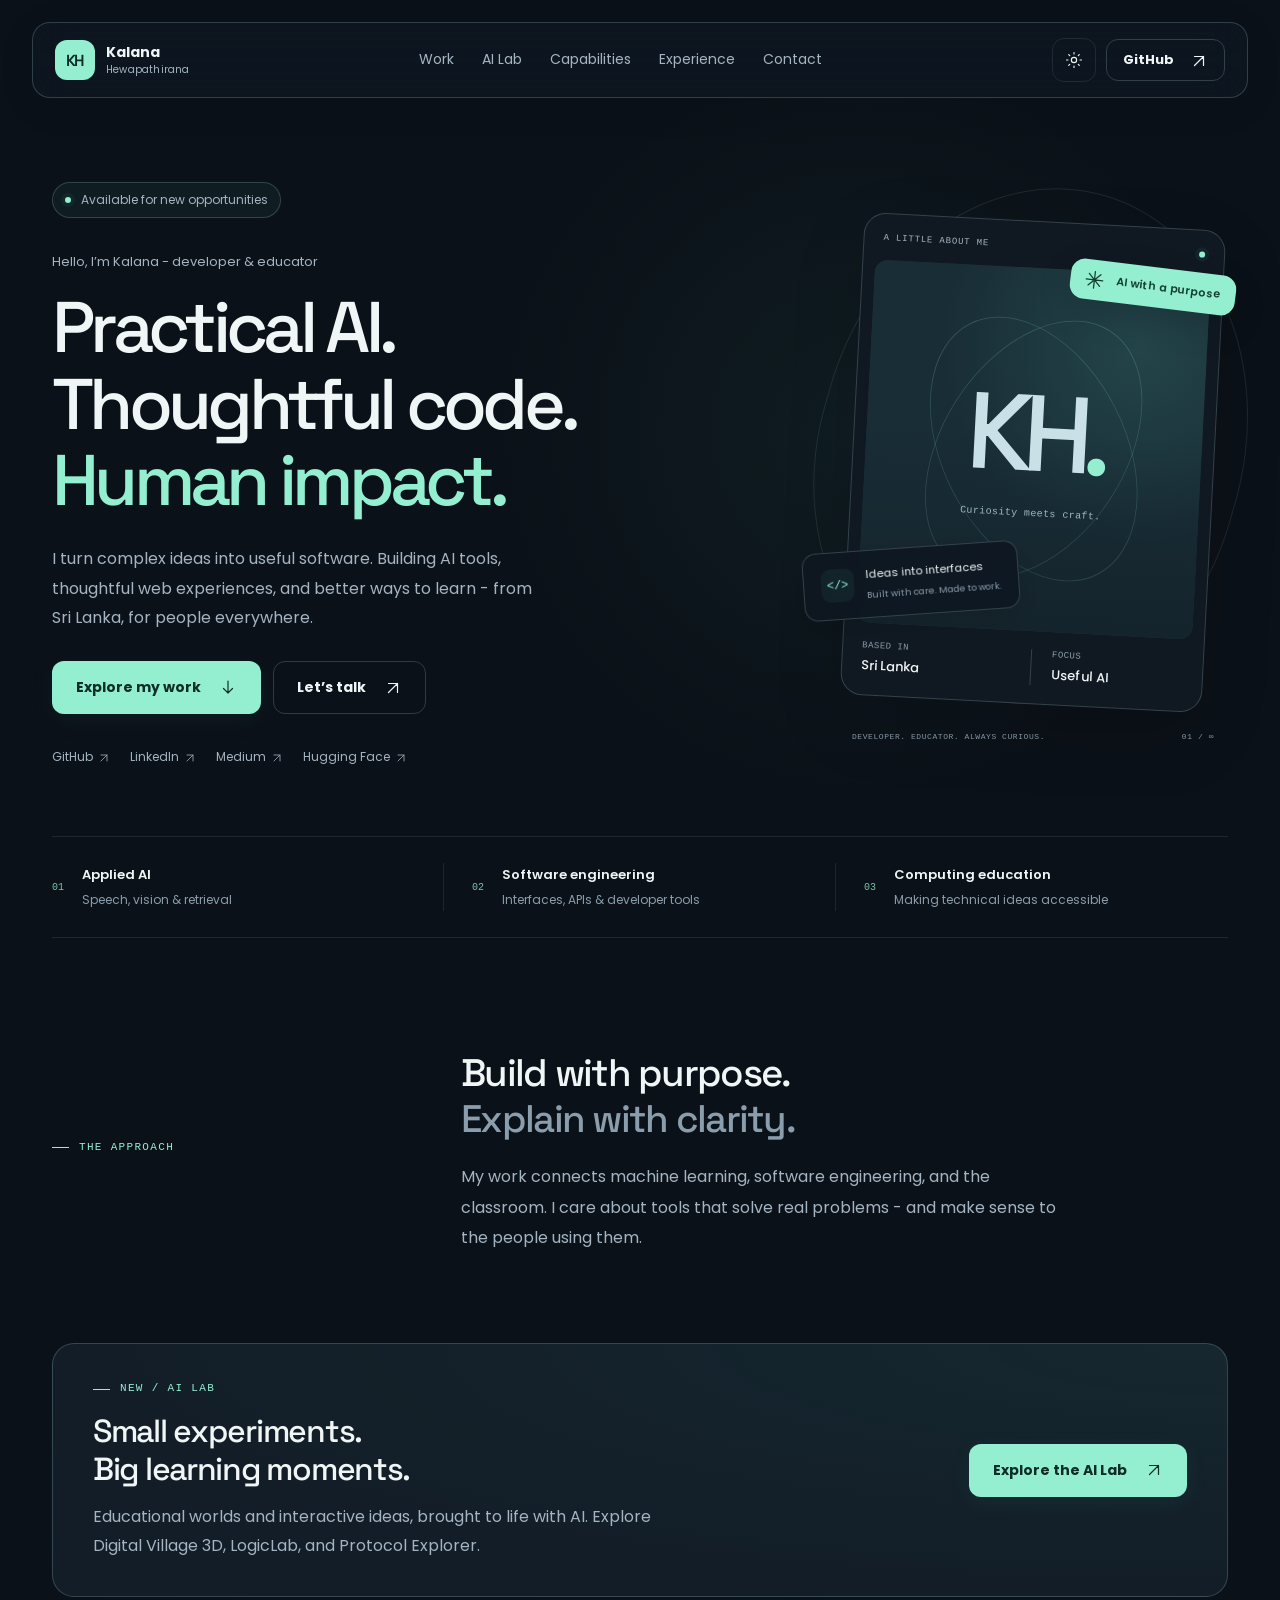
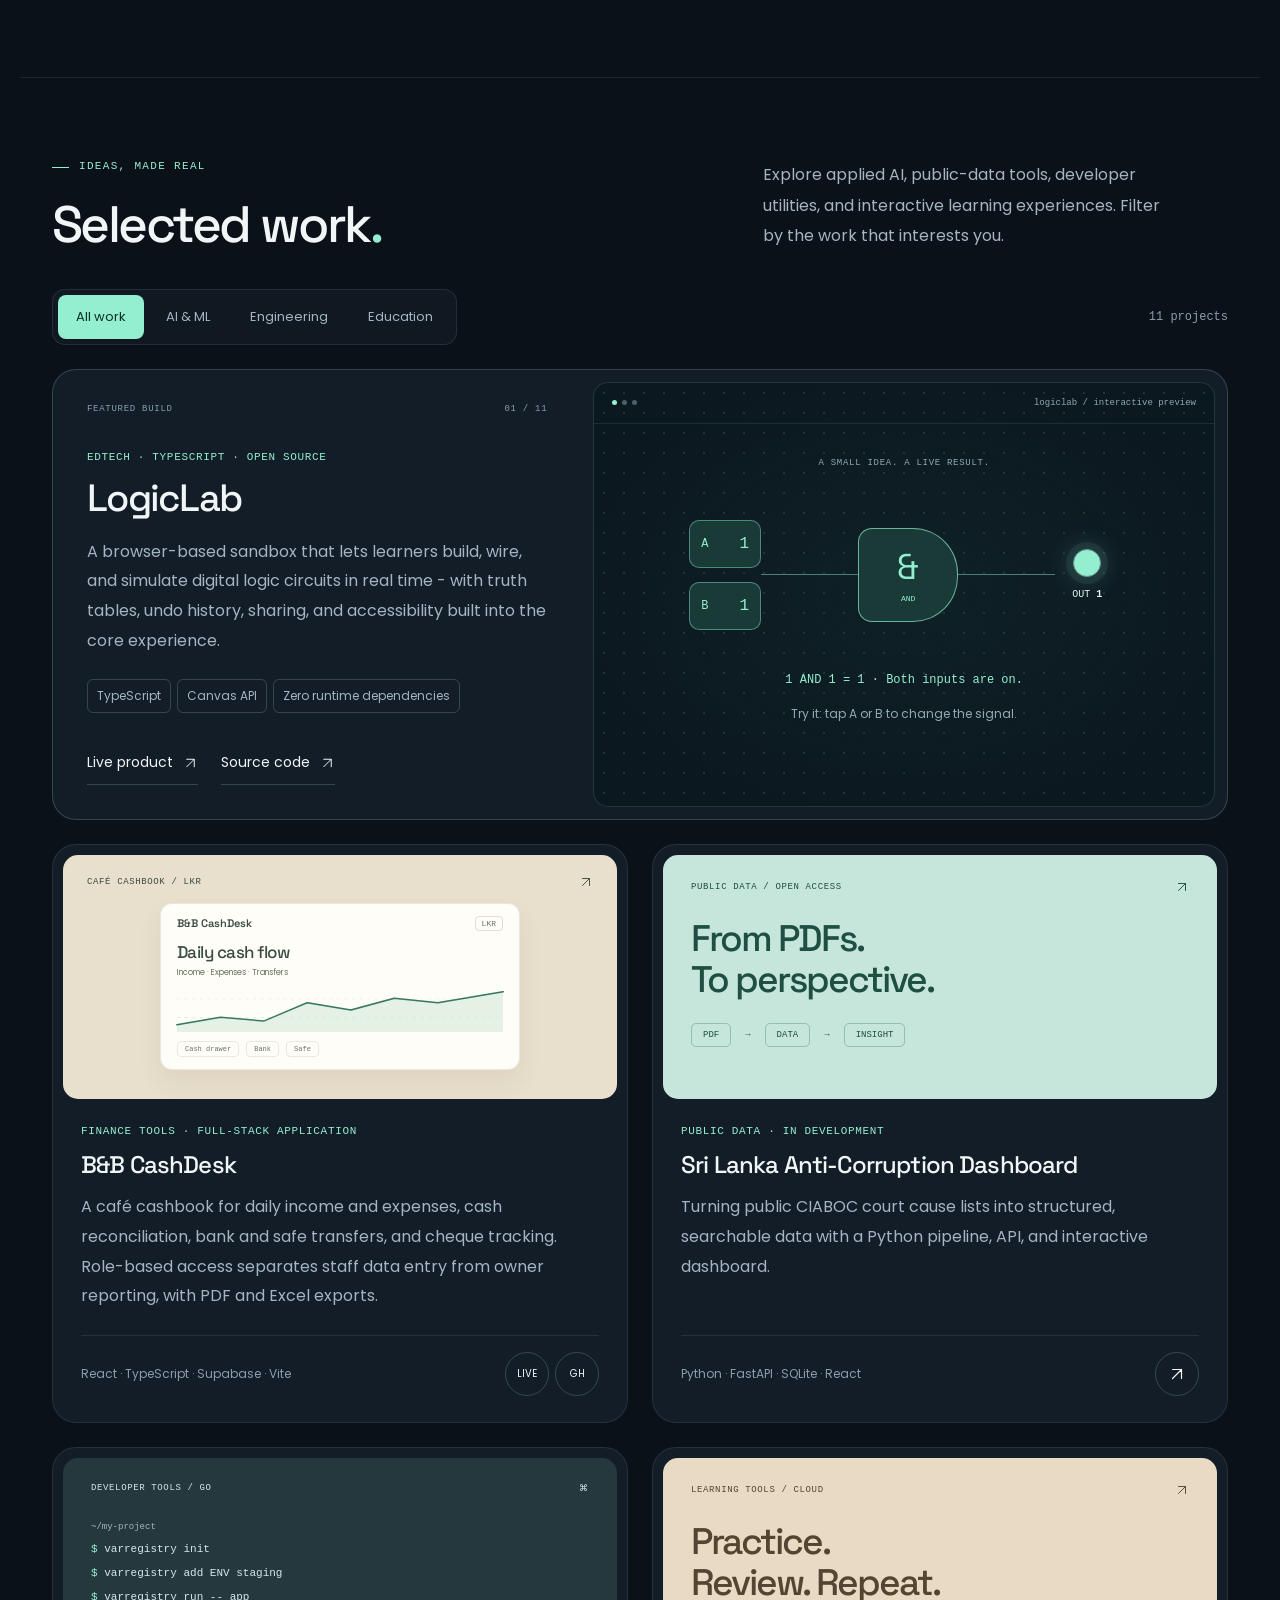
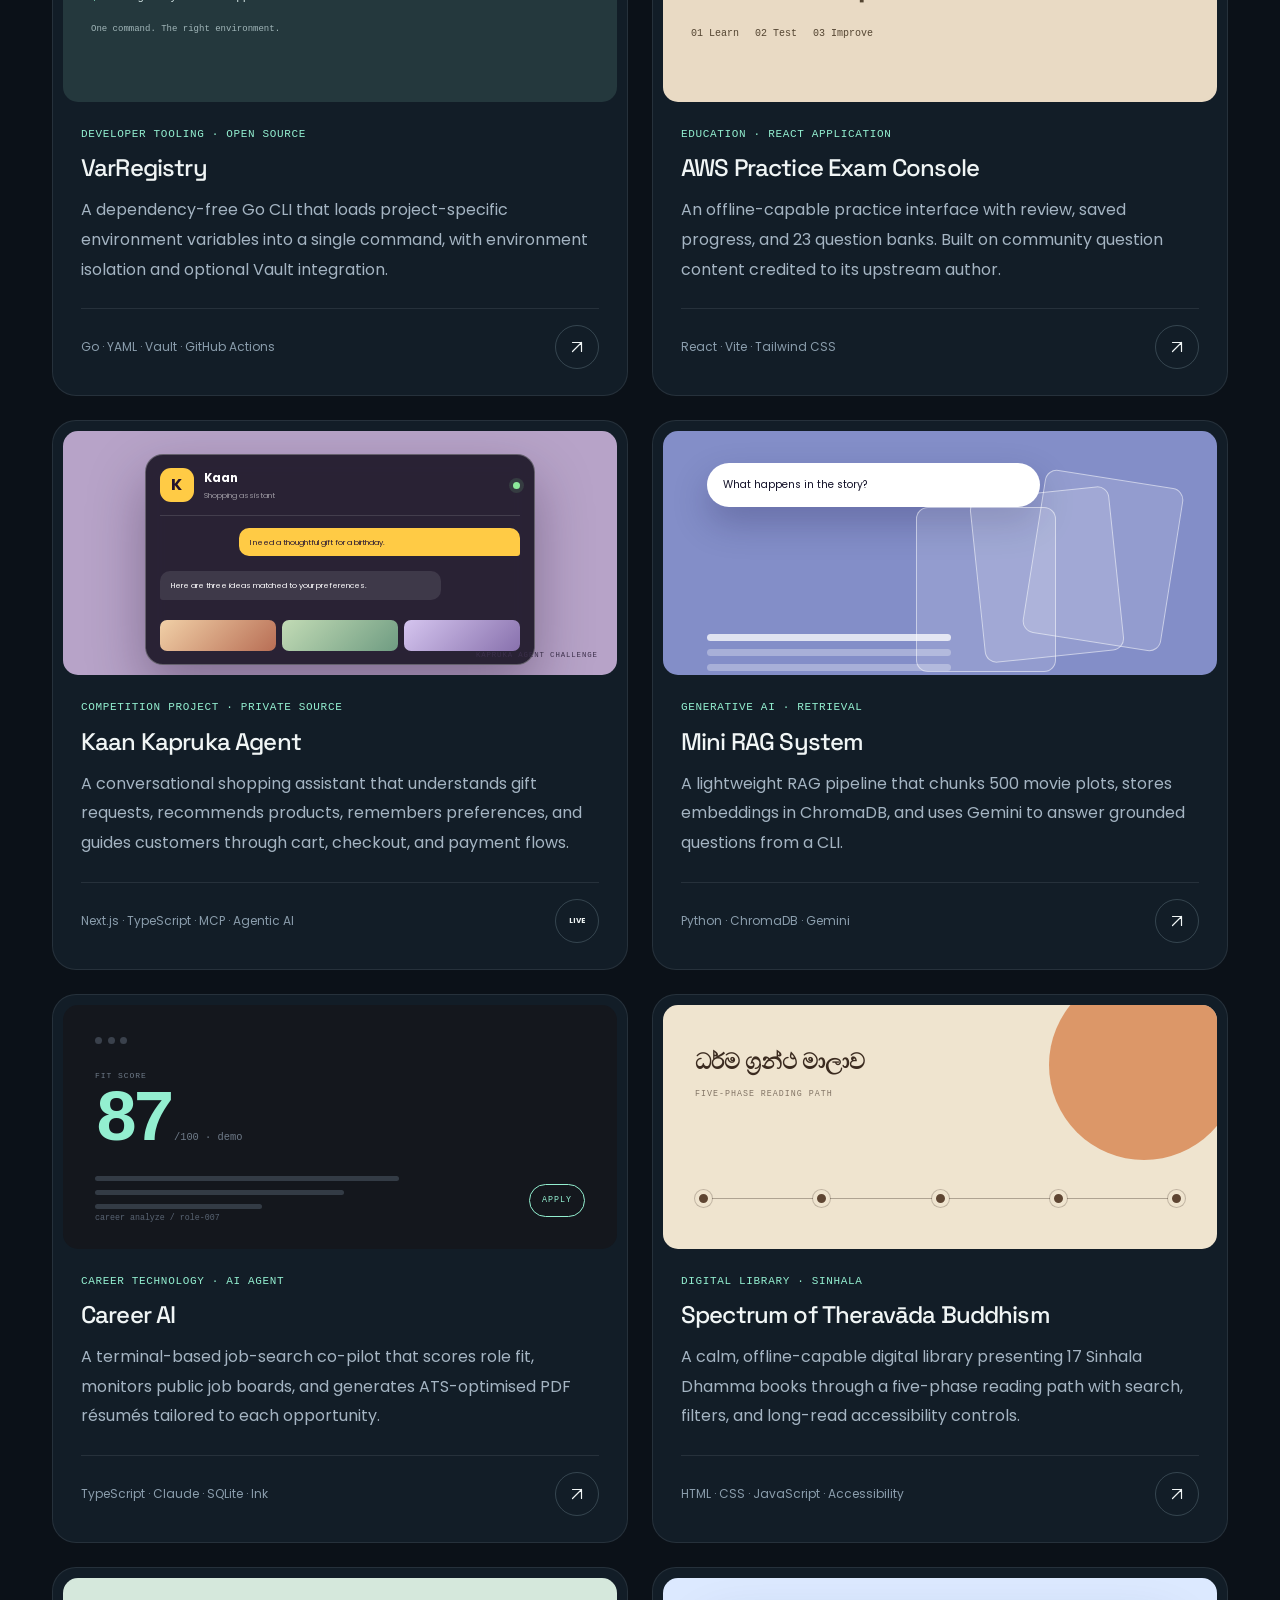
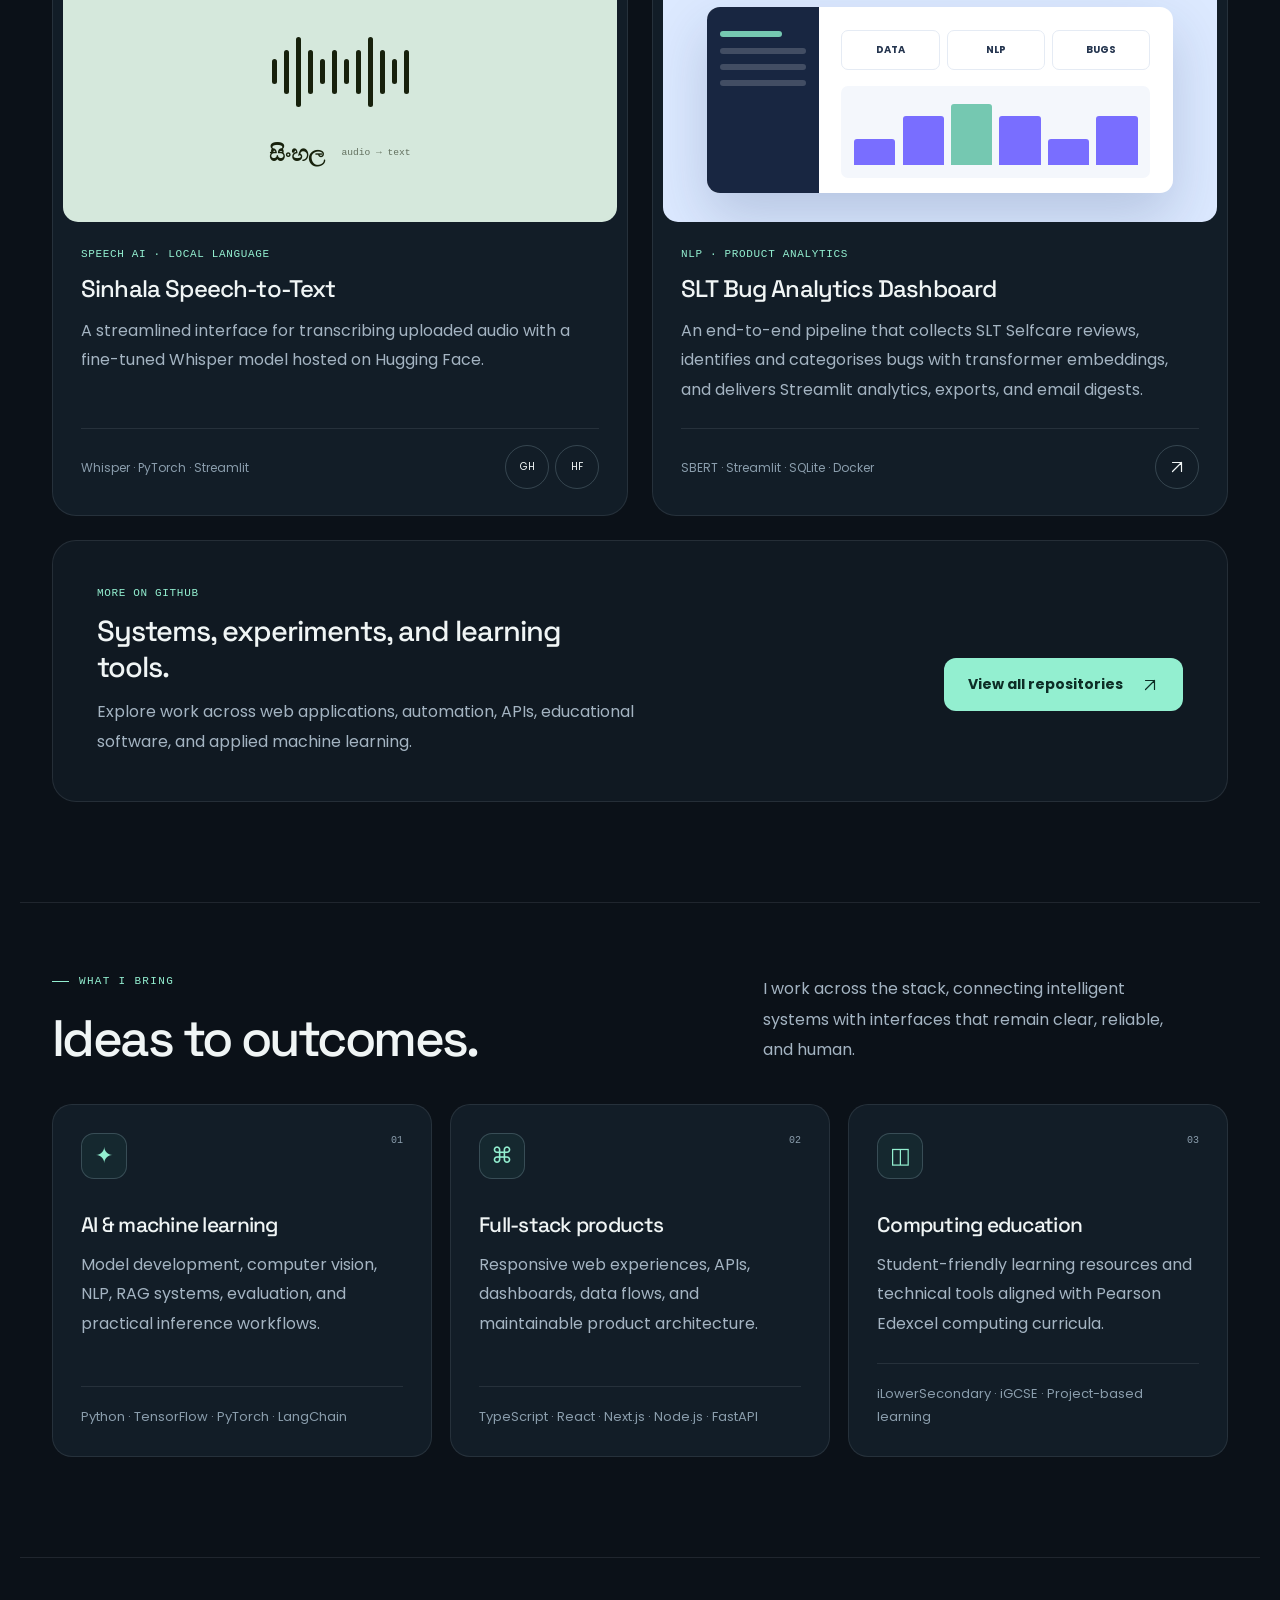
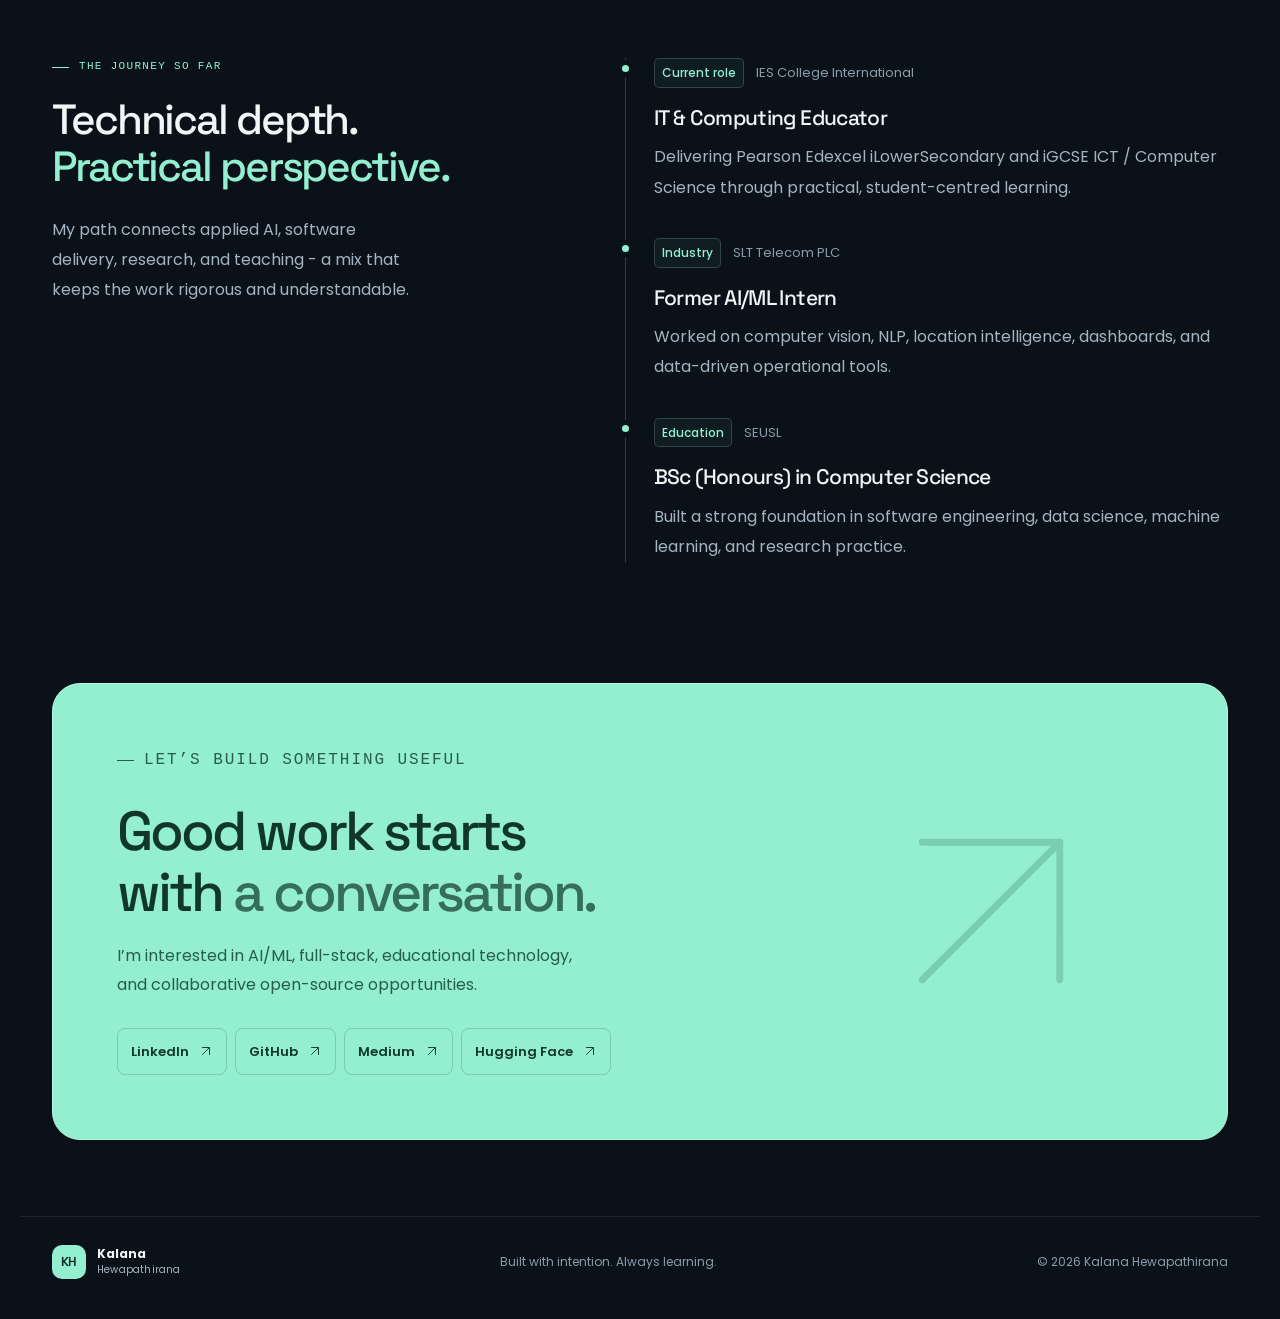
==== commit efe9784c: "Add Protocol Explorer and two-column AI Lab showcase" ====
--- a/index.html
+++ b/index.html
@@ -192,7 +192,7 @@
         <div>
           <p class="section-index"><span></span> New / AI Lab</p>
           <h2>Small experiments.<br />Big learning moments.</h2>
-          <p>Educational worlds and interactive ideas, brought to life with AI. Explore Digital Village 3D and LogicLab.</p>
+          <p>Educational worlds and interactive ideas, brought to life with AI. Explore Digital Village 3D, LogicLab, and Protocol Explorer.</p>
         </div>
         <a class="button button-primary" href="lab/">Explore the AI Lab <svg class="arrow-icon" viewBox="0 0 24 24" fill="none" aria-hidden="true"><path d="M6 18 18 6M6 6h12v12" /></svg></a>
       </aside>
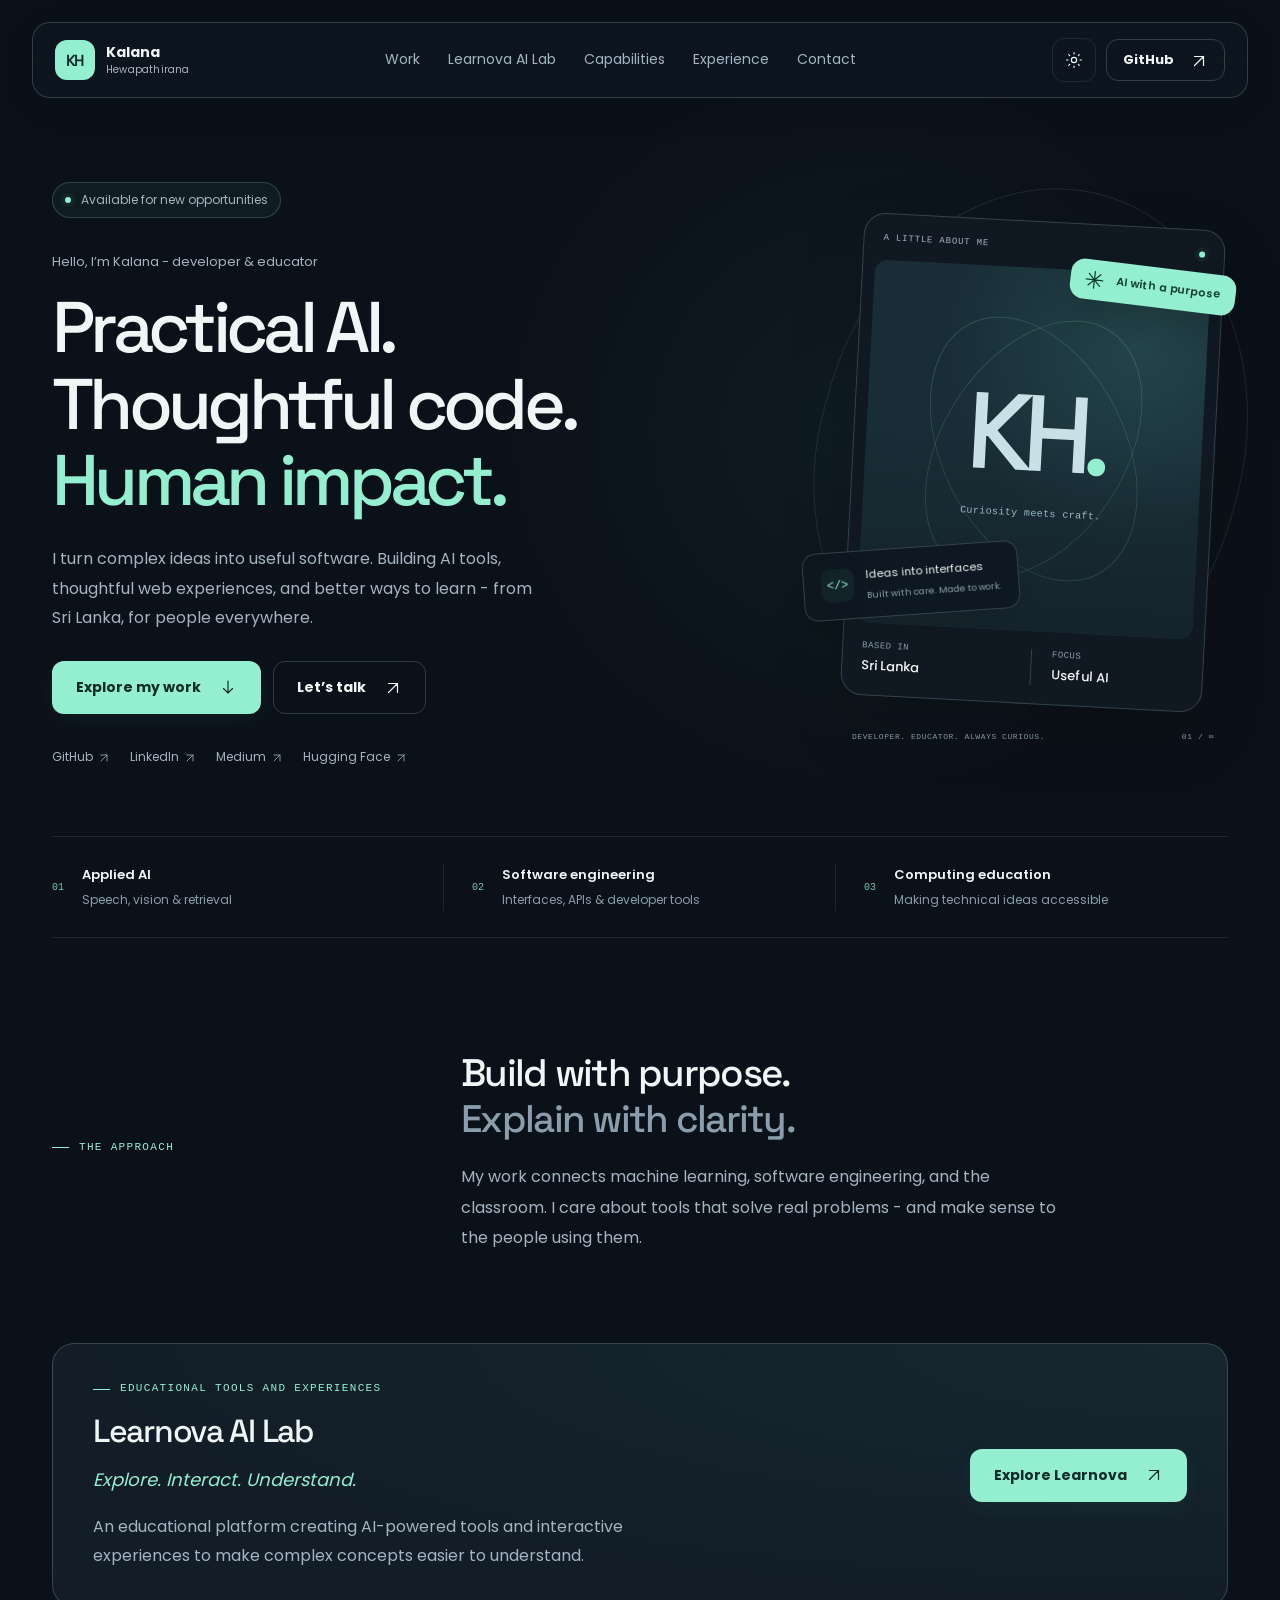
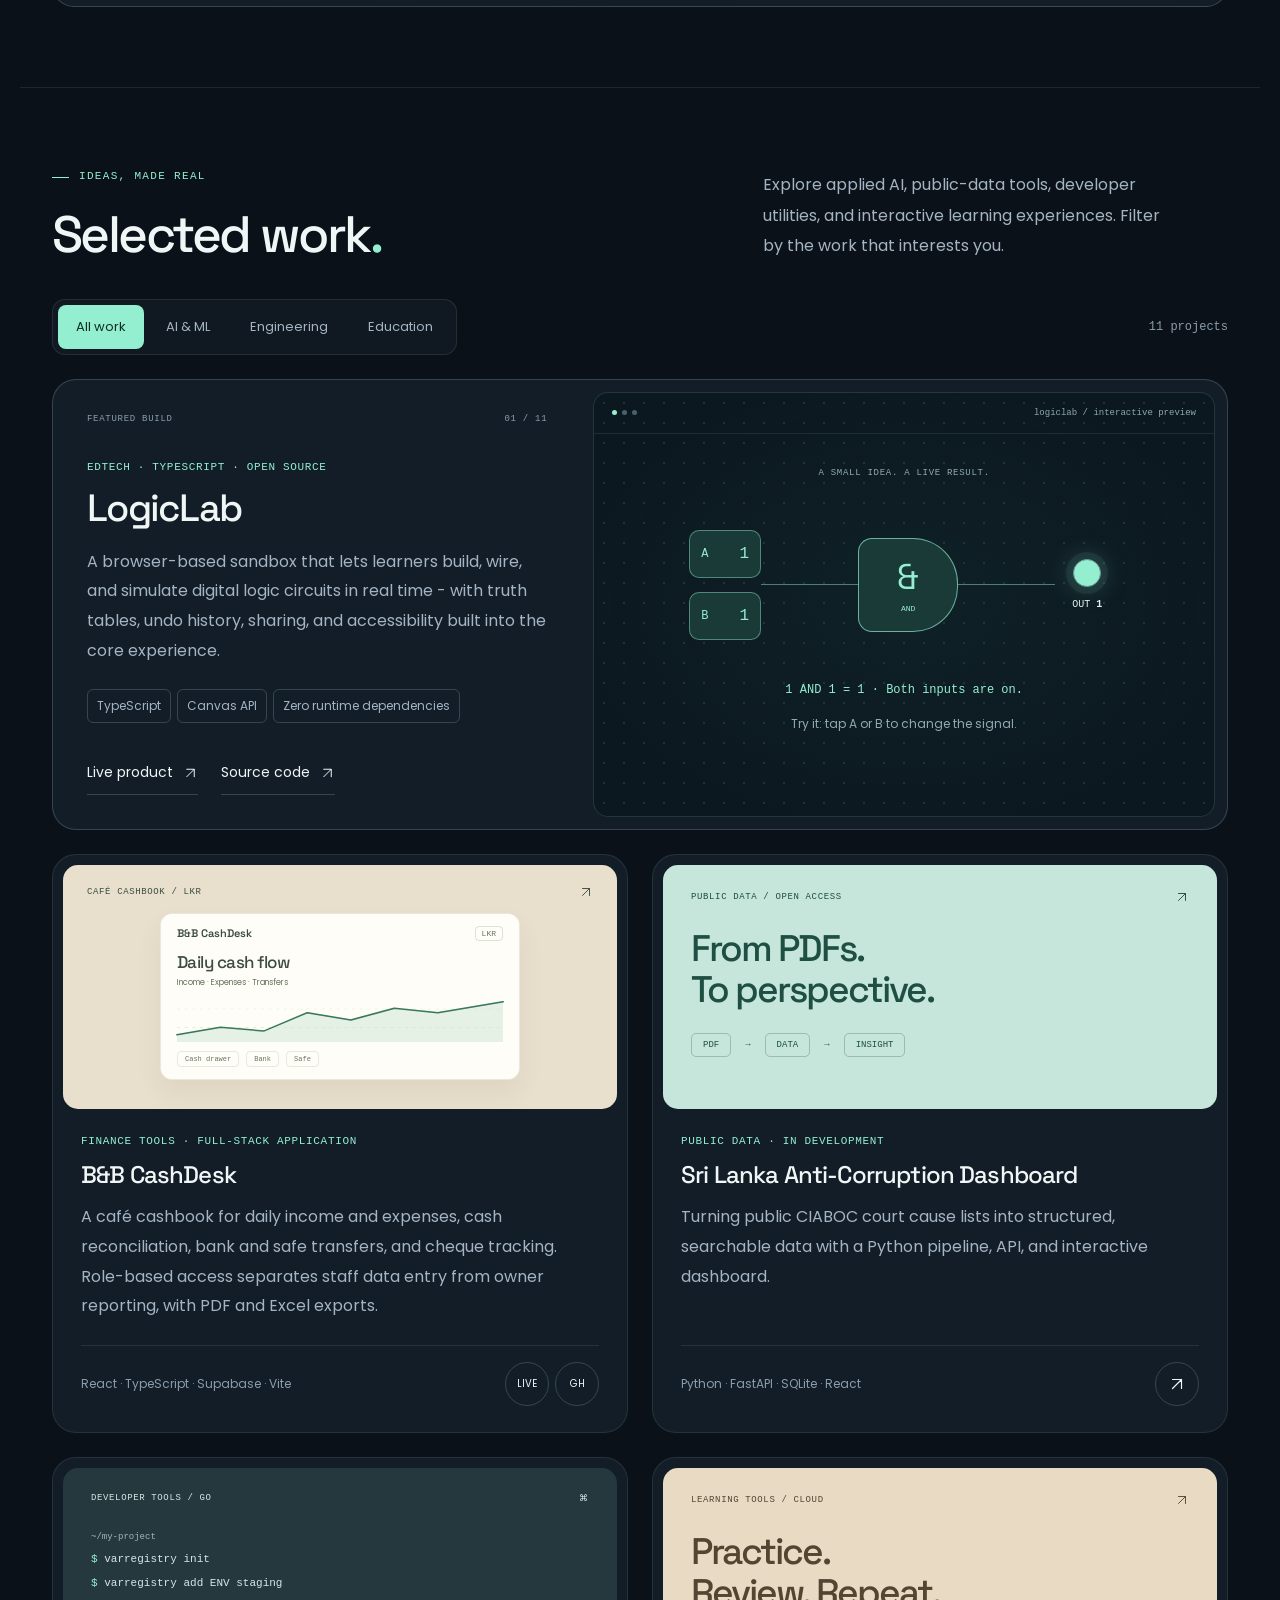
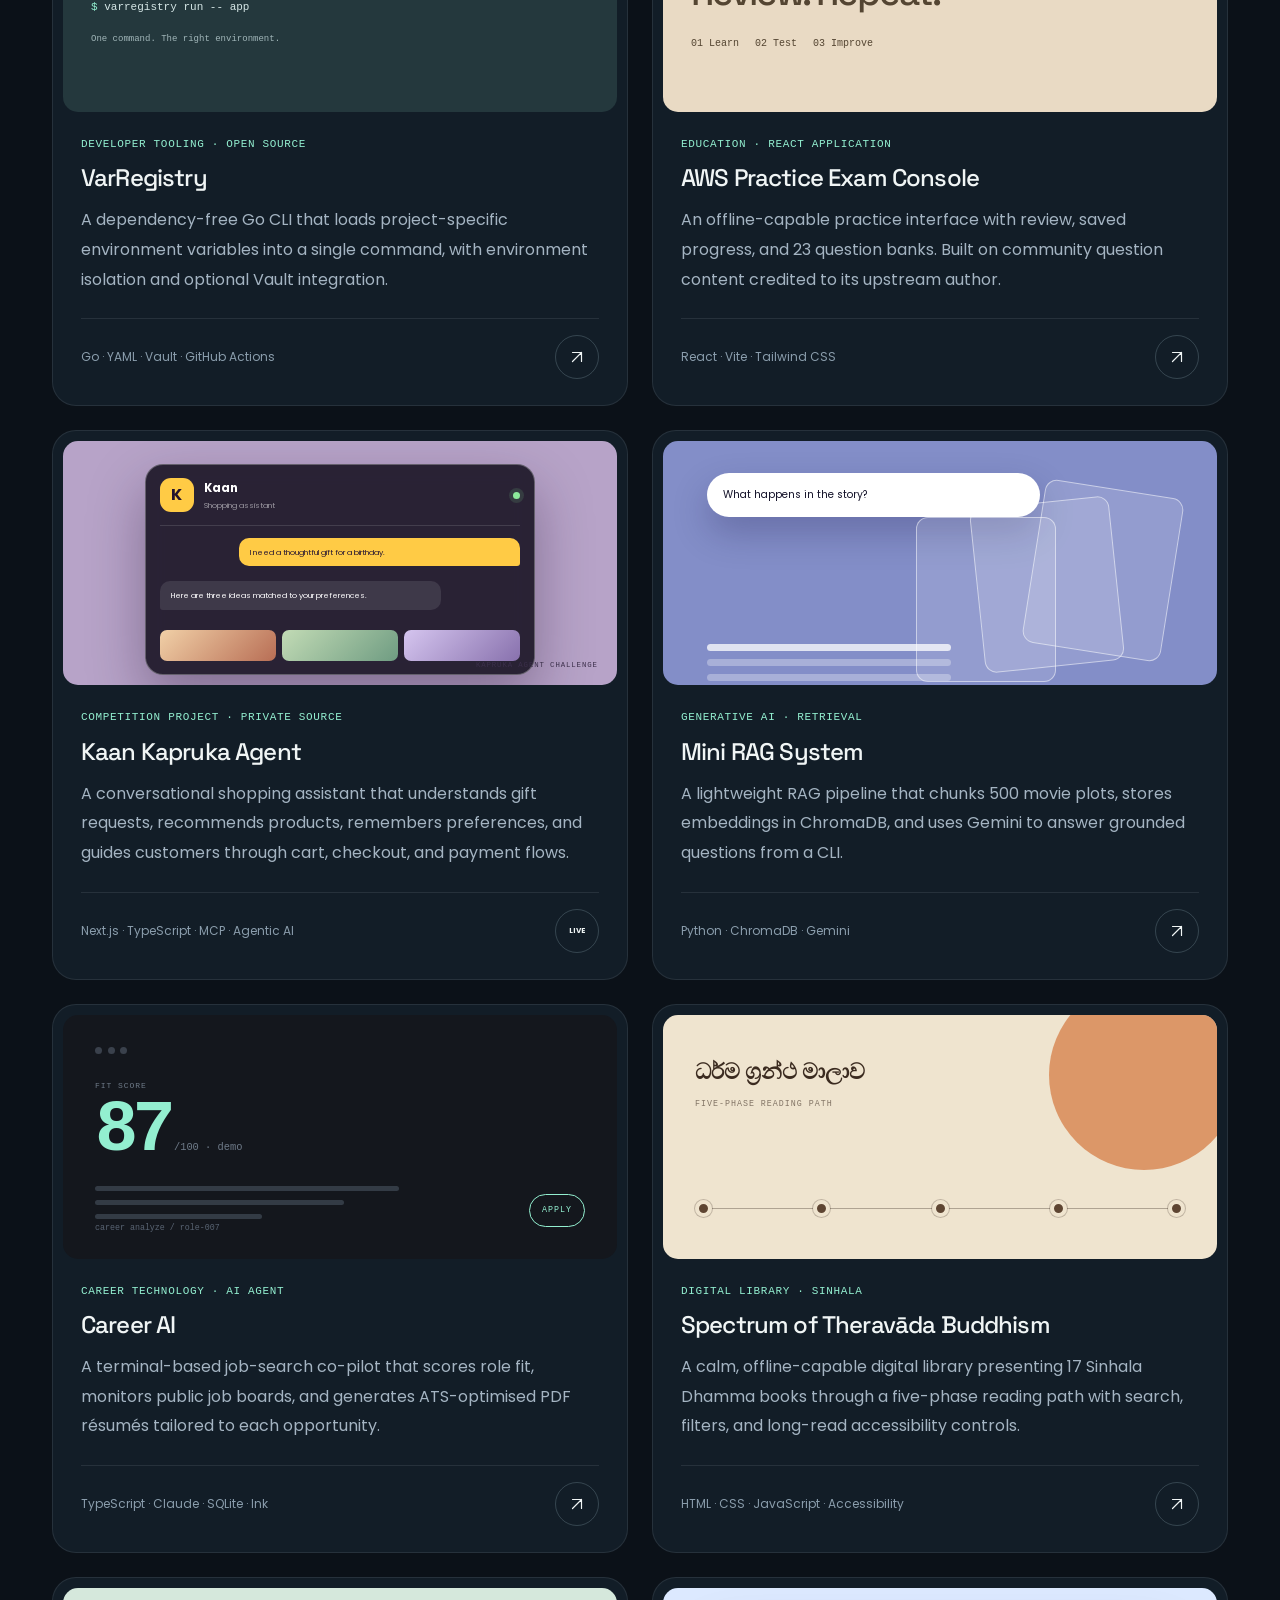
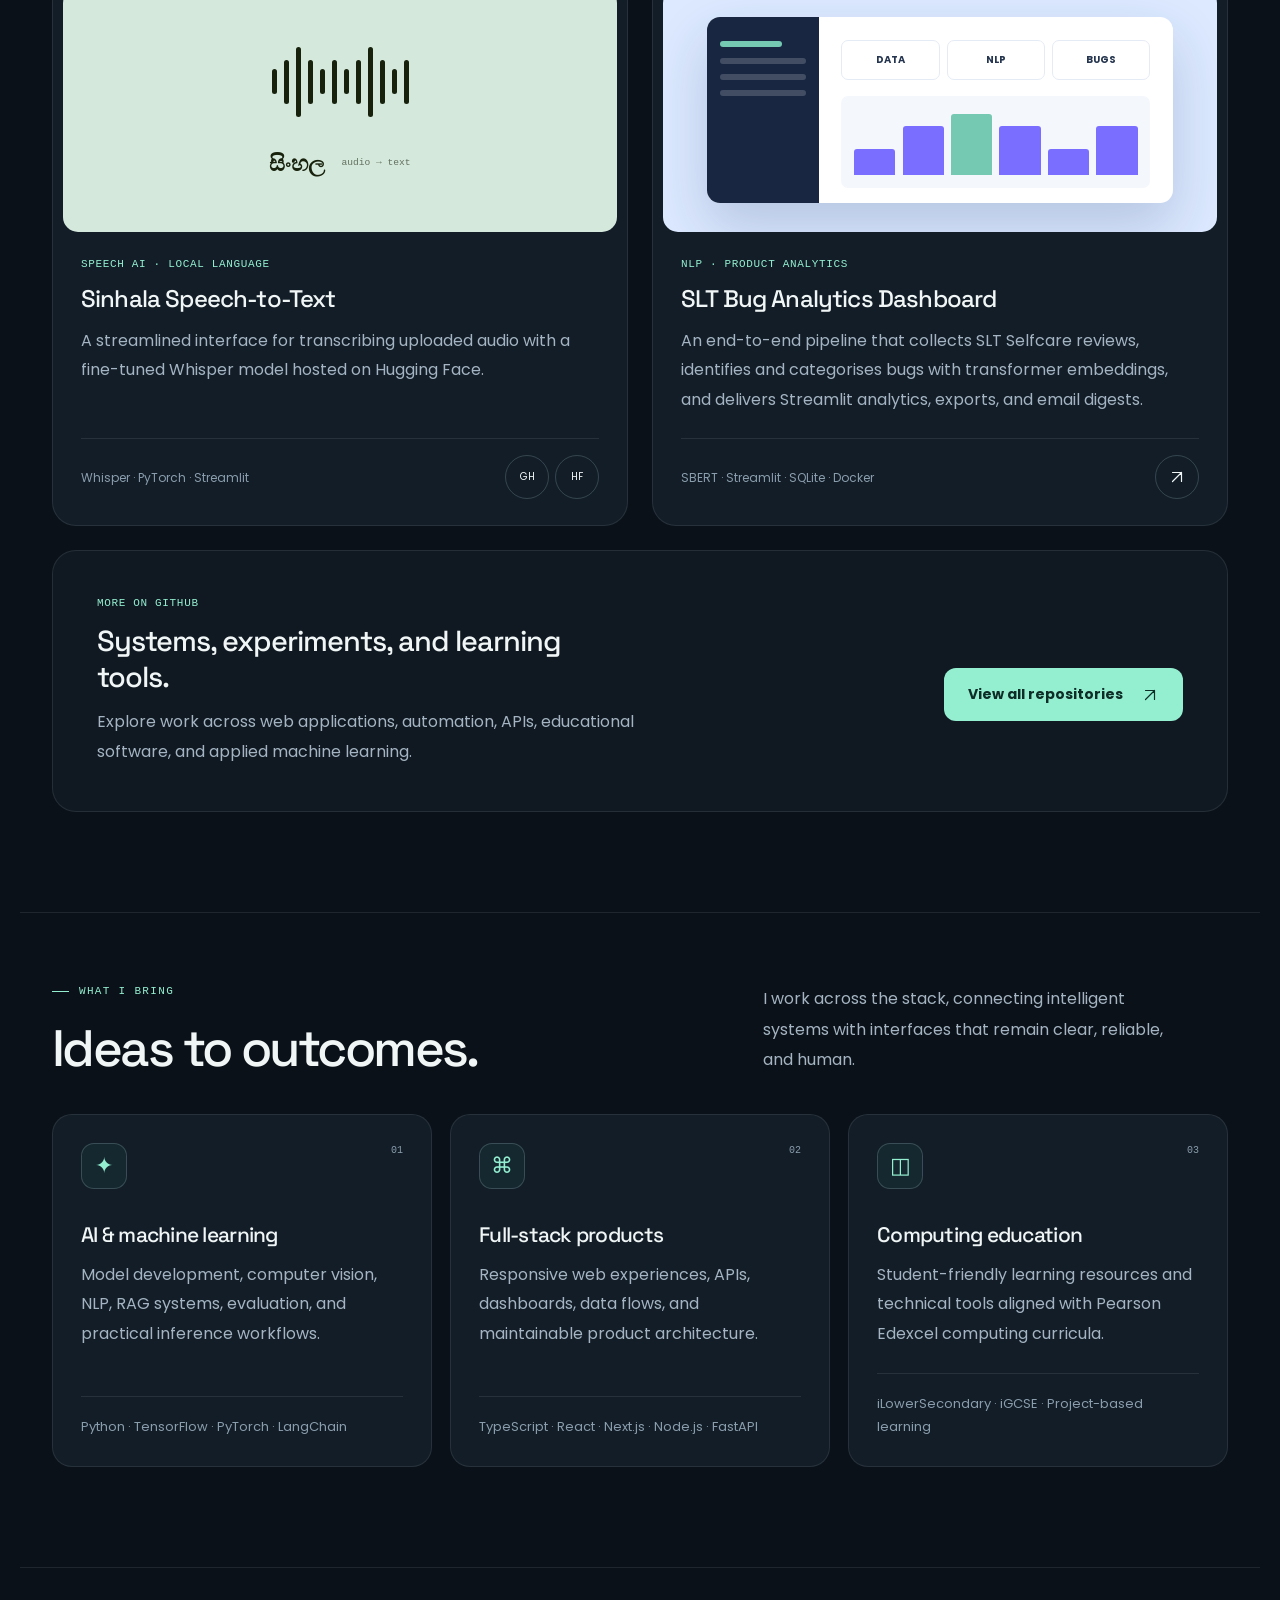
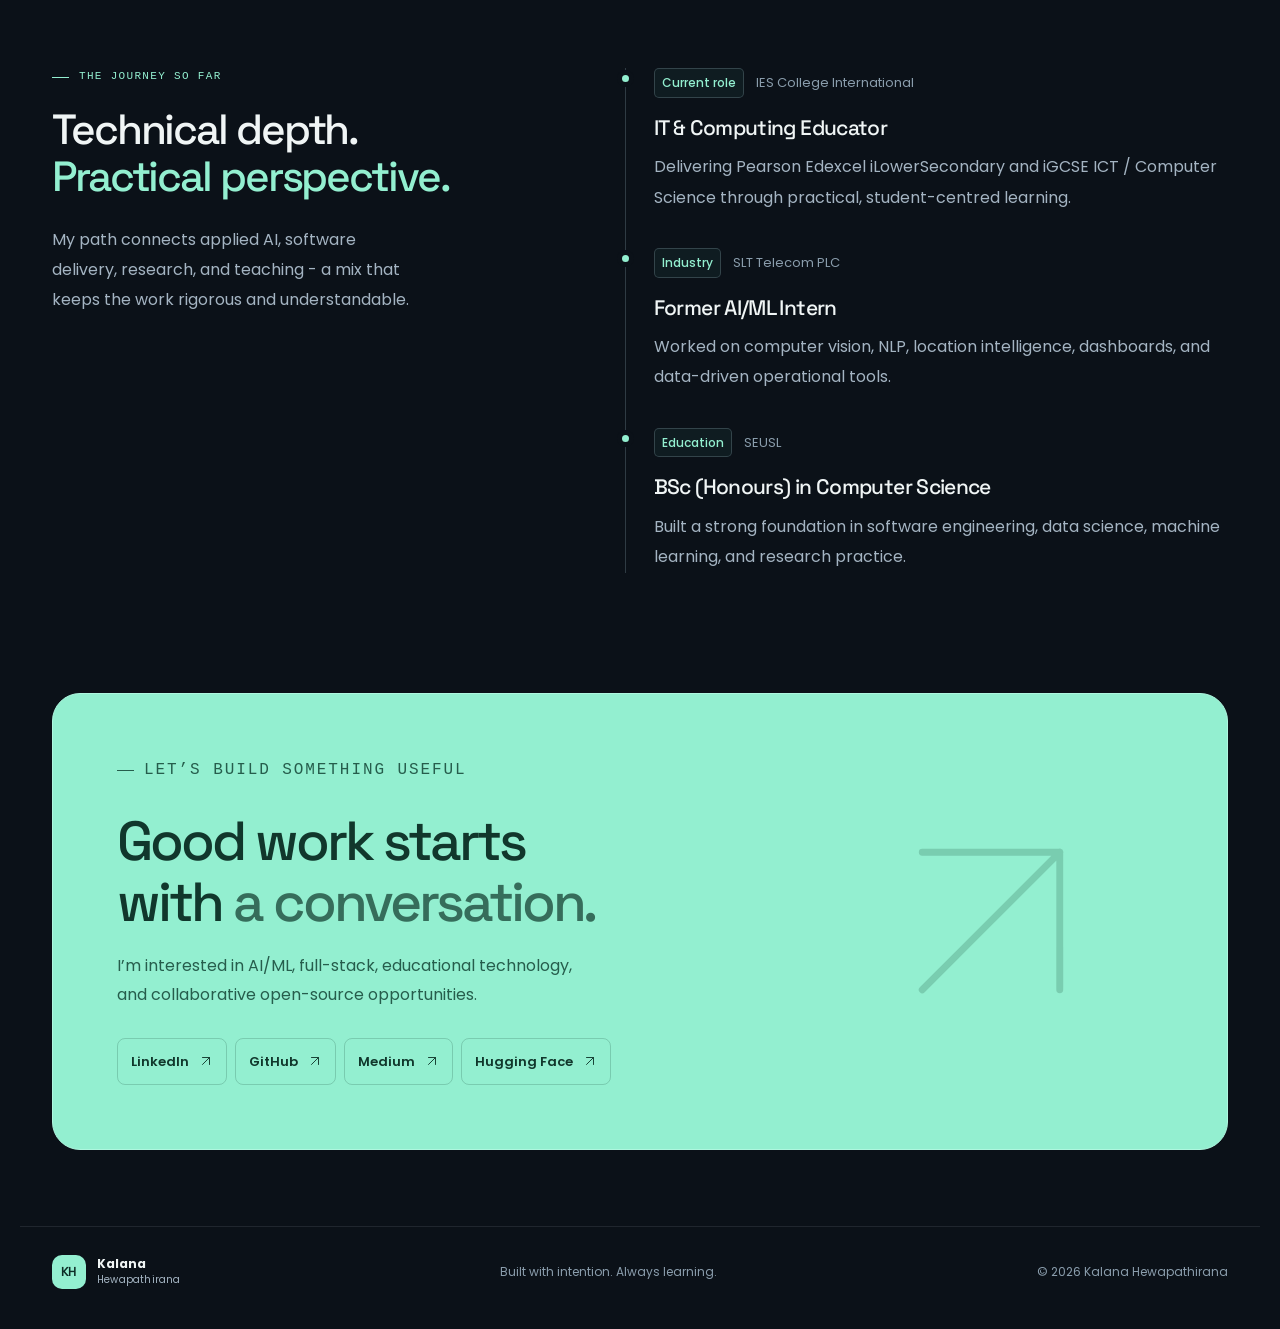
==== commit d7ee6ea5: "Rebrand educational platform as Learnova AI Lab" ====
--- a/index.html
+++ b/index.html
@@ -29,7 +29,7 @@
         if (theme === 'light' || theme === 'dark') document.documentElement.dataset.theme = theme;
       } catch (_) {}
     </script>
-    <link rel="stylesheet" href="styles.css?v=20261116-2" />
+    <link rel="stylesheet" href="styles.css?v=20261117" />
     <title>Kalana Hewapathirana - Portfolio</title>
     <script type="application/ld+json">
       {
@@ -59,7 +59,7 @@
 
       <nav id="main-navigation" class="nav" aria-label="Main navigation" data-nav>
         <a href="#work">Work</a>
-        <a href="lab/">AI Lab</a>
+        <a href="lab/">Learnova AI Lab</a>
         <a href="#capabilities">Capabilities</a>
         <a href="#experience">Experience</a>
         <a href="#contact">Contact</a>
@@ -188,13 +188,14 @@
         <p class="statement-note">My work connects machine learning, software engineering, and the classroom. I care about tools that solve real problems - and make sense to the people using them.</p></div>
       </section>
 
-      <aside class="lab-teaser section" aria-label="Explore the AI Lab">
+      <aside class="lab-teaser section" aria-label="Explore Learnova AI Lab">
         <div>
-          <p class="section-index"><span></span> New / AI Lab</p>
-          <h2>Small experiments.<br />Big learning moments.</h2>
-          <p>Educational worlds and interactive ideas, brought to life with AI. Explore Digital Village 3D, LogicLab, and Protocol Explorer.</p>
-        </div>
-        <a class="button button-primary" href="lab/">Explore the AI Lab <svg class="arrow-icon" viewBox="0 0 24 24" fill="none" aria-hidden="true"><path d="M6 18 18 6M6 6h12v12" /></svg></a>
+          <p class="section-index"><span></span> Educational tools and experiences</p>
+          <h2>Learnova AI Lab</h2>
+          <p class="lab-teaser-tagline">Explore. Interact. Understand.</p>
+          <p>An educational platform creating AI-powered tools and interactive experiences to make complex concepts easier to understand.</p>
+        </div>
+        <a class="button button-primary" href="lab/">Explore Learnova <svg class="arrow-icon" viewBox="0 0 24 24" fill="none" aria-hidden="true"><path d="M6 18 18 6M6 6h12v12" /></svg></a>
       </aside>
 
       <section class="work section" id="work">
--- a/styles.css
+++ b/styles.css
@@ -950,6 +950,7 @@
 .lab-teaser { display: flex; align-items: center; justify-content: space-between; gap: 40px; width: min(calc(100% - 64px), 1176px); margin: 0 auto 80px; padding: 36px 40px; border: 1px solid var(--line-strong); border-radius: 22px; background: radial-gradient(ellipse at 100% 0%, var(--glow), transparent 70%), var(--panel); }
 .lab-teaser .section-index { margin-bottom: 14px; }
 .lab-teaser h2 { margin-bottom: 14px; font-size: 32px; line-height: 1.2; letter-spacing: -.04em; }
+.lab-teaser-tagline { margin-bottom: 16px; color: var(--accent); font-size: 18px; font-style: italic; }
 .lab-teaser p:last-child { max-width: 570px; color: var(--muted); font-size: 16px; margin-bottom: 0; }
 .lab-teaser .button { flex-shrink: 0; }
 @media (max-width: 700px) {
